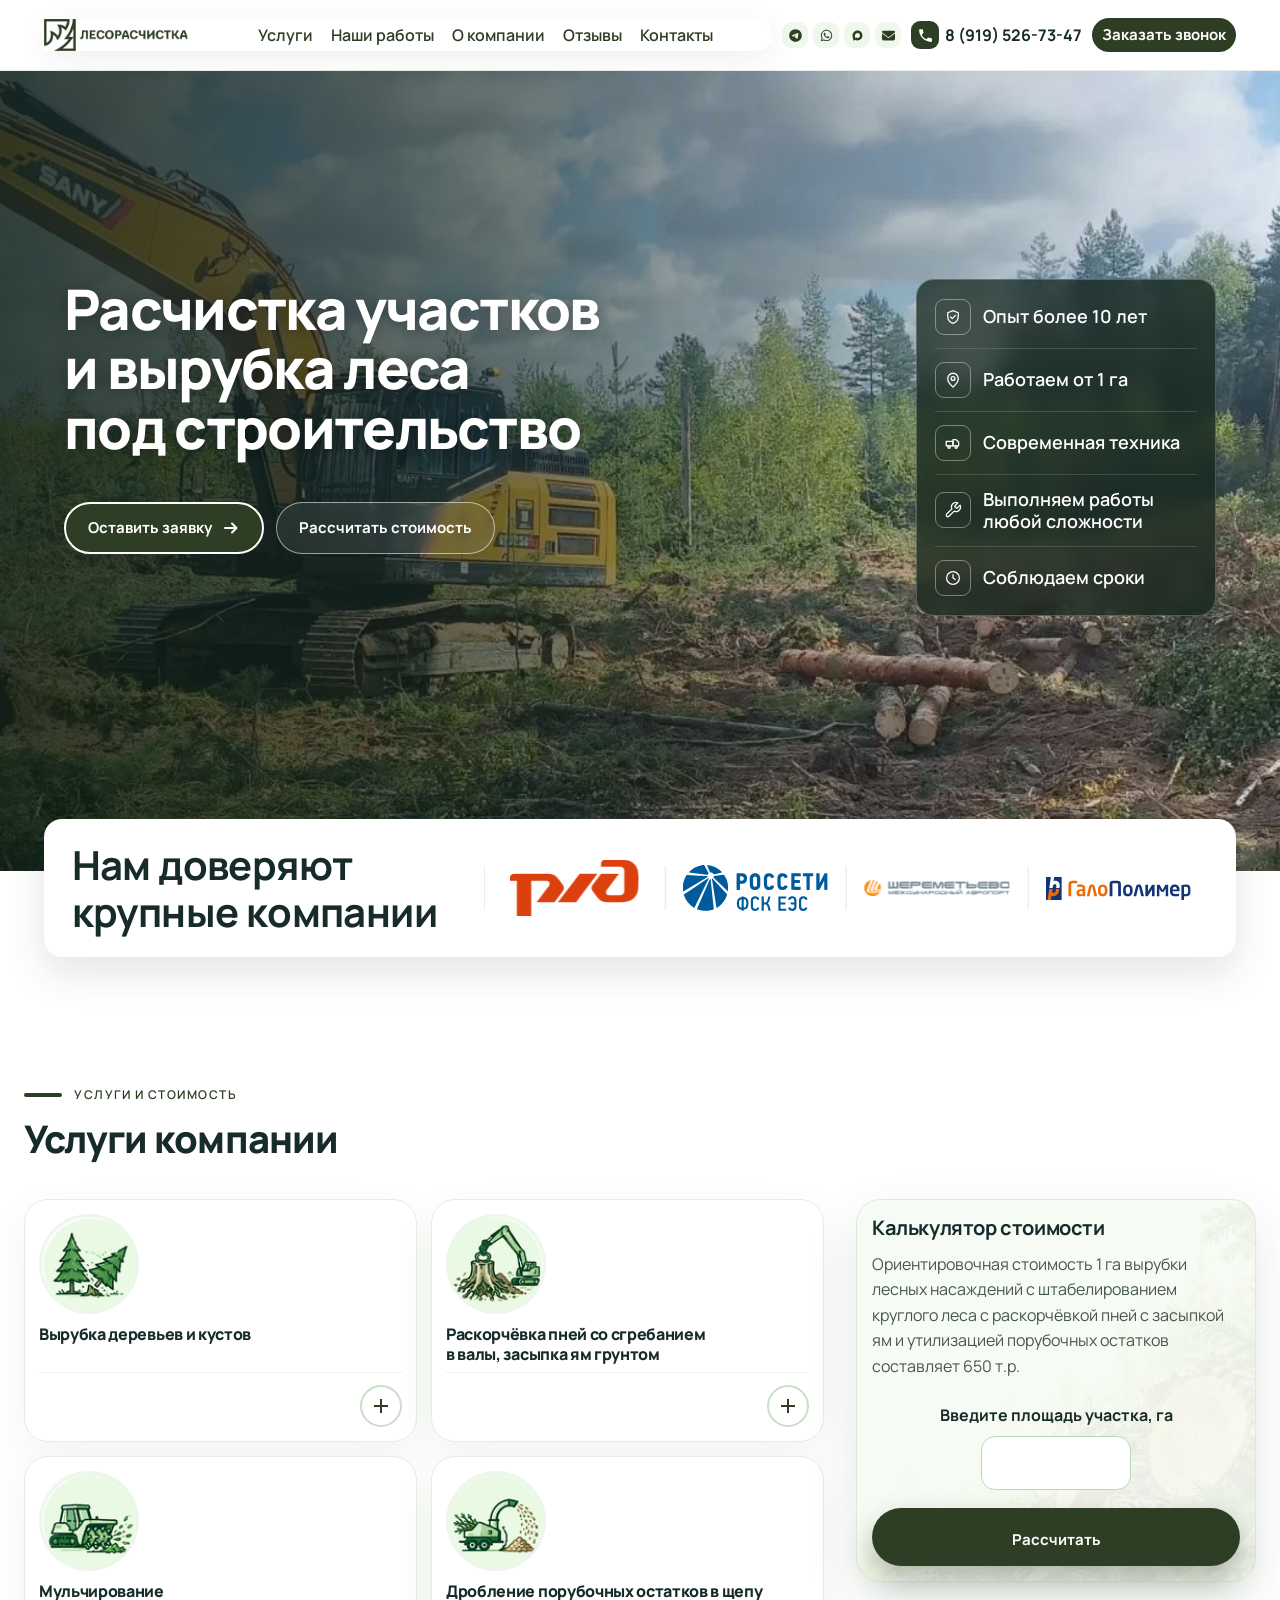
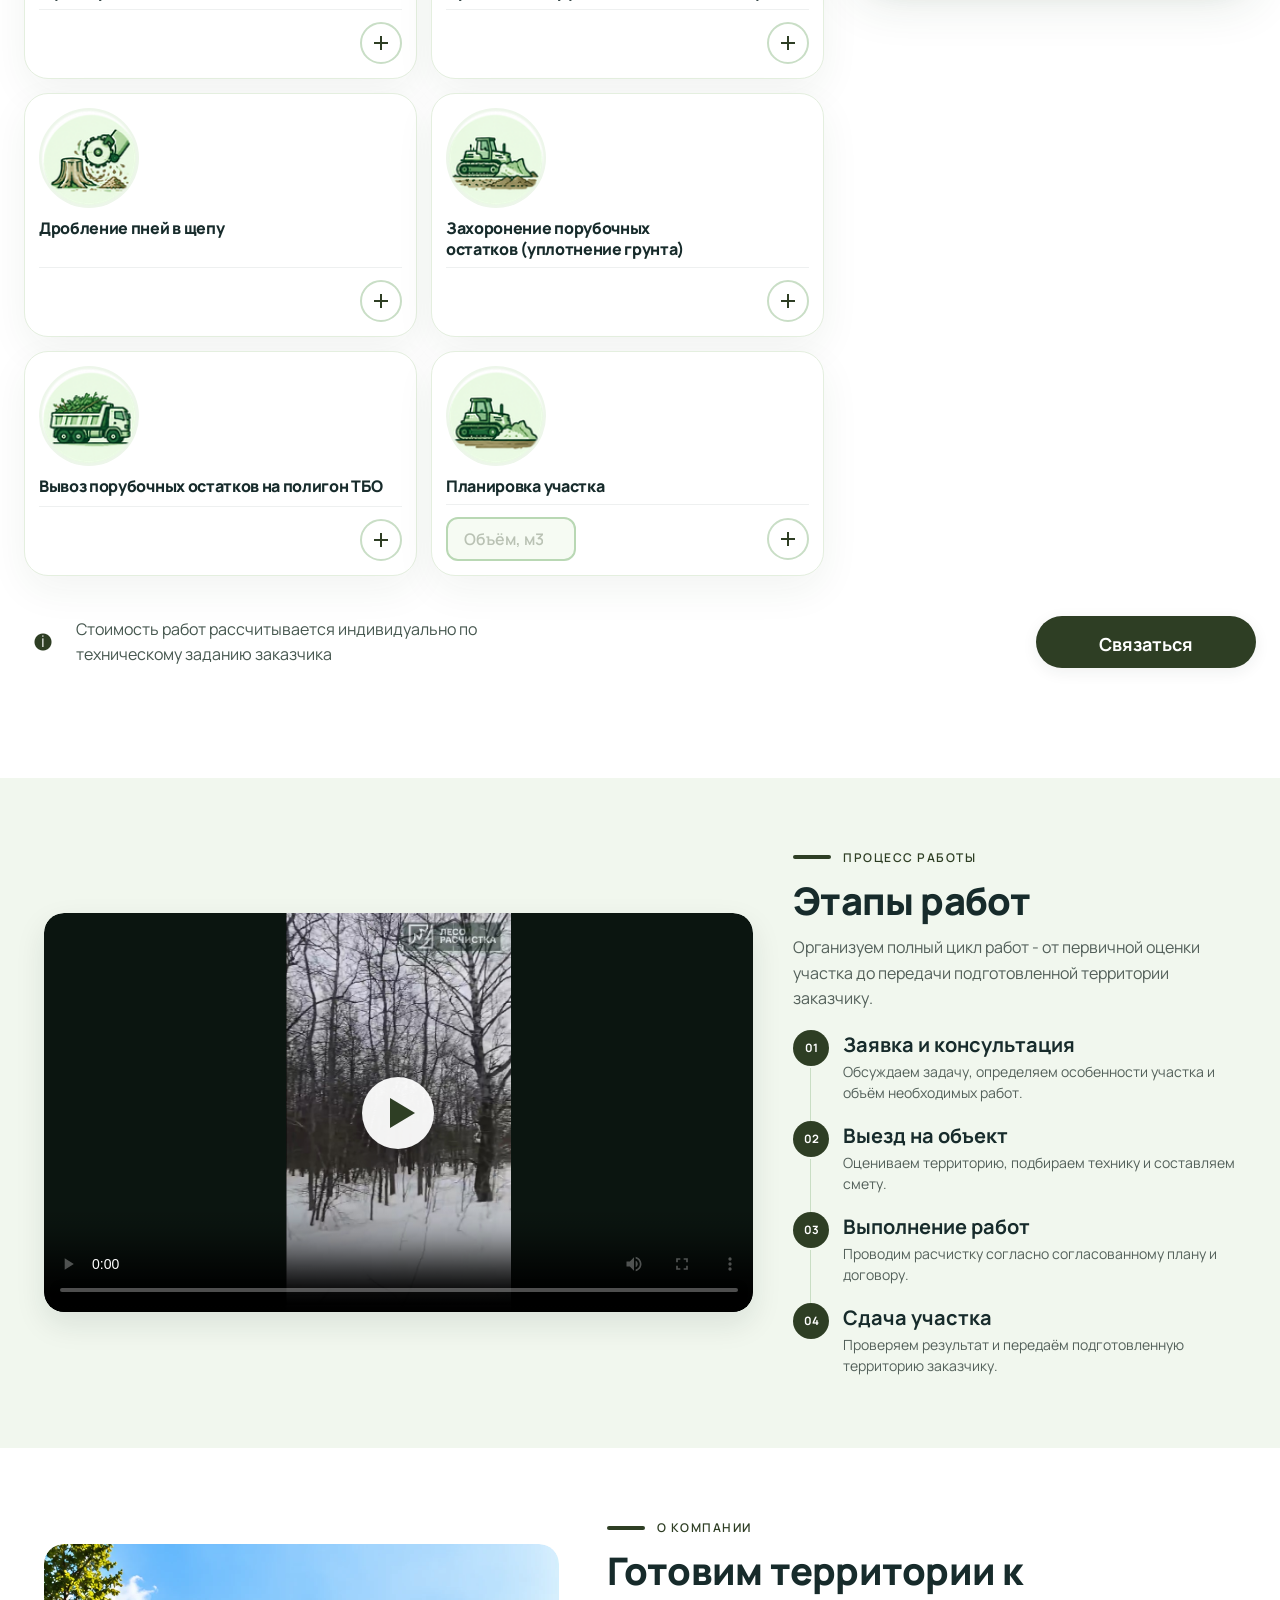
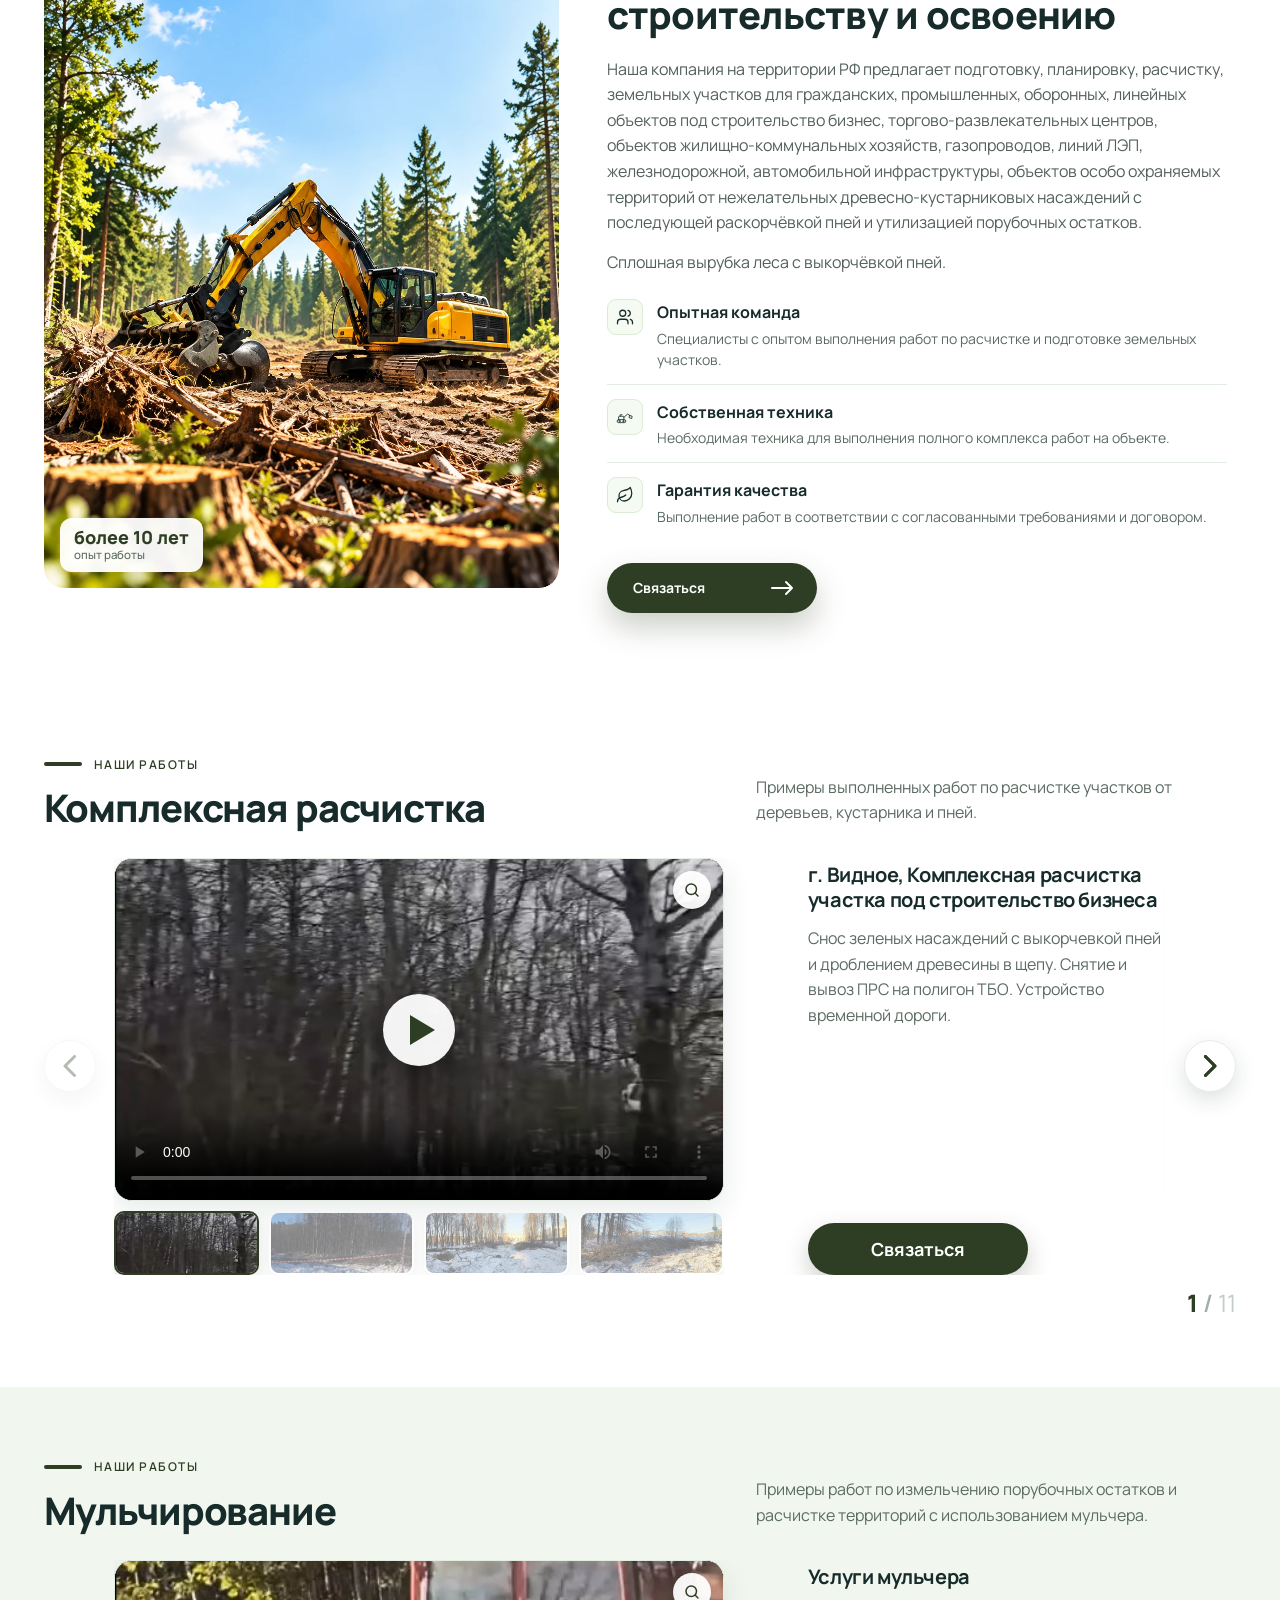
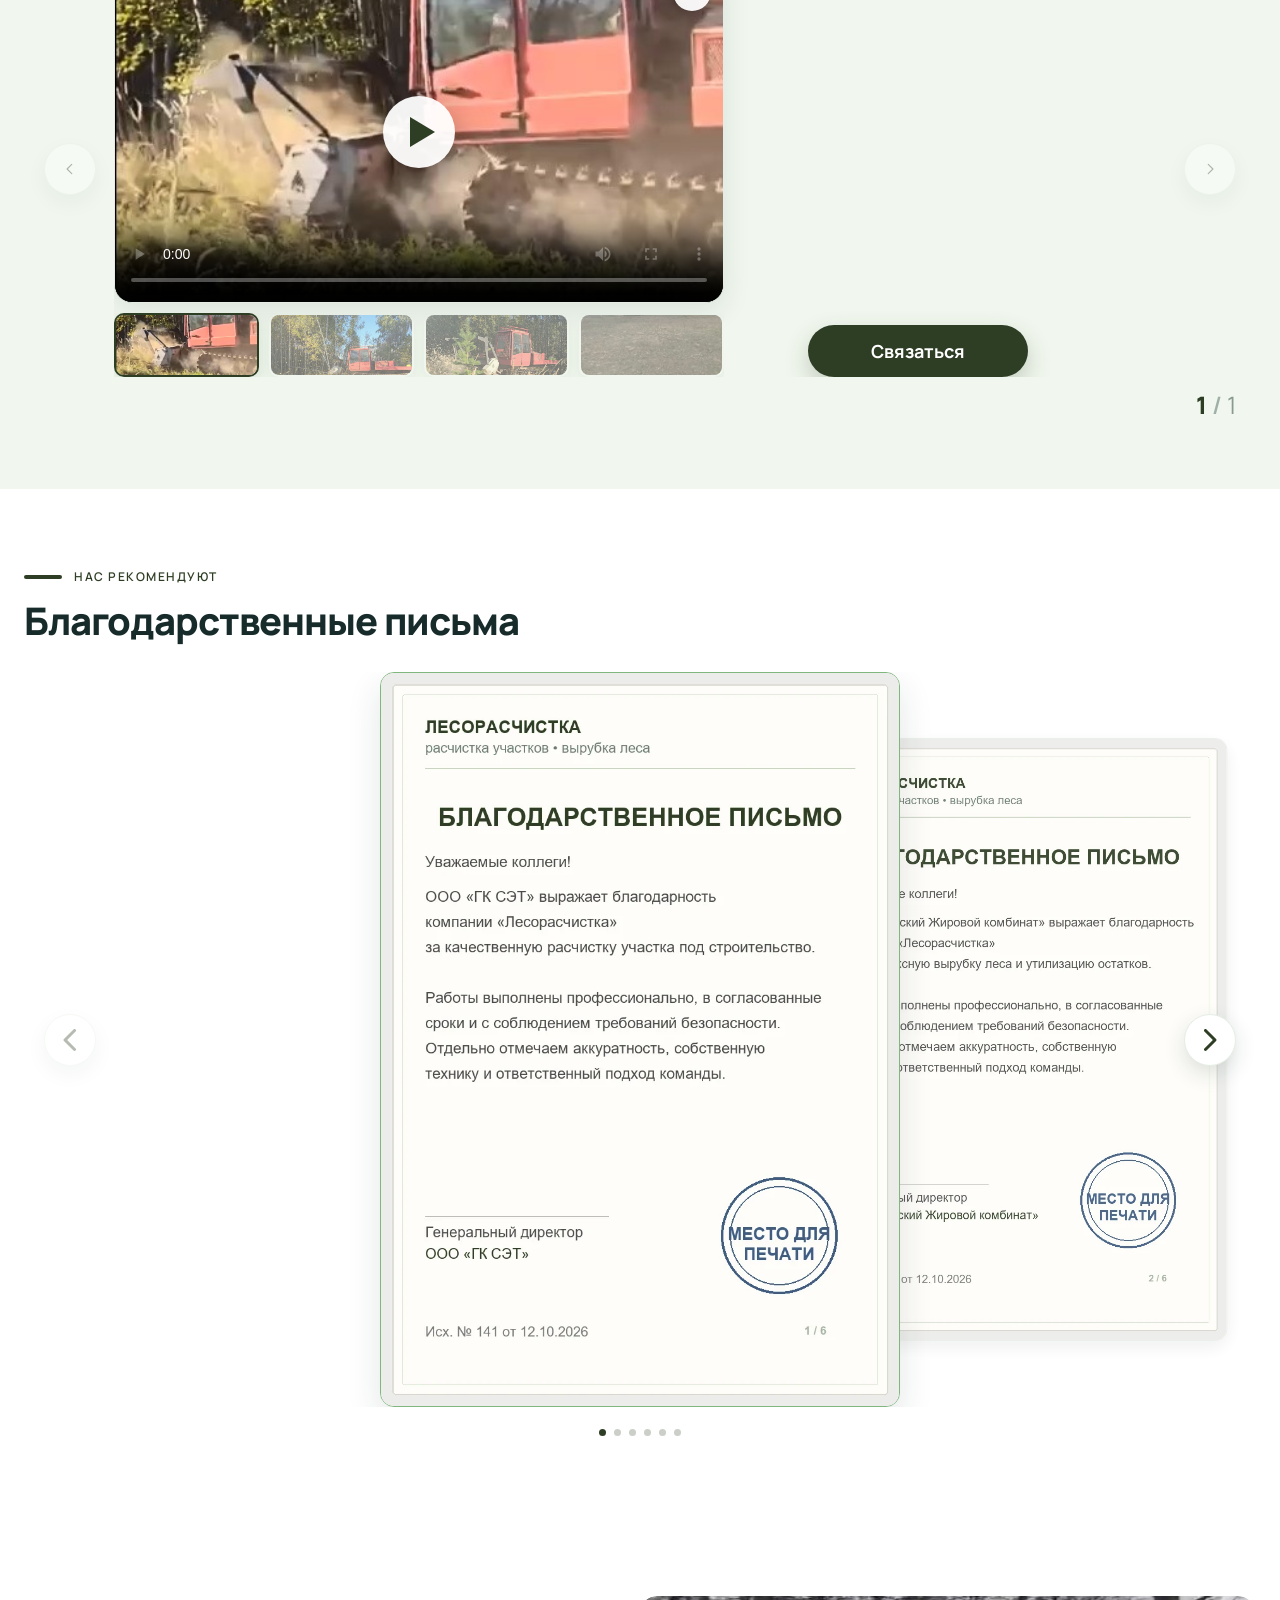
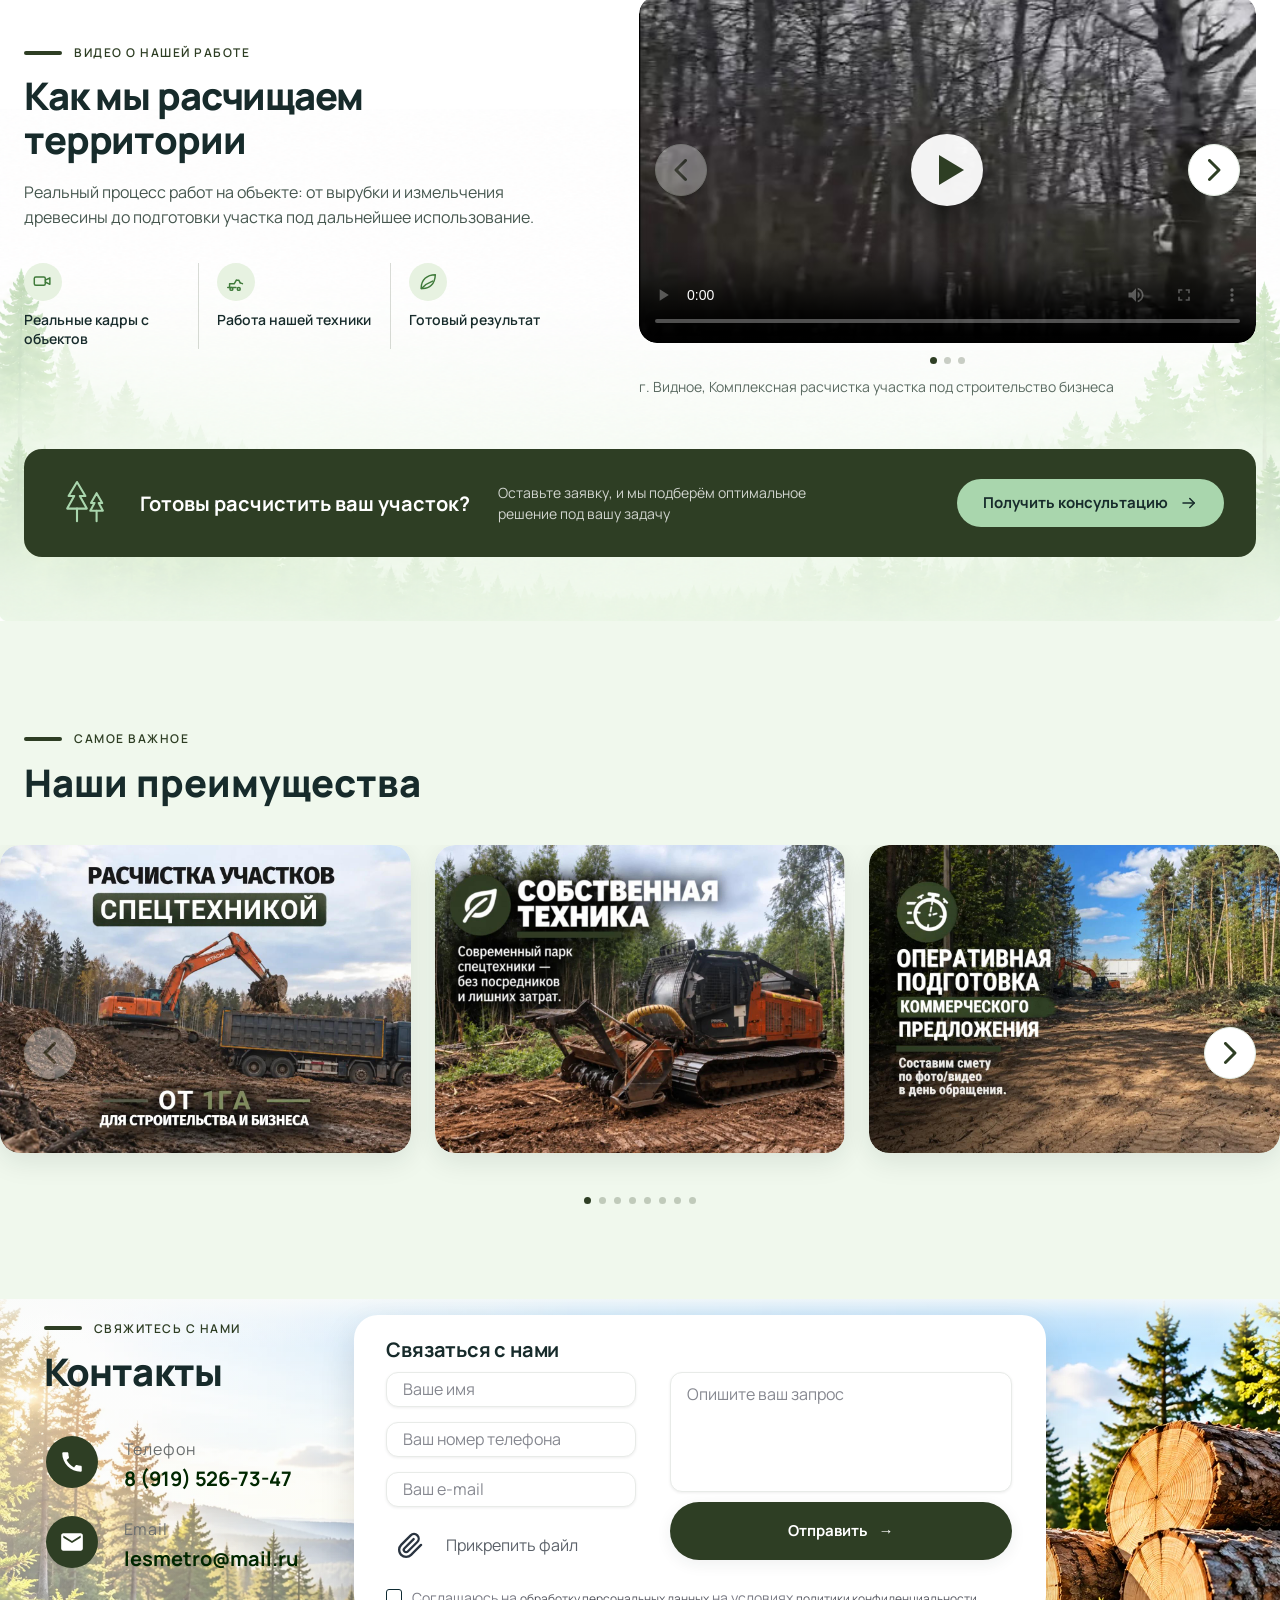
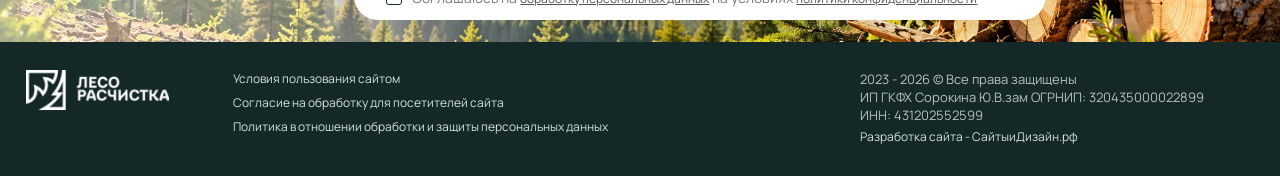
==== index.html @ a46e99a1 "Новая версия демо-сайта" ====
﻿<!doctype html>
<html lang="ru-RU">

<head>
	<meta charset="UTF-8">
	<meta http-equiv="X-UA-Compatible" content="IE=edge">
	<meta name="viewport" content="width=device-width, initial-scale=1">
	<link rel="profile" href="https://gmpg.org/xfn/11">

	<title>Лесорасчистка &#8212; Сплошная вырубка леса с выкорчёвкой пней и расчистка земельных участков под строительство
	</title>
	<meta name='robots' content='max-image-preview:large' />
	<style id="wp-img-auto-sizes-contain-inline-css">
		img:is([sizes=auto i], [sizes^="auto," i]) {
			contain-intrinsic-size: 3000px 1500px
		}

		/*# sourceURL=wp-img-auto-sizes-contain-inline-css */
	</style>
	<style id="wp-emoji-styles-inline-css">
		img.wp-smiley,
		img.emoji {
			display: inline !important;
			border: none !important;
			box-shadow: none !important;
			height: 1em !important;
			width: 1em !important;
			margin: 0 0.07em !important;
			vertical-align: -0.1em !important;
			background: none !important;
			padding: 0 !important;
		}

		/*# sourceURL=wp-emoji-styles-inline-css */
	</style>
	<style id="wp-block-library-inline-css">
		:root {
			--wp-block-synced-color: #7a00df;
			--wp-block-synced-color--rgb: 122, 0, 223;
			--wp-bound-block-color: var(--wp-block-synced-color);
			--wp-editor-canvas-background: #ddd;
			--wp-admin-theme-color: #007cba;
			--wp-admin-theme-color--rgb: 0, 124, 186;
			--wp-admin-theme-color-darker-10: #006ba1;
			--wp-admin-theme-color-darker-10--rgb: 0, 107, 160.5;
			--wp-admin-theme-color-darker-20: #005a87;
			--wp-admin-theme-color-darker-20--rgb: 0, 90, 135;
			--wp-admin-border-width-focus: 2px
		}

		@media (min-resolution:192dpi) {
			:root {
				--wp-admin-border-width-focus: 1.5px
			}
		}

		.wp-element-button {
			cursor: pointer
		}

		:root .has-very-light-gray-background-color {
			background-color: #eee
		}

		:root .has-very-dark-gray-background-color {
			background-color: #313131
		}

		:root .has-very-light-gray-color {
			color: #eee
		}

		:root .has-very-dark-gray-color {
			color: #313131
		}

		:root .has-vivid-green-cyan-to-vivid-cyan-blue-gradient-background {
			background: linear-gradient(135deg, #00d084, #0693e3)
		}

		:root .has-purple-crush-gradient-background {
			background: linear-gradient(135deg, #34e2e4, #4721fb 50%, #ab1dfe)
		}

		:root .has-hazy-dawn-gradient-background {
			background: linear-gradient(135deg, #faaca8, #dad0ec)
		}

		:root .has-subdued-olive-gradient-background {
			background: linear-gradient(135deg, #fafae1, #67a671)
		}

		:root .has-atomic-cream-gradient-background {
			background: linear-gradient(135deg, #fdd79a, #004a59)
		}

		:root .has-nightshade-gradient-background {
			background: linear-gradient(135deg, #330968, #31cdcf)
		}

		:root .has-midnight-gradient-background {
			background: linear-gradient(135deg, #020381, #2874fc)
		}

		:root {
			--wp--preset--font-size--normal: 16px;
			--wp--preset--font-size--huge: 42px
		}

		.has-regular-font-size {
			font-size: 1em
		}

		.has-larger-font-size {
			font-size: 2.625em
		}

		.has-normal-font-size {
			font-size: var(--wp--preset--font-size--normal)
		}

		.has-huge-font-size {
			font-size: var(--wp--preset--font-size--huge)
		}

		:root .has-text-align-center {
			text-align: center
		}

		:root .has-text-align-left {
			text-align: left
		}

		:root .has-text-align-right {
			text-align: right
		}

		.has-fit-text {
			white-space: nowrap !important
		}

		#end-resizable-editor-section {
			display: none
		}

		.aligncenter {
			clear: both
		}

		.items-justified-left {
			justify-content: flex-start
		}

		.items-justified-center {
			justify-content: center
		}

		.items-justified-right {
			justify-content: flex-end
		}

		.items-justified-space-between {
			justify-content: space-between
		}

		.screen-reader-text {
			word-wrap: normal !important;
			border: 0;
			clip-path: inset(50%);
			height: 1px;
			margin: -1px;
			overflow: hidden;
			padding: 0;
			position: absolute;
			width: 1px;
			word-break: normal !important
		}

		.screen-reader-text:focus {
			background-color: #ddd;
			clip-path: none;
			color: #444;
			display: block;
			font-size: 1em;
			height: auto;
			left: 5px;
			line-height: normal;
			padding: 15px 23px 14px;
			text-decoration: none;
			top: 5px;
			width: auto;
			z-index: 100000
		}

		html :where(.has-border-color) {
			border-style: solid
		}

		html :where([style^=border-color], [style*=";border-color"], [style*="; border-color"]) {
			border-style: solid
		}

		html :where([style^=border-top-color], [style*=";border-top-color"], [style*="; border-top-color"]) {
			border-top-style: solid
		}

		html :where([style^=border-right-color], [style*=";border-right-color"], [style*="; border-right-color"]) {
			border-right-style: solid
		}

		html :where([style^=border-bottom-color], [style*=";border-bottom-color"], [style*="; border-bottom-color"]) {
			border-bottom-style: solid
		}

		html :where([style^=border-left-color], [style*=";border-left-color"], [style*="; border-left-color"]) {
			border-left-style: solid
		}

		html :where([style^=border-width], [style*=";border-width"], [style*="; border-width"]) {
			border-style: solid
		}

		html :where([style^=border-top-width], [style*=";border-top-width"], [style*="; border-top-width"]) {
			border-top-style: solid
		}

		html :where([style^=border-right-width], [style*=";border-right-width"], [style*="; border-right-width"]) {
			border-right-style: solid
		}

		html :where([style^=border-bottom-width], [style*=";border-bottom-width"], [style*="; border-bottom-width"]) {
			border-bottom-style: solid
		}

		html :where([style^=border-left-width], [style*=";border-left-width"], [style*="; border-left-width"]) {
			border-left-style: solid
		}

		html :where(img[class*=wp-image-]) {
			height: auto;
			max-width: 100%
		}

		:where(figure) {
			margin: 0 0 1em
		}

		html :where(.is-position-sticky) {
			--wp-admin--admin-bar--position-offset: var(--wp-admin--admin-bar--height, 0px)
		}

		@media screen and (max-width:600px) {
			html :where(.is-position-sticky) {
				--wp-admin--admin-bar--position-offset: 0px
			}
		}

		/*# sourceURL=/wp-includes/css/dist/block-library/common.min.css */
	</style>
	<style id="classic-theme-styles-inline-css">
		/*! This file is auto-generated */
		.wp-block-button__link {
			color: #fff;
			background-color: #32373c;
			border-radius: 9999px;
			box-shadow: none;
			text-decoration: none;
			padding: calc(.667em + 2px) calc(1.333em + 2px);
			font-size: 1.125em
		}

		.wp-block-file__button {
			background: #32373c;
			color: #fff;
			text-decoration: none
		}

		/*# sourceURL=/wp-includes/css/classic-themes.min.css */
	</style>

	<style id="global-styles-inline-css">
		:root {
			--wp--preset--aspect-ratio--square: 1;
			--wp--preset--aspect-ratio--4-3: 4/3;
			--wp--preset--aspect-ratio--3-4: 3/4;
			--wp--preset--aspect-ratio--3-2: 3/2;
			--wp--preset--aspect-ratio--2-3: 2/3;
			--wp--preset--aspect-ratio--16-9: 16/9;
			--wp--preset--aspect-ratio--9-16: 9/16;
			--wp--preset--color--black: #000000;
			--wp--preset--color--cyan-bluish-gray: #abb8c3;
			--wp--preset--color--white: #ffffff;
			--wp--preset--color--pale-pink: #f78da7;
			--wp--preset--color--vivid-red: #cf2e2e;
			--wp--preset--color--luminous-vivid-orange: #ff6900;
			--wp--preset--color--luminous-vivid-amber: #fcb900;
			--wp--preset--color--light-green-cyan: #7bdcb5;
			--wp--preset--color--vivid-green-cyan: #00d084;
			--wp--preset--color--pale-cyan-blue: #8ed1fc;
			--wp--preset--color--vivid-cyan-blue: #0693e3;
			--wp--preset--color--vivid-purple: #9b51e0;
			--wp--preset--gradient--vivid-cyan-blue-to-vivid-purple: linear-gradient(135deg, rgb(6, 147, 227) 0%, rgb(155, 81, 224) 100%);
			--wp--preset--gradient--light-green-cyan-to-vivid-green-cyan: linear-gradient(135deg, rgb(122, 220, 180) 0%, rgb(0, 208, 130) 100%);
			--wp--preset--gradient--luminous-vivid-amber-to-luminous-vivid-orange: linear-gradient(135deg, rgb(252, 185, 0) 0%, rgb(255, 105, 0) 100%);
			--wp--preset--gradient--luminous-vivid-orange-to-vivid-red: linear-gradient(135deg, rgb(255, 105, 0) 0%, rgb(207, 46, 46) 100%);
			--wp--preset--gradient--very-light-gray-to-cyan-bluish-gray: linear-gradient(135deg, rgb(238, 238, 238) 0%, rgb(169, 184, 195) 100%);
			--wp--preset--gradient--cool-to-warm-spectrum: linear-gradient(135deg, rgb(74, 234, 220) 0%, rgb(151, 120, 209) 20%, rgb(207, 42, 186) 40%, rgb(238, 44, 130) 60%, rgb(251, 105, 98) 80%, rgb(254, 248, 76) 100%);
			--wp--preset--gradient--blush-light-purple: linear-gradient(135deg, rgb(255, 206, 236) 0%, rgb(152, 150, 240) 100%);
			--wp--preset--gradient--blush-bordeaux: linear-gradient(135deg, rgb(254, 205, 165) 0%, rgb(254, 45, 45) 50%, rgb(107, 0, 62) 100%);
			--wp--preset--gradient--luminous-dusk: linear-gradient(135deg, rgb(255, 203, 112) 0%, rgb(199, 81, 192) 50%, rgb(65, 88, 208) 100%);
			--wp--preset--gradient--pale-ocean: linear-gradient(135deg, rgb(255, 245, 203) 0%, rgb(182, 227, 212) 50%, rgb(51, 167, 181) 100%);
			--wp--preset--gradient--electric-grass: linear-gradient(135deg, rgb(202, 248, 128) 0%, rgb(113, 206, 126) 100%);
			--wp--preset--gradient--midnight: linear-gradient(135deg, rgb(2, 3, 129) 0%, rgb(40, 116, 252) 100%);
			--wp--preset--font-size--small: 13px;
			--wp--preset--font-size--medium: 20px;
			--wp--preset--font-size--large: 36px;
			--wp--preset--font-size--x-large: 42px;
			--wp--preset--spacing--20: 0.44rem;
			--wp--preset--spacing--30: 0.67rem;
			--wp--preset--spacing--40: 1rem;
			--wp--preset--spacing--50: 1.5rem;
			--wp--preset--spacing--60: 2.25rem;
			--wp--preset--spacing--70: 3.38rem;
			--wp--preset--spacing--80: 5.06rem;
			--wp--preset--shadow--natural: 6px 6px 9px rgba(0, 0, 0, 0.2);
			--wp--preset--shadow--deep: 12px 12px 50px rgba(0, 0, 0, 0.4);
			--wp--preset--shadow--sharp: 6px 6px 0px rgba(0, 0, 0, 0.2);
			--wp--preset--shadow--outlined: 6px 6px 0px -3px rgb(255, 255, 255), 6px 6px rgb(0, 0, 0);
			--wp--preset--shadow--crisp: 6px 6px 0px rgb(0, 0, 0);
		}

		.wp-block-button {
			--wp--preset--dimension--25: 25%;
			--wp--preset--dimension--50: 50%;
			--wp--preset--dimension--75: 75%;
			--wp--preset--dimension--100: 100%;
		}

		:where(body) {
			margin: 0;
		}

		:where(.is-layout-flex) {
			gap: 0.5em;
		}

		:where(.is-layout-grid) {
			gap: 0.5em;
		}

		body .is-layout-flex {
			display: flex;
		}

		.is-layout-flex {
			flex-wrap: wrap;
			align-items: center;
		}

		.is-layout-flex> :is(*, div) {
			margin: 0;
		}

		body .is-layout-grid {
			display: grid;
		}

		.is-layout-grid> :is(*, div) {
			margin: 0;
		}

		body {
			padding-top: 0px;
			padding-right: 0px;
			padding-bottom: 0px;
			padding-left: 0px;
		}

		:root :where(.wp-element-button, .wp-block-button__link) {
			background-color: #32373c;
			border-width: 0;
			color: #fff;
			font-family: inherit;
			font-size: inherit;
			font-style: inherit;
			font-weight: inherit;
			letter-spacing: inherit;
			line-height: inherit;
			padding-top: calc(0.667em + 2px);
			padding-right: calc(1.333em + 2px);
			padding-bottom: calc(0.667em + 2px);
			padding-left: calc(1.333em + 2px);
			text-decoration: none;
			text-transform: inherit;
		}

		.has-black-color {
			color: var(--wp--preset--color--black) !important;
		}

		.has-cyan-bluish-gray-color {
			color: var(--wp--preset--color--cyan-bluish-gray) !important;
		}

		.has-white-color {
			color: var(--wp--preset--color--white) !important;
		}

		.has-pale-pink-color {
			color: var(--wp--preset--color--pale-pink) !important;
		}

		.has-vivid-red-color {
			color: var(--wp--preset--color--vivid-red) !important;
		}

		.has-luminous-vivid-orange-color {
			color: var(--wp--preset--color--luminous-vivid-orange) !important;
		}

		.has-luminous-vivid-amber-color {
			color: var(--wp--preset--color--luminous-vivid-amber) !important;
		}

		.has-light-green-cyan-color {
			color: var(--wp--preset--color--light-green-cyan) !important;
		}

		.has-vivid-green-cyan-color {
			color: var(--wp--preset--color--vivid-green-cyan) !important;
		}

		.has-pale-cyan-blue-color {
			color: var(--wp--preset--color--pale-cyan-blue) !important;
		}

		.has-vivid-cyan-blue-color {
			color: var(--wp--preset--color--vivid-cyan-blue) !important;
		}

		.has-vivid-purple-color {
			color: var(--wp--preset--color--vivid-purple) !important;
		}

		.has-black-background-color {
			background-color: var(--wp--preset--color--black) !important;
		}

		.has-cyan-bluish-gray-background-color {
			background-color: var(--wp--preset--color--cyan-bluish-gray) !important;
		}

		.has-white-background-color {
			background-color: var(--wp--preset--color--white) !important;
		}

		.has-pale-pink-background-color {
			background-color: var(--wp--preset--color--pale-pink) !important;
		}

		.has-vivid-red-background-color {
			background-color: var(--wp--preset--color--vivid-red) !important;
		}

		.has-luminous-vivid-orange-background-color {
			background-color: var(--wp--preset--color--luminous-vivid-orange) !important;
		}

		.has-luminous-vivid-amber-background-color {
			background-color: var(--wp--preset--color--luminous-vivid-amber) !important;
		}

		.has-light-green-cyan-background-color {
			background-color: var(--wp--preset--color--light-green-cyan) !important;
		}

		.has-vivid-green-cyan-background-color {
			background-color: var(--wp--preset--color--vivid-green-cyan) !important;
		}

		.has-pale-cyan-blue-background-color {
			background-color: var(--wp--preset--color--pale-cyan-blue) !important;
		}

		.has-vivid-cyan-blue-background-color {
			background-color: var(--wp--preset--color--vivid-cyan-blue) !important;
		}

		.has-vivid-purple-background-color {
			background-color: var(--wp--preset--color--vivid-purple) !important;
		}

		.has-black-border-color {
			border-color: var(--wp--preset--color--black) !important;
		}

		.has-cyan-bluish-gray-border-color {
			border-color: var(--wp--preset--color--cyan-bluish-gray) !important;
		}

		.has-white-border-color {
			border-color: var(--wp--preset--color--white) !important;
		}

		.has-pale-pink-border-color {
			border-color: var(--wp--preset--color--pale-pink) !important;
		}

		.has-vivid-red-border-color {
			border-color: var(--wp--preset--color--vivid-red) !important;
		}

		.has-luminous-vivid-orange-border-color {
			border-color: var(--wp--preset--color--luminous-vivid-orange) !important;
		}

		.has-luminous-vivid-amber-border-color {
			border-color: var(--wp--preset--color--luminous-vivid-amber) !important;
		}

		.has-light-green-cyan-border-color {
			border-color: var(--wp--preset--color--light-green-cyan) !important;
		}

		.has-vivid-green-cyan-border-color {
			border-color: var(--wp--preset--color--vivid-green-cyan) !important;
		}

		.has-pale-cyan-blue-border-color {
			border-color: var(--wp--preset--color--pale-cyan-blue) !important;
		}

		.has-vivid-cyan-blue-border-color {
			border-color: var(--wp--preset--color--vivid-cyan-blue) !important;
		}

		.has-vivid-purple-border-color {
			border-color: var(--wp--preset--color--vivid-purple) !important;
		}

		.has-vivid-cyan-blue-to-vivid-purple-gradient-background {
			background: var(--wp--preset--gradient--vivid-cyan-blue-to-vivid-purple) !important;
		}

		.has-light-green-cyan-to-vivid-green-cyan-gradient-background {
			background: var(--wp--preset--gradient--light-green-cyan-to-vivid-green-cyan) !important;
		}

		.has-luminous-vivid-amber-to-luminous-vivid-orange-gradient-background {
			background: var(--wp--preset--gradient--luminous-vivid-amber-to-luminous-vivid-orange) !important;
		}

		.has-luminous-vivid-orange-to-vivid-red-gradient-background {
			background: var(--wp--preset--gradient--luminous-vivid-orange-to-vivid-red) !important;
		}

		.has-very-light-gray-to-cyan-bluish-gray-gradient-background {
			background: var(--wp--preset--gradient--very-light-gray-to-cyan-bluish-gray) !important;
		}

		.has-cool-to-warm-spectrum-gradient-background {
			background: var(--wp--preset--gradient--cool-to-warm-spectrum) !important;
		}

		.has-blush-light-purple-gradient-background {
			background: var(--wp--preset--gradient--blush-light-purple) !important;
		}

		.has-blush-bordeaux-gradient-background {
			background: var(--wp--preset--gradient--blush-bordeaux) !important;
		}

		.has-luminous-dusk-gradient-background {
			background: var(--wp--preset--gradient--luminous-dusk) !important;
		}

		.has-pale-ocean-gradient-background {
			background: var(--wp--preset--gradient--pale-ocean) !important;
		}

		.has-electric-grass-gradient-background {
			background: var(--wp--preset--gradient--electric-grass) !important;
		}

		.has-midnight-gradient-background {
			background: var(--wp--preset--gradient--midnight) !important;
		}

		.has-small-font-size {
			font-size: var(--wp--preset--font-size--small) !important;
		}

		.has-medium-font-size {
			font-size: var(--wp--preset--font-size--medium) !important;
		}

		.has-large-font-size {
			font-size: var(--wp--preset--font-size--large) !important;
		}

		.has-x-large-font-size {
			font-size: var(--wp--preset--font-size--x-large) !important;
		}

		/*# sourceURL=global-styles-inline-css */
	</style>

	<link rel='stylesheet' id='contact-form-7-css'
		href='wp-content/plugins/contact-form-7/includes/css/styles.css?ver=6.1.7' media='all' />
	<link rel='stylesheet' id='wpcf7-redirect-script-frontend-css'
		href='wp-content/plugins/wpcf7-redirect/build/assets/frontend-script.css?ver=2c532d7e2be36f6af233' media='all' />
	<link rel='stylesheet' id='frst-font-onest-css' href='wp-content/themes/frst/assets/fonts/onest/onest.css?ver=1.0.2'
		media='all' />
	<link rel='stylesheet' id='frst-bootstrap-grid-css'
		href='wp-content/themes/frst/assets/css/bootstrap-grid.min.css?ver=1.0.2' media='all' />
	<link rel='stylesheet' id='frst-glightbox-css' href='wp-content/themes/frst/assets/css/glightbox.min.css?ver=1.0.2'
		media='all' />
	<link rel='stylesheet' id='frst-swiper-css' href='wp-content/themes/frst/assets/css/swiper-bundle.min.css?ver=1.0.2'
		media='all' />
	<link rel='stylesheet' id='frst-main-css' href='wp-content/themes/frst/assets/css/style.css?ver=1.0.2' media='all' />
	<link rel='stylesheet' id='frst-modal-css' href='wp-content/themes/frst/assets/css/modal.css?ver=1745934341'
		media='all' />
	<link rel='stylesheet' id='frst-style-css' href='wp-content/themes/frst/style.css?ver=1.0.2' media='all' />
	<link rel='stylesheet' id='frst-manrope-css' href='wp-content/themes/frst/assets/fonts/manrope/manrope.css'
		media='all' />
	<link rel='stylesheet' id='frst-redesign-css' href='wp-content/themes/frst/assets/css/redesign.css' media='all' />
	<script id="jquery-core-js" src="wp-includes/js/jquery/jquery.min.js?ver=3.7.1"></script>
	<script id="jquery-migrate-js" src="wp-includes/js/jquery/jquery-migrate.min.js?ver=3.4.1"></script>
	<meta name="generator" content="WordPress 7.1.3" />
	<link rel="canonical" href="" />
	<link rel='shortlink' href='' />
	<link rel="icon" href="wp-content/uploads/2024/12/cropped-9072ecda8dfb254567430da4cadd8cb6-32x32.png" sizes="32x32" />
	<link rel="icon" href="wp-content/uploads/2024/12/cropped-9072ecda8dfb254567430da4cadd8cb6-192x192.png"
		sizes="192x192" />
	<link rel="apple-touch-icon" href="wp-content/uploads/2024/12/cropped-9072ecda8dfb254567430da4cadd8cb6-180x180.png" />
	<meta name="msapplication-TileImage"
		content="wp-content/uploads/2024/12/cropped-9072ecda8dfb254567430da4cadd8cb6-270x270.png" />

	<style id="rd-demo-overrides">
		/* ===== ДЕМО v2: полноэкранный hero, две белые капсулы шапки, градиенты, преимущества ===== */
		html {
			scroll-behavior: smooth;
		}

		.rd-hero {
			position: relative;
			z-index: 1;
			display: block;
			width: calc(100% - 32px);
			max-width: none;
			min-height: max(760px, calc(100vh - 32px));
			margin: 16px auto;
			border-radius: 32px;
			overflow: hidden;
			background-repeat: no-repeat;
			background-size: cover;
			background-position: 50% 50%;
			font-family: 'Manrope', sans-serif;
			box-shadow: var(--rd-shadow);
			isolation: isolate;
		}

		/* очень лёгкая БЕЛАЯ диагональная дымка из левого верхнего угла + еле заметный
   белый fade снизу для читаемости нижнего ряда; фото остаётся главным элементом */
		.rd-hero__overlay {
			position: absolute;
			inset: 0;
			z-index: 1;
			pointer-events: none;
			background:
				linear-gradient(0deg, rgba(255, 255, 255, 0.50) 0%, rgba(255, 255, 255, 0.14) 9%, rgba(255, 255, 255, 0) 20%),
				linear-gradient(145deg,
					rgba(255, 255, 255, 0.62) 14%,
					rgba(255, 255, 255, 0.30) 44%,
					rgba(255, 255, 255, 0.10) 50%,
					rgba(255, 255, 255, 0) 50%);
		}

		.swiper-clients {
			overflow: visible;
		}

		.b-clients {
			overflow: hidden;
		}

		.b-clients .container h2 {
			font: 800 clamp(34px, 3.4vw, 52px) / 1.1 'Manrope', sans-serif;
		}

		/* ---------- шапка: ТРИ белые floating-капсулы в одной строке ---------- */
		.rd-hero .rd-header {
			position: absolute;
			top: 20px;
			left: 50%;
			transform: translateX(-50%);
			z-index: 5;
			display: flex;
			align-items: stretch;
			gap: 12px;
			margin: 0;
			padding: 0;
			background: transparent;
			border-radius: 0;
			box-shadow: none;
		}

		.rd-header__main {
			position: relative;
			flex: 0 0 auto;
			display: flex;
			align-items: center;
			gap: 4px;
			width: auto;
			min-width: 0;
			min-height: 66px;
			padding: 10px 24px;
			background: #FFFFFF;
			border-radius: 24px;
			box-shadow: 0 8px 30px rgba(20, 50, 30, 0.08);
			box-sizing: border-box;
			margin-right: auto;
		}

		/* центральная капсула соцсетей — компактная */
		.rd-header__socs {
			flex: 0 0 auto;
			display: flex;
			align-items: center;
			gap: 6px;
			min-height: 66px;
			padding: 10px 14px;
			background: #FFFFFF;
			border-radius: 24px;
			box-shadow: 0 8px 30px rgba(20, 50, 30, 0.08);
			box-sizing: border-box;
		}

		.rd-header__soc {
			width: 40px;
			height: 40px;
			border-radius: 50%;
			background: linear-gradient(135deg, #2E3E24 0%, #2E3E24 100%);
			display: flex;
			align-items: center;
			justify-content: center;
			transition: transform 0.25s, box-shadow 0.25s;
		}

		.rd-header__soc svg {
			width: 18px;
			height: 18px;
			display: block;
		}

		.rd-header__soc:hover {
			transform: translateY(-2px);
			box-shadow: 0 6px 16px rgba(46, 62, 36, 0.35);
		}

		.rd-header__phone {
			flex: 0 0 auto;
			display: flex;
			align-items: center;
			gap: 12px;
			min-height: 66px;
			padding: 10px 24px 10px 12px;
			background: #FFFFFF;
			border-radius: 24px;
			box-shadow: 0 8px 30px rgba(20, 50, 30, 0.08);
			font-family: 'Manrope', sans-serif;
			font-weight: 700;
			font-size: 16.5px;
			color: #17231B;
			text-decoration: none;
			white-space: nowrap;
			transition: transform 0.3s, box-shadow 0.3s;
			box-sizing: border-box;
		}

		.rd-header__phone:hover {
			transform: translateY(-2px);
			box-shadow: 0 12px 34px rgba(20, 50, 30, 0.12);
		}

		.rd-header__phone-ic {
			width: 42px;
			height: 42px;
			border-radius: 50%;
			background: linear-gradient(135deg, #2E3E24 0%, #2E3E24 100%);
			display: flex;
			align-items: center;
			justify-content: center;
			box-shadow: 0 8px 18px rgba(46, 62, 36, 0.35);
			flex-shrink: 0;
		}

		.rd-header__phone-ic svg {
			width: 19px;
			height: 19px;
			fill: #FFFFFF;
		}

		.rd-hero .custom-logo-link {
			display: inline-flex;
			align-items: center;
			flex-shrink: 0;
		}

		.rd-hero .custom-logo {
			height: 42px;
			width: auto;
		}

		.rd-nav {
			display: contents;
		}

		.rd-header__main .b-header__ul {
			display: flex;
			align-items: center;
			gap: 4px;
			margin: 0 auto;
			padding: 0;
		}

		.rd-header__main .b-header__ul li {
			list-style: none;
			margin: 0;
		}

		.rd-header__main .b-header__ul a {
			display: block;
			font-family: 'Manrope', sans-serif;
			font-weight: 600;
			font-size: 15.5px;
			letter-spacing: 0;
			text-transform: none;
			color: #17231B;
			text-decoration: none;
			padding: 9px 14px;
			border-radius: 14px;
			transition: color 0.25s, background 0.25s;
		}

		.rd-header__main .b-header__ul a:hover {
			color: #2E3E24;
			background: #F0F8ED;
		}

		.rd-burger {
			display: none;
			flex-direction: column;
			justify-content: center;
			gap: 5px;
			width: 46px;
			height: 46px;
			padding: 11px;
			box-sizing: border-box;
			background: #F0F8ED;
			border: none;
			border-radius: 16px;
			cursor: pointer;
			flex-shrink: 0;
		}

		.rd-burger span {
			display: block;
			width: 100%;
			height: 2px;
			background: #172B2B;
			border-radius: 2px;
			transition: transform .25s ease, opacity .2s ease;
		}

		.rd-header--open .rd-burger span:nth-child(1) {
			transform: translateY(7px) rotate(45deg);
		}

		.rd-header--open .rd-burger span:nth-child(2) {
			opacity: 0;
		}

		.rd-header--open .rd-burger span:nth-child(3) {
			transform: translateY(-7px) rotate(-45deg);
		}

		/* ---------- hero-контент (центр левой части) ---------- */
		.rd-hero .b-main.rd-hero__content {
			position: absolute;
			left: 0;
			right: 0;
			top: 108px;
			bottom: 150px;
			z-index: 3;
			display: flex;
			flex-direction: row;
			justify-content: flex-start;
			align-items: center;
			height: auto;
			min-height: 0;
			background: none;
			border-radius: 0;
			overflow: visible;
		}

		.rd-hero .b-main.rd-hero__content::after {
			display: none;
		}

		.rd-hero__inner {
			width: 100%;
			max-width: 1060px;
			box-sizing: border-box;
		}

		.rd-hero .b-main__utp {
			display: flex;
			flex-direction: column;
			align-items: flex-start;
			width: auto;
			max-width: none;
			margin: 0;
			padding: 0;
			background: none;
			backdrop-filter: none;
			border-radius: 0;
		}

		.rd-hero .b-main__utp h1 {
			font-family: 'Manrope', sans-serif;
			font-weight: 800;
			font-size: clamp(52px, 4.3vw, 78px);
			line-height: 1.0;
			letter-spacing: -0.035em;
			max-width: 760px;
			color: white;
			margin: 0 0 34px;
		}

		.rd-hero__accent {
			display: block;
			color: #2E3E24;
		}

		/* опыт: белая подложка, круглая градиентная иконка + текст */
		.rd-hero__exp {
			display: flex;
			align-items: center;
			gap: 18px;
			width: fit-content;
			background: #FFFFFF;
			border-radius: 22px;
			padding: 14px 24px;
			box-shadow: 0 8px 30px rgba(20, 50, 30, 0.08);
			box-sizing: border-box;
		}

		.rd-hero__exp-ic {
			width: 60px;
			height: 60px;
			border-radius: 50%;
			background: linear-gradient(135deg, #2E3E24 0%, #2E3E24 100%);
			display: inline-flex;
			align-items: center;
			justify-content: center;
			box-shadow: 0 10px 30px rgba(46, 62, 36, 0.3);
			flex-shrink: 0;
		}

		.rd-hero__exp-ic svg {
			width: 28px;
			height: 28px;
		}

		.rd-hero__exp-txt {
			display: flex;
			flex-direction: column;
		}

		.rd-hero__exp-txt b {
			font-family: 'Manrope', sans-serif;
			font-weight: 800;
			font-size: 30px;
			line-height: 1.05;
			letter-spacing: -0.02em;
			color: #17231B;
		}

		.rd-hero__exp-txt i {
			font-style: normal;
			font-family: 'Manrope', sans-serif;
			font-weight: 500;
			font-size: 15px;
			color: rgba(23, 35, 27, 0.68);
			margin-top: 3px;
		}

		/* единственная CTA -> #contacts, строго ПОД блоком опыта */
		.rd-hero .b-main__cta {
			display: flex;
			align-items: center;
			gap: 14px;
			width: fit-content;
			height: 62px;
			margin-top: 18px;
			padding: 7px 34px;
			font-family: 'Manrope', sans-serif;
			font-weight: 700;
			font-size: 17px;
			color: #FFFFFF;
			text-decoration: none;
			background: linear-gradient(135deg, #2E3E24 0%, #2E3E24 100%);
			border: 2px solid #FFFFFF;
			border-radius: 999px;
			box-shadow: 0 14px 34px rgba(46, 62, 36, 0.32);
			box-sizing: border-box;
			transition: transform 0.3s, box-shadow 0.3s;
		}

		.rd-hero .b-main__cta:hover {
			color: #FFFFFF;
			transform: translateY(-2px);
			box-shadow: 0 18px 42px rgba(46, 62, 36, 0.42);
		}

		.rd-hero .b-main__cta-arr {
			display: inline-flex;
			align-items: center;
			justify-content: center;
			width: 44px;
			height: 44px;
			border-radius: 50%;
			background: rgba(255, 255, 255, 0.22);
			flex-shrink: 0;
			transition: transform 0.3s;
		}

		.rd-hero .b-main__cta-arr svg {
			display: block;
		}

		.rd-hero .b-main__cta:hover .b-main__cta-arr {
			transform: translateX(4px);
		}

		/* ---------- преимущества внизу hero: общая белая панель, иконка + текст ---------- */
		.rd-hero__advantages {
			position: absolute;
			bottom: 36px;
			z-index: 3;
			display: flex;
			align-items: center;
			background: #FFFFFF;
			border-radius: 24px;
			padding: 18px clamp(12px, 2vw, 28px);
			box-shadow: 0 8px 30px rgba(20, 50, 30, 0.08);
			box-sizing: border-box;
			width: calc(100% - 48px);
			left: calc(50% - 24px);
			transform: translateX(calc(-50% + 24px));
		}

		.rd-hero__adv {
			flex: 1 1 0;
			display: flex;
			align-items: center;
			gap: 12px;
			min-width: 0;
			padding: 0 16px;
		}

		.rd-hero__adv+.rd-hero__adv {
			border-left: 1px solid rgba(23, 35, 27, 0.12);
		}

		.rd-hero__adv-ic {
			width: 46px;
			height: 46px;
			border-radius: 50%;
			background: linear-gradient(135deg, #2E3E24 0%, #2E3E24 100%);
			display: flex;
			align-items: center;
			justify-content: center;
			box-shadow: 0 8px 22px rgba(46, 62, 36, 0.26);
			flex-shrink: 0;
		}

		.rd-hero__adv-ic svg {
			width: 22px;
			height: 22px;
		}

		.rd-hero__adv-t {
			font-family: 'Manrope', sans-serif;
			font-weight: 500;
			font-size: 16px;
			line-height: 1.3;
			letter-spacing: -0.01em;
			color: #17231B;
		}

		.wpcf7-acceptance {
			background: none !important;
			border: none !important;
		}

		.rd-hero__adv-t b {
			font-weight: 800;
			color: #17231B;
		}

		.b-price__services-box {
			width: 100%;
		}

		@media (max-width: 575px) {
			.custom-logo {
				display: flex;
			}
		}

		/* ---------- планшет ---------- */
		@media (max-width: 1199px) {
			.rd-hero {
				width: calc(100% - 28px);
				min-height: max(700px, calc(100vh - 28px));
				border-radius: 28px;
			}

			.rd-hero .b-main.rd-hero__content {
				bottom: 168px;
			}

			.rd-burger {
				display: flex;
			}

			/* ---------- бургер-режим шапки ---------- */
			.rd-header__main {
				min-height: 58px;
				padding: 8px 16px;
				gap: 12px;
				width: 100%;
				justify-content: space-between;
			}

			.rd-header__socs {
				min-height: 58px;
				padding: 8px 12px;
			}

			.rd-header__soc {
				width: 38px;
				height: 38px;
			}

			.rd-header__soc svg {
				width: 17px;
				height: 17px;
			}

			.rd-header__phone {
				min-height: 58px;
				padding: 8px 18px 8px 8px;
				font-size: 15.5px;
				gap: 10px;
				display: flex;
			}

			.rd-header__phone-ic {
				width: 40px;
				height: 40px;
			}

			.rd-nav {
				display: none;
				position: absolute;
				top: calc(100% + 8px);
				left: 0;
				right: 0;
				flex-direction: column;
				background: #FFFFFF;
				border-radius: 20px;
				padding: 8px 16px 14px;
				box-shadow: 0 18px 44px rgba(20, 50, 30, 0.12);
				z-index: 6;
			}

			.rd-header--open .rd-nav {
				display: flex;
			}

			.rd-nav .b-header__ul {
				display: flex;
				flex-direction: column;
				align-items: stretch;
				gap: 0;
				margin: 0;
			}

			.rd-nav .b-header__ul li {
				margin: 0;
			}

			.rd-nav .b-header__ul a {
				padding: 12px 6px;
				font-size: 16px;
				border-bottom: 1px solid #EEF4EC;
				border-radius: 0;
			}

			.rd-nav .b-header__ul li:last-child a {
				border-bottom: none;
			}
		}

		@media (max-width: 991px) {
			.rd-hero {
				width: calc(100% - 24px);
				margin-top: 14px;
				border-radius: 24px;
			}

			.rd-hero .rd-header {
				top: 14px;
				gap: 10px;
			}

			.rd-hero .custom-logo {
				height: 34px;
			}

			.rd-hero .b-main.rd-hero__content {
				top: 96px;
				bottom: auto;
				min-height: 420px;
			}

			.rd-hero__inner {
				padding: 0 clamp(24px, 5vw, 48px);
			}

			.rd-hero__advantages {
				bottom: 30px;
			}
		}

		@media (max-width: 767px) {
			.rd-hero {
				width: calc(100% - 20px);
				margin: 10px auto;
				min-height: 0;
				display: flex;
				flex-direction: column;
				background-position: 66% 50%;
				border-radius: 22px;
			}

			@media (max-width: 767px) {
				.b-price__layout {
					gap: 24px;
					display: flex;
					flex-direction: column;
				}
			}

			.rd-hero__overlay {
				background:
					linear-gradient(0deg, rgba(255, 255, 255, 0.55) 0%, rgba(255, 255, 255, 0.16) 10%, rgba(255, 255, 255, 0) 22%),
					linear-gradient(145deg,
						rgba(255, 255, 255, 0.68) 0%,
						rgba(255, 255, 255, 0.36) 20%,
						rgba(255, 255, 255, 0.12) 38%,
						rgba(255, 255, 255, 0) 55%);
			}

			.rd-hero .b-main.rd-hero__content {
				position: static;
				order: 2;
				top: auto;
				bottom: auto;
				min-height: 0;
				flex: 1 1 auto;
				align-items: center;
				padding: 104px 0 26px;
			}

			.rd-hero__inner {
				padding: 0 22px;
				max-width: 100%;
			}

			.rd-hero .b-main__utp h1 {
				font-size: clamp(34px, 8.5vw, 46px);
				margin-bottom: 24px;
				max-width: 100%;
			}

			.rd-hero__exp {
				gap: 14px;
				padding: 12px 18px;
			}

			.rd-hero__exp-ic {
				width: 52px;
				height: 52px;
			}

			.rd-hero__exp-ic svg {
				width: 24px;
				height: 24px;
			}

			.rd-hero__exp-txt b {
				font-size: 26px;
			}

			.rd-hero .b-main__cta {
				width: 100%;
				max-width: 360px;
				height: 56px;
				margin-top: 20px;
				padding: 6px 26px;
				font-size: 16px;
			}

			.rd-hero .b-main__cta-arr {
				width: 40px;
				height: 40px;
			}

			.rd-header__phone-num {
				display: none;
			}

			.rd-header__phone {
				padding: 8px;
				gap: 10px;
				display: flex;
			}

			.rd-hero__advantages {
				position: static;
				order: 3;
				left: auto;
				right: auto;
				bottom: auto;
				flex-direction: column;
				align-items: stretch;
				gap: 0;
				margin: 6px 20px 22px;
				padding: 8px 20px;
				border-radius: 18px;
				transform: unset;
				width: calc(100% - 40px);
			}

			.rd-hero__adv {
				flex: 0 0 auto;
				padding: 12px 0;
			}

			.rd-hero__adv+.rd-hero__adv {
				border-left: none;
				border-top: 1px solid rgba(23, 35, 27, 0.12);
			}

			.rd-hero__adv-t {
				font-size: 15.5px;
				text-shadow: none;
			}
		}

		@media (max-width: 479px) {
			.rd-header__wrap>.rd-header__socs {
				display: none;
			}
		}
	</style>
	<style id="rd-blocks-overrides">
		#price .container,
		.b-about .container,
		#works .container,
		#contacts .container {
			/* max-width: 1600px;
			padding-left: var(--rd-gx) !important;
			padding-right: var(--rd-gx) !important;
			box-sizing: border-box; */
			padding: 0 24px;
		}

		.b-services .container h2 {
			font: 800 clamp(34px, 3.4vw, 52px) / 1.1 'Manrope', sans-serif;
		}

		/* Заголовки блока «Видео» и «Наши преимущества» — как у остальных секций */
		.b-video h2,
		.b-gallery h2 {
			font: 800 clamp(34px, 3.4vw, 52px) / 1.1 'Manrope', sans-serif;
		}

		/* Скрываем встроенную стрелку Swiper, чтобы не дублировалась с SVG */
		.swiper-button-prev-video::after,
		.swiper-button-next-video::after,
		.swiper-button-prev-gallery::after,
		.swiper-button-next-gallery::after {
			content: none !important;
		}



		@media (max-width: 1199px) {



			.rd-nav__menu .rd-header__socs {








				justify-content: center;
			}


		}

		@media (max-width: 479px) {}














		#price.b-price .b-price__services li p {

			margin-bottom: 10px;

		}



		/* Поле «Объём, м3» — услуга с индивидуальным расчётом */
		#price.b-price .b-price__services li .sd-price__m3 {
			margin: 0;
			padding: 10px 16px;
			border-radius: 12px;
			border-color: #B9D8B4;
			background: #F6FBF3;
			font: 600 14px/1 'Manrope', sans-serif;
			color: #172B2B;
			max-width: 150px;
		}






















		@media (max-width: 1199px) {}

		@media (max-width: 767px) {
			#price.b-price .b-price__services {

				width: 100%;
				display: flex;
				flex-direction: column;
			}




		}












		@media (max-width: 1199px) {}

		@media (max-width: 767px) {}

		/* ---------- WORKS ---------- */
		#works.b-works h2 {

			font: 800 clamp(34px, 3.4vw, 52px) / 1.1 'Manrope', sans-serif;
		}



























		@media (max-width: 1199px) {}

		@media (max-width: 767px) {}

		/* ---------- CONTACTS ---------- */
		#contacts.b-footer__contacts-block {

			background-color: #FAFBFA;
			background:
				linear-gradient(180deg, rgba(250, 251, 250, .85) 0%, rgba(250, 251, 250, .35) 6%, rgba(250, 251, 250, 0) 14%),
				linear-gradient(90deg, rgba(250, 251, 250, .55) 0%, rgba(250, 251, 250, .35) 25%, rgba(250, 251, 250, 0) 45%),
				url("wp-content/themes/frst/assets/img/bg/footer.webp") 100% 15% / 115% auto no-repeat;


			background-size: cover !important;
		}













		#contacts .b-footer__contacts-right .b-footer__contacts {
			grid-column: 1 / -1;
			grid-row: 1;
		}






		#contacts .wpcf7-form-control-wrap[data-name="imya-name"] {
			grid-column: 1;
			grid-row: 2;
		}

		#contacts .wpcf7-form-control-wrap[data-name="tel-phone"] {
			grid-column: 1;
			grid-row: 3;
		}

		#contacts .wpcf7-form-control-wrap[data-name="email-466"] {
			grid-column: 1;
			grid-row: 4;
		}











		#contacts .b-footer__contacts-right .wpcf7-submit,
		#contacts .b-footer__contacts-right button {
			grid-column: 2;
			grid-row: 4 / span 2;



			justify-content: center !important;
			gap: 10px !important;












		}











		@media (max-width: 1199px) {}

		@media (max-width: 899px) {}




		.b-footer__bottom .b-footer__logo .custom-logo {


			height: 40px;


		}











		@media (max-width: 1100px) {}

		@media (max-width: 640px) {}

		/* =========================================================
   LES-NEW БЛОКИ — rd-blocks-overrides
   Правки секций услуг/о-компании/работ/контактов + hero-меню
   ========================================================= */

		/* ---------- GLOBAL ---------- */
		:root {
			--rd-gx: clamp(16px, 3.4vw, 48px);
		}

		h1,
		h2,
		h3,
		h4,
		h5,
		h6 {
			font-family: 'Manrope', sans-serif !important;
			text-wrap: balance;
		}

		#price .container,
		.b-about .container,
		#works .container,
		#contacts .container {
			/* max-width: 1600px;
			padding-left: var(--rd-gx) !important;
			padding-right: var(--rd-gx) !important;
			box-sizing: border-box; */
		}

		/* ---------- HERO / BURGER ---------- */
		.rd-header .rd-nav__menu {
			display: none;
		}

		.rd-header .rd-nav__menu {
			flex-direction: column;
			align-items: stretch;
		}

		@media (max-width: 1199px) {

			.rd-header__wrap>.rd-header__socs,
			.rd-header__wrap>.rd-header__phone {
				display: none !important;
			}

			.rd-header--open .rd-nav__menu {
				display: flex;
				flex-direction: column;
				align-items: stretch;
				margin-top: 6px;
			}

			.rd-nav__menu .rd-header__socs {
				min-height: 0;
				height: auto;
				padding: 14px 0;
				gap: 16px;
				border-top: 1px solid rgba(23, 43, 43, .12);
				border-bottom: 1px solid rgba(23, 43, 43, .12);
				background: #F7FAF5;
				border-radius: 14px;
			}

			.rd-nav__menu .rd-header__soc {
				border-radius: 999px;
			}

			.rd-nav__menu .rd-header__phone {
				display: inline-flex;
				margin-top: 16px;
			}
		}

		@media (max-width: 479px) {
			.rd-header--open .rd-nav__menu .rd-header__phone-num {
				display: inline;
			}
		}

		/* ---------- PRICE / SERVICES ---------- */
		#price.b-price .container h2 {
			display: flex;
			flex-wrap: wrap;
			align-items: center;
			gap: 24px;
			margin-bottom: 38px;
		}

		#price.b-price .container h2 p:first-child {
			margin: 0;
			font: 800 clamp(34px, 3.4vw, 52px)/1.1 'Manrope', sans-serif;
			color: #172B2B;
			letter-spacing: -0.025em;
		}

		#price.b-price .container h2 span {
			display: none;
		}

		#price.b-price .container h2 p:last-child {
			margin: 0;
			padding: 8px 18px;
			border-radius: 999px;
			background: #EAF7E8;
			color: #2E3E24;
			font: 600 14px/1 'Manrope', sans-serif;
			letter-spacing: .02em;
		}

		#price.b-price .b-price__services-left {
			display: none;
		}

		/* ---------- УСЛУГИ: компактная сетка (4 колонки → 2 → 1) ---------- */
		#price.b-price .b-price__services {
			grid-template-columns: repeat(2, minmax(0, 1fr));
			gap: clamp(12px, 1.1vw, 18px);
		}

		@media (min-width: 1340px) {
			#price.b-price .b-price__services {
				grid-template-columns: repeat(4, minmax(0, 1fr));
			}
		}

		#price.b-price .b-price__services li {

			min-height: 0;
			background: #FFFFFF;
			border: 1px solid #E4EFDF;
			border-radius: 24px;
			padding: 14px;
			box-shadow: 0 14px 40px rgba(31, 71, 40, .06);
			position: relative;
			transition: transform .25s ease, box-shadow .25s ease;
			display: flex;
			flex-direction: column;
		}

		#price.b-price .b-price__services li:hover {
			transform: translateY(-4px);
			box-shadow: 0 22px 54px rgba(31, 71, 40, .12);
		}

		#price.b-price .b-price__services li.rd-checked {
			outline: 2px solid #2E3E24;
			box-shadow: inset 0 0 0 1px #2E3E24;
		}

		#price.b-price .b-price__services li:has(.sd-price__checkbox:checked) {
			outline: 2px solid #2E3E24;
		}

		#price.b-price .b-price__services li .rd-svc__ic {
			display: inline-flex;
			width: 100px;
			height: 100px;
			border-radius: 50%;
			background: #EDF6EA;
			align-items: center;
			justify-content: center;
			margin-bottom: 10px;
			flex: 0 0 100px;
		}

		#price.b-price .b-price__services li .rd-svc__ic img {
			display: block;
			width: 100px;
			height: 100px;
			margin: 0;
			opacity: 1;
			flex: 0 0 100px;
		}

		#price.b-price .b-price__services li h3 {
			margin: 0 0 8px;
			font: 800 16px/1.3 'Manrope', sans-serif;
			color: #172B2B;
			letter-spacing: -0.02em;
		}

		#price.b-price .b-price__services li p {
			margin: 0;
			color: #46574F;
			font: 400 14px/1.6 'Manrope', sans-serif;
		}

		#price.b-price .b-price__services li .sd-checkbox__box {
			width: 100%;
			padding: 12px 0 0;
			margin: auto 0 0;
			box-shadow: 0 -1px 0 rgba(23, 43, 43, .07);
		}

		#price.b-price .b-price__services li .sd-checkbox__box .sd-custom-checkbox {
			margin-left: auto;
		}

		/* мобильные: иконка в строку с заголовком — карточка ниже */
		@media (max-width: 767px) {
			#price.b-price .b-price__services li {
				flex-direction: column;
				align-items: flex-start;
			}

			#price.b-price .b-price__services li .rd-svc__ic {}

			#price.b-price .b-price__services li h3 {
				flex: 1 1 auto;
			}

			#price.b-price .b-price__services li .sd-checkbox__box {
				margin: 12px 0 0;
			}
		}


		/* calc card */
		#price.b-price .b-price__layout {
			align-items: start;
		}

		#price.b-price .b-price__calc-card {
			background:
				linear-gradient(rgba(247, 251, 245, .94), rgba(247, 251, 245, .94)),
				url('wp-content/themes/frst/assets/img/bg/calculator.webp') center / cover;
			border: 1px solid #DCEBD6;
			border-radius: 24px;
			padding: 15px;
			box-shadow: 0 20px 50px rgba(31, 71, 40, .12);
			display: flex;
			flex-direction: column;
		}

		#price.b-price .b-price__calc-title {
			margin: 0 0 12px;
			font: 800 clamp(20px, 2vw, 28px)/1.25 'Manrope', sans-serif;
			color: #172B2B;
			letter-spacing: -0.02em;
		}

		#price.b-price .b-price__description {
			margin: 0 0 24px;
			color: #46574F;
			font: 400 14px/1.65 'Manrope', sans-serif;
		}

		#price.b-price .sd-price__ga-box {
			color: #172B2B;
			font: 700 15px/1.4 'Manrope', sans-serif;
			display: flex;
			flex-direction: column;
			gap: 10px;
			margin-bottom: 18px;
		}

		#price.b-price .sd-price__ga {
			height: 54px;
			border-radius: 14px;
			border: 1px solid #B9D8B4;
			background: #FFFFFF;
			padding: 0 18px;
			font: 600 16px/1 'Manrope', sans-serif;
			color: #172B2B;
		}

		#price.b-price .sd-price__button {
			margin: 0;
			width: 100%;
			height: 58px;
			border-radius: 999px;
			color: #FFFFFF;
			background: linear-gradient(135deg, #2E3E24 0%, #2E3E24 55%, #2E3E24 100%);
			box-shadow: 0 14px 28px rgba(46, 62, 36, .35);
			cursor: pointer;
			border: 0;
			font: 700 17px/1 'Manrope', sans-serif;
			display: inline-flex;
			align-items: center;
			justify-content: center;
			gap: 10px;
		}

		#price.b-price .sd-price__button::after {
			content: '↓';
			font-size: 18px;
		}

		#price.b-price .sd-price__total-box {
			display: none;
			flex-direction: row;
			align-items: baseline;
			gap: 10px;
			margin-top: 22px;
			padding-top: 20px;
			border-top: 1px dashed #B9D8B4;
		}

		#price.b-price .sd-price__total-box:has(.sd-price__total:not(:empty)) {
			display: flex;
		}

		#price.b-price .sd-price__total-box span {
			font: 500 15px/1 'Manrope', sans-serif;
			color: #57705F;
		}

		#price.b-price .sd-price__total {
			font: 800 30px/1 'Manrope', sans-serif;
			color: #2E3E24;
		}

		#price.b-price .sd-price__total-rub {
			font: 500 16px/1 'Manrope', sans-serif;
			color: #57705F;
		}

		/* link band */
		#price.b-price .b-price__link {
			flex-wrap: wrap;
			gap: 18px 30px;
			margin-top: 40px;
		}

		#price.b-price .b-price__link>a {
			order: 2;
			display: inline-flex;
			align-items: center;
			gap: 10px;
			margin-left: auto;
		}

		#price.b-price .b-price__link>a svg,
		#price.b-price .b-price__link img {
			display: none;
		}

		#price.b-price .b-price__link>a::after {
			content: '↓';
		}

		#price.b-price .b-price__link>p {
			order: 1;
			max-width: 560px;
			display: flex;
			align-items: center;
			margin: 0;
			gap: 14px;
			color: #46574F;
			font: 400 15px/1.55 'Manrope', sans-serif;
		}

		#price.b-price .b-price__link>p svg {
			display: none;
		}

		#price.b-price .b-price__link>p::before {
			content: 'i';
			width: 50px;
			height: 50px;
			border-radius: 50%;
			background: radial-gradient(circle, #2E3E24 0 4px, #2E3E24 5px 8px, transparent 9px);
			/* flex: 0 0 16px; */
			color: white;
			display: flex;
			align-items: center;
			justify-content: center;
		}

		#price.b-price .sd-price__calc_selecting {
			order: 3;
			width: 100%;
			margin-top: 4px;
			display: none;
		}

		@media (max-width: 1199px) {
			#price.b-price .b-price__services-left {
				display: none;
			}

			#price.b-price .b-price__services {
				grid-template-columns: repeat(2, minmax(0, 1fr));
				gap: 16px;
			}
		}

		@media (max-width: 767px) {
			#price.b-price .b-price__services {
				grid-template-columns: 1fr;
			}

			#price.b-price .container h2 p:first-child {
				font-size: 28px;
			}

			#price.b-price .container h2 p:last-child {
				font-size: 12px;
			}

			#price.b-price .b-price__services li h3 {
				min-height: 0;
				font-size: 18px;
			}

		}

		/* ---------- ABOUT ---------- */
		.b-about .container.rd-about-title {
			padding-left: var(--rd-gx) !important;
			padding-right: var(--rd-gx) !important;
			max-width: 1600px !important;
		}

		.b-about .rd-about-title h2 {
			margin-bottom: 34px;
		}

		.rd-about {
			display: grid;
			grid-template-columns: minmax(0, 1.38fr) minmax(0, 1fr);
			max-width: 1600px;
			margin: 0 auto;
			padding: 0 var(--rd-gx);
			box-sizing: border-box;
			border-radius: 28px;
			overflow: hidden;
			box-shadow: 0 30px 70px rgba(13, 70, 39, .22);
		}

		.rd-about__media {
			position: relative;
			min-height: clamp(420px, 44vw, 620px);
		}

		.rd-about__media img {
			position: absolute;
			inset: 0;
			width: 100%;
			height: 100%;
			object-fit: cover;
			object-position: center 22%;
		}

		.rd-about__card {
			display: flex;
			align-items: stretch;
			background: linear-gradient(150deg, #2E3E24 0%, #2E3E24 52%, #2E3E24 100%);
		}

		.rd-about__inner {
			display: flex;
			flex-direction: column;
			justify-content: center;
			padding: clamp(34px, 5vw, 72px);
			max-width: 560px;
		}

		.rd-about__inner h3 {
			margin: 0 0 22px;
			font: 800 clamp(24px, 2.2vw, 34px)/1.25 'Manrope', sans-serif;
			letter-spacing: -0.02em;
			color: #FFFFFF;
		}

		.rd-about__inner p {
			margin: 0 0 34px;
			color: rgba(255, 255, 255, .92);
			font: 400 clamp(15px, 1.2vw, 17px)/1.75 'Manrope', sans-serif;
		}

		.rd-about__inner a {
			align-self: flex-start;
			display: inline-flex;
			align-items: center;
			gap: 10px;
			padding: 17px 36px;
			border-radius: 999px;
			background: #FFFFFF;
			color: #2E3E24;
			font: 700 16px/1 'Manrope', sans-serif;
			text-decoration: none;
			box-shadow: 0 16px 30px rgba(0, 0, 0, .18);
		}

		.rd-about__inner a::after {
			content: '↓';
			font-size: 18px;
		}

		@media (max-width: 1199px) {
			.rd-about {
				grid-template-columns: 1fr;
			}

			.rd-about__media {
				min-height: clamp(320px, 50vw, 460px);
			}
		}

		@media (max-width: 767px) {
			.rd-about__inner a {
				width: 100%;
				justify-content: center;
			}
		}

		/* ---------- WORKS ---------- */
		#works.b-works h2 {
			margin-bottom: 30px;
		}

		.b-works__wrapper .b-works__box {
			gap: 18px;
		}

		.swiper-slide-works {
			display: grid;
			grid-template-columns: minmax(0, 1.3fr) minmax(0, 1fr);
			align-items: stretch;
			overflow: hidden;
		}

		.swiper-slide-works .swiper-card {
			width: 100%;
			margin: 0;
			position: relative;
			aspect-ratio: 4 / 3;
		}

		.swiper-slide-works .swiper-card .swiper-wrapper,
		.swiper-slide-works .swiper-card .swiper-slide {
			height: 100%;
		}

		.swiper-slide-works .swiper-card video,
		.swiper-slide-works .swiper-card img {
			width: 100%;
			height: 100%;
			object-fit: cover;
		}

		.swiper-slide-works .swiper-card .swiper-pagination-card {
			display: none;
		}

		.swiper-slide-works .swiper-card .swiper-button-prev-card,
		.swiper-slide-works .swiper-card .swiper-button-next-card {
			position: absolute;
			bottom: 24px;
			top: auto;
			width: 50px;
			height: 50px;
			border-radius: 50%;
			background: #FFFFFF;
			color: #172B2B;
			margin: 0;
			opacity: 1;
			box-shadow: 0 8px 22px rgba(0, 0, 0, .18);
			z-index: 20;
		}

		.swiper-slide-works .swiper-card .swiper-button-prev-card {
			left: 24px;
		}

		.swiper-slide-works .swiper-card .swiper-button-next-card {
			left: 84px;
		}

		.swiper-slide-works .swiper-card .swiper-button-prev-card:hover,
		.swiper-slide-works .swiper-card .swiper-button-next-card:hover {
			background: #2E3E24;
			color: #FFFFFF;
		}

		.swiper-slide-works .swiper-card .swiper-button-prev-card::after,
		.swiper-slide-works .swiper-card .swiper-button-next-card::after {
			font-size: 18px;
			font-weight: 700;
		}

		.b-works__description-box {
			display: flex;
			flex-direction: column;
			align-items: flex-start;
			justify-content: center;
			padding: clamp(28px, 4vw, 56px);
			min-width: 0;
		}

		.b-works__description-box .b-works__logo {
			max-width: 200px;
			max-height: 92px;
			width: auto;
			height: auto;
			margin: 0 0 24px;
			object-fit: contain;
		}

		.b-works__description-box h3 {
			margin: 0 0 16px;
			color: #172B2B;
			font: 800 clamp(20px, 1.8vw, 27px)/1.35 'Manrope', sans-serif;
			letter-spacing: -0.02em;
		}

		.b-works__description-box p {
			margin: 0 0 30px;
			color: #46574F;
			font: 400 clamp(14px, 1.1vw, 16px)/1.7 'Manrope', sans-serif;
		}

		.b-works__description-box a {
			display: inline-flex;
			align-items: center;
			gap: 10px;
			padding: 16px 34px;
			border-radius: 999px;
			background: #2E3E24;
			color: #FFFFFF;
			font: 700 15px/1 'Manrope', sans-serif;
			text-decoration: none;
			margin: auto 0 0;
			box-shadow: 0 14px 28px rgba(46, 62, 36, .3);
		}

		.b-works__description-box a::after {
			content: '↓';
			font-size: 16px;
		}

		.b-works__wrapper .swiper-button-prev-works::after,
		.b-works__wrapper .swiper-button-next-works::after,
		.swiper-slide-works .swiper-card .swiper-button-prev-card::after,
		.swiper-slide-works .swiper-card .swiper-button-next-card::after {
			content: none !important;
		}

		.b-works__wrapper .swiper-button-prev-works,
		.b-works__wrapper .swiper-button-next-works {
			width: 56px;
			height: 56px;
			border-radius: 50%;
			background: #FFFFFF;
			color: #172B2B;
			opacity: 1;
			margin: 0;
			box-shadow: 0 10px 26px rgba(0, 0, 0, .12);
		}

		.b-works__wrapper .swiper-button-prev-works::after,
		.b-works__wrapper .swiper-button-next-works::after {
			font-size: 20px;
			font-weight: 700;
		}

		.b-works__wrapper .swiper-button-prev-works:hover,
		.b-works__wrapper .swiper-button-next-works:hover {
			background: #2E3E24;
			color: #FFFFFF;
		}

		.swiper-counter-works {
			margin: 18px 0 0 118px;
			font: 600 26px/1 'Manrope', sans-serif;
			color: #9FB0A8;
		}

		.swiper-counter-works .swiper-pagination-current {
			color: #2E3E24;
			font-weight: 800;
		}

		.swiper-counter-works .swiper-pagination-total {
			color: #9FB0A8;
		}

		.b-works__button {
			margin-top: 26px;
			display: inline-flex;
			align-items: center;
			gap: 12px;
			padding: 16px 38px;
			border-radius: 999px;
			background: #FFFFFF;
			color: #2E3E24;
			font: 700 15px/1 'Manrope', sans-serif;
			border: 1.5px solid #A9D6AD;
			text-decoration: none;
			box-sizing: border-box;
		}

		.b-works__button::after {
			content: '↓';
			font-size: 16px;
		}

		@media (max-width: 1199px) {
			.swiper-slide-works {
				grid-template-columns: 1fr;
			}

			.swiper-slide-works .swiper-card {
				aspect-ratio: 16 / 10;
			}
		}

		@media (max-width: 767px) {

			.b-works__wrapper .swiper-button-prev-works,
			.b-works__wrapper .swiper-button-next-works {
				display: none;
			}

			.swiper-counter-works {
				margin-left: 0;
				font-size: 22px;
			}

			.b-works__description-box {
				padding: 26px 22px;
			}

			.b-works__button {
				width: 100%;
				justify-content: center;
			}
		}

		/* ---------- CONTACTS ---------- */
		#contacts.b-footer__contacts-block {
			position: relative;
			background-color: #FAFBFA;
			background:
				linear-gradient(180deg, rgba(250, 251, 250, .85) 0%, rgba(250, 251, 250, .35) 6%, rgba(250, 251, 250, 0) 14%),
				linear-gradient(90deg, rgba(250, 251, 250, .55) 0%, rgba(250, 251, 250, .35) 25%, rgba(250, 251, 250, 0) 45%),
				url("wp-content/themes/frst/assets/img/bg/footer.webp") 100% 15% / 115% auto no-repeat;
			padding: 16px 0 22px;
			overflow: hidden;
		}

		#contacts.b-footer__contacts-block .container {
			display: grid;
			grid-template-columns: minmax(0, 21.2%) minmax(0, 57.97%);
			column-gap: 4.86%;
			justify-content: start;
			max-width: 1416px;
			width: 100%;
			margin: 0 auto;
			padding-left: var(--rd-gx) !important;
			padding-right: var(--rd-gx) !important;
			box-sizing: border-box;
		}

		#contacts .b-footer__contacts-left {
			min-width: 0;
			padding-top: 6px;
			display: block;
		}

		#contacts .b-footer__contacts-left h2 {
			margin: 0;
			color: #000000;
			font: 800 clamp(32px, 2.7vw, 40px)/1.1 'Manrope', sans-serif;
			letter-spacing: -0.02em;
		}

		#contacts .b-footer__contacts-left>p {
			position: relative;
			margin: 28px 0 6px;
			padding-left: 80px;
			color: #6A6E6E;
			font: 400 16px/1.2 'Manrope', sans-serif;
		}

		#contacts .b-footer__contacts-left>p:first-of-type {
			margin-top: 46px;
		}

		#contacts .b-footer__contacts-left>p::before {
			content: "";
			position: absolute;
			left: 2px;
			top: -4px;
			width: 52px;
			height: 52px;
			border-radius: 50%;
			background: #2E3E24 center / 26px 26px no-repeat;
		}

		#contacts .b-footer__contacts-left>p:nth-of-type(1)::before {
			background-image: url("data:image/svg+xml,%3Csvg xmlns='http://www.w3.org/2000/svg' viewBox='0 0 24 24' fill='%23ffffff'%3E%3Cpath d='M20.01 15.38c-1.23 0-2.42-.2-3.53-.56-.35-.12-.74-.03-1.01.24l-1.57 1.97c-2.83-1.35-5.48-3.9-6.89-6.83l1.95-1.66c.27-.28.35-.67.24-1.02-.37-1.11-.56-2.3-.56-3.53 0-.54-.45-.99-.99-.99H4.19C3.65 3 3 3.24 3 3.99 3 13.28 10.73 21 20.01 21c.71 0 .99-.63.99-1.18v-3.45c0-.54-.45-.99-.99-.99z'/%3E%3C/svg%3E");
		}

		#contacts .b-footer__contacts-left>p:nth-of-type(2)::before {
			background-image: url("data:image/svg+xml,%3Csvg xmlns='http://www.w3.org/2000/svg' viewBox='0 0 24 24' fill='%23ffffff'%3E%3Cpath d='M20 4H4c-1.1 0-1.99.9-1.99 2L2 18c0 1.1.9 2 2 2h16c1.1 0 2-.9 2-2V6c0-1.1-.9-2-2-2zm0 4l-8 5-8-5V6l8 5 8-5v2z'/%3E%3C/svg%3E");
		}

		#contacts .b-footer__contacts-left>a {
			display: block;
			margin: 0;
			padding-left: 80px;
			color: #002700;
			font: 700 20px/1.35 'Manrope', sans-serif;
			text-decoration: none;
			transition: color .2s;
		}

		#contacts .b-footer__contacts-left>a:hover {
			color: #2E3E24;
		}

		#contacts .b-footer__contacts-socs {
			display: none;
		}

		#contacts .b-footer__contacts-right {
			grid-column: 2;
			align-self: start;
			min-width: 0;
			width: auto;
			display: grid;
			grid-template-columns: minmax(0, 280fr) minmax(0, 384fr);
			column-gap: 34px;
			row-gap: 10px;
			align-items: stretch;
			justify-items: stretch;
			background: #FFFFFF;
			border-radius: 24px;
			box-shadow: 0 14px 36px rgba(0, 0, 0, .12);
			border: none;
			backdrop-filter: none;
			padding: 22px 34px 12px 32px;
			box-sizing: border-box;
		}

		#contacts .b-footer__contacts-right .b-footer__contacts {
			grid-column: 1 / -1;
			grid-row: 1;
		}

		#contacts .b-footer__contacts-right .b-footer__contacts h3 {
			margin: 0;
			color: #000000;
			font: 700 26px/1.3 'Manrope', sans-serif;
			letter-spacing: -0.01em;
		}

		#contacts .b-footer__contacts-right .wpcf7 {
			margin: 0;
			background: transparent;
			box-shadow: none;
		}

		#contacts .b-footer__contacts-right .wpcf7,
		#contacts .b-footer__contacts-right form,
		#contacts .b-footer__contacts-right form>p {
			display: contents;
		}

		#contacts .b-footer__contacts-right .screen-reader-response,
		#contacts .b-footer__contacts-right fieldset,
		#contacts .b-footer__contacts-right br {
			display: none;
		}

		#contacts .b-footer__contacts-right label,
		#contacts .b-footer__contacts-right .wpcf7-form-control-wrap {
			display: block;
			min-width: 0;
			margin-bottom: 0;
		}

		#contacts .wpcf7-form-control-wrap[data-name="imya-name"] {
			grid-column: 1;
			grid-row: 2;
		}

		#contacts .wpcf7-form-control-wrap[data-name="tel-phone"] {
			grid-column: 1;
			grid-row: 3;
		}

		#contacts .wpcf7-form-control-wrap[data-name="email-466"] {
			grid-column: 1;
			grid-row: 4;
		}

		#contacts .wpcf7-form-control-wrap[data-name="textarea-821"] {
			grid-column: 2;
			grid-row: 2 / span 3;
			align-self: start;
		}

		#contacts .wpcf7-form-control-wrap[data-name="file-499"] {
			grid-column: 1;
			grid-row: 5;
			margin-top: 10px;
			padding-left: 10px;
		}

		#contacts .b-footer__contacts-right input[type="text"],
		#contacts .b-footer__contacts-right input[type="email"],
		#contacts .b-footer__contacts-right input[type="tel"],
		#contacts .b-footer__contacts-right input:not([type]),
		#contacts .b-footer__contacts-right textarea {
			width: 100% !important;
			box-sizing: border-box;
			background: #FFFFFF;
			border: 1px solid #E8EBE8;
			border-radius: 12px;
			box-shadow: 0 1px 3px rgba(0, 0, 0, .07);
			color: #1A1A1A;
			font: 400 16px/1.2 'Manrope', sans-serif;
			padding: 0 16px;
			margin-bottom: 0;
			height: 35px;
			outline: none;
			transition: border-color .2s, box-shadow .2s;
		}

		#contacts .b-footer__contacts-right textarea {
			height: 102px;
			padding: 10px 16px;
			line-height: 1.35;
			resize: none;
			margin-bottom: 15px;
		}


		#contacts .b-footer__contacts-right input::placeholder,
		#contacts .b-footer__contacts-right textarea::placeholder {
			color: #868890;
			opacity: 1;
		}

		#contacts .b-footer__contacts-right input:focus,
		#contacts .b-footer__contacts-right textarea:focus {
			border-color: #2E3E24;
			box-shadow: 0 0 0 3px rgba(46, 62, 36, .14);
			background: #FFFFFF;
		}

		#contacts .b-footer__contacts-right .rd-file {
			display: block;
			position: relative;
			width: 100%;
			margin: 0;
			cursor: pointer;
		}

		#contacts .b-footer__contacts-right .rd-file input[type="file"] {
			position: absolute;
			width: 1px;
			height: 1px;
			opacity: 0;
			clip: rect(0 0 0 0);
			overflow: hidden;
			margin: 0;
		}

		#contacts .b-footer__contacts-right .rd-file__fake {
			display: flex;
			align-items: center;
			gap: 22px;
			padding: 0;
			border: 0;
			border-radius: 0;
			background: none;
			color: #5B6169;
			font: 400 16px/1.3 'Manrope', sans-serif;
		}

		#contacts .b-footer__contacts-right .rd-file__fake svg {
			width: 28px;
			height: 28px;
			flex: 0 0 28px;
		}

		#contacts .b-footer__contacts-right .wpcf7-submit,
		#contacts .b-footer__contacts-right button {
			grid-column: 2;
			grid-row: 4 / span 2;
			align-self: end;
			display: flex;
			align-items: center;
			justify-content: flex-end;
			gap: clamp(40px, 6.4vw, 94px);
			width: 100%;
			height: 58px;
			padding: 0 26px;
			border: 0;
			border-radius: 16px;
			background: #2E3E24;
			color: #FFFFFF;
			font: 700 20px/1 'Manrope', sans-serif;
			cursor: pointer;
			margin: 0;
			box-sizing: border-box;
			transition: background .2s;
		}

		#contacts .b-footer__contacts-right button {
			position: relative;
		}

		#contacts .b-footer__contacts-right button p {
			margin: 0;
			color: #FFFFFF;
		}

		#contacts .b-footer__contacts-right button::after {
			content: '→';
			display: block;
			position: static;
			top: auto;
			left: auto;
			width: auto;
			height: auto;
			background: none;
			opacity: 1;
			transition: none;
		}

		#cardsBtn.button.wpcf7-submit.wpcf7-submit--check::after {
			content: '✓';
		}

		#contacts .b-footer__contacts-right .wpcf7-response-output {
			grid-column: 1 / -1;
			grid-row: 7;
			margin: 0;
			padding: 0;
			border: 0;
			background: transparent;
			color: #2E3E24;
			font: 400 14px/1.5 'Manrope', sans-serif;
		}

		#contacts .b-footer__contacts-right .wpcf7-response-output:empty {
			display: none;
		}

		#contacts .b-footer__contacts-right .wpcf7-not-valid-tip {
			color: #D64545;
			font: 400 13px 'Manrope', sans-serif;
		}

		#contacts .b-footer__contacts-right .b-footer__contacts-politic,
		#contacts .b-footer__contacts-right .b-footer__politic {
			grid-column: 1 / -1;
			grid-row: 6;
			margin: 16px 0 0;
			color: #797A84;
			font: 400 16px/1.25 'Manrope', sans-serif;
		}

		#contacts .b-footer__contacts-right .b-footer__contacts-politic a,
		#contacts .b-footer__contacts-right .b-footer__politic a {
			color: #53555E;
			text-decoration: underline;
		}

		#contacts .b-footer__contacts-right button:hover {
			background: #27351E;
		}

		@media (max-width: 1199px) {
			#contacts.b-footer__contacts-block {
				padding: 44px 0 48px;
				background:
					linear-gradient(rgba(250, 251, 250, .8), rgba(250, 251, 250, .8)),
					url("wp-content/themes/frst/assets/img/bg/footer.webp") 100% 15% / 115% auto no-repeat;
			}

			#contacts.b-footer__contacts-block .container {
				grid-template-columns: minmax(0, 1fr);
				row-gap: 36px;
			}

			#contacts .b-footer__contacts-left {
				padding-top: 0;
			}

			#contacts .b-footer__contacts-right {
				grid-column: 1;
			}
		}

		@media (max-width: 899px) {
			#contacts .b-footer__contacts-right {
				grid-template-columns: minmax(0, 1fr);
				padding: 20px 18px;
			}

			#contacts .b-footer__contacts-right .b-footer__contacts,
			#contacts .wpcf7-form-control-wrap[data-name="imya-name"],
			#contacts .wpcf7-form-control-wrap[data-name="tel-phone"],
			#contacts .wpcf7-form-control-wrap[data-name="email-466"],
			#contacts .wpcf7-form-control-wrap[data-name="textarea-821"],
			#contacts .wpcf7-form-control-wrap[data-name="file-499"],
			#contacts .b-footer__contacts-right .wpcf7-submit,
			#contacts .b-footer__contacts-right button,
			#contacts .b-footer__contacts-right .b-footer__contacts-politic,
			#contacts .b-footer__contacts-right .b-footer__politic,
			#contacts .b-footer__contacts-right .wpcf7-response-output {
				grid-column: 1;
				grid-row: auto;
				align-self: auto;
			}

			#contacts .b-footer__contacts-right .wpcf7-submit,
			#contacts .b-footer__contacts-right button {
				margin-top: 4px;
			}

			#contacts .b-footer__contacts-right textarea {
				height: 120px;
			}
		}

		/* legal footer */
		.b-footer__bottom {
			background: #132827 !important;
			background-image: none !important;
			color: #D5E0DD;
			padding: 28px 0 30px;
			border-top: 0;
		}

		.b-footer__bottom * {
			background-image: none !important;
		}

		.b-footer__bottom .container {
			max-width: 1416px;
			width: 100%;
			margin: 0 auto;
			display: grid;
			grid-template-columns: auto minmax(0, 1fr) minmax(0, 394px);
			column-gap: 64px;
			align-items: start;
			justify-items: stretch;
			padding: 0 clamp(20px, 2vw, 30px);
			box-sizing: border-box;
		}

		.b-footer__bottom .b-footer__logo .custom-logo {
			display: block;
			width: auto;
			height: 40nfpx;
			max-width: 100%;
			object-fit: contain;
		}

		.b-footer__bottom .b-footer__politic {
			display: block;
			padding: 0;
			margin: 0;
			background: none;
			gap: 0;
		}

		.b-footer__bottom .b-footer__politic a {
			display: block;
			margin: 0 0 6px;
			color: #D5E0DD;
			font: 400 17px/1.5 'Manrope', sans-serif;
			text-align: left;
			text-decoration: none;
		}

		.b-footer__bottom .b-footer__politic a:last-child {
			margin-bottom: 0;
		}

		.b-footer__bottom .b-footer__politic a:hover {
			color: #FFFFFF;
		}

		.b-footer__bottom .b-footer__copy {
			display: block;
			padding: 0;
			margin: 0;
			gap: 0;
			background: none;
			text-align: left;
			color: #D5E0DD;
			font: 400 17px/1.5 'Manrope', sans-serif;
		}

		.b-footer__bottom .b-footer__copy span {
			display: block;
			text-align: left !important;
		}

		.b-footer__bottom .b-footer__copy a {
			display: block;
			margin-top: 4px;
			color: #D5E0DD;
			font: 400 17px/1.5 'Manrope', sans-serif;
			text-decoration: none;
		}

		.b-footer__bottom .b-footer__copy a:hover {
			color: #FFFFFF;
		}

		.b-footer__bottom a {
			color: #D5E0DD;
			transition: color .2s;
		}

		.b-footer__bottom a:hover {
			color: #FFFFFF;
		}

		@media (max-width: 1100px) {
			.b-footer__bottom .container {
				grid-template-columns: auto minmax(0, 1fr);
				justify-items: stretch;
				row-gap: 26px;
			}

			.b-footer__bottom .b-footer__copy {
				grid-column: 1 / -1;
			}
		}

		@media (max-width: 640px) {
			.b-footer__bottom .container {
				grid-template-columns: minmax(0, 1fr);
			}

			.b-footer__bottom .b-footer__copy {
				grid-column: 1;
			}
		}

		/* Карточка с полем объёма: поле слева, кнопка «+» — справа */
		#price.b-price .b-price__services li .rd-svc__box--m3 {
			justify-content: space-between;
		}

		#price.b-price .b-price__services li .rd-svc__box--m3 .sd-custom-checkbox {
			margin-left: auto;
		}

		/* ---------- CONTACTS: обязательная галочка согласия (как в модальной форме) ---------- */
		#contacts .wpcf7-form-control-wrap[data-name="acceptance-533"] {
			grid-column: 1 / -1;
			grid-row: 6;
			align-self: start;
			min-width: 0;
			margin-top: 16px;
		}

		#contacts .b-footer__contacts-right .wpcf7-acceptance {
			display: block;
			border: none;
			padding: 0;
			margin: 0;
		}

		#contacts .b-footer__contacts-right .wpcf7-acceptance input[type="checkbox"] {
			position: absolute;
			width: 1px;
			height: 1px;
			opacity: 0;
			margin: 0;
			z-index: -1;
		}

		#contacts .b-footer__contacts-right .wpcf7-acceptance label {
			display: flex;
			align-items: flex-start;
			margin: 0;
			cursor: pointer;
		}

		#contacts .b-footer__contacts-right .wpcf7-acceptance .wpcf7-list-item {
			margin: 0;
		}

		#contacts .b-footer__contacts-right .wpcf7-acceptance .wpcf7-list-item-label {
			position: relative;
			display: block;
			padding-left: 26px;
			color: #797A84;
			font: 400 13px/1.45 'Manrope', sans-serif;
		}

		#contacts .b-footer__contacts-right .wpcf7-acceptance .wpcf7-list-item-label a {
			color: #53555E;
			font-size: inherit;
			font-weight: 400;
			text-decoration: underline;
		}

		#contacts .b-footer__contacts-right .wpcf7-acceptance .wpcf7-list-item-label::before {
			content: "";
			position: absolute;
			left: 0;
			top: 1px;
			box-sizing: border-box;
			width: 16px;
			height: 16px;
			border: 1px solid #0E2A32;
			border-radius: 3px;
			background: #FFFFFF;
		}

		#contacts .b-footer__contacts-right .wpcf7-acceptance input:checked+.wpcf7-list-item-label::before {
			background-image: url("data:image/svg+xml,%3Csvg width='6.000000' height='5.000000' viewBox='0 0 6 5' fill='none' xmlns='http://www.w3.org/2000/svg'%3E%3Cpath d='M1.95 3.72L0.58 2.24L0 2.88L1.95 5L6 0.63L5.41 0L1.95 3.72Z' fill='%230e2a32' fill-rule='nonzero'/%3E%3C/svg%3E");
			background-repeat: no-repeat;
			background-position: center center;
			background-size: 11px 9px;
		}

		@media (max-width: 899px) {
			#contacts .wpcf7-form-control-wrap[data-name="acceptance-533"] {
				grid-column: 1;
				grid-row: auto;
				margin-top: 4px;
			}
		}
	</style>
	<style id="rd-works-thumbs">
		/* ---------- WORKS: миниатюры под слайдером карточки ---------- */
		.swiper-slide-works .swiper-card-box {
			display: flex;
			flex-direction: column;
			min-width: 0;
		}

		.swiper-slide-works .swiper-card-box .swiper-card {
			flex: 0 0 auto;
		}

		.swiper-card-thumbs {
			margin-top: 14px;
			overflow: hidden;
			width: 100%;
		}

		.swiper-card-thumbs .swiper-slide {
			height: clamp(62px, 6vw, 88px);
			border-radius: 12px;
			overflow: hidden;
			cursor: pointer;
			opacity: .45;
			border: 2px solid transparent;
			box-sizing: border-box;
			box-shadow: 0 6px 16px rgba(31, 71, 40, .12);
			transition: opacity .25s ease, border-color .25s ease;
		}

		.swiper-card-thumbs .swiper-slide img {
			width: 100%;
			height: 100%;
			object-fit: cover;
			display: block;
			pointer-events: none;
		}

		.swiper-card-thumbs .swiper-slide:hover {
			opacity: .8;
		}

		.swiper-card-thumbs .swiper-slide.is-active {
			opacity: 1;
			border-color: #2E3E24;
		}

		@media (max-width: 767px) {
			.swiper-card-thumbs {
				margin-top: 10px;
			}

			.swiper-card-thumbs .swiper-slide {
				height: 58px;
				border-radius: 8px;
			}
		}
	</style>
	<style id="rd-min-font">
		/* Минимальный размер шрифта 16px; ссылки в футере — 17px */
		html,
		body {
			font-size: 16px !important;
		}

		#contacts .b-footer__contacts-left>p,
		#contacts .b-footer__contacts-right .b-footer__contacts-politic,
		#contacts .b-footer__contacts-right .b-footer__politic,
		#contacts .b-footer__contacts-right .rd-file__fake,
		#contacts .b-footer__contacts-right .wpcf7-not-valid-tip,
		#contacts .b-footer__contacts-right .wpcf7-response-output,
		#contacts .b-footer__contacts-right input:not([type]),
		#contacts .b-footer__contacts-right input[type="email"],
		#contacts .b-footer__contacts-right input[type="text"],
		#contacts .b-footer__contacts-right textarea,
		#price.b-price .b-price__description,
		#price.b-price .b-price__link>p,
		#price.b-price .b-price__services li p,
		#price.b-price .container h2 p:last-child,
		#price.b-price .sd-price__ga-box,
		#price.b-price .sd-price__total-box span,
		.b-footer__contacts-block .container .b-footer__contacts-left p,
		.b-footer__contacts-block .container .b-footer__contacts-right input[type="file"],
		.b-footer__contacts-politic,
		.b-footer__contacts-right .b-footer__contacts-politic,
		#contacts .b-footer__contacts-right .b-footer__contacts-politic a,
		#contacts .b-footer__contacts-right .b-footer__politic a,
		.b-header__phone,
		.b-header__ul a,
		.b-main__politic,
		.b-main__utp-500 span,
		.b-price__services p,
		.b-works__button,
		.b-works__description-box a,
		.b-works__description-box p,
		.rd-about__inner p,
		.rd-header__main .b-header__ul a,
		.rd-header__phone,
		.rd-hero__adv-t,
		.rd-hero__exp-txt i,
		.sd-checkbox__box p,
		.sd-price__m3,
		.sd-price__total-box p {
			font-size: 16px !important;
		}

		.b-footer__politic a,
		.b-footer__bottom a,
		.b-footer__bottom .b-footer__copy a,
		.b-footer__copy a,
		.b-footer a[href*="pdf"],
		.b-footer .b-footer__politic a {
			font-size: 12px !important;
		}
	</style>

	<style id="rd-about-redesign">
		/* ---------- ABOUT — макет: белая секция, 2 колонки, фото + 3 преимущества ---------- */
		.about-section.b-about {
			background: #FFFFFF;
			padding: clamp(56px, 6vw, 88px) 0;
			position: relative;
			overflow: hidden;
		}

		.about-section .about-container {
			display: block;

			margin: 0 auto;
			box-sizing: border-box;
		}

		.about-section .about-inner {
			display: grid;
			grid-template-columns: minmax(0, 1.05fr) minmax(500px, .95fr);
			gap: clamp(50px, 6vw, 110px);
			align-items: center;
		}

		.about-section .about-content {
			display: flex;
			flex-direction: column;
			align-items: flex-start;
			min-width: 0;
		}

		.about-section .about-inner .about-title {
			margin: 0 0 clamp(20px, 2.2vw, 32px);
			font-family: 'Manrope', sans-serif;

			font-weight: 800;
			line-height: 1;
			letter-spacing: -0.03em;
			color: #10251D;
		}

		.about-section .about-inner .about-title span {
			color: #2E3E24;
		}

		.about-section .about-inner .about-text {
			margin: 0 0 clamp(28px, 3vw, 42px);
			max-width: 760px;
			font-family: 'Manrope', sans-serif;
			font-size: clamp(17px, 1.25vw, 19px);
			font-weight: 400;
			line-height: 1.62;
			color: #53605A;
		}

		.about-section .about-inner .about-button {
			display: inline-flex;
			align-items: center;
			justify-content: space-between;
			gap: 26px;
			width: auto;
			min-width: 270px;
			height: 62px;
			padding: 0 28px 0 36px;
			box-sizing: border-box;
			border: none;
			border-radius: 999px;
			background: linear-gradient(90deg, #2E3E24 0%, #2E3E24 100%);
			color: #FFFFFF;
			font-family: 'Manrope', sans-serif;
			font-size: 16px;
			font-weight: 700;
			line-height: 1;
			text-decoration: none;
			box-shadow: 0 14px 30px rgba(46, 62, 36, .25);
			transition: transform .25s ease, box-shadow .25s ease;
		}

		.about-section .about-inner .about-button:hover {
			transform: translateY(-2px);
			background: linear-gradient(90deg, #2E3E24 0%, #2E3E24 100%);
			box-shadow: 0 18px 34px rgba(46, 62, 36, .32);
		}

		.about-section .about-inner .about-button span {
			font-family: 'Manrope', sans-serif;
			font-size: 16px;
			font-weight: 700;
		}

		.about-section .about-inner .about-button::after {
			content: none;
			display: none;
		}

		.about-section .about-inner .about-button__arrow {
			display: block;
			flex: 0 0 auto;
		}

		.about-section .about-inner .about-media {
			display: flex;
			flex-direction: column;
			min-width: 0;
			border-radius: 24px;
			box-shadow: 0 12px 30px rgba(20, 50, 30, .08);
		}

		.about-section .about-inner .about-image {
			display: block;
			position: static;
			inset: auto;
			width: 100%;
			height: clamp(300px, 24vw, 360px);
			min-width: 0;
			max-width: none;
			margin: 0;
			object-fit: cover;
			object-position: center 60%;
			border-radius: 24px 24px 0 0;
		}

		.about-section .about-inner .about-benefits {
			display: grid;
			grid-template-columns: repeat(3, minmax(0, 1fr));
			background: #FFFFFF;
			border-radius: 0 0 24px 24px;
			overflow: hidden;
		}

		.about-section .about-inner .about-benefit {
			display: flex;
			align-items: center;
			gap: 14px;
			min-height: 98px;
			padding: 16px clamp(14px, 1.4vw, 24px);
			box-sizing: border-box;
		}

		.about-section .about-inner .about-benefit+.about-benefit {
			border-left: 1px solid #E7ECE8;
		}

		.about-section .about-inner .about-benefit__icon {
			display: block;
			flex: 0 0 auto;
			width: 46px;
			height: 46px;
		}

		.about-section .about-inner .about-benefit__t {
			margin: 0;
			font-family: 'Manrope', sans-serif;
			font-size: clamp(15px, 1.1vw, 17px);
			font-weight: 600;
			line-height: 1.25;
			color: #26352E;
		}

		@media (max-width: 1000px) {
			.about-section .about-container {
				width: calc(100% - 48px);
			}

			.about-section .about-inner {
				grid-template-columns: minmax(0, 1fr);
				gap: clamp(32px, 5vw, 56px);
			}

			.about-section .about-inner .about-text {
				max-width: none;
			}
		}

		@media (max-width: 767px) {
			.about-section.b-about {
				padding: 44px 0 56px;
			}

			.about-section .about-container {
				width: calc(100% - 32px);
			}

			.about-section .about-inner .about-title {
				font-size: clamp(32px, 8vw, 44px);
			}

			.about-section .about-inner .about-text {
				font-size: 17px;
				line-height: 1.6;
			}

			.about-section .about-inner .about-button {
				width: 100%;
				min-width: 0;
			}

			.about-section .about-inner .about-media {
				border-radius: 20px;
			}

			.about-section .about-inner .about-image {
				height: clamp(230px, 58vw, 300px);
				border-radius: 20px 20px 0 0;
			}

			.about-section .about-inner .about-benefits {
				grid-template-columns: minmax(0, 1fr);
				border-radius: 0 0 20px 20px;
			}

			.about-section .about-inner .about-benefit {
				min-height: 74px;
				padding: 14px 18px;
			}

			.about-section .about-inner .about-benefit+.about-benefit {
				border-left: none;
				border-top: 1px solid #E7ECE8;
			}
		}
	</style>

	<style id="rd-block-titles">
		/* ============================================================
		   Единая типографическая система сайта
		   ============================================================ */
		:root {
			--rd-font: 'Manrope', sans-serif;
			--rd-h1: clamp(56px, 3.6vw, 68px);
			--rd-h2: clamp(38px, 2.9vw, 42px);
			--rd-h3: clamp(20px, 1.5vw, 22px);
			--rd-body: 16px;
			--rd-small: 14px;
			--rd-btn: 15px;
			--rd-eyebrow: 12px;
			--rd-lh-h1: 1.07;
			--rd-lh-h2: 1.15;
			--rd-lh-h3: 1.25;
			--rd-lh-body: 1.6;
			--rd-lh-btn: 1.2;
		}

		@media (max-width: 1024px) {
			:root {
				--rd-h1: clamp(44px, 5.5vw, 56px);
				--rd-h2: clamp(32px, 4vw, 38px);
				--rd-h3: 20px;
				--rd-body: 16px;
				--rd-small: 14px;
			}
		}

		@media (max-width: 767px) {
			:root {
				--rd-h1: clamp(34px, 8vw, 38px);
				--rd-h2: clamp(28px, 6vw, 32px);
				--rd-h3: clamp(18px, 4vw, 20px);
				--rd-body: 15px;
				--rd-small: 13px;
			}
		}

		body {
			font-family: var(--rd-font);
		}

		button,
		input,
		textarea,
		select {
			font-family: var(--rd-font);
		}

		/* ---------- H1 ---------- */
		body h1 {
			font-family: var(--rd-font) !important;
			font-size: var(--rd-h1) !important;
			font-weight: 800 !important;
			line-height: var(--rd-lh-h1) !important;
		}

		/* ---------- H2 ---------- */

		body #price h2:not(.b-price__calc-title),
		body #price .container h2 p:first-child,
		body #stages .rd-stages__head h2,
		body #about .about-inner .about-title,
		body #works .b-works__head h2,
		body #mulching .b-works__head h2,
		body #reviews .b-reviews__head h2,
		body #video .rd-video__text h2,
		body #gallery h2,
		body #services h2,
		body #contacts .container h2 {
			font-family: var(--rd-font) !important;
			font-size: var(--rd-h2) !important;
			font-weight: 800 !important;
			line-height: var(--rd-lh-h2) !important;
			color: #172B2B;
		}

		/* ---------- H3 ---------- */

		body #price .b-price__calc-title,
		body #stages .rd-stages__list h3,
		body #about h3,
		body #works .b-works__description-box h3,
		body #mulching .b-works__description-box h3,
		body #contacts .b-footer__contacts-right .b-footer__contacts h3 {
			font-family: var(--rd-font) !important;
			font-size: var(--rd-h3) !important;
			font-weight: 700 !important;
			line-height: var(--rd-lh-h3) !important;
			color: #172B2B;
		}

		body #video .rd-video__cta-title {
			font-family: var(--rd-font) !important;
			font-size: var(--rd-h3) !important;
			font-weight: 700 !important;
			line-height: var(--rd-lh-h3) !important;
			color: #FFFFFF;
		}

		/* ---------- Основной текст ---------- */
		body #about .about-text,
		body #price .b-price__description,
		body #stages .rd-stages__lead,
		body #works .b-works__intro,
		body #mulching .b-works__intro,
		body #works .b-works__description-box p,
		body #mulching .b-works__description-box p,
		body #reviews .b-reviews__subtitle,
		body #video .rd-video__lead {
			font-family: var(--rd-font) !important;
			font-size: var(--rd-body) !important;
			font-weight: 400 !important;
			line-height: var(--rd-lh-body) !important;
		}

		/* ---------- Вспомогательный текст ---------- */
		body #about .about-list__d,
		body #stages .rd-stages__list p,
		body #video .rd-video__caption,
		body #video .rd-video__cta-text {
			font-family: var(--rd-font) !important;
			font-size: var(--rd-small) !important;
			font-weight: 400 !important;
			line-height: 1.5 !important;
		}

		body #about .about-list__t {
			font-family: var(--rd-font) !important;
			font-size: var(--rd-body) !important;
			font-weight: 700 !important;
			line-height: 1.4 !important;
		}

		/* ---------- Единая заголовочная группа секции ---------- */
		body .rd-eyebrow {
			display: flex;
			align-items: center;
			gap: 12px;
			margin: 0 0 14px !important;
			padding: 0 !important;
			font-family: var(--rd-font) !important;
			font-size: var(--rd-eyebrow) !important;
			font-weight: 600 !important;
			line-height: 1.3 !important;
			letter-spacing: 1.5px !important;
			text-transform: uppercase !important;
			text-align: left;
			color: #2E3E24 !important;
		}

		body .rd-eyebrow::before {
			content: "";
			position: static !important;
			flex: 0 0 auto;
			width: 38px !important;
			height: 4px !important;
			border-radius: 2px;
			background: #2E3E24 !important;
		}

		/* ---------- Кнопки ---------- */
		body .rd-header__call,
		body .rd-hero__btn,
		body .b-works__description-box a,
		body .sd-price__to_form,
		body #price .sd-price__button,
		body form.wpcf7-form button,
		body form.wpcf7-form button p,
		body .rd-video__cta-btn {
			font-family: var(--rd-font) !important;
			font-size: var(--rd-btn) !important;
			font-weight: 700 !important;
			line-height: var(--rd-lh-btn) !important;
		}

		/* ---------- Формы ---------- */
		body input,
		body textarea,
		body select {
			font-size: var(--rd-body) !important;
			line-height: 1.4 !important;
		}

		body label,
		body .rd-file,
		body .wpcf7-list-item-label {
			font-family: var(--rd-font) !important;
			font-size: var(--rd-small) !important;
			line-height: 1.4 !important;
		}
	</style>

	<style id="rd-services-mobile">
		@media (max-width: 767px) {
			#price.b-price .b-price__services {
				display: grid;
				grid-template-columns: repeat(2, minmax(0, 1fr));
				gap: 10px;
			}

			#price.b-price .b-price__services li {
				padding: 10px;
				border-radius: 16px;
			}

			#price.b-price .b-price__services li .rd-svc__ic {
				width: 56px;
				height: 56px;
				flex: 0 0 56px;
				margin-bottom: 8px;
			}

			#price.b-price .b-price__services li .rd-svc__ic img {
				width: 32px;
				height: 32px;
				flex: 0 0 32px;
			}

			#price.b-price .b-price__services li h3 {
				font-size: 14px;
				line-height: 1.25;
				margin-bottom: 6px;
			}

			#price.b-price .b-price__services li .sd-checkbox__box {
				margin-top: 8px;
				padding-top: 8px;
				gap: 6px;
			}

			#price.b-price .b-price__services li .rd-svc__box--m3 {
				flex-wrap: nowrap;
			}

			#price.b-price .b-price__services li .sd-price__m3 {
				flex: 1 1 auto;
				min-width: 0;
				max-width: 150px;
				padding: 6px 8px;
				border-radius: 10px;
			}
		}
	</style>


	<style id="rd-new-sections">
		/* ---------- О КОМПАНИИ: фото-фон + подложка, как hero ---------- */
		#about.about-section {
			width: calc(100% - 32px);
			max-width: none;
			margin: 16px auto;
			padding: 56px 0;
			border-radius: 32px;
			overflow: hidden;
			background:
				linear-gradient(100deg, rgba(13, 40, 25, .55) 0%, rgba(13, 40, 25, .28) 52%, rgba(13, 40, 25, .42) 100%),
				url('wp-content/themes/frst/assets/img/bg/about.webp') center 55% / cover no-repeat;
			box-shadow: var(--rd-shadow);
		}

		#about .about-container {
			width: calc(100% - 96px);
			max-width: 1400px;
			margin: 0 auto;
		}

		#about .about-inner {
			grid-template-columns: minmax(0, 1fr) 320px;
			gap: 24px;
			align-items: center;
		}

		#about .about-content {
			max-width: 720px;
			padding: 28px 32px;
			background: rgba(255, 255, 255, .94);
			border: 1px solid rgba(255, 255, 255, .65);
			border-radius: 20px;
			box-shadow: 0 18px 44px rgba(13, 40, 25, .20);
			backdrop-filter: blur(8px);
		}

		#about .about-inner .about-title {
			margin-bottom: 14px;
		}

		#about .about-inner .about-text {
			margin-bottom: 18px;
			font-size: 15px;
			line-height: 1.65;
			color: #53605A;
		}

		#about .about-inner .about-button {
			height: 50px;
			min-width: 210px;
			padding: 0 22px 0 26px;
			gap: 18px;
		}

		#about .about-media {
			display: block;
			height: auto;
			min-height: 0;
			border-radius: 0;
			box-shadow: none;
		}

		#about .about-image {
			display: none;
		}

		#about .about-benefits {
			position: static;
			display: flex;
			flex-direction: column;
			gap: 10px;
			background: transparent;
			border-radius: 0;
			overflow: visible;
		}

		#about .about-benefit {
			min-height: 0;
			margin: 0;
			padding: 12px 16px;
			background: rgba(255, 255, 255, .95);
			border: 1px solid rgba(255, 255, 255, .7);
			border-radius: 12px;
			box-shadow: 0 8px 22px rgba(13, 40, 25, .18);
			backdrop-filter: blur(6px);
		}

		#about .about-benefit+.about-benefit {
			border-left: 1px solid rgba(255, 255, 255, .7);
		}

		#about .about-benefit__icon {
			width: 30px;
			height: 30px;
		}

		#about .about-benefit__t {
			font-size: 14px;
		}

		/* ---------- МУЛЬЧИРОВАНИЕ: отдельный кейс ---------- */
		#mulching.b-works {
			padding: 40px 0 80px;
			background: #F7FAF4;
		}

		#mulching .b-works__box {
			display: block;
		}

		#mulching .swiper-slide-works {
			width: 100%;
		}

		#mulching.b-works h2 {
			font: 800 clamp(26px, 2.7vw, 40px) / 1.1 'Manrope', sans-serif;
			color: #172B2B;
			margin-bottom: 26px;
		}

		/* ---------- ОТЗЫВЫ: слайдер документов ---------- */
		.b-reviews {
			padding: 80px 0;
			background: #F0F8ED;
			overflow: hidden;
		}

		.b-reviews .container h2 {
			font: 800 clamp(26px, 2.7vw, 40px) / 1.1 'Manrope', sans-serif;
			color: #172B2B;
			margin: 0 0 28px;
		}

		.swiper-reviews {
			padding-bottom: 46px;
			overflow: visible;
		}

		.swiper-reviews .swiper-slide {
			height: auto;
		}

		.b-reviews__item {
			display: block;
			background: #FFFFFF;
			border: 1px solid #E4EDE3;
			border-radius: 16px;
			overflow: hidden;
			box-shadow: 0 10px 28px rgba(23, 43, 43, .08);
			cursor: zoom-in;
		}

		.b-reviews__item img {
			display: block;
			width: 100%;
			aspect-ratio: 820 / 1160;
			object-fit: cover;
			object-position: top center;
			transition: transform .35s ease;
		}

		.b-reviews__item:hover img {
			transform: scale(1.03);
		}

		.swiper-pagination-reviews {
			bottom: 0 !important;
		}

		.swiper-pagination-reviews .swiper-pagination-bullet {
			background: #2E3E24;
			opacity: .3;
		}

		.swiper-pagination-reviews .swiper-pagination-bullet-active {
			opacity: 1;
		}

		.swiper-button-prev-reviews,
		.swiper-button-next-reviews {
			position: absolute;
			top: -64px;
			bottom: auto;
			z-index: 20;
			width: 52px;
			height: 52px;
			margin: 0;
			border-radius: 50%;
			background: #FFFFFF;
			border: 1px solid #E4EDE3;
			box-shadow: 0 8px 22px rgba(23, 43, 43, .12);
			display: flex;
			align-items: center;
			justify-content: center;
		}

		.swiper-button-prev-reviews {
			left: auto;
			right: 64px;
		}

		.swiper-button-next-reviews {
			left: auto;
			right: 0;
		}

		.swiper-button-prev-reviews::after,
		.swiper-button-next-reviews::after {
			content: none !important;
		}

		.swiper-button-prev-reviews:hover,
		.swiper-button-next-reviews:hover {
			background: #2E3E24;
		}

		.swiper-button-prev-reviews:hover svg path,
		.swiper-button-next-reviews:hover svg path {
			fill: #FFFFFF;
		}

		/* ---------- ЭТАПЫ РАБОТ: широкое видео ---------- */
		.rd-stages {
			padding: 80px 0;
			background: #FFFFFF;
		}

		.rd-stages .container h2 {
			font: 800 clamp(26px, 2.7vw, 40px) / 1.1 'Manrope', sans-serif;
			color: #172B2B;
			margin: 0 0 28px;
		}

		.rd-stages__frame {
			position: relative;
			max-width: 1024px;
			margin: 0 auto 18px;
			border-radius: 20px;
			overflow: hidden;
			box-shadow: 0 16px 40px rgba(23, 43, 43, .16);
			line-height: 0;
		}

		.rd-stages__frame video {
			display: block;
			width: 100%;
			height: auto;
			aspect-ratio: 16 / 9;
			object-fit: cover;
			background: #000000;
			border-radius: 20px;
		}

		.rd-stages__caption {
			max-width: 760px;
			margin: 0 auto;
			text-align: center;
			font: 400 15px/1.55 'Manrope', sans-serif;
			color: #53605A;
		}

		@media (max-width: 1000px) {
			#about .about-inner {
				grid-template-columns: minmax(0, 1fr);
				gap: 18px;
			}

			#about .about-content {
				max-width: none;
			}

			#about .about-benefits {
				display: grid;
				grid-template-columns: repeat(3, minmax(0, 1fr));
			}
		}

		@media (max-width: 767px) {
			#about.about-section {
				width: calc(100% - 20px);
				margin: 10px auto;
				padding: 40px 0;
				border-radius: 22px;
			}

			#about .about-container {
				width: calc(100% - 40px);
			}

			#about .about-content {
				padding: 22px 20px;
			}

			#about .about-benefits {
				grid-template-columns: minmax(0, 1fr);
			}

			.b-reviews,
			.rd-stages {
				padding: 50px 0;
			}

			.b-reviews .container h2,
			.rd-stages .container h2 {
				font-size: 26px;
				margin-bottom: 22px;
			}

			.swiper-button-prev-reviews,
			.swiper-button-next-reviews {
				display: none;
			}
		}
	</style>

	<style id="rd-header-hero-v2">
		/* ============================================================
		   ТЗ №1: новая шапка (отдельная белая полоса) + первый экран
		   ============================================================ */

		/* ---------- шапка ---------- */
		.rd-header {
			position: relative;
			z-index: 60;
			width: 100%;
			max-width: none;
			margin: 0;
			padding: 0;
			background: #FFFFFF;
			border-bottom: 1px solid #E9EFE7;
			border-radius: 0;
			box-shadow: none;
			box-sizing: border-box;
		}

		.rd-header__wrap {
			display: flex;
			align-items: center;
			gap: 18px;
			width: 100%;
			max-width: 1440px;
			min-height: 70px;
			margin: 0 auto;
			padding: 8px var(--rd-gx);
			box-sizing: border-box;
		}

		.rd-header__main {
			position: relative;
			display: flex;
			align-items: center;
			gap: 24px;
			flex: 1 1 auto;
			min-width: 0;
			min-height: 0;
			padding: 0;
		}

		.rd-header__brand {
			display: flex;
			flex-direction: column;
			gap: 2px;
			flex-shrink: 0;
		}

		.rd-header .custom-logo {
			display: block;
			height: 38px;
			width: auto;
		}

		.rd-header .custom-logo-link {
			display: inline-flex;
			align-items: center;
		}

		.rd-header__tagline {
			font: 500 10.5px/1.2 'Manrope', sans-serif;
			color: #6C7B71;
			letter-spacing: .01em;
			white-space: nowrap;
		}

		.rd-header__call {
			display: inline-flex;
			align-items: center;
			justify-content: center;
			height: 40px;
			padding: 0 18px;
			border: 0;
			border-radius: 9px;
			background: #2E3E24;
			color: #FFFFFF;
			font: 700 13.5px/1 'Manrope', sans-serif;
			cursor: pointer;
			white-space: nowrap;
			transition: background .2s, transform .2s;
		}

		.rd-header__call:hover {
			background: #172B2B;
			transform: translateY(-1px);
		}

		@media (min-width: 1200px) {

			.rd-header .rd-nav {
				display: flex;
				align-items: center;
				margin: 0 auto;
			}

			.rd-header .rd-nav .b-header__ul {
				display: flex;
				align-items: center;
				gap: 2px;
				margin: 0;
				padding: 0;
				list-style: none;
			}

			.rd-header .rd-nav .b-header__ul a {
				display: block;
				padding: 9px 13px;
				border-radius: 9px;
				font: 600 14px/1 'Manrope', sans-serif;
				color: #2E3E24;
				text-decoration: none;
				white-space: nowrap;
				transition: background .2s, color .2s;
			}

			.rd-header .rd-nav .b-header__ul a:hover {
				background: #F0F8ED;
				color: #172B2B;
			}

			.rd-header__wrap>.rd-header__socs {
				display: flex;
				align-items: center;
				gap: 7px;
				padding: 0;
				min-height: 0;
				background: none;
				box-shadow: none;
			}

			.rd-header__wrap>.rd-header__socs .rd-header__soc {
				width: 34px;
				height: 34px;
				border-radius: 9px;
				background: #F0F8ED;
				display: flex;
				align-items: center;
				justify-content: center;
				transition: background .2s;
			}

			.rd-header__wrap>.rd-header__socs .rd-header__soc svg {
				width: 16px;
				height: 16px;
			}

			.rd-header__wrap>.rd-header__socs .rd-header__soc svg path {
				fill: #2E3E24;
			}

			.rd-header__wrap>.rd-header__socs .rd-header__soc:hover {
				background: #2E3E24;
				box-shadow: none;
				transform: none;
			}

			.rd-header__wrap>.rd-header__socs .rd-header__soc:hover svg path {
				fill: #FFFFFF;
			}

			.rd-header__wrap>.rd-header__phone {
				display: inline-flex;
				align-items: center;
				gap: 8px;
				min-height: 0;
				padding: 0;
				background: none;
				box-shadow: none;
				color: #2E3E24;
				font: 700 15px/1 'Manrope', sans-serif;
				text-decoration: none;
				white-space: nowrap;
			}

			.rd-header__wrap>.rd-header__phone .rd-header__phone-ic {
				width: 34px;
				height: 34px;
				border-radius: 9px;
				background: #2E3E24;
				display: flex;
				align-items: center;
				justify-content: center;
				box-shadow: none;
			}

			.rd-header__wrap>.rd-header__phone .rd-header__phone-ic svg {
				width: 17px;
				height: 17px;
				fill: #FFFFFF;
			}
		}

		@media (min-width: 1200px) and (max-width: 1365px) {
			.rd-header__wrap {
				padding: 8px var(--rd-gx);
				gap: 10px;
			}

			.rd-header__main {
				gap: 10px;
			}

			.rd-header .rd-nav .b-header__ul a {
				padding: 7px 8px;
				font-size: 12.5px;
			}

			.rd-header .custom-logo {
				height: 32px;
			}

			.rd-header__tagline {
				font-size: 9px;
			}

			.rd-header__wrap>.rd-header__socs {
				gap: 5px;
			}

			.rd-header__wrap>.rd-header__socs .rd-header__soc {
				width: 26px;
				height: 26px;
			}

			.rd-header__wrap>.rd-header__socs .rd-header__soc svg {
				width: 13px;
				height: 13px;
			}

			.rd-header__wrap>.rd-header__phone {
				gap: 6px;
				font-size: 13px;
			}

			.rd-header__wrap>.rd-header__phone .rd-header__phone-ic {
				width: 28px;
				height: 28px;
			}

			.rd-header__wrap>.rd-header__call {
				height: 34px;
				padding: 0 10px;
				font-size: 12px;
			}
		}

		@media (max-width: 1199px) {
			.rd-header__wrap {
				min-height: 64px;
				padding: 9px 16px;
				gap: 12px;
			}

			.rd-header__main {
				width: 100%;
				justify-content: space-between;
				gap: 12px;
			}

			.rd-header .custom-logo {
				height: 32px;
			}

			.rd-header__tagline {
				font-size: 9px;
			}

			.rd-header__wrap>.rd-header__call {
				display: none;
			}

			.rd-nav__call {
				display: inline-flex;
				margin-top: 12px;
				align-self: flex-start;
			}
		}

		.rd-nav__call {
			display: none;
		}

		/* ---------- первый экран ---------- */
		.rd-hero {
			width: 100%;
			max-width: none;
			min-height: clamp(600px, calc(100vh - 71px), 800px);
			margin: 0;
			border-radius: 0;
			overflow: hidden;
			background-size: cover;
			background-position: 50% 45%;
			box-shadow: none;
			position: relative;
			z-index: 1;
			isolation: isolate;
		}

		.rd-hero::before {
			content: "";
			position: absolute;
			inset: 0;
			z-index: 1;
			pointer-events: none;
			background: linear-gradient(90deg,
					rgba(9, 25, 15, .80) 0%,
					rgba(9, 25, 15, .58) 38%,
					rgba(9, 25, 15, .22) 68%,
					rgba(9, 25, 15, .06) 100%);
		}

		.rd-hero .b-main.rd-hero__content {
			position: absolute;
			left: 0;
			right: 0;
			top: 56px;
			bottom: 104px;
			z-index: 3;
			display: flex;
			align-items: center;
			background: none;
			overflow: visible;
		}

		.rd-hero__inner {
			display: flex;
			align-items: center;
			justify-content: space-between;
			gap: 40px;
			width: 100%;
			max-width: 1400px;
			margin: 0 auto;
			padding: 0 40px;
			box-sizing: border-box;
		}

		.rd-hero .b-main__utp {
			max-width: 720px;
			display: flex;
			flex-direction: column;
			align-items: flex-start;
			background: none;
			padding: 0;
			margin: 0;
		}

		.rd-hero__eyebrow {
			margin: 0 0 14px;
			font: 700 12px/1.3 'Manrope', sans-serif;
			letter-spacing: .16em;
			text-transform: uppercase;
			color: #BFE0AE;
		}

		.rd-hero .b-main__utp h1 {
			max-width: 720px;
			margin: 0 0 18px;
			font: 800 clamp(40px, 4vw, 64px) / 1.05 'Manrope', sans-serif;
			letter-spacing: -0.03em;
			color: #FFFFFF;
		}

		.rd-hero__lead {
			max-width: 540px;
			margin: 0;
			font: 400 16px/1.55 'Manrope', sans-serif;
			color: rgba(255, 255, 255, .86);
		}

		.rd-hero__btns {
			display: flex;
			align-items: center;
			gap: 12px;
			margin-top: 26px;
		}

		.rd-hero__btn {
			height: 52px;
			padding: 0 22px;
			box-sizing: border-box;
			border-radius: 12px;
			display: inline-flex;
			align-items: center;
			justify-content: center;
			gap: 10px;
			font: 700 14px/1 'Manrope', sans-serif;
			text-decoration: none;
			transition: background .2s, transform .2s, border-color .2s;
		}

		.rd-hero__btn--primary {
			background: #2E3E24;
			border: 2px solid #FFFFFF;
			color: #FFFFFF;
		}

		.rd-hero__btn--primary:hover {
			background: #172B2B;
			border-color: #FFFFFF;
			color: #FFFFFF;
			transform: translateY(-2px);
		}

		.rd-hero__btn--ghost {
			background: rgba(255, 255, 255, .08);
			border: 1px solid rgba(255, 255, 255, .55);
			color: #FFFFFF;
			backdrop-filter: blur(6px);
		}

		.rd-hero__btn--ghost:hover {
			background: rgba(255, 255, 255, .16);
			color: #FFFFFF;
			transform: translateY(-2px);
		}

		.rd-hero__panel {
			flex: 0 0 300px;
			width: 300px;
			padding: 6px 18px;
			background: rgba(17, 34, 26, .72);
			border: 1px solid rgba(255, 255, 255, .22);
			border-radius: 18px;
			backdrop-filter: blur(10px);
			box-sizing: border-box;
		}

		.rd-hero__panel-list {
			list-style: none;
			margin: 0;
			padding: 0;
		}

		.rd-hero__panel-list li {
			display: flex;
			align-items: center;
			gap: 12px;
			padding: 13px 0;
			font: 600 18px/1.25 'Manrope', sans-serif;
			color: #FFFFFF;
		}

		.rd-hero__panel-list li+li {
			border-top: 1px solid rgba(255, 255, 255, .14);
		}

		.rd-hero__panel-list li>span {
			color: #FFFFFF;
		}

		.rd-hero__panel-ic {
			display: flex;
			align-items: center;
			justify-content: center;
			width: 34px;
			height: 34px;
			flex: 0 0 34px;
			border-radius: 9px;
			border: 1px solid rgba(255, 255, 255, .38);
			color: #FFFFFF;
		}

		.rd-hero__panel-ic svg {
			width: 18px;
			height: 18px;
		}

		.rd-hero__panel-ic svg path,
		.rd-hero__panel-ic svg circle {
			stroke: #FFFFFF;
		}

		.rd-hero__advantages {
			position: absolute;
			left: 50%;
			bottom: 24px;
			transform: translateX(-50%);
			z-index: 3;
			display: flex;
			align-items: center;
			width: calc(100% - 64px);
			max-width: 1400px;
			padding: 12px 20px;
			box-sizing: border-box;
			background: rgba(255, 255, 255, .96);
			border-radius: 18px;
			box-shadow: 0 10px 30px rgba(13, 30, 20, .14);
		}

		.rd-hero__adv {
			flex: 1 1 0;
			display: flex;
			align-items: center;
			gap: 10px;
			min-width: 0;
			padding: 0 18px;
		}

		.rd-hero__adv+.rd-hero__adv {
			border-left: 1px solid rgba(23, 35, 27, .12);
		}

		.rd-hero__adv-ic {
			display: flex;
			align-items: center;
			justify-content: center;
			width: 38px;
			height: 38px;
			flex: 0 0 38px;
			border-radius: 50%;
			background: #2E3E24;
		}

		.rd-hero__adv-ic svg {
			width: 19px;
			height: 19px;
		}

		.rd-hero__adv-t {
			font: 500 13.5px/1.3 'Manrope', sans-serif;
			color: #17231B;
		}

		.rd-hero__adv-t b {
			font-weight: 800;
		}

		@media (max-width: 1024px) {
			.rd-hero {
				min-height: 0;
				margin: 0;
				border-radius: 0;
			}

			.rd-hero::before {
				background: linear-gradient(180deg, rgba(9, 25, 15, .62) 0%, rgba(9, 25, 15, .55) 100%);
			}

			.rd-hero .b-main.rd-hero__content {
				position: relative;
				z-index: 3;
				top: 0;
				bottom: auto;
				height: auto;
				min-height: 0;
				padding: 40px 0 20px;
			}

			.rd-hero__inner {
				flex-direction: column;
				align-items: flex-start;
				gap: 22px;
				padding: 0 24px;
			}

			.rd-hero .b-main__utp {
				max-width: none;
			}

			.rd-hero__panel {
				width: 100%;
				flex: 0 0 auto;
			}

			.rd-hero__advantages {
				position: relative;
				z-index: 3;
				left: auto;
				bottom: auto;
				transform: none;
				width: auto;
				max-width: none;
				margin: 0 20px 20px;
			}
		}

		@media (max-width: 767px) {
			.rd-hero {
				width: 100%;
				margin: 0;
				border-radius: 0;
			}

			.rd-hero__inner {
				padding: 0 20px;
			}

			.rd-hero__eyebrow {
				font-size: 10.5px;
				letter-spacing: .12em;
			}

			.rd-hero .b-main__utp h1 {
				font-size: clamp(32px, 8.5vw, 42px);
			}

			.rd-hero__lead {
				font-size: 14.5px;
			}

			.rd-hero__btns {
				flex-direction: column;
				align-items: stretch;
				width: 100%;
				max-width: 340px;
				margin-top: 20px;
			}

			.rd-hero__btn {
				width: 100%;
			}

			.rd-hero__panel {
				padding: 4px 14px;
			}

			.rd-hero__panel-list li {
				padding: 11px 0;
				font-size: 13px;
			}

			.rd-hero__advantages {
				flex-direction: column;
				align-items: stretch;
				margin: 0 14px 14px;
				padding: 6px 16px;
				border-radius: 14px;
			}

			.rd-hero__adv {
				flex: 0 0 auto;
				padding: 10px 0;
			}

			.rd-hero__adv+.rd-hero__adv {
				border-left: none;
				border-top: 1px solid rgba(23, 35, 27, .12);
			}
		}
	</style>

	<style id="rd-clients-v2">
		/* ---------- «Нам доверяют крупные компании»: полоса доверия ---------- */
		#clients.b-clients {
			position: relative;
			z-index: 5;
			margin-top: -52px;
			padding: 0 0 40px;
			background: transparent;
			overflow: visible;
		}

		#clients .container {
			position: relative;
			max-width: 1440px;
			width: 100%;
			margin: 0 auto;
			padding-left: var(--rd-gx);
			padding-right: var(--rd-gx);
			box-sizing: border-box;
		}

		#clients .b-clients__bar {
			display: flex;
			align-items: center;
			gap: 32px;
			padding: 22px 28px;
			background: #FFFFFF;
			border-radius: 18px;
			box-shadow: 0 16px 40px rgba(20, 50, 30, .12);
			box-sizing: border-box;
		}

		#clients .b-clients__title {
			flex: 0 0 auto;
			max-width: 380px;
		}

		#clients .container h2 {
			max-width: none;
			margin: 0;
			font: 700 40px/1.18 'Manrope', sans-serif !important;
			letter-spacing: -0.015em;
			color: #172B2B;
			white-space: normal;
		}

		#clients .swiper-clients {
			flex: 1 1 auto;
			min-width: 0;
			height: 88px;
			overflow: hidden;
		}

		#clients .swiper-clients .swiper-slide {
			position: relative;
			display: flex;
			align-items: center;
			justify-content: center;
			height: 88px;
			padding: 0 18px;
			box-sizing: border-box;
			background: transparent;
			border: 0;
			border-radius: 0;
			box-shadow: none;
		}

		#clients .swiper-clients .swiper-slide::before {
			content: "";
			position: absolute;
			left: 0;
			top: 22px;
			bottom: 22px;
			width: 1px;
			background: #E3EBE0;
		}

		#clients .swiper-clients .swiper-slide:first-child::before {
			display: none;
		}

		#clients .swiper-clients .swiper-slide img {
			display: block;
			height: 56px;
			width: auto;
			max-width: 100%;
			object-fit: contain;
			filter: none;
			box-shadow: none;
		}

		@media (max-width: 1024px) {
			#clients.b-clients {
				margin-top: -48px;
				padding-bottom: 32px;
			}

			.rd-hero {
				padding-bottom: 72px;
				background-position: left center;
			}

			#clients .b-clients__bar {
				gap: 22px;
				padding: 18px 22px;
			}

			#clients .container h2 {
				font-size: 22px !important;
				max-width: 320px;
			}

			#clients .swiper-clients,
			#clients .swiper-clients .swiper-slide {
				height: 76px;
			}

			#clients .swiper-clients .swiper-slide img {
				height: 46px;
			}
		}

		@media (max-width: 767px) {
			#clients.b-clients {
				margin-top: -48px;
			}

			.rd-hero {
				padding-bottom: 72px;
				background-position: left center;
			}

			#clients .b-clients__bar {
				flex-direction: column;
				align-items: stretch;
				gap: 10px;
				padding: 14px 16px;
				border-radius: 16px;
			}

			#clients .container h2 {
				font-size: 19px !important;
				max-width: none;
				white-space: normal;
			}

			#clients .swiper-clients,
			#clients .swiper-clients .swiper-slide {
				height: 64px;
			}

			#clients .swiper-clients .swiper-slide {
				padding: 0 10px;
			}

			#clients .swiper-clients .swiper-slide::before {
				display: none;
			}

			#clients .swiper-clients .swiper-slide img {
				height: 38px;
			}
		}
	</style>

	<style id="rd-stages-v2">
		/* ---------- «Этапы работ»: видео слева, этапы справа ---------- */
		#stages.rd-stages {
			padding: 72px 0;
			background: #F1F7EE;
		}

		#stages .container {
			width: 100%;
			max-width: 1440px;
			margin: 0 auto;
			padding-left: var(--rd-gx);
			padding-right: var(--rd-gx);
			box-sizing: border-box;
		}

		#stages .rd-stages__grid {
			display: grid;
			grid-template-columns: minmax(0, 1.6fr) minmax(0, 1fr);
			grid-template-areas:
				"media head"
				"media steps";
			column-gap: 40px;
			row-gap: 18px;
			align-items: start;
		}

		#stages .rd-stages__media {
			grid-area: media;
			align-self: center;
			min-width: 0;
		}

		#stages .rd-stages__frame {
			position: relative;
			width: 100%;
			max-width: none;
			margin: 0;
			border-radius: 20px;
			overflow: hidden;
			box-shadow: 0 12px 30px rgba(23, 43, 43, .10);
			line-height: 0;
		}

		#stages .rd-stages__frame video {
			display: block;
			width: 100%;
			height: auto;
			aspect-ratio: 16 / 9;
			object-fit: contain;
			background: #0B1510;
			border-radius: 20px;
			box-shadow: none;
		}

		#stages .rd-stages__head {
			grid-area: head;
			min-width: 0;
		}

		#stages .rd-stages__head h2 {
			margin: 0 0 12px;
			font: 800 clamp(26px, 2.4vw, 34px) / 1.1 'Manrope', sans-serif !important;
			letter-spacing: -0.02em;
			color: #172B2B;
		}

		#stages .rd-stages__lead {
			margin: 0;
			max-width: 480px;
			font: 400 15px/1.55 'Manrope', sans-serif;
			color: #53605A;
		}

		#stages .rd-stages__steps {
			grid-area: steps;
			min-width: 0;
		}

		#stages .rd-stages__list {
			list-style: none;
			margin: 0;
			padding: 0;
		}

		#stages .rd-stages__list li {
			position: relative;
			display: flex;
			gap: 14px;
			padding-bottom: 18px;
		}

		#stages .rd-stages__list li:last-child {
			padding-bottom: 0;
		}

		#stages .rd-stages__list li:not(:last-child)::before {
			content: "";
			position: absolute;
			left: 17px;
			top: 38px;
			bottom: 0;
			width: 1px;
			background: #C9DEC4;
		}

		#stages .rd-stages__num {
			display: flex;
			align-items: center;
			justify-content: center;
			width: 36px;
			height: 36px;
			flex: 0 0 36px;
			border-radius: 50%;
			background: #2E3E24;
			color: #FFFFFF;
			font: 700 11.5px/1 'Manrope', sans-serif;
		}

		#stages .rd-stages__list h3 {
			margin: 2px 0 4px;
			font: 700 15.5px/1.3 'Manrope', sans-serif;
			color: #172B2B;
		}

		#stages .rd-stages__list p {
			margin: 0;
			font: 400 14px/1.5 'Manrope', sans-serif;
			color: #53605A;
		}

		@media (max-width: 1100px) {
			#stages .rd-stages__grid {
				grid-template-columns: minmax(0, 1fr);
				grid-template-areas:
					"head"
					"media"
					"steps";
				row-gap: 20px;
			}

			#stages .rd-stages__head h2 {
				margin-bottom: 8px;
			}
		}

		@media (max-width: 767px) {
			#stages.rd-stages {
				padding: 48px 0;
			}

			#stages .rd-stages__frame,
			#stages .rd-stages__frame video {
				border-radius: 16px;
			}

			#stages .rd-stages__head h2 {
				font-size: 26px !important;
			}

			#stages .rd-stages__lead {
				font-size: 14px;
			}

			#stages .rd-stages__list li {
				padding-bottom: 16px;
			}

			#stages .rd-stages__num {
				width: 32px;
				height: 32px;
				flex: 0 0 32px;
				font-size: 11px;
			}

			#stages .rd-stages__list li:not(:last-child)::before {
				left: 15px;
				top: 34px;
			}

			#stages .rd-stages__list h3 {
				font-size: 14.5px;
			}

			#stages .rd-stages__list p {
				font-size: 13.5px;
			}
		}
	</style>

	<style id="rd-about-v2">
		/* ---------- «О компании»: фото слева, текст и преимущества справа ---------- */
		#about.about-section {
			width: auto;
			max-width: none;
			margin: 0;
			padding: 72px 0;
			border-radius: 0;
			background: #FFFFFF;
			box-shadow: none;
			overflow: visible;
		}

		#about .about-container {
			width: 100%;
			max-width: 1440px;
			margin: 0 auto;
			padding-left: var(--rd-gx);
			padding-right: var(--rd-gx);
			box-sizing: border-box;
		}

		#about .about-inner {
			display: grid;
			grid-template-columns: minmax(0, .9fr) minmax(0, 1.1fr);
			grid-template-areas:
				"media head"
				"media body";
			column-gap: 48px;
			row-gap: 20px;
			align-items: start;
		}

		#about .about-media {
			grid-area: media;
			position: relative;
			align-self: center;
			min-width: 0;
			height: auto;
			border-radius: 20px;
			overflow: hidden;
			box-shadow: none;
		}

		#about .about-image {
			display: block;
			width: 100%;
			height: auto;
			min-height: 0;
			aspect-ratio: 4 / 5;
			object-fit: cover;
			object-position: center 55%;
			border-radius: 20px;
		}

		#about .about-fact {
			position: absolute;
			left: 16px;
			bottom: 16px;
			display: flex;
			flex-direction: column;
			gap: 1px;
			padding: 10px 14px;
			background: rgba(255, 255, 255, .95);
			border-radius: 12px;
			box-shadow: 0 8px 22px rgba(13, 40, 25, .14);
		}

		#about .about-fact b {
			font: 800 18px/1.1 'Manrope', sans-serif;
			color: #2E3E24;
		}

		#about .about-fact span {
			font: 500 11.5px/1.2 'Manrope', sans-serif;
			color: #5B6B62;
		}

		#about .about-head {
			grid-area: head;
			min-width: 0;
		}

		#about .about-inner .about-title {
			margin: 0;
			max-width: 560px;
			font: 800 clamp(26px, 2.4vw, 34px) / 1.15 'Manrope', sans-serif !important;
			letter-spacing: -0.02em;
			color: #172B2B;
		}

		#about .about-body {
			grid-area: body;
			min-width: 0;
			max-width: 620px;
		}

		#about .about-inner .about-text {
			margin: 0 0 14px;
			max-width: 620px;
			font: 400 15px/1.65 'Manrope', sans-serif;
			color: #53605A;
		}

		#about .about-inner .about-text:last-of-type {
			margin-bottom: 0;
		}

		#about .about-list {
			list-style: none;
			margin: 24px 0 0;
			padding: 0;
		}

		#about .about-list li {
			display: flex;
			gap: 14px;
			padding: 14px 0;
			border-top: 1px solid #E4EDE3;
		}

		#about .about-list li:first-child {
			border-top: 0;
			padding-top: 0;
		}

		#about .about-list__ic {
			display: flex;
			align-items: center;
			justify-content: center;
			width: 34px;
			height: 34px;
			flex: 0 0 34px;
			border-radius: 9px;
			border: 1px solid #DCEBD6;
			background: #F5FAF2;
			color: #2E3E24;
		}

		#about .about-list__ic svg {
			width: 18px;
			height: 18px;
		}

		#about .about-list__t {
			margin: 2px 0 4px;
			font: 700 15px/1.3 'Manrope', sans-serif;
			color: #172B2B;
		}

		#about .about-list__d {
			margin: 0;
			font: 400 13.5px/1.5 'Manrope', sans-serif;
			color: #5B6B62;
		}

		#about .about-inner .about-button {
			margin-top: 22px;
			height: 50px;
			min-width: 210px;
			padding: 0 22px 0 26px;
			gap: 18px;
		}

		#about .about-inner .about-button span {
			font-size: 14px;
		}

		@media (max-width: 900px) {
			#about .about-inner {
				grid-template-columns: minmax(0, 1fr);
				grid-template-areas:
					"head"
					"media"
					"body";
				row-gap: 18px;
			}

			#about .about-media {
				align-self: stretch;
			}

			#about .about-body,
			#about .about-inner .about-text {
				max-width: none;
			}
		}

		@media (max-width: 767px) {
			#about.about-section {
				padding: 48px 0;
			}

			#about .about-media,
			#about .about-image {
				border-radius: 16px;
			}

			#about .about-inner .about-title {
				font-size: 26px !important;
			}

			#about .about-inner .about-text {
				font-size: 14.5px;
			}

			#about .about-list {
				margin-top: 20px;
			}

			#about .about-list li {
				padding: 12px 0;
			}

			#about .about-fact {
				left: 12px;
				bottom: 12px;
				padding: 8px 12px;
			}

			#about .about-fact b {
				font-size: 16px;
			}
		}
	</style>

	<style id="rd-portfolio-v2">
		/* ---------- Портфолио: «Комплексная расчистка» и «Мульчирование» ---------- */
		#works.b-works,
		#mulching.b-works {
			padding: 72px 0;
		}

		#works.b-works {
			background: #FFFFFF;
		}

		#mulching.b-works {
			background: #F1F7EE;
		}

		#works .container,
		#mulching .container {
			width: 100%;
			max-width: 1440px;
			margin: 0 auto;
			padding-left: var(--rd-gx);
			padding-right: var(--rd-gx);
			box-sizing: border-box;
		}

		#works .b-works__head,
		#mulching .b-works__head {
			display: flex;
			align-items: flex-end;
			justify-content: space-between;
			gap: 40px;
			margin-bottom: 28px;
		}

		#works .b-works__head-title,
		#mulching .b-works__head-title {
			min-width: 0;
		}

		#works .b-works__head h2,
		#mulching .b-works__head h2 {
			margin: 0;
			font: 800 clamp(30px, 3vw, 44px) / 1.05 'Manrope', sans-serif !important;
			letter-spacing: -0.03em;
			color: #172B2B;
		}

		#works .b-works__intro,
		#mulching .b-works__intro {
			max-width: 480px;
			margin: 0 0 4px;
			font: 400 14.5px/1.55 'Manrope', sans-serif;
			color: #5B6B62;
		}

		#works .b-works__wrapper,
		#mulching .b-works__wrapper {
			position: relative;
		}

		#works .b-works__box,
		#mulching .b-works__box {
			display: flex;
			align-items: center;
			gap: 18px;
		}

		#works .swiper-works,
		#mulching .swiper-works-mulch {
			flex: 1 1 auto;
			min-width: 0;
			margin: 0;
			overflow: hidden;
		}

		#works .swiper-button-prev-works,
		#works .swiper-button-next-works,
		#mulching .swiper-button-prev-mulch,
		#mulching .swiper-button-next-mulch {
			position: static;
			top: auto;
			right: auto;
			left: auto;
			width: 48px;
			height: 48px;
			flex: 0 0 48px;
			margin: 0;
			border-radius: 50%;
			background: #FFFFFF;
			border: 1px solid #E4EDE3;
			box-shadow: 0 6px 18px rgba(23, 43, 43, .10);
			display: flex;
			align-items: center;
			justify-content: center;
			transition: background .2s, border-color .2s;
		}

		#works .swiper-button-prev-works::after,
		#works .swiper-button-next-works::after,
		#mulching .swiper-button-prev-mulch::after,
		#mulching .swiper-button-next-mulch::after {
			content: none !important;
		}

		#works .swiper-button-prev-works svg path,
		#works .swiper-button-next-works svg path {
			fill: #2E3E24;
		}

		#mulching .swiper-button-prev-mulch svg path,
		#mulching .swiper-button-next-mulch svg path {
			stroke: #2E3E24;
			fill: none;
		}

		#works .swiper-button-prev-works:hover,
		#works .swiper-button-next-works:hover,
		#mulching .swiper-button-prev-mulch:hover,
		#mulching .swiper-button-next-mulch:hover {
			background: #2E3E24;
			border-color: #2E3E24;
		}

		#works .swiper-button-prev-works:hover svg path,
		#works .swiper-button-next-works:hover svg path {
			fill: #FFFFFF;
		}

		#mulching .swiper-button-prev-mulch:hover svg path,
		#mulching .swiper-button-next-mulch:hover svg path {
			stroke: #FFFFFF;
		}

		#works .swiper-button-disabled,
		#mulching .swiper-button-disabled {
			opacity: .35;
			pointer-events: none;
		}

		#works .swiper-slide-works,
		#mulching .swiper-slide-works {
			display: grid;
			grid-template-columns: minmax(0, 1.5fr) minmax(0, 1fr);
			gap: 36px;
			align-items: stretch;
			overflow: visible;
		}

		#works .swiper-slide-works .swiper-card-box,
		#mulching .swiper-slide-works .swiper-card-box {
			min-width: 0;
		}

		#works .swiper-slide-works .swiper-card,
		#mulching .swiper-slide-works .swiper-card {
			width: 100%;
			margin: 0;
			aspect-ratio: 16 / 9;
			border-radius: 18px;
			overflow: hidden;
			background: #0B1510;
		}

		#works .swiper-slide-works .swiper-card video,
		#works .swiper-slide-works .swiper-card img,
		#mulching .swiper-slide-works .swiper-card video,
		#mulching .swiper-slide-works .swiper-card img {
			width: 100%;
			height: 100%;
			object-fit: cover;
		}

		#works .swiper-card-thumbs,
		#mulching .swiper-card-thumbs {
			margin-top: 10px;
		}

		#works .swiper-card-thumbs .swiper-slide,
		#mulching .swiper-card-thumbs .swiper-slide {
			height: 64px;
			border-radius: 10px;
			opacity: .55;
			border: 2px solid transparent;
		}

		#works .swiper-card-thumbs .swiper-slide.is-active,
		#mulching .swiper-card-thumbs .swiper-slide.is-active {
			opacity: 1;
			border-color: #2E3E24;
		}

		#works .swiper-slide-works .swiper-card .swiper-button-prev-card,
		#works .swiper-slide-works .swiper-card .swiper-button-next-card,
		#mulching .swiper-slide-works .swiper-card .swiper-button-prev-card,
		#mulching .swiper-slide-works .swiper-card .swiper-button-next-card {
			width: 38px;
			height: 38px;
			top: 14px;
			bottom: auto;
			background: rgba(255, 255, 255, .92);
			color: #2E3E24;
			box-shadow: 0 4px 12px rgba(0, 0, 0, .18);
		}

		#works .swiper-slide-works .swiper-card .swiper-button-prev-card,
		#mulching .swiper-slide-works .swiper-card .swiper-button-prev-card {
			left: 14px;
		}

		#works .swiper-slide-works .swiper-card .swiper-button-next-card,
		#mulching .swiper-slide-works .swiper-card .swiper-button-next-card {
			left: 58px;
		}

		#works .b-works__description-box,
		#mulching .b-works__description-box {
			display: flex;
			flex-direction: column;
			align-items: flex-start;
			justify-content: flex-start;
			padding: 4px 0 0;
			min-width: 0;
		}

		#works .b-works__logo,
		#mulching .b-works__logo {
			display: block;
			width: auto;
			height: auto;
			max-width: 180px;
			max-height: 40px;
			object-fit: contain;
			margin: 0 0 20px;
		}

		#works .b-works__description-box h3,
		#mulching .b-works__description-box h3 {
			margin: 0 0 14px;
			font: 800 clamp(20px, 1.8vw, 26px) / 1.3 'Manrope', sans-serif;
			letter-spacing: -0.02em;
			color: #172B2B;
		}

		#works .b-works__description-box p,
		#mulching .b-works__description-box p {
			margin: 0 0 22px;
			max-width: 430px;
			font: 400 14.5px/1.65 'Manrope', sans-serif;
			color: #5B6B62;
		}

		#works .b-works__description-box a,
		#mulching .b-works__description-box a {
			display: inline-flex;
			align-items: center;
			gap: 10px;
			margin: auto 0 0;
			padding: 14px 28px;
			border-radius: 999px;
			background: #2E3E24;
			color: #FFFFFF;
			font: 700 14px/1 'Manrope', sans-serif;
			text-decoration: none;
			box-shadow: 0 10px 24px rgba(46, 62, 36, .24);
			transition: background .2s, transform .2s;
		}

		#works .b-works__description-box a::after,
		#mulching .b-works__description-box a::after {
			content: '→';
			font-size: 16px;
			line-height: 1;
		}

		#works .b-works__description-box a:hover,
		#mulching .b-works__description-box a:hover {
			background: #172B2B;
			transform: translateY(-2px);
		}

		#works .swiper-counter-works,
		#mulching .swiper-counter-works-mulch {
			width: fit-content;
			margin: 16px 0 0 auto;
			font: 600 24px/1 'Manrope', sans-serif;
			color: #9FB0A8;
		}

		#mulching .swiper-counter-works-mulch.swiper-pagination-lock {
			display: block;
		}

		#works .swiper-counter-works .swiper-pagination-current,
		#mulching .swiper-counter-works-mulch .swiper-pagination-current {
			color: #2E3E24;
			font-weight: 800;
			font-size: 24px;
			line-height: 1;
			font-family: 'Manrope', sans-serif;
		}

		#works .swiper-counter-works .swiper-pagination-total,
		#mulching .swiper-counter-works-mulch .swiper-pagination-total {
			color: #9FB0A8;
			font-weight: 400;
			font-size: 24px;
			line-height: 1;
			font-family: 'Manrope', sans-serif;
		}

		@media (max-width: 1100px) {

			#works .swiper-slide-works,
			#mulching .swiper-slide-works {
				gap: 24px;
			}
		}

		@media (max-width: 900px) {

			#works .b-works__head,
			#mulching .b-works__head {
				flex-direction: column;
				align-items: flex-start;
				gap: 12px;
				margin-bottom: 22px;
			}

			#works .b-works__intro,
			#mulching .b-works__intro {
				max-width: none;
			}

			#works .swiper-slide-works,
			#mulching .swiper-slide-works {
				grid-template-columns: minmax(0, 1fr);
				gap: 18px;
			}

			#works .b-works__box,
			#mulching .b-works__box {
				display: block;
				position: relative;
			}

			#works .swiper-works,
			#mulching .swiper-works-mulch {
				width: 100%;
			}

			#works .swiper-button-prev-works,
			#works .swiper-button-next-works,
			#mulching .swiper-button-prev-mulch,
			#mulching .swiper-button-next-mulch {
				position: absolute;
				top: calc((100vw - 2 * var(--rd-gx)) * .28125);
				transform: translateY(-50%);
				z-index: 8;
				width: 40px;
				height: 40px;
				flex: none;
			}

			#works .swiper-button-prev-works,
			#mulching .swiper-button-prev-mulch {
				left: 10px;
			}

			#works .swiper-button-next-works,
			#mulching .swiper-button-next-mulch {
				right: 10px;
			}

			#works .swiper-counter-works,
			#mulching .swiper-counter-works-mulch {
				margin-left: 0;
			}
		}

		@media (max-width: 767px) {

			#works.b-works,
			#mulching.b-works {
				padding: 48px 0;
			}

			#works .b-works__head h2,
			#mulching .b-works__head h2 {
				font-size: 30px !important;
			}

			#works .swiper-slide-works .swiper-card,
			#mulching .swiper-slide-works .swiper-card {
				border-radius: 14px;
			}

			#works .swiper-card-thumbs .swiper-slide,
			#mulching .swiper-card-thumbs .swiper-slide {
				height: 52px;
			}

			#works .b-works__description-box h3,
			#mulching .b-works__description-box h3 {
				font-size: 20px;
			}

			#works .b-works__description-box p,
			#mulching .b-works__description-box p {
				font-size: 13.5px;
			}

			#works .b-works__description-box a,
			#mulching .b-works__description-box a {
				padding: 12px 22px;
			}

			#works .swiper-button-prev-works,
			#works .swiper-button-next-works,
			#mulching .swiper-button-prev-mulch,
			#mulching .swiper-button-next-mulch {
				top: calc((100vw - 2 * var(--rd-gx)) * .28125);
				width: 36px;
				height: 36px;
			}

			#works .swiper-button-prev-works,
			#mulching .swiper-button-prev-mulch {
				left: 6px;
			}

			#works .swiper-button-next-works,
			#mulching .swiper-button-next-mulch {
				right: 6px;
			}
		}

		/* ---------- Медиа карточки: PLAY и зум ---------- */
		#works .swiper-card .b-video__frame,
		#mulching .swiper-card .b-video__frame {
			margin: 0;
			width: 100%;
			height: 100%;
			line-height: 0;
		}

		#works .swiper-card .b-video__play,
		#mulching .swiper-card .b-video__play {
			width: 72px;
			height: 72px;
		}

		#works .swiper-card a.rd-zoom,
		#mulching .swiper-card a.rd-zoom {
			display: block;
			width: 100%;
			height: 100%;
			cursor: zoom-in;
		}

		#works .swiper-card a.rd-zoom img,
		#mulching .swiper-card a.rd-zoom img {
			display: block;
		}

		#works .swiper-card a.rd-zoom--video,
		#mulching .swiper-card a.rd-zoom--video {
			position: absolute;
			top: 12px;
			right: 12px;
			z-index: 6;
			display: flex;
			align-items: center;
			justify-content: center;
			width: 38px;
			height: 38px;
			border-radius: 50%;
			background: rgba(255, 255, 255, .94);
			box-shadow: 0 6px 18px rgba(0, 0, 0, .22);
			cursor: zoom-in;
		}

		#works .swiper-card .rd-zoom--video svg,
		#mulching .swiper-card .rd-zoom--video svg {
			width: 18px;
			height: 18px;
			fill: none;
			stroke: #2E3E24;
			stroke-width: 2;
			stroke-linecap: round;
		}

		/* Внутренние стрелки фото/видео скрыты: листаем миниатюрами и свайпом */
		#works .swiper-card .swiper-button-prev-card,
		#works .swiper-card .swiper-button-next-card,
		#mulching .swiper-card .swiper-button-prev-card,
		#mulching .swiper-card .swiper-button-next-card {
			display: none !important;
		}

		@media (max-width: 767px) {

			#works .swiper-card .b-video__play,
			#mulching .swiper-card .b-video__play {
				width: 52px;
				height: 52px;
			}

			#works .swiper-card a.rd-zoom--video,
			#mulching .swiper-card a.rd-zoom--video {
				top: 8px;
				right: 8px;
				width: 32px;
				height: 32px;
			}
		}
	</style>

	<style id="rd-reviews-v2">
		/* ---------- Благодарственные письма ---------- */
		#reviews.b-reviews {
			padding: 80px 0;
			background: #FFFFFF;
			overflow: hidden;
		}

		#reviews .b-reviews__head {
			margin: 0 0 30px;
		}

		#reviews .b-reviews__head h2 {
			margin: 0 0 10px;
			font: 800 clamp(28px, 3vw, 42px) / 1.1 'Manrope', sans-serif;
			letter-spacing: -0.03em;
			color: #172B2B;
		}

		#reviews .b-reviews__subtitle {
			margin: 0;
			max-width: 520px;
			font: 400 15px/1.55 'Manrope', sans-serif;
			color: #5B6B62;
		}

		#reviews .b-reviews__stage {
			position: relative;
			width: 100vw;
			margin-left: calc(50% - 50vw);
		}

		#reviews .swiper-reviews {
			width: 100%;
			overflow: hidden;
			padding: 0;
		}

		#reviews .swiper-reviews .swiper-slide {
			width: 520px;
			height: auto;
		}

		#reviews .b-reviews__item {
			display: block;
			background: #FFFFFF;
			border: 1px solid #E4EDE3;
			border-radius: 14px;
			overflow: hidden;
			box-shadow: 0 8px 24px rgba(23, 43, 43, .07);
			cursor: zoom-in;
			transform-origin: center center;
			transition: box-shadow .25s, border-color .25s, opacity .35s, transform .35s;
		}

		#reviews .b-reviews__item img {
			display: block;
			width: 100%;
			height: auto;
			aspect-ratio: 820 / 1160;
			object-fit: contain;
			object-position: center;
			transition: none;
		}

		#reviews .b-reviews__item:hover img {
			transform: none;
		}

		#reviews .b-reviews__item:hover {
			border-color: #C9DCC6;
			box-shadow: 0 12px 32px rgba(23, 43, 43, .10);
		}

		#reviews .swiper-reviews .swiper-slide {
			z-index: 0;
		}

		#reviews .swiper-reviews .swiper-slide[data-rd-offset="1"] {
			z-index: 1;
		}

		#reviews .swiper-reviews .swiper-slide[data-rd-offset="0"] {
			z-index: 2;
		}

		#reviews .swiper-slide[data-rd-offset="0"] .b-reviews__item {
			transform: scale(1);
			opacity: 1;
			border-color: #7FB77E;
			box-shadow: 0 14px 34px rgba(23, 43, 43, .12);
		}

		#reviews .swiper-slide[data-rd-offset="1"] .b-reviews__item {
			transform: scale(.82);
			opacity: .92;
		}

		#reviews .swiper-slide[data-rd-offset="2"] .b-reviews__item {
			transform: scale(.62);
			opacity: .72;
		}

		#reviews .swiper-slide[data-rd-offset="3"] .b-reviews__item,
		#reviews .swiper-slide[data-rd-offset="4"] .b-reviews__item,
		#reviews .swiper-slide[data-rd-offset="5"] .b-reviews__item {
			opacity: 0;
			visibility: hidden;
			pointer-events: none;
		}

		#reviews .swiper-button-prev-reviews,
		#reviews .swiper-button-next-reviews {
			position: absolute;
			top: 50%;
			transform: translateY(-50%);
			z-index: 10;
			width: 54px;
			height: 54px;
			margin: 0;
			border-radius: 50%;
			background: #FFFFFF;
			border: 1px solid #E4EDE3;
			box-shadow: 0 8px 22px rgba(23, 43, 43, .14);
			display: flex;
			align-items: center;
			justify-content: center;
			transition: background .2s, border-color .2s, transform .2s;
		}

		#reviews .swiper-button-prev-reviews {
			left: calc(max(0px, (100vw - 1440px) / 2) + var(--rd-gx));
			right: auto;
		}

		#reviews .swiper-button-next-reviews {
			right: calc(max(0px, (100vw - 1440px) / 2) + var(--rd-gx));
			left: auto;
		}

		#reviews .swiper-button-prev-reviews:hover,
		#reviews .swiper-button-next-reviews:hover {
			background: #2E3E24;
			border-color: #2E3E24;
			transform: translateY(-50%) scale(1.04);
		}

		#reviews .swiper-button-prev-reviews::after,
		#reviews .swiper-button-next-reviews::after {
			content: none !important;
		}

		#reviews .swiper-button-prev-reviews svg path,
		#reviews .swiper-button-next-reviews svg path {
			fill: #2E3E24;
			transition: fill .2s;
		}

		#reviews .swiper-button-prev-reviews:hover svg path,
		#reviews .swiper-button-next-reviews:hover svg path {
			fill: #FFFFFF;
		}

		#reviews .swiper-button-disabled {
			opacity: .35;
			pointer-events: none;
		}

		#reviews .b-reviews__nav {
			display: flex;
			align-items: center;
			justify-content: center;
			gap: 16px;
			margin: 22px 0 0;
		}

		#reviews .swiper-pagination-reviews {
			position: static;
			width: auto;
			display: flex;
			align-items: center;
			gap: 8px;
			margin: 0;
		}

		#reviews .swiper-pagination-reviews .swiper-pagination-bullet {
			width: 7px;
			height: 7px;
			margin: 0 !important;
			background: #2E3E24;
			opacity: .22;
		}

		#reviews .swiper-pagination-reviews .swiper-pagination-bullet-active {
			opacity: 1;
		}

		@media (max-width: 1439px) {

			#reviews .swiper-slide[data-rd-offset="2"] .b-reviews__item {
				opacity: 0;
				visibility: hidden;
				pointer-events: none;
			}
		}

		@media (max-width: 1200px) {

			#reviews .swiper-reviews .swiper-slide {
				width: 470px;
			}
		}

		@media (max-width: 1024px) {

			#reviews .swiper-reviews .swiper-slide {
				width: 420px;
			}
		}

		@media (max-width: 900px) {
			#reviews .b-reviews__stage {
				width: auto;
				margin-left: 0;
			}

			#reviews .swiper-reviews .swiper-slide {
				width: 100%;
			}

			#reviews .swiper-reviews .swiper-slide {
				z-index: auto;
			}

			#reviews .swiper-slide[data-rd-offset] .b-reviews__item {
				transform: none;
				opacity: 1;
				visibility: visible;
				pointer-events: auto;
			}

			#reviews .swiper-button-prev-reviews,
			#reviews .swiper-button-next-reviews {
				top: auto;
				bottom: -52px;
				transform: none;
				z-index: 8;
				width: 36px;
				height: 36px;
			}

			#reviews .swiper-button-prev-reviews {
				left: calc(50% - 100px);
				right: auto;
			}

			#reviews .swiper-button-next-reviews {
				left: calc(50% + 64px);
				right: auto;
			}

			#reviews .swiper-button-prev-reviews:hover,
			#reviews .swiper-button-next-reviews:hover {
				transform: none;
			}

			#reviews .b-reviews__nav {
				margin-top: 24px;
			}
		}

		@media (max-width: 767px) {
			#reviews.b-reviews {
				padding: 48px 0;
			}

			#reviews .b-reviews__head {
				margin-bottom: 22px;
			}

			#reviews .b-reviews__head h2 {
				font-size: 30px;
			}

			#reviews .b-reviews__subtitle {
				font-size: 13.5px;
			}
		}
	</style>

	<style id="rd-video-v2">
		/* ---------- Видео о нашей работе ---------- */
		#video.b-video {
			position: relative;
			padding: 80px 0 64px;
			background: url("wp-content/uploads/2026/11/video-bg-mint.png") center bottom / 100% auto no-repeat;
			overflow: hidden;
		}

		#video .container {
			position: relative;
			z-index: 1;
		}

		#video .rd-video__grid {
			display: grid;
			grid-template-columns: minmax(0, .95fr) minmax(0, 1.05fr);
			align-items: center;
			gap: 56px;
		}

		#video .rd-video__text h2 {
			margin: 0 0 18px;
			max-width: 560px;
			font: 800 clamp(30px, 3.4vw, 48px) / 1.06 'Manrope', sans-serif;
			letter-spacing: -0.03em;
			color: #172B2B;
		}

		#video .rd-video__lead {
			margin: 0 0 32px;
			max-width: 520px;
			font: 400 15px/1.6 'Manrope', sans-serif;
			color: #46574F;
		}

		#video .rd-video__benefits {
			display: flex;
			align-items: stretch;
			margin: 0;
			padding: 0;
			list-style: none;
		}

		#video .rd-video__benefits li {
			display: flex;
			flex: 1 1 0;
			flex-direction: column;
			gap: 10px;
			min-width: 0;
			padding: 0 18px;
		}

		#video .rd-video__benefits li:first-child {
			padding-left: 0;
		}

		#video .rd-video__benefits li+li {
			border-left: 1px solid rgba(46, 62, 36, .18);
		}

		#video .rd-video__benefit-icon {
			display: inline-flex;
			align-items: center;
			justify-content: center;
			width: 38px;
			height: 38px;
			border-radius: 50%;
			background: #E7F2E1;
			color: #3F7A3A;
		}

		#video .rd-video__benefit-icon svg {
			width: 22px;
			height: 22px;
			fill: none;
			stroke: currentColor;
			stroke-width: 1.6;
			stroke-linecap: round;
			stroke-linejoin: round;
			color: #3F7A3A;
		}

		#video .rd-video__benefit-icon svg * {
			stroke: #3F7A3A;
		}

		#video .rd-video__benefits li>span:last-child {
			font: 600 14px/1.35 'Manrope', sans-serif;
			color: #172B2B;
		}

		#video .rd-video__player {
			min-width: 0;
		}

		#video .swiper-video {
			width: 100%;
			height: auto;
			overflow: hidden;
			border-radius: 18px;
		}

		#video .swiper-video .swiper-slide {
			display: block;
			height: auto;
		}

		#video .swiper-video .b-video__frame {
			width: 100%;
			margin: 0;
			border-radius: 18px;
			overflow: hidden;
		}

		#video .swiper-video video {
			display: block;
			width: 100%;
			max-width: 100%;
			height: auto;
			aspect-ratio: 16 / 9;
			object-fit: cover;
			border-radius: 18px;
			box-shadow: none;
			background: #0B1510;
		}

		#video .swiper-video .b-video__play {
			width: 78px;
			height: 78px;
		}

		#video .swiper-button-prev-video,
		#video .swiper-button-next-video {
			position: absolute;
			top: 50%;
			transform: translateY(-50%);
			z-index: 6;
			width: 48px;
			height: 48px;
			margin: 0;
			border-radius: 50%;
			background: rgba(255, 255, 255, .94);
			border: 1px solid rgba(255, 255, 255, .7);
			box-shadow: 0 8px 22px rgba(23, 43, 43, .18);
			display: flex;
			align-items: center;
			justify-content: center;
			transition: background .2s, transform .2s;
		}

		#video .swiper-button-prev-video {
			left: 16px;
			right: auto;
		}

		#video .swiper-button-next-video {
			right: 16px;
			left: auto;
		}

		#video .swiper-button-prev-video::after,
		#video .swiper-button-next-video::after {
			content: none !important;
		}

		#video .swiper-button-prev-video svg path,
		#video .swiper-button-next-video svg path {
			fill: #2E3E24;
			transition: fill .2s;
		}

		#video .swiper-button-prev-video:hover,
		#video .swiper-button-next-video:hover {
			background: #2E3E24;
			border-color: #2E3E24;
		}

		#video .swiper-button-prev-video:hover svg path,
		#video .swiper-button-next-video:hover svg path {
			fill: #FFFFFF;
		}

		#video .swiper-button-disabled {
			opacity: .35;
			pointer-events: none;
		}

		#video .rd-video__meta {
			display: flex;
			align-items: center;
			justify-content: center;
			gap: 16px;
			margin-top: 14px;
		}

		#video .rd-video__duration {
			display: inline-flex;
			align-items: center;
			gap: 8px;
			font: 600 14px/1 'Manrope', sans-serif;
			color: #46574F;
		}

		#video .rd-video__duration svg {
			width: 18px;
			height: 18px;
			fill: none;
			stroke: #3F7A3A;
			stroke-width: 1.6;
			stroke-linecap: round;
			stroke-linejoin: round;
		}

		#video .rd-video__duration svg * {
			stroke: #3F7A3A;
		}

		#video .swiper-pagination-video {
			position: static;
			bottom: auto !important;
			width: auto;
			display: flex;
			align-items: center;
			gap: 7px;
			margin: 0;
		}

		#video .swiper-pagination-video .swiper-pagination-bullet {
			width: 7px;
			height: 7px;
			margin: 0 !important;
			background: #2E3E24;
			opacity: .22;
		}

		#video .swiper-pagination-video .swiper-pagination-bullet-active {
			opacity: 1;
		}

		#video .rd-video__count {
			font: 600 14px/1 'Manrope', sans-serif;
			letter-spacing: .04em;
			color: #8A9A90;
			white-space: nowrap;
		}

		#video .rd-video__count b {
			color: #2E3E24;
			font-weight: 800;
		}

		#video .rd-video__caption {
			margin: 12px 0 0;
			font: 400 13.5px/1.5 'Manrope', sans-serif;
			color: #5B6B62;
		}

		#video .rd-video__cta {
			display: flex;
			align-items: center;
			gap: 28px;
			margin-top: 52px;
			padding: 26px 32px;
			border-radius: 18px;
			background: #1F3A1B;
		}

		#video .rd-video__cta-icon {
			flex: 0 0 56px;
			width: 56px;
			height: 56px;
			color: #A9D6AD;
		}

		#video .rd-video__cta-icon svg {
			width: 100%;
			height: 100%;
			fill: none;
			stroke: currentColor;
			stroke-width: 1.5;
			stroke-linecap: round;
			stroke-linejoin: round;
			color: #A9D6AD;
		}

		#video .rd-video__cta-icon svg * {
			stroke: #A9D6AD;
		}

		#video .rd-video__cta-title {
			margin: 0;
			font: 800 clamp(20px, 2vw, 28px) / 1.15 'Manrope', sans-serif;
			color: #FFFFFF;
		}

		#video .rd-video__cta-text {
			margin: 0;
			max-width: 340px;
			font: 400 14.5px/1.5 'Manrope', sans-serif;
			color: rgba(255, 255, 255, .78);
		}

		#video .rd-video__cta-btn {
			display: inline-flex;
			align-items: center;
			gap: 12px;
			flex: 0 0 auto;
			margin-left: auto;
			padding: 15px 26px;
			border-radius: 999px;
			box-sizing: border-box;
			background: #6FAE5E;
			color: #FFFFFF;
			font: 700 14px/1 'Manrope', sans-serif;
			text-decoration: none;
			transition: background .2s;
		}

		#video .rd-video__cta-btn svg {
			width: 18px;
			height: 18px;
			fill: none;
			stroke: currentColor;
			stroke-width: 2;
			stroke-linecap: round;
			stroke-linejoin: round;
			color: #FFFFFF;
		}

		#video .rd-video__cta-btn svg * {
			stroke: #FFFFFF;
		}

		#video .rd-video__cta-btn:hover {
			background: #5C9A4D;
		}

		@media (max-width: 1100px) {

			#video .rd-video__grid {
				gap: 36px;
			}

			#video .rd-video__benefits li {
				padding: 0 12px;
			}
		}

		@media (max-width: 900px) {

			#video .rd-video__grid {
				grid-template-columns: minmax(0, 1fr);
				gap: 32px;
			}

			#video .rd-video__text h2,
			#video .rd-video__lead {
				max-width: none;
			}

			#video .rd-video__lead {
				margin-bottom: 24px;
			}

			#video .rd-video__cta {
				flex-wrap: wrap;
				gap: 18px;
				padding: 24px;
			}

			#video .rd-video__cta-btn {
				margin-left: 0;
			}
		}

		@media (max-width: 600px) {
			#video.b-video {
				padding: 56px 0 48px;
			}

			#video .rd-video__benefits li {
				padding: 0 10px;
			}

			#video .rd-video__benefits li>span:last-child {
				font-size: 12.5px;
			}

			#video .rd-video__benefit-icon {
				width: 32px;
				height: 32px;
			}

			#video .swiper-video .b-video__play {
				width: 62px;
				height: 62px;
			}

			#video .swiper-button-prev-video {
				left: 10px;
			}

			#video .swiper-button-next-video {
				right: 10px;
			}

			#video .rd-video__cta {
				flex-direction: column;
				align-items: flex-start;
			}

			#video .rd-video__cta-btn {
				width: 100%;
				justify-content: center;
			}
		}
	</style>

	<style id="rd-consistency">
		/* ---------- Единые кнопки ---------- */
		.rd-header__call,
		.rd-hero__btn--primary,
		.b-works__description-box a,
		.sd-price__to_form,
		form.wpcf7-form button {
			background: #2E3E24 !important;
			color: #FFFFFF !important;
			border-radius: 999px !important;
		}

		.rd-hero__btn {
			border-radius: 999px !important;
		}

		form.wpcf7-form button p {
			margin: 0 !important;
			color: #FFFFFF !important;
		}

		.b-works__description-box a:hover,
		.sd-price__to_form:hover,
		form.wpcf7-form button:hover {
			background: #172B2B !important;
		}

		/* ---------- CTA видеоблока ---------- */
		#video .rd-video__cta {
			background: #2E3E24 !important;
		}

		#video .rd-video__cta-btn {
			background: #A9D6AD !important;
			color: #172B2B !important;
			border-radius: 999px !important;
		}

		#video .rd-video__cta-btn svg * {
			stroke: #172B2B !important;
		}

		#video .rd-video__cta-btn:hover {
			background: #97CC9C !important;
		}

		/* ---------- Единые стрелки слайдеров ---------- */
		.swiper-button-prev,
		.swiper-button-next {
			box-sizing: border-box !important;
			flex: 0 0 auto !important;
			width: 52px !important;
			height: 52px !important;
			border-radius: 50% !important;
			background: #FFFFFF !important;
			border: 1px solid #E4EDE3 !important;
			box-shadow: 0 8px 22px rgba(23, 43, 43, .14) !important;
		}

		.swiper-button-prev:hover,
		.swiper-button-next:hover {
			background: #2E3E24 !important;
			border-color: #2E3E24 !important;
		}

		.swiper-button-prev-gallery svg path,
		.swiper-button-next-gallery svg path {
			fill: #2E3E24 !important;
		}

		.swiper-button-prev-gallery:hover svg path,
		.swiper-button-next-gallery:hover svg path {
			fill: #FFFFFF !important;
		}

		.swiper-button-disabled {
			opacity: .35 !important;
			visibility: visible !important;
			pointer-events: none !important;
		}

		/* ---------- Единые кнопки PLAY ---------- */
		.b-video__play {
			width: 72px !important;
			height: 72px !important;
		}

		/* ---------- Единые точки пагинации ---------- */
		.swiper-pagination-bullet {
			width: 7px !important;
			height: 7px !important;
			background: #2E3E24 !important;
			opacity: .25 !important;
		}

		.swiper-pagination-bullet-active {
			opacity: 1 !important;
		}

		/* ---------- Единый цвет неактивных счётчиков ---------- */
		#works .swiper-counter-works .swiper-pagination-total,
		#mulching .swiper-counter-works-mulch .swiper-pagination-total,
		#video .rd-video__count {
			color: #8A9A90 !important;
		}

		@media (max-width: 992px) {

			.swiper-button-prev,
			.swiper-button-next {
				width: 42px !important;
				height: 42px !important;
			}

			.b-video__play {
				width: 64px !important;
				height: 64px !important;
			}
		}

		@media (max-width: 600px) {

			.swiper-button-prev,
			.swiper-button-next {
				width: 38px !important;
				height: 38px !important;
			}

			.b-video__play {
				width: 56px !important;
				height: 56px !important;
			}
		}
	</style>

</head>

<body id="containerId" class="home wp-singular page-template-default page page-id-318 wp-custom-logo wp-theme-frst">

	<div class="preloader">
		<svg width="576" height="500" viewBox="0 0 576 500" fill="none" xmlns="http://www.w3.org/2000/svg" style="">
			<path
				d="M572 452.943C537 526.943 412.5 491.442 340.5 452.943C270.017 415.255 182.285 413.022 123.27 412.945C122.243 412.943 121.889 411.66 122.815 411.216C177.041 385.255 341.462 407.557 433.5 412.942C514.866 408.496 508.062 401.678 528.411 382.994C529.313 382.165 527.865 379.751 526.715 380.175C449.45 408.636 321.72 349.506 305.5 340.442C292.189 333.004 218.395 323.042 180.887 318.716C180.001 318.613 179.703 317.491 180.419 316.957C189.621 310.106 203.956 304.908 301.5 318.442C400.992 332.247 438.845 314.78 460.8 300.129C461.66 299.555 461.159 298.217 460.128 298.295C398.041 303.039 332.388 264.526 261.102 241.443C259.954 241.071 260.324 239.206 261.528 239.298C362.1 246.974 409.684 222.778 421.752 204.095C422.242 203.337 421.471 202.469 420.614 202.75C370.088 219.329 333.156 197.67 292.488 175.098C291.615 174.614 291.937 173.276 292.933 173.199C342.533 169.376 352.206 154.815 361.259 135.994C361.591 135.303 361.012 134.515 360.248 134.568C316.684 137.629 311.728 132.766 303.198 128.194C302.183 127.65 302.645 125.446 303.794 125.374C328.54 123.834 339.814 108.243 342.738 99.3024C342.898 98.816 342.652 98.3046 342.177 98.1137C328.029 92.4281 297.006 78.487 278.902 65.2377C278.646 65.0504 278.497 64.7494 278.511 64.4325C278.904 55.4024 289.9 54.2242 311.5 42.4424C300.5 47.4424 275 28.4424 278.5 22.4424C281.981 16.4757 275.077 -3.83056 275.001 7.25402C275 7.36982 274.978 7.50405 274.938 7.61282C268.701 24.6817 260.151 17.6243 242.271 32.4802C241.532 33.0936 242.025 34.3192 242.985 34.322C255.157 34.3571 267.645 40.572 273.71 44.5607C274.321 44.962 274.276 45.8545 273.645 46.2212C259.007 54.7186 231.039 73.7115 223.233 89.3407C222.886 90.0355 223.499 90.7968 224.268 90.6893C261.187 85.5309 273.05 92.5377 274.785 97.4925C274.964 98.0052 274.589 98.4934 274.051 98.5616C245.086 102.223 188.497 113.042 179.298 128.749C178.894 129.44 179.566 130.173 180.344 129.984C227.964 118.431 253.903 135.002 272.494 145.976C273.314 146.46 273.062 147.724 272.123 147.876C241.243 152.871 159.991 175.945 156.142 195.518C156.007 196.202 156.705 196.68 157.361 196.443C209.038 177.771 257.465 193.699 285.167 204.698C286.17 205.096 285.895 206.584 284.817 206.638C199.667 210.887 115.543 252.682 88.4595 280.75C87.7532 281.482 88.5305 282.596 89.4971 282.28C162.57 258.363 196.738 271.63 275 283.443C231.481 278.064 72.2356 323.375 44.193 359.982C43.6062 360.748 44.4218 361.667 45.3218 361.319C113.3 335.009 202.919 354.801 265.032 367.863C266.215 368.111 265.996 369.956 264.788 369.973C146.687 371.63 54.5519 418.278 4 447.443"
				stroke="#F7F5EC" stroke-width="7" stroke-linecap="round" stroke-linejoin="round" class="TTwvRWDE_0"></path>
			<style data-made-with="vivus-instant">
				.TTwvRWDE_0 {
					stroke-dasharray: 4273 4275;
					stroke-dashoffset: 4274;
					animation: TTwvRWDE_draw_0 12200ms ease 0ms infinite, TTwvRWDE_fade 12200ms linear 0ms infinite;
				}

				@keyframes TTwvRWDE_draw {
					100% {
						stroke-dashoffset: 0;
					}
				}

				@keyframes TTwvRWDE_fade {
					0% {
						stroke-opacity: 1;
					}

					96.72131147540983% {
						stroke-opacity: 1;
					}

					100% {
						stroke-opacity: 0;
					}
				}

				@keyframes TTwvRWDE_draw_0 {
					6.557377049180328% {
						stroke-dashoffset: 4274
					}

					88.52459016393442% {
						stroke-dashoffset: 0;
					}

					100% {
						stroke-dashoffset: 0;
					}
				}
			</style>
		</svg>

	</div>
	<header class="b-header rd-header">
		<div class="rd-header__wrap">
			<div class="rd-header__main">
				<div class="rd-header__brand">
					<a href="" class="custom-logo-link" rel="home" aria-current="page"><img width="161" height="45"
							src="wp-content/themes/frst/assets/img/logo-green.jpg" class="custom-logo" alt="Лесорасчистка"
							decoding="async" /></a>
				</div>
				<div class="rd-nav">
					<ul id="menu-glavnoe-menju" class="b-header__ul">
						<li id="menu-item-12" class="menu-item menu-item-type-custom menu-item-object-custom menu-item-12"><a
								href="#price">Услуги</a></li>
						<li id="menu-item-14" class="menu-item menu-item-type-custom menu-item-object-custom menu-item-14"><a
								href="#works">Наши работы</a></li>
						<li id="menu-item-13" class="menu-item menu-item-type-custom menu-item-object-custom menu-item-13"><a
								href="#about">О компании</a></li>
						<li id="menu-item-16" class="menu-item menu-item-type-custom menu-item-object-custom menu-item-16"><a
								href="#reviews">Отзывы</a></li>
						<li id="menu-item-15" class="menu-item menu-item-type-custom menu-item-object-custom menu-item-15"><a
								href="#contacts">Контакты</a></li>
					</ul>

					<div class="rd-nav__menu">
						<div class="rd-header__socs">
							<a href="https://t.me/+79195267347" target="_blank" class="rd-header__soc" aria-label="Telegram"><svg
									viewBox="0 0 496 512" fill="#fff" aria-hidden="true">
									<path
										d="M248 8C111 8 0 119 0 256S111 504 248 504 496 393 496 256 385 8 248 8zM363 176.7c-3.7 39.2-19.9 134.4-28.1 178.3-3.5 18.6-10.3 24.8-16.9 25.4-14.4 1.3-25.3-9.5-39.3-18.7-21.8-14.3-34.2-23.2-55.3-37.2-24.5-16.1-8.6-25 5.3-39.5 3.7-3.8 67.1-61.5 68.3-66.7 .2-.7 .3-3.1-1.2-4.4s-3.6-.8-5.1-.5q-3.3 .7-104.6 69.1-14.8 10.2-26.9 9.9c-8.9-.2-25.9-5-38.6-9.1-15.5-5-27.9-7.7-26.8-16.3q.8-6.7 18.5-13.7 108.4-47.2 144.6-62.3c68.9-28.6 83.2-33.6 92.5-33.8 2.1 0 6.6 .5 9.6 2.9a10.5 10.5 0 0 1 3.5 6.7A43.8 43.8 0 0 1 363 176.7z" />
								</svg></a><a href="https://wa.me/79195267347" target="_blank" class="rd-header__soc"
								aria-label="WhatsApp"><svg viewBox="0 0 448 512" fill="#fff" aria-hidden="true">
									<path
										d="M380.9 97.1C339 55.1 283.2 32 223.9 32c-122.4 0-222 99.6-222 222 0 39.1 10.2 77.3 29.6 111L0 480l117.7-30.9c32.4 17.7 68.9 27 106.1 27h.1c122.3 0 224.1-99.6 224.1-222 0-59.3-25.2-115-67.1-157zm-157 341.6c-33.2 0-65.7-8.9-94-25.7l-6.7-4-69.8 18.3L72 359.2l-4.4-7c-18.5-29.4-28.2-63.3-28.2-98.2 0-101.7 82.8-184.5 184.6-184.5 49.3 0 95.6 19.2 130.4 54.1 34.8 34.9 56.2 81.2 56.1 130.5 0 101.8-84.9 184.6-186.6 184.6zm101.2-138.2c-5.5-2.8-32.8-16.2-37.9-18-5.1-1.9-8.8-2.8-12.5 2.8-3.7 5.6-14.3 18-17.6 21.8-3.2 3.7-6.5 4.2-12 1.4-32.6-16.3-54-29.1-75.5-66-5.7-9.8 5.7-9.1 16.3-30.3 1.8-3.7 .9-6.9-.5-9.7-1.4-2.8-12.5-30.1-17.1-41.2-4.5-10.8-9.1-9.3-12.5-9.5-3.2-.2-6.9-.2-10.6-.2-3.7 0-9.7 1.4-14.8 6.9-5.1 5.6-19.4 19-19.4 46.3 0 27.3 19.9 53.7 22.6 57.4 2.8 3.7 39.1 59.7 94.8 83.8 35.2 15.2 49 16.5 66.6 13.9 10.7-1.6 32.8-13.4 37.4-26.4 4.6-13 4.6-24.1 3.2-26.4-1.3-2.5-5-3.9-10.5-6.6z" />
								</svg></a><a href="https://max.ru/u/f9LHodD0cOJAMuP6MYoCuwl-3ZgkDkWDw5splqnO-aN_24Fol-YXvliRdAU"
								target="_blank" class="rd-header__soc" aria-label="Max"><svg viewBox="0 0 1000 1000" fill="#fff"
									aria-hidden="true">
									<path fill="#fff" fill-rule="evenodd"
										d="M508.211 878.328c-75.007 0-109.864-10.95-170.453-54.75-38.325 49.275-159.686 87.783-164.979 21.9 0-49.456-10.95-91.248-23.36-136.873-14.782-56.21-31.572-118.807-31.572-209.508 0-216.626 177.754-379.597 388.357-379.597 210.785 0 375.947 171.001 375.947 381.604.707 207.346-166.595 376.118-373.94 377.224m3.103-571.585c-102.564-5.292-182.499 65.7-200.201 177.024-14.6 92.162 11.315 204.398 33.397 210.238 10.585 2.555 37.23-18.98 53.837-35.587a189.8 189.8 0 0 0 92.71 33.032c106.273 5.112 197.08-75.794 204.215-181.95 4.154-106.382-77.67-196.486-183.958-202.574Z"
										clip-rule="evenodd" />
								</svg></a><a href="mailto:lesmetro@mail.ru" target="_blank" class="rd-header__soc"
								aria-label="Email"><svg viewBox="0 0 512 512" fill="#fff" aria-hidden="true">
									<path
										d="M48 64C21.5 64 0 85.5 0 112c0 15.1 7.1 29.3 19.2 38.4L236.8 313.6c11.4 8.5 27 8.5 38.4 0L492.8 150.4c12.1-9.1 19.2-23.3 19.2-38.4c0-26.5-21.5-48-48-48L48 64zM0 176L0 384c0 35.3 28.7 64 64 64l384 0c35.3 0 64-28.7 64-64l0-208L294.4 339.2c-22.8 17.1-54 17.1-76.8 0L0 176z" />
								</svg></a>
						</div>
						<a href="tel:+79195267347" class="rd-header__phone">
							<span class="rd-header__phone-ic" aria-hidden="true"><svg viewBox="0 0 24 24" aria-hidden="true">
									<path
										d="M6.6 10.8c1.4 2.8 3.8 5.1 6.6 6.6l2.2-2.2c.3-.3.7-.4 1-.2 1.1.4 2.3.6 3.6.6.6 0 1 .4 1 1V20c0 .6-.4 1-1 1C10.6 21 3 13.4 3 4c0-.6.4-1 1-1h3.5c.6 0 1 .4 1 1 0 1.2.2 2.4.6 3.6.1.4 0 .7-.2 1l-2.3 2.2z" />
								</svg></span>
							<span class="rd-header__phone-num">8 (919) 526-73-47</span>
						</a>
						<button type="button" class="rd-header__call rd-nav__call sd-modal-link">Заказать звонок</button>
					</div>
				</div>
				<button class="rd-burger" type="button" aria-label="Меню"
					aria-expanded="false"><span></span><span></span><span></span></button>
			</div>
			<div class="rd-header__socs">
				<a href="https://t.me/+79195267347" target="_blank" class="rd-header__soc" aria-label="Telegram"><svg
						viewBox="0 0 496 512" fill="#fff" aria-hidden="true">
						<path
							d="M248 8C111 8 0 119 0 256S111 504 248 504 496 393 496 256 385 8 248 8zM363 176.7c-3.7 39.2-19.9 134.4-28.1 178.3-3.5 18.6-10.3 24.8-16.9 25.4-14.4 1.3-25.3-9.5-39.3-18.7-21.8-14.3-34.2-23.2-55.3-37.2-24.5-16.1-8.6-25 5.3-39.5 3.7-3.8 67.1-61.5 68.3-66.7 .2-.7 .3-3.1-1.2-4.4s-3.6-.8-5.1-.5q-3.3 .7-104.6 69.1-14.8 10.2-26.9 9.9c-8.9-.2-25.9-5-38.6-9.1-15.5-5-27.9-7.7-26.8-16.3q.8-6.7 18.5-13.7 108.4-47.2 144.6-62.3c68.9-28.6 83.2-33.6 92.5-33.8 2.1 0 6.6 .5 9.6 2.9a10.5 10.5 0 0 1 3.5 6.7A43.8 43.8 0 0 1 363 176.7z" />
					</svg></a><a href="https://wa.me/79195267347" target="_blank" class="rd-header__soc"
					aria-label="WhatsApp"><svg viewBox="0 0 448 512" fill="#fff" aria-hidden="true">
						<path
							d="M380.9 97.1C339 55.1 283.2 32 223.9 32c-122.4 0-222 99.6-222 222 0 39.1 10.2 77.3 29.6 111L0 480l117.7-30.9c32.4 17.7 68.9 27 106.1 27h.1c122.3 0 224.1-99.6 224.1-222 0-59.3-25.2-115-67.1-157zm-157 341.6c-33.2 0-65.7-8.9-94-25.7l-6.7-4-69.8 18.3L72 359.2l-4.4-7c-18.5-29.4-28.2-63.3-28.2-98.2 0-101.7 82.8-184.5 184.6-184.5 49.3 0 95.6 19.2 130.4 54.1 34.8 34.9 56.2 81.2 56.1 130.5 0 101.8-84.9 184.6-186.6 184.6zm101.2-138.2c-5.5-2.8-32.8-16.2-37.9-18-5.1-1.9-8.8-2.8-12.5 2.8-3.7 5.6-14.3 18-17.6 21.8-3.2 3.7-6.5 4.2-12 1.4-32.6-16.3-54-29.1-75.5-66-5.7-9.8 5.7-9.1 16.3-30.3 1.8-3.7 .9-6.9-.5-9.7-1.4-2.8-12.5-30.1-17.1-41.2-4.5-10.8-9.1-9.3-12.5-9.5-3.2-.2-6.9-.2-10.6-.2-3.7 0-9.7 1.4-14.8 6.9-5.1 5.6-19.4 19-19.4 46.3 0 27.3 19.9 53.7 22.6 57.4 2.8 3.7 39.1 59.7 94.8 83.8 35.2 15.2 49 16.5 66.6 13.9 10.7-1.6 32.8-13.4 37.4-26.4 4.6-13 4.6-24.1 3.2-26.4-1.3-2.5-5-3.9-10.5-6.6z" />
					</svg></a><a href="https://max.ru/u/f9LHodD0cOJAMuP6MYoCuwl-3ZgkDkWDw5splqnO-aN_24Fol-YXvliRdAU"
					target="_blank" class="rd-header__soc" aria-label="Max"><svg viewBox="0 0 1000 1000" fill="#fff"
						aria-hidden="true">
						<path fill="#fff" fill-rule="evenodd"
							d="M508.211 878.328c-75.007 0-109.864-10.95-170.453-54.75-38.325 49.275-159.686 87.783-164.979 21.9 0-49.456-10.95-91.248-23.36-136.873-14.782-56.21-31.572-118.807-31.572-209.508 0-216.626 177.754-379.597 388.357-379.597 210.785 0 375.947 171.001 375.947 381.604.707 207.346-166.595 376.118-373.94 377.224m3.103-571.585c-102.564-5.292-182.499 65.7-200.201 177.024-14.6 92.162 11.315 204.398 33.397 210.238 10.585 2.555 37.23-18.98 53.837-35.587a189.8 189.8 0 0 0 92.71 33.032c106.273 5.112 197.08-75.794 204.215-181.95 4.154-106.382-77.67-196.486-183.958-202.574Z"
							clip-rule="evenodd" />
					</svg></a><a href="mailto:lesmetro@mail.ru" target="_blank" class="rd-header__soc" aria-label="Email"><svg
						viewBox="0 0 512 512" fill="#fff" aria-hidden="true">
						<path
							d="M48 64C21.5 64 0 85.5 0 112c0 15.1 7.1 29.3 19.2 38.4L236.8 313.6c11.4 8.5 27 8.5 38.4 0L492.8 150.4c12.1-9.1 19.2-23.3 19.2-38.4c0-26.5-21.5-48-48-48L48 64zM0 176L0 384c0 35.3 28.7 64 64 64l384 0c35.3 0 64-28.7 64-64l0-208L294.4 339.2c-22.8 17.1-54 17.1-76.8 0L0 176z" />
					</svg></a>
			</div>
			<a href="tel:+79195267347" class="rd-header__phone">
				<span class="rd-header__phone-ic" aria-hidden="true"><svg viewBox="0 0 24 24" aria-hidden="true">
						<path
							d="M6.6 10.8c1.4 2.8 3.8 5.1 6.6 6.6l2.2-2.2c.3-.3.7-.4 1-.2 1.1.4 2.3.6 3.6.6.6 0 1 .4 1 1V20c0 .6-.4 1-1 1C10.6 21 3 13.4 3 4c0-.6.4-1 1-1h3.5c.6 0 1 .4 1 1 0 1.2.2 2.4.6 3.6.1.4 0 .7-.2 1l-2.3 2.2z" />
					</svg></span>
				<span class="rd-header__phone-num">8 (919) 526-73-47</span>
			</a>
			<button type="button" class="rd-header__call sd-modal-link">Заказать звонок</button>
		</div>
	</header>

	<section class="rd-hero" style="background-image: url('wp-content/themes/frst/assets/img/main.jpg')">


		<main id="main" class="b-main rd-hero__content container">
			<div class="rd-hero__inner">
				<div class="b-main__utp">
					<h1>Расчистка участков и вырубка леса под строительство</h1>
					<div class="rd-hero__btns">
						<a href="#contacts" class="rd-hero__btn rd-hero__btn--primary">Оставить заявку<svg width="18" height="18"
								viewBox="0 0 18 18" fill="none" aria-hidden="true">
								<path d="M3 9h11M10 4.5 14.5 9 10 13.5" stroke="#fff" stroke-width="2" stroke-linecap="round"
									stroke-linejoin="round" />
							</svg></a>
						<a href="#price" class="rd-hero__btn rd-hero__btn--ghost">Рассчитать стоимость</a>
					</div>
				</div>
				<aside class="rd-hero__panel" aria-label="Преимущества компании">
					<ul class="rd-hero__panel-list">
						<li><span class="rd-hero__panel-ic"><svg viewBox="0 0 24 24" fill="none" aria-hidden="true">
									<path d="M12 3.5l7 2.8v4.7c0 4.4-3 8.3-7 9.5-4-1.2-7-5.1-7-9.5V6.3l7-2.8z" stroke="#fff"
										stroke-width="1.7" stroke-linejoin="round" />
									<path d="M8.8 12l2.2 2.2 4.2-4.4" stroke="#fff" stroke-width="1.7" stroke-linecap="round"
										stroke-linejoin="round" />
								</svg></span><span>Опыт более 10 лет</span></li>
						<li><span class="rd-hero__panel-ic"><svg viewBox="0 0 24 24" fill="none" aria-hidden="true">
									<path d="M12 21.5s7-6.2 7-11.5a7 7 0 1 0-14 0c0 5.3 7 11.5 7 11.5z" stroke="#fff" stroke-width="1.7"
										stroke-linejoin="round" />
									<circle cx="12" cy="10" r="2.6" stroke="#fff" stroke-width="1.7" fill="none" />
								</svg></span><span>Работаем от 1 га</span></li>
						<li><span class="rd-hero__panel-ic"><svg viewBox="0 0 24 24" fill="none" aria-hidden="true">
									<path d="M3 9.8h9v6H3z" stroke="#fff" stroke-width="1.7" stroke-linejoin="round" />
									<path d="M12 7.6h4l3.5 3v5.2H12z" stroke="#fff" stroke-width="1.7" stroke-linejoin="round" />
									<circle cx="6.8" cy="17.4" r="1.6" stroke="#fff" stroke-width="1.7" fill="none" />
									<circle cx="16.2" cy="17.4" r="1.6" stroke="#fff" stroke-width="1.7" fill="none" />
								</svg></span><span>Современная техника</span></li>
						<li><span class="rd-hero__panel-ic"><svg viewBox="0 0 24 24" fill="none" aria-hidden="true">
									<path
										d="M14.7 6.3a1 1 0 0 0 0 1.4l1.6 1.6a1 1 0 0 0 1.4 0l3.77-3.77a6 6 0 0 1-7.94 7.94l-6.91 6.91a2.12 2.12 0 0 1-3-3l6.91-6.91a6 6 0 0 1 7.94-7.94l-3.76 3.76z"
										stroke="#fff" stroke-width="1.7" stroke-linejoin="round" stroke-linecap="round" />
								</svg></span><span>Выполняем работы любой сложности</span></li>
						<li><span class="rd-hero__panel-ic"><svg viewBox="0 0 24 24" fill="none" aria-hidden="true">
									<circle cx="12" cy="12" r="8.5" stroke="#fff" stroke-width="1.7" fill="none" />
									<path d="M12 7.5V12l3 2" stroke="#fff" stroke-width="1.7" stroke-linecap="round" />
								</svg></span><span>Соблюдаем сроки</span></li>
					</ul>
				</aside>

			</div>

		</main>
	</section>

	<section id="clients" class="b-clients alignfull">
		<div class="container">
			<div class="b-clients__bar">
				<div class="b-clients__title">
					<h2>Нам доверяют крупные компании</h2>
				</div>
				<div class="swiper swiper-clients">
					<div class="swiper-wrapper">
						<div class="swiper-slide">
							<img decoding="async" loading="lazy" src="wp-content/uploads/2024/06/Gazprom_Logo_ru-315x157.png"
								alt="Газпром">
						</div>
						<div class="swiper-slide">
							<img decoding="async" loading="lazy" src="wp-content/uploads/2023/02/c1.svg" alt="РЖД">
						</div>
						<div class="swiper-slide">
							<img decoding="async" loading="lazy" src="wp-content/uploads/2023/02/c4.svg" alt="Россети ФСК ЕЭС">
						</div>
						<div class="swiper-slide">
							<img decoding="async" loading="lazy" src="wp-content/uploads/2023/02/c6.svg" alt="Аэропорт Шереметьево">
						</div>
						<div class="swiper-slide">
							<img decoding="async" loading="lazy" src="wp-content/uploads/2023/02/c2.svg" alt="ГалоПолимер">
						</div>
						<div class="swiper-slide">
							<img decoding="async" loading="lazy" src="wp-content/uploads/2023/02/c5.svg" alt="ТРЦ Макси">
						</div>
						<div class="swiper-slide">
							<img decoding="async" loading="lazy" src="wp-content/uploads/2023/02/c7.svg" alt="ВМП Авитек">
						</div>
						<div class="swiper-slide">
							<img decoding="async" loading="lazy" src="wp-content/uploads/2023/02/logotec-1.svg"
								alt="Таврида Энергострой">
						</div>
						<div class="swiper-slide">
							<img decoding="async" loading="lazy" src="wp-content/uploads/2025/01/18250960_163_q70.webp"
								alt="ООО &quot;ГК СЕТ&quot;">
						</div>
						<div class="swiper-slide">
							<img decoding="async" loading="lazy" src="wp-content/uploads/2025/01/logo_ru.png"
								alt="ООО &quot;ЭкоФармПлюс&quot;">
						</div>
						<div class="swiper-slide">
							<img decoding="async" loading="lazy"
								src="wp-content/uploads/2025/09/lc_mobile_580px_r16x9_pd20-1-e1759239998673-315x139.png"
								alt="АО &quot;Казанский Жировой комбинат&quot;">
						</div>
					</div>
				</div>
			</div>

		</div>
	</section>


	<section id="price" class="b-price alignfull">
		<div class="container">
			<p class="rd-eyebrow">Услуги и стоимость</p>
			<h2>
				<p>Услуги компании</p><span></span>
				<p>от&nbsp;650&nbsp;т.р.*</p>
			</h2>
			<div class="b-price__layout">
				<div class="b-price__services-box">
					<div class="b-price__services-left">
						<svg class="b-price__services-svg" width="47" height="427" viewBox="0 0 47 427" fill="none"
							xmlns="http://www.w3.org/2000/svg">
							<path
								d="M31.7403 427L1.22078 427L1.22078 399.082L31.7403 399.082L31.7403 408.286L5.49351 408.286L5.49351 417.796L31.7403 417.796L31.7403 427Z"
								fill="#2E3E24" fill-opacity="0.2" />
							<path
								d="M15.8701 383.761L17.213 383.761C19.4511 383.761 21.2823 383.679 22.7065 383.516C24.09 383.352 25.1684 383.066 25.9416 382.657C26.674 382.207 27.1827 381.634 27.4675 380.939C27.7117 380.243 27.8338 379.364 27.8338 378.3C27.8338 376.95 27.732 375.866 27.5286 375.048C27.2844 374.189 26.9385 373.514 26.4909 373.023C26.0433 372.533 25.5143 372.205 24.9039 372.042C24.2528 371.837 23.5407 371.714 22.7675 371.674L22.7675 366.765C23.7849 366.765 24.8632 366.908 26.0026 367.194C27.1013 367.44 28.1186 367.972 29.0546 368.79C29.9905 369.567 30.784 370.712 31.4351 372.226C32.0455 373.698 32.3507 375.662 32.3507 378.116C32.3507 381.102 32.0862 383.557 31.5572 385.479C30.9875 387.402 30.0719 388.915 28.8104 390.02C27.5489 391.124 25.8805 391.901 23.8052 392.351C21.6892 392.76 19.0849 392.965 15.9922 392.965C13.1437 392.965 10.7225 392.781 8.72857 392.413C6.73463 392.045 5.10693 391.37 3.84546 390.388C2.58398 389.406 1.6684 388.036 1.0987 386.277C0.529003 384.477 0.244155 382.166 0.244155 379.343C0.244155 376.194 0.569696 373.739 1.22078 371.98C1.87186 370.221 2.86883 368.933 4.21169 368.115C5.51385 367.256 7.14156 366.765 9.09481 366.642C11.0481 366.478 13.3065 366.478 15.8701 366.642L15.8701 383.761ZM11.5974 375.232C10.2139 375.232 9.07446 375.314 8.17922 375.478C7.28398 375.641 6.59221 375.887 6.1039 376.214C5.57489 376.541 5.20866 376.971 5.00519 377.503C4.80173 377.993 4.7 378.587 4.7 379.282C4.7 379.936 4.78139 380.53 4.94416 381.061C5.10693 381.552 5.43247 381.982 5.92078 382.35C6.40909 382.677 7.10087 382.943 7.99611 383.148C8.89134 383.352 10.0918 383.516 11.5974 383.638L11.5974 375.232Z"
								fill="#2E3E24" fill-opacity="0.2" />
							<path
								d="M47 360.308L1.22078 360.308L1.15974 349.264C1.15974 346.441 1.48528 344.089 2.13636 342.207C2.74675 340.285 3.68268 338.771 4.94416 337.667C6.16493 336.521 7.7316 335.703 9.64416 335.212C11.516 334.722 13.7338 334.476 16.2974 334.476C19.268 334.476 21.7299 334.722 23.6831 335.212C25.6364 335.703 27.203 336.583 28.3831 337.851C29.5632 339.078 30.3974 340.776 30.8857 342.944C31.374 345.071 31.6589 347.791 31.7403 351.104L47 351.104L47 360.308ZM27.3455 351.104C27.3862 349.305 27.1217 347.914 26.552 346.932C25.9416 345.909 25.1481 345.153 24.1714 344.662C23.1541 344.171 21.974 343.884 20.6312 343.803C19.2476 343.68 17.803 343.619 16.2974 343.619C14.7511 343.619 13.3268 343.68 12.0247 343.803C10.6818 343.884 9.54243 344.171 8.60649 344.662C7.62987 345.112 6.87706 345.848 6.34805 346.871C5.81905 347.852 5.55454 349.264 5.55454 351.104L27.3455 351.104Z"
								fill="#2E3E24" fill-opacity="0.2" />
							<path
								d="M15.8701 319.107L17.213 319.107C19.4511 319.107 21.2823 319.025 22.7065 318.861C24.09 318.698 25.1684 318.411 25.9416 318.002C26.674 317.552 27.1827 316.98 27.4675 316.284C27.7117 315.589 27.8338 314.709 27.8338 313.646C27.8338 312.296 27.732 311.212 27.5286 310.394C27.2844 309.535 26.9385 308.86 26.4909 308.369C26.0433 307.878 25.5143 307.551 24.9039 307.387C24.2528 307.183 23.5407 307.06 22.7675 307.019L22.7675 302.11C23.7849 302.11 24.8632 302.253 26.0026 302.54C27.1013 302.785 28.1186 303.317 29.0546 304.135C29.9905 304.912 30.784 306.058 31.4351 307.571C32.0455 309.044 32.3507 311.007 32.3507 313.462C32.3507 316.448 32.0862 318.902 31.5572 320.825C30.9875 322.747 30.0719 324.261 28.8104 325.365C27.5489 326.47 25.8805 327.247 23.8052 327.697C21.6892 328.106 19.0848 328.311 15.9922 328.311C13.1437 328.311 10.7225 328.126 8.72857 327.758C6.73463 327.39 5.10692 326.715 3.84545 325.733C2.58398 324.752 1.66839 323.381 1.0987 321.622C0.529 319.823 0.244152 317.511 0.244152 314.689C0.244152 311.539 0.569693 309.085 1.22078 307.326C1.87186 305.567 2.86883 304.278 4.21168 303.46C5.51385 302.601 7.14156 302.11 9.0948 301.988C11.0481 301.824 13.3065 301.824 15.8701 301.988L15.8701 319.107ZM11.5974 310.578C10.2139 310.578 9.07446 310.66 8.17922 310.823C7.28398 310.987 6.59221 311.232 6.10389 311.56C5.57489 311.887 5.20866 312.316 5.00519 312.848C4.80173 313.339 4.7 313.932 4.7 314.628C4.7 315.282 4.78138 315.875 4.94415 316.407C5.10692 316.898 5.43247 317.327 5.92078 317.695C6.40909 318.023 7.10086 318.289 7.9961 318.493C8.89134 318.698 10.0918 318.861 11.5974 318.984L11.5974 310.578Z"
								fill="#2E3E24" fill-opacity="0.2" />
							<path
								d="M31.7403 277.491L21.6078 277.307L21.6078 281.603C21.5264 284.466 21.1195 286.818 20.387 288.659C19.6545 290.5 18.4948 291.952 16.9078 293.015C15.3208 294.038 13.2455 294.733 10.6818 295.102C8.11818 295.47 4.9645 295.633 1.22078 295.592L1.22078 286.389C2.56363 286.389 4.10995 286.389 5.85974 286.389C7.60952 286.348 9.27792 286.184 10.8649 285.898C12.4113 285.57 13.7134 285.059 14.7714 284.364C15.8294 283.668 16.3584 282.646 16.3584 281.296L16.3584 277.492L1.22078 277.492L1.22078 268.288L31.7403 268.288L31.7403 277.491Z"
								fill="#2E3E24" fill-opacity="0.2" />
							<path
								d="M15.8701 252.954L17.213 252.954C19.4511 252.954 21.2822 252.872 22.7065 252.709C24.09 252.545 25.1684 252.259 25.9416 251.85C26.674 251.4 27.1827 250.827 27.4675 250.132C27.7117 249.436 27.8338 248.557 27.8338 247.493C27.8338 246.143 27.732 245.059 27.5286 244.241C27.2844 243.382 26.9385 242.707 26.4909 242.216C26.0433 241.726 25.5143 241.398 24.9039 241.235C24.2528 241.03 23.5407 240.907 22.7675 240.867L22.7675 235.958C23.7848 235.958 24.8632 236.101 26.0026 236.387C27.1013 236.633 28.1186 237.165 29.0545 237.983C29.9905 238.76 30.784 239.905 31.4351 241.419C32.0455 242.891 32.3507 244.855 32.3507 247.309C32.3507 250.295 32.0862 252.75 31.5571 254.672C30.9874 256.595 30.0719 258.108 28.8104 259.213C27.5489 260.317 25.8805 261.094 23.8052 261.544C21.6892 261.954 19.0848 262.158 15.9922 262.158C13.1437 262.158 10.7225 261.974 8.72857 261.606C6.73463 261.238 5.10692 260.563 3.84545 259.581C2.58398 258.599 1.66839 257.229 1.09869 255.47C0.528997 253.67 0.244149 251.359 0.244149 248.536C0.244149 245.387 0.56969 242.932 1.22077 241.173C1.87186 239.414 2.86882 238.126 4.21168 237.308C5.51385 236.449 7.14155 235.958 9.0948 235.835C11.048 235.671 13.3065 235.671 15.8701 235.835L15.8701 252.954ZM11.5974 244.425C10.2138 244.425 9.07445 244.507 8.17922 244.671C7.28398 244.834 6.5922 245.08 6.10389 245.407C5.57489 245.734 5.20865 246.164 5.00519 246.696C4.80173 247.186 4.69999 247.78 4.69999 248.475C4.69999 249.13 4.78138 249.723 4.94415 250.254C5.10692 250.745 5.43246 251.175 5.92078 251.543C6.40909 251.87 7.10086 252.136 7.9961 252.341C8.89134 252.545 10.0918 252.709 11.5974 252.831L11.5974 244.425Z"
								fill="#2E3E24" fill-opacity="0.2" />
							<path
								d="M1.22077 229.501L1.22077 220.297L16.7247 220.297L16.7247 211.462L1.22077 211.462L1.22077 202.258L31.7403 202.258L31.7403 211.462L21.6078 211.462L21.6078 220.297L31.7403 220.297L31.7403 229.501L1.22077 229.501Z"
								fill="#2E3E24" fill-opacity="0.2" />
							<path
								d="M26.2468 195.45L26.2468 192.444C26.4909 192.485 26.6944 192.28 26.8571 191.83C27.0606 191.462 27.2234 190.808 27.3455 189.867C27.4675 188.885 27.5286 187.433 27.5286 185.51C27.5286 183.506 27.4268 181.992 27.2234 180.97C26.9792 179.906 26.674 179.149 26.3078 178.699C25.9009 178.209 25.4329 177.943 24.9039 177.902C24.3749 177.861 23.8255 177.84 23.2558 177.84C22.6861 177.84 22.1368 177.861 21.6078 177.902C21.0381 177.943 20.5498 178.188 20.1429 178.638C19.6952 179.088 19.3493 179.845 19.1052 180.908C18.861 181.931 18.739 183.465 18.739 185.51C18.739 187.433 18.7796 188.885 18.861 189.867C18.9017 190.808 18.9628 191.462 19.0442 191.83C19.1255 192.28 19.2273 192.485 19.3493 192.444L19.3493 195.328C18.4134 195.573 17.5792 195.307 16.8467 194.53C16.5212 194.203 16.216 193.753 15.9312 193.18C15.6463 192.567 15.4022 191.81 15.1987 190.91C14.9545 189.969 14.7714 188.844 14.6493 187.535C14.4866 186.185 14.4052 184.61 14.4052 182.811C14.4052 180.029 14.568 177.738 14.8935 175.938C15.219 174.098 15.748 172.645 16.4805 171.582C17.1723 170.477 18.0879 169.721 19.2273 169.312C20.326 168.862 21.6688 168.637 23.2558 168.637C24.7208 168.637 25.9823 168.862 27.0403 169.312C28.0983 169.762 28.9935 170.58 29.726 171.766C30.4177 172.952 30.9468 174.588 31.313 176.675C31.6385 178.72 31.8013 181.358 31.8013 184.59C31.8013 186.717 31.6589 188.476 31.374 189.867C31.0892 191.217 30.7433 192.28 30.3364 193.057C29.8887 193.835 29.4411 194.407 28.9935 194.775C28.1797 195.471 27.2641 195.696 26.2468 195.45ZM1.22077 196.125L1.22077 186.922L31.7403 186.922L31.7403 196.125L1.22077 196.125Z"
								fill="#2E3E24" fill-opacity="0.2" />
							<path
								d="M31.6792 137.721L1.22077 147.17L1.22077 137.966L24.5377 130.91L1.22077 123.792L1.22077 118.086L47 132.076L47 137.782L31.6792 133.119L31.6792 137.721Z"
								fill="#2E3E24" fill-opacity="0.2" />
							<path
								d="M9.52207 86.3501L9.52207 90.6452C8.7896 90.6861 8.13852 90.8088 7.56882 91.0134C6.99912 91.2179 6.53116 91.5452 6.16492 91.9951C5.758 92.4042 5.4528 92.9973 5.24934 93.7745C5.00518 94.5108 4.8831 95.4721 4.8831 96.6584C4.8831 98.0083 5.08657 99.0923 5.4935 99.9104C5.90042 100.729 6.5515 101.342 7.44674 101.751C8.34198 102.16 9.52207 102.426 10.987 102.549C12.4112 102.672 14.1814 102.733 16.2974 102.733C18.5355 102.733 20.4074 102.651 21.913 102.487C23.3779 102.283 24.558 101.935 25.4532 101.444C26.3078 100.954 26.9182 100.279 27.2844 99.4195C27.61 98.5196 27.7727 97.3947 27.7727 96.0448C27.7727 95.0222 27.6913 94.1836 27.5286 93.5291C27.3251 92.8746 27.0403 92.3633 26.674 91.9951C26.3078 91.5861 25.8398 91.2793 25.2701 91.0747C24.6597 90.8702 23.9273 90.727 23.0727 90.6452L23.0727 86.3501C24.0493 86.3501 25.1074 86.4933 26.2467 86.7796C27.3861 87.0251 28.4238 87.5364 29.3597 88.3136C30.2957 89.0908 31.0892 90.1748 31.7403 91.5656C32.3506 92.9564 32.6558 94.7972 32.6558 97.0879C32.6558 99.9104 32.371 102.283 31.8013 104.206C31.2723 106.087 30.3771 107.601 29.1156 108.746C27.8541 109.891 26.1857 110.71 24.1104 111.2C21.9944 111.691 19.39 111.937 16.2974 111.937C13.4489 111.937 11.0074 111.732 8.97272 111.323C6.89739 110.873 5.20865 110.116 3.90648 109.053C2.56362 107.989 1.587 106.537 0.976611 104.696C0.325528 102.856 -1.42707e-05 100.524 -1.43941e-05 97.7015C-1.45014e-05 95.2471 0.264488 93.2632 0.793493 91.7497C1.2818 90.2362 1.95323 89.0703 2.80778 88.2522C3.66232 87.3932 4.67964 86.841 5.85973 86.5956C6.99912 86.3501 8.2199 86.2683 9.52207 86.3501Z"
								fill="#2E3E24" fill-opacity="0.2" />
							<path
								d="M1.22077 69.613L1.22077 59.4888L31.7403 59.5502L31.7403 68.754L10.8039 68.754L31.7403 77.9579L31.7403 83.8483L1.22077 69.613Z"
								fill="#2E3E24" fill-opacity="0.2" />
							<path
								d="M31.6792 43.885L1.22077 53.3343L1.22077 44.1304L24.5377 37.0742L1.22076 29.9565L1.22076 24.2502L47 38.24L47 43.9463L31.6792 39.2831L31.6792 43.885Z"
								fill="#2E3E24" fill-opacity="0.2" />
							<path
								d="M1.22076 -5.33621e-08L5.49349 -2.40129e-07L5.49349 8.89703L31.6182 8.89703L31.6182 18.1009L1.15972 18.1009L1.22076 -5.33621e-08Z"
								fill="#2E3E24" fill-opacity="0.2" />
						</svg>
						<svg class="b-price__services-svg767" width="168" height="19" viewBox="0 0 168 19" fill="none"
							xmlns="http://www.w3.org/2000/svg">
							<path
								d="M0.2 13V1H11.12V13H7.52V2.68H3.8V13H0.2ZM17.1125 6.76V7.288C17.1125 8.168 17.1445 8.888 17.2085 9.448C17.2725 9.992 17.3845 10.416 17.5445 10.72C17.7205 11.008 17.9445 11.208 18.2165 11.32C18.4885 11.416 18.8325 11.464 19.2485 11.464C19.7765 11.464 20.2005 11.424 20.5205 11.344C20.8565 11.248 21.1205 11.112 21.3125 10.936C21.5045 10.76 21.6325 10.552 21.6965 10.312C21.7765 10.056 21.8245 9.776 21.8405 9.472H23.7605C23.7605 9.872 23.7045 10.296 23.5925 10.744C23.4965 11.176 23.2885 11.576 22.9685 11.944C22.6645 12.312 22.2165 12.624 21.6245 12.88C21.0485 13.12 20.2805 13.24 19.3205 13.24C18.1525 13.24 17.1925 13.136 16.4405 12.928C15.6885 12.704 15.0965 12.344 14.6645 11.848C14.2325 11.352 13.9285 10.696 13.7525 9.88C13.5925 9.048 13.5125 8.024 13.5125 6.808C13.5125 5.688 13.5845 4.736 13.7285 3.952C13.8725 3.168 14.1365 2.528 14.5205 2.032C14.9045 1.536 15.4405 1.176 16.1285 0.951999C16.8325 0.727999 17.7365 0.615999 18.8405 0.615999C20.0725 0.615999 21.0325 0.743999 21.7205 1C22.4085 1.256 22.9125 1.648 23.2325 2.176C23.5685 2.688 23.7605 3.328 23.8085 4.096C23.8725 4.864 23.8725 5.752 23.8085 6.76H17.1125ZM20.4485 5.08C20.4485 4.536 20.4165 4.088 20.3525 3.736C20.2885 3.384 20.1925 3.112 20.0645 2.92C19.9365 2.712 19.7685 2.568 19.5605 2.488C19.3685 2.408 19.1365 2.368 18.8645 2.368C18.6085 2.368 18.3765 2.4 18.1685 2.464C17.9765 2.528 17.8085 2.656 17.6645 2.848C17.5365 3.04 17.4325 3.312 17.3525 3.664C17.2725 4.016 17.2085 4.488 17.1605 5.08H20.4485ZM26.2859 19V1L30.6059 0.975999C31.7099 0.975999 32.6299 1.104 33.3659 1.36C34.1179 1.6 34.7099 1.968 35.1419 2.464C35.5899 2.944 35.9099 3.56 36.1019 4.312C36.2939 5.048 36.3899 5.92 36.3899 6.928C36.3899 8.096 36.2939 9.064 36.1019 9.832C35.9099 10.6 35.5659 11.216 35.0699 11.68C34.5899 12.144 33.9259 12.472 33.0779 12.664C32.2459 12.856 31.1819 12.968 29.8859 13V19H26.2859ZM29.8859 11.272C30.5899 11.288 31.1339 11.184 31.5179 10.96C31.9179 10.72 32.2139 10.408 32.4059 10.024C32.5979 9.624 32.7099 9.16 32.7419 8.632C32.7899 8.088 32.8139 7.52 32.8139 6.928C32.8139 6.32 32.7899 5.76 32.7419 5.248C32.7099 4.72 32.5979 4.272 32.4059 3.904C32.2299 3.52 31.9419 3.224 31.5419 3.016C31.1579 2.808 30.6059 2.704 29.8859 2.704V11.272ZM42.4016 6.76V7.288C42.4016 8.168 42.4336 8.888 42.4976 9.448C42.5616 9.992 42.6736 10.416 42.8336 10.72C43.0096 11.008 43.2336 11.208 43.5056 11.32C43.7776 11.416 44.1216 11.464 44.5376 11.464C45.0656 11.464 45.4896 11.424 45.8096 11.344C46.1456 11.248 46.4096 11.112 46.6016 10.936C46.7936 10.76 46.9216 10.552 46.9856 10.312C47.0656 10.056 47.1136 9.776 47.1296 9.472H49.0496C49.0496 9.872 48.9936 10.296 48.8816 10.744C48.7856 11.176 48.5776 11.576 48.2576 11.944C47.9536 12.312 47.5056 12.624 46.9136 12.88C46.3376 13.12 45.5696 13.24 44.6096 13.24C43.4416 13.24 42.4816 13.136 41.7296 12.928C40.9776 12.704 40.3856 12.344 39.9536 11.848C39.5216 11.352 39.2176 10.696 39.0416 9.88C38.8816 9.048 38.8016 8.024 38.8016 6.808C38.8016 5.688 38.8736 4.736 39.0176 3.952C39.1616 3.168 39.4256 2.528 39.8096 2.032C40.1936 1.536 40.7296 1.176 41.4176 0.951999C42.1216 0.727999 43.0256 0.615999 44.1296 0.615999C45.3616 0.615999 46.3216 0.743999 47.0096 1C47.6976 1.256 48.2016 1.648 48.5216 2.176C48.8576 2.688 49.0496 3.328 49.0976 4.096C49.1616 4.864 49.1616 5.752 49.0976 6.76H42.4016ZM45.7376 5.08C45.7376 4.536 45.7056 4.088 45.6416 3.736C45.5776 3.384 45.4816 3.112 45.3536 2.92C45.2256 2.712 45.0576 2.568 44.8496 2.488C44.6576 2.408 44.4256 2.368 44.1536 2.368C43.8976 2.368 43.6656 2.4 43.4576 2.464C43.2656 2.528 43.0976 2.656 42.9536 2.848C42.8256 3.04 42.7216 3.312 42.6416 3.664C42.5616 4.016 42.4976 4.488 42.4496 5.08H45.7376ZM58.679 13L58.751 9.016H57.071C55.951 8.984 55.031 8.824 54.311 8.536C53.591 8.248 53.023 7.792 52.607 7.168C52.207 6.544 51.935 5.728 51.791 4.72C51.647 3.712 51.583 2.472 51.599 1H55.199C55.199 1.528 55.199 2.136 55.199 2.824C55.215 3.512 55.279 4.168 55.391 4.792C55.519 5.4 55.719 5.912 55.991 6.328C56.263 6.744 56.663 6.952 57.191 6.952H58.679V1H62.279V13H58.679ZM68.2766 6.76V7.288C68.2766 8.168 68.3086 8.888 68.3726 9.448C68.4366 9.992 68.5486 10.416 68.7086 10.72C68.8846 11.008 69.1086 11.208 69.3806 11.32C69.6526 11.416 69.9966 11.464 70.4126 11.464C70.9406 11.464 71.3646 11.424 71.6846 11.344C72.0206 11.248 72.2846 11.112 72.4766 10.936C72.6686 10.76 72.7966 10.552 72.8606 10.312C72.9406 10.056 72.9886 9.776 73.0046 9.472H74.9246C74.9246 9.872 74.8686 10.296 74.7566 10.744C74.6606 11.176 74.4526 11.576 74.1326 11.944C73.8286 12.312 73.3806 12.624 72.7886 12.88C72.2126 13.12 71.4446 13.24 70.4846 13.24C69.3166 13.24 68.3566 13.136 67.6046 12.928C66.8526 12.704 66.2606 12.344 65.8286 11.848C65.3966 11.352 65.0926 10.696 64.9166 9.88C64.7566 9.048 64.6766 8.024 64.6766 6.808C64.6766 5.688 64.7486 4.736 64.8926 3.952C65.0366 3.168 65.3006 2.528 65.6846 2.032C66.0686 1.536 66.6046 1.176 67.2926 0.951999C67.9966 0.727999 68.9006 0.615999 70.0046 0.615999C71.2366 0.615999 72.1966 0.743999 72.8846 1C73.5726 1.256 74.0766 1.648 74.3966 2.176C74.7326 2.688 74.9246 3.328 74.9726 4.096C75.0366 4.864 75.0366 5.752 74.9726 6.76H68.2766ZM71.6126 5.08C71.6126 4.536 71.5806 4.088 71.5166 3.736C71.4526 3.384 71.3566 3.112 71.2286 2.92C71.1006 2.712 70.9326 2.568 70.7246 2.488C70.5326 2.408 70.3006 2.368 70.0286 2.368C69.7726 2.368 69.5406 2.4 69.3326 2.464C69.1406 2.528 68.9726 2.656 68.8286 2.848C68.7006 3.04 68.5966 3.312 68.5166 3.664C68.4366 4.016 68.3726 4.488 68.3246 5.08H71.6126ZM77.45 1H81.05V7.096H84.506V1H88.106V13H84.506V9.016H81.05V13H77.45V1ZM90.7687 10.84H91.9447C91.9287 10.936 92.0087 11.016 92.1847 11.08C92.3287 11.16 92.5847 11.224 92.9527 11.272C93.3367 11.32 93.9047 11.344 94.6567 11.344C95.4407 11.344 96.0327 11.304 96.4327 11.224C96.8487 11.128 97.1447 11.008 97.3207 10.864C97.5127 10.704 97.6167 10.52 97.6327 10.312C97.6487 10.104 97.6567 9.888 97.6567 9.664C97.6567 9.44 97.6487 9.224 97.6327 9.016C97.6167 8.792 97.5207 8.6 97.3447 8.44C97.1687 8.264 96.8727 8.128 96.4567 8.032C96.0567 7.936 95.4567 7.888 94.6567 7.888C93.9047 7.888 93.3367 7.904 92.9527 7.936C92.5847 7.952 92.3287 7.976 92.1847 8.008C92.0087 8.04 91.9287 8.08 91.9447 8.128H90.8167C90.7207 7.76 90.8247 7.432 91.1287 7.144C91.2567 7.016 91.4327 6.896 91.6567 6.784C91.8967 6.672 92.1927 6.576 92.5447 6.496C92.9127 6.4 93.3527 6.328 93.8647 6.28C94.3927 6.216 95.0087 6.184 95.7127 6.184C96.8007 6.184 97.6967 6.248 98.4007 6.376C99.1207 6.504 99.6887 6.712 100.105 7C100.537 7.272 100.833 7.632 100.993 8.08C101.169 8.512 101.257 9.04 101.257 9.664C101.257 10.24 101.169 10.736 100.993 11.152C100.817 11.568 100.497 11.92 100.033 12.208C99.5687 12.48 98.9287 12.688 98.1127 12.832C97.3127 12.96 96.2807 13.024 95.0167 13.024C94.1847 13.024 93.4967 12.968 92.9527 12.856C92.4247 12.744 92.0087 12.608 91.7047 12.448C91.4007 12.272 91.1767 12.096 91.0327 11.92C90.7607 11.6 90.6727 11.24 90.7687 10.84ZM90.5047 1H94.1047V13H90.5047V1ZM113.349 12.976L109.653 1H113.253L116.013 10.168L118.797 1H121.029L115.557 19H113.325L115.149 12.976H113.349ZM133.442 4.264H131.762C131.746 3.976 131.698 3.72 131.618 3.496C131.538 3.272 131.41 3.088 131.234 2.944C131.074 2.784 130.842 2.664 130.538 2.584C130.25 2.488 129.874 2.44 129.41 2.44C128.882 2.44 128.458 2.52 128.138 2.68C127.818 2.84 127.578 3.096 127.418 3.448C127.258 3.8 127.154 4.264 127.106 4.84C127.058 5.4 127.034 6.096 127.034 6.928C127.034 7.808 127.066 8.544 127.13 9.136C127.21 9.712 127.346 10.176 127.538 10.528C127.73 10.864 127.994 11.104 128.33 11.248C128.682 11.376 129.122 11.44 129.65 11.44C130.05 11.44 130.378 11.408 130.634 11.344C130.89 11.264 131.09 11.152 131.234 11.008C131.394 10.864 131.514 10.68 131.594 10.456C131.674 10.216 131.73 9.928 131.762 9.592H133.442C133.442 9.976 133.386 10.392 133.274 10.84C133.178 11.288 132.978 11.696 132.674 12.064C132.37 12.432 131.946 12.744 131.402 13C130.858 13.24 130.138 13.36 129.242 13.36C128.138 13.36 127.21 13.248 126.458 13.024C125.722 12.816 125.13 12.464 124.682 11.968C124.234 11.472 123.914 10.816 123.722 10C123.53 9.168 123.434 8.144 123.434 6.928C123.434 5.808 123.514 4.848 123.674 4.048C123.85 3.232 124.146 2.568 124.562 2.056C124.978 1.528 125.546 1.144 126.266 0.904C126.986 0.647999 127.898 0.519999 129.002 0.519999C129.962 0.519999 130.738 0.623999 131.33 0.831999C131.922 1.024 132.378 1.288 132.698 1.624C133.034 1.96 133.25 2.36 133.346 2.824C133.442 3.272 133.474 3.752 133.442 4.264ZM139.989 1H143.949L143.925 13H140.325V4.768L136.725 13H134.421L139.989 1ZM150.052 12.976L146.356 1H149.956L152.716 10.168L155.5 1H157.732L152.26 19H150.028L151.852 12.976H150.052ZM167.218 1V2.68H163.738V12.952H160.138V0.975999L167.218 1Z"
								fill="#D5D7CF" />
						</svg>
					</div>

					<ul class="b-price__services">

						<li>
							<span class="rd-svc__ic" aria-hidden="true"><img
									src="wp-content/themes/frst/assets/img/forestry_png_icons/01-valka-lesa.png" alt="" width="44"
									height="44" decoding="async" /></span>

							<h3>Вырубка деревьев и кустов</h3>



							<div class="sd-checkbox__box">


								<label class="sd-custom-checkbox">
									<input class="sd-price__checkbox" type='checkbox' data-name='Вырубка деревьев и кустов'
										data-price='345000'>
									<span></span>
								</label>


							</div>
						</li>


						<li>
							<span class="rd-svc__ic" aria-hidden="true"><img
									src="wp-content/themes/frst/assets/img/forestry_png_icons/02-raskorchevka-pney.png" alt="" width="44"
									height="44" decoding="async" /></span>

							<h3>Раскорчёвка пней со сгребанием в валы, засыпка ям грунтом</h3>


							<div class="sd-checkbox__box">


								<label class="sd-custom-checkbox">
									<input class="sd-price__checkbox" type='checkbox'
										data-name='Раскорчёвка пней со сгребанием в валы, засыпка ям грунтом' data-price='185000'>
									<span></span>
								</label>


							</div>
						</li>


						<li>
							<span class="rd-svc__ic" aria-hidden="true"><img
									src="wp-content/themes/frst/assets/img/forestry_png_icons/03-mulchirovanie.png" alt="" width="44"
									height="44" decoding="async" /></span>

							<h3>Мульчирование</h3>


							<div class="sd-checkbox__box">


								<label class="sd-custom-checkbox">
									<input class="sd-price__checkbox" type='checkbox' data-name='Мульчирование' data-price='300000'>
									<span></span>
								</label>


							</div>
						</li>


						<li>
							<span class="rd-svc__ic" aria-hidden="true"><img
									src="wp-content/themes/frst/assets/img/forestry_png_icons/04-droblenie-ostatkov.png" alt="" width="44"
									height="44" decoding="async" /></span>

							<h3>Дробление порубочных остатков в щепу</h3>


							<div class="sd-checkbox__box">


								<label class="sd-custom-checkbox">
									<input class="sd-price__checkbox" type='checkbox' data-name='Дробление порубочных остатков в щепу'
										data-price='200000'>
									<span></span>
								</label>


							</div>
						</li>


						<li>
							<span class="rd-svc__ic" aria-hidden="true"><img
									src="wp-content/themes/frst/assets/img/forestry_png_icons/05-droblenie-pney.png" alt="" width="44"
									height="44" decoding="async" /></span>

							<h3>Дробление пней в щепу</h3>


							<div class="sd-checkbox__box">


								<label class="sd-custom-checkbox">
									<input class="sd-price__checkbox" type='checkbox' data-name='Дробление пней в щепу'
										data-price='300000'>
									<span></span>
								</label>


							</div>
						</li>





						<li>
							<span class="rd-svc__ic" aria-hidden="true"><img
									src="wp-content/themes/frst/assets/img/forestry_png_icons/06-zahoronenie.png" alt="" width="44"
									height="44" decoding="async" /></span>

							<h3>Захоронение порубочных остатков (уплотнение грунта)</h3>


							<div class="sd-checkbox__box">


								<label class="sd-custom-checkbox">
									<input class="sd-price__checkbox" type='checkbox'
										data-name='Захоронение порубочных остатков (уплотнение грунта)' data-price='125000'>
									<span></span>
								</label>


							</div>
						</li>


						<li>
							<span class="rd-svc__ic" aria-hidden="true"><img
									src="wp-content/themes/frst/assets/img/forestry_png_icons/07-vyvoz-ostatkov.png" alt="" width="44"
									height="44" decoding="async" /></span>

							<h3>Вывоз порубочных остатков на полигон ТБО</h3>

							<div class="sd-checkbox__box">
								<label class="sd-custom-checkbox">
									<input class="sd-price__checkbox" type='checkbox' data-name='Вывоз порубочных остатков на полигон ТБО'
										data-price='125000'>
									<span></span>
								</label>
							</div>
						</li>


						<li>
							<span class="rd-svc__ic" aria-hidden="true"><img
									src="wp-content/themes/frst/assets/img/forestry_png_icons/08-planirovka-uchastka.png" alt=""
									width="44" height="44" decoding="async" /></span>

							<h3>Планировка участка</h3>


							<div class="sd-checkbox__box rd-svc__box--m3">


								<input type="number" min="0" class="sd-price__m3" placeholder="Объём, м3">

								<label class="sd-custom-checkbox">
									<input class="sd-price__checkbox sd-price__checkbox-m3" type='checkbox' data-name='Планировка участка'
										data-price='65'>
									<span></span>
								</label>
							</div>
						</li>

					</ul>
				</div>
				<aside class="b-price__calc-card">
					<p class="b-price__calc-title">Калькулятор стоимости</p>
					<p class="b-price__description">Ориентировочная стоимость 1 га вырубки лесных насаждений с штабелированием
						круглого леса с раскорчёвкой пней с засыпкой ям и утилизацией порубочных остатков составляет 650 т.р.</p>
					<div class="sd-price__ga-box">
						Введите площадь участка, га
						<input type="number" min="0" data-name="Площадь участка, га" class="sd-price__ga">
					</div>
					<button class="sd-price__button sd-modal-link">
						Рассчитать </button>

					<div class="sd-price__total-box d-none">
						<span>Итого:</span>
						<p class="sd-price__total"></p>
						<p class="sd-price__total-rub">руб</p>
					</div>
				</aside>
			</div>
			<div class="b-price__link">
				<a href="#contacts" class="sd-price__to_form">
					<span>Связаться</span>
				</a>
				<p>
					Стоимость работ рассчитывается индивидуально по техническому заданию заказчика
				</p>

				<textarea class="sd-price__calc_selecting"></textarea>


			</div>
		</div>
	</section>
	<section id="stages" class="rd-stages alignfull">
		<div class="container">
			<div class="rd-stages__grid">
				<div class="rd-stages__media">
					<div class="rd-stages__frame b-video__frame">
						<video preload="none" poster="wp-content/uploads/2026/04/Screenshot_1.jpg" controls>
							<source src="wp-content/uploads/2025/01/1.mp4" type='video/mp4; codecs="avc1.42E01E, mp4a.40.2"' />
						</video>
						<button type="button" class="b-video__play" aria-label="Воспроизвести видео"></button>
					</div>
				</div>
				<div class="rd-stages__head">
					<p class="rd-eyebrow">Процесс работы</p>
					<h2>Этапы работ</h2>
					<p class="rd-stages__lead">Организуем полный цикл работ - от первичной оценки участка до передачи
						подготовленной территории заказчику.</p>
				</div>
				<div class="rd-stages__steps">
					<ol class="rd-stages__list">
						<li>
							<span class="rd-stages__num">01</span>
							<div>
								<h3>Заявка и консультация</h3>
								<p>Обсуждаем задачу, определяем особенности участка и объём необходимых работ.</p>
							</div>
						</li>
						<li>
							<span class="rd-stages__num">02</span>
							<div>
								<h3>Выезд на объект</h3>
								<p>Оцениваем территорию, подбираем технику и составляем смету.</p>
							</div>
						</li>
						<li>
							<span class="rd-stages__num">03</span>
							<div>
								<h3>Выполнение работ</h3>
								<p>Проводим расчистку согласно согласованному плану и договору.</p>
							</div>
						</li>
						<li>
							<span class="rd-stages__num">04</span>
							<div>
								<h3>Сдача участка</h3>
								<p>Проверяем результат и передаём подготовленную территорию заказчику.</p>
							</div>
						</li>
					</ol>
				</div>
			</div>
		</div>
	</section>

	<section id="about" class="b-about alignfull about-section">
		<div class="container about-container">
			<div class="about-inner">
				<div class="about-media">
					<img class="about-image" decoding="async" loading="lazy" src="wp-content/themes/frst/assets/img/bg/about.webp"
						alt="Лесорасчистка">
					<div class="about-fact">
						<b>более 10 лет</b>
						<span>опыт работы</span>
					</div>
				</div>
				<div class="about-head">
					<p class="rd-eyebrow">О компании</p>
					<h2 class="about-title">Готовим территории к строительству и освоению</h2>
				</div>
				<div class="about-body">
					<p class="about-text">Наша компания на территории РФ предлагает подготовку, планировку, расчистку, земельных
						участков для
						гражданских, промышленных, оборонных, линейных объектов под строительство бизнес, торгово-развлекательных
						центров, объектов жилищно-коммунальных хозяйств, газопроводов, линий ЛЭП, железнодорожной, автомобильной
						инфраструктуры, объектов особо охраняемых территорий от нежелательных древесно-кустарниковых насаждений с
						последующей раскорчёвкой пней и утилизацией порубочных остатков.</p>
					<p class="about-text">Сплошная вырубка леса с выкорчёвкой пней.</p>

					<ul class="about-list">
						<li>
							<span class="about-list__ic" aria-hidden="true">
								<svg viewBox="0 0 24 24" fill="none" stroke="currentColor" stroke-width="1.7" stroke-linecap="round"
									stroke-linejoin="round">
									<path d="M16 21v-2a4 4 0 0 0-4-4H6a4 4 0 0 0-4 4v2" />
									<circle cx="9" cy="7" r="4" />
									<path d="M22 21v-2a4 4 0 0 0-3-3.87" />
									<path d="M16 3.13a4 4 0 0 1 0 7.75" />
								</svg>
							</span>
							<div>
								<p class="about-list__t">Опытная команда</p>
								<p class="about-list__d">Специалисты с опытом выполнения работ по расчистке и подготовке земельных
									участков.</p>
							</div>
						</li>
						<li>
							<span class="about-list__ic" aria-hidden="true">
								<svg viewBox="0 0 48 32" fill="none" stroke="currentColor" stroke-width="2.2" stroke-linecap="round"
									stroke-linejoin="round">
									<rect x="3" y="23" width="23" height="8" rx="4" />
									<circle cx="9.5" cy="27" r="1.6" />
									<circle cx="19.5" cy="27" r="1.6" />
									<path d="M7 23v-7a2 2 0 0 1 2-2h10a2 2 0 0 1 2 2v7" />
									<path d="M11 14v-4h5" />
									<path d="M21 17l10-9 6 4" />
									<path d="M37 12l6 2-1 6-6-2z" />
								</svg>
							</span>
							<div>
								<p class="about-list__t">Собственная техника</p>
								<p class="about-list__d">Необходимая техника для выполнения полного комплекса работ на объекте.</p>
							</div>
						</li>
						<li>
							<span class="about-list__ic" aria-hidden="true">
								<svg viewBox="0 0 24 24" fill="none" stroke="currentColor" stroke-width="1.7" stroke-linecap="round"
									stroke-linejoin="round">
									<path d="M11 20A7 7 0 0 1 9.8 6.1C15.5 5 17 4.48 19 2c1 2 2 4.18 2 8 0 5.5-4.78 10-10 10Z" />
									<path d="M2 21c0-3 1.85-5.36 5.08-6C9.5 14.52 12 13 13 12" />
								</svg>
							</span>
							<div>
								<p class="about-list__t">Гарантия качества</p>
								<p class="about-list__d">Выполнение работ в соответствии с согласованными требованиями и договором.</p>
							</div>
						</li>
					</ul>

					<a class="about-button" href="#contacts">
						<span>Связаться</span>
						<svg class="about-button__arrow" width="24" height="16" viewBox="0 0 24 16" fill="none" aria-hidden="true">
							<path d="M1 8h20M15 2l6 6-6 6" stroke="#FFFFFF" stroke-width="2" stroke-linecap="round"
								stroke-linejoin="round" />
						</svg>
					</a>
				</div>
			</div>
		</div>
	</section>


	<section id="works" class="b-works alignfull">
		<div class="container">
			<div class="b-works__head">
				<div class="b-works__head-title">
					<p class="rd-eyebrow">Наши работы</p>
					<h2>Комплексная расчистка</h2>
				</div>
				<p class="b-works__intro">Примеры выполненных работ по расчистке участков от деревьев, кустарника и пней.</p>
			</div>
			<div class="b-works__wrapper">
				<div class="b-works__box">
					<div class="swiper-button-prev swiper-button-prev-works">
						<svg width="14" height="24" viewBox="0 0 14 24" fill="none" xmlns="http://www.w3.org/2000/svg">
							<path
								d="M3 13.5C3.82843 13.5 4.5 12.8284 4.5 12C4.5 11.1716 3.82843 10.5 3 10.5V13.5ZM0.93934 10.9393C0.353553 11.5251 0.353553 12.4749 0.93934 13.0607L10.4853 22.6066C11.0711 23.1924 12.0208 23.1924 12.6066 22.6066C13.1924 22.0208 13.1924 21.0711 12.6066 20.4853L4.12132 12L12.6066 3.51472C13.1924 2.92893 13.1924 1.97918 12.6066 1.3934C12.0208 0.807612 11.0711 0.807612 10.4853 1.3934L0.93934 10.9393ZM3 10.5H2L2 13.5H3V10.5Z"
								fill="#2E3E24" />
						</svg>
					</div>
					<div class="swiper swiper-works">
						<div class="swiper-wrapper">
							<div class="swiper-slide swiper-slide-works">
								<div class="swiper swiper-card">
									<div class="swiper-wrapper">
										<div class="swiper-slide">
											<video preload="none" poster="wp-content/uploads/2026/04/Screenshot_1.jpg" controls>
												<source src="wp-content/uploads/2026/04/IMG_4672.mp4"
													type='video/mp4; codecs="avc1.42E01E, mp4a.40.2"' />
											</video>
										</div>
										<div class="swiper-slide">
											<img decoding="async" loading="lazy"
												src="wp-content/uploads/2026/04/photo_5361849121385419943_y.jpg"
												alt="г. Видное, Комплексная расчистка участка под строительство бизнеса">
										</div>
										<div class="swiper-slide">
											<img decoding="async" loading="lazy"
												src="wp-content/uploads/2026/04/photo_5361849121385419944_y.jpg"
												alt="г. Видное, Комплексная расчистка участка под строительство бизнеса">
										</div>
										<div class="swiper-slide">
											<img decoding="async" loading="lazy"
												src="wp-content/uploads/2026/04/photo_5361849121385419945_y.jpg"
												alt="г. Видное, Комплексная расчистка участка под строительство бизнеса">
										</div>
										<div class="swiper-slide">
											<img decoding="async" loading="lazy"
												src="wp-content/uploads/2026/04/photo_5361849121385419946_y.jpg"
												alt="г. Видное, Комплексная расчистка участка под строительство бизнеса">
										</div>
										<div class="swiper-slide">
											<img decoding="async" loading="lazy"
												src="wp-content/uploads/2026/04/photo_5361849121385419947_y.jpg"
												alt="г. Видное, Комплексная расчистка участка под строительство бизнеса">
										</div>
										<div class="swiper-slide">
											<img decoding="async" loading="lazy"
												src="wp-content/uploads/2026/04/photo_5361849121385419948_y.jpg"
												alt="г. Видное, Комплексная расчистка участка под строительство бизнеса">
										</div>
										<div class="swiper-slide">
											<img decoding="async" loading="lazy"
												src="wp-content/uploads/2026/04/photo_5361849121385419949_y.jpg"
												alt="г. Видное, Комплексная расчистка участка под строительство бизнеса">
										</div>
										<div class="swiper-slide">
											<img decoding="async" loading="lazy"
												src="wp-content/uploads/2026/04/photo_5361849121385419950_y.jpg"
												alt="г. Видное, Комплексная расчистка участка под строительство бизнеса">
										</div>
										<div class="swiper-slide">
											<img decoding="async" loading="lazy"
												src="wp-content/uploads/2026/04/photo_5361849121385419951_y.jpg"
												alt="г. Видное, Комплексная расчистка участка под строительство бизнеса">
										</div>
										<div class="swiper-slide">
											<img decoding="async" loading="lazy"
												src="wp-content/uploads/2026/04/photo_5361849121385419952_y.jpg"
												alt="г. Видное, Комплексная расчистка участка под строительство бизнеса">
										</div>
										<div class="swiper-slide">
											<img decoding="async" loading="lazy"
												src="wp-content/uploads/2026/04/photo_5361849121385419953_y.jpg"
												alt="г. Видное, Комплексная расчистка участка под строительство бизнеса">
										</div>
										<div class="swiper-slide">
											<img decoding="async" loading="lazy"
												src="wp-content/uploads/2026/04/photo_5361849121385419954_y.jpg"
												alt="г. Видное, Комплексная расчистка участка под строительство бизнеса">
										</div>
									</div>
									<div class="swiper-pagination swiper-pagination-card"></div>
									<div class="swiper-button-prev swiper-button-prev-card">
										<svg width="14" height="24" viewBox="0 0 14 24" fill="none" xmlns="http://www.w3.org/2000/svg">
											<path
												d="M3 13.5C3.82843 13.5 4.5 12.8284 4.5 12C4.5 11.1716 3.82843 10.5 3 10.5V13.5ZM0.93934 10.9393C0.353553 11.5251 0.353553 12.4749 0.93934 13.0607L10.4853 22.6066C11.0711 23.1924 12.0208 23.1924 12.6066 22.6066C13.1924 22.0208 13.1924 21.0711 12.6066 20.4853L4.12132 12L12.6066 3.51472C13.1924 2.92893 13.1924 1.97918 12.6066 1.3934C12.0208 0.807612 11.0711 0.807612 10.4853 1.3934L0.93934 10.9393ZM3 10.5H2L2 13.5H3V10.5Z"
												fill="#2E3E24" />
										</svg>
									</div>
									<div class="swiper-button-next swiper-button-next-card">
										<svg width="14" height="24" viewBox="0 0 14 24" fill="none" xmlns="http://www.w3.org/2000/svg">
											<path
												d="M11 10.5C10.1716 10.5 9.5 11.1716 9.5 12C9.5 12.8284 10.1716 13.5 11 13.5L11 10.5ZM13.0607 13.0607C13.6464 12.4749 13.6464 11.5251 13.0607 10.9393L3.51472 1.3934C2.92893 0.807611 1.97919 0.807611 1.3934 1.3934C0.807612 1.97918 0.807612 2.92893 1.3934 3.51472L9.87868 12L1.3934 20.4853C0.807611 21.0711 0.807611 22.0208 1.3934 22.6066C1.97918 23.1924 2.92893 23.1924 3.51472 22.6066L13.0607 13.0607ZM11 13.5L12 13.5L12 10.5L11 10.5L11 13.5Z"
												fill="#2E3E24" />
											<path
												d="M11 10.5C10.1716 10.5 9.5 11.1716 9.5 12C9.5 12.8284 10.1716 13.5 11 13.5L11 10.5ZM13.0607 13.0607C13.6464 12.4749 13.6464 11.5251 13.0607 10.9393L3.51472 1.3934C2.92893 0.807611 1.97919 0.807611 1.3934 1.3934C0.807612 1.97918 0.807612 2.92893 1.3934 3.51472L9.87868 12L1.3934 20.4853C0.807611 21.0711 0.807611 22.0208 1.3934 22.6066C1.97918 23.1924 2.92893 23.1924 3.51472 22.6066L13.0607 13.0607ZM11 13.5L12 13.5L12 10.5L11 10.5L11 13.5Z"
												fill="#2E3E24" />
										</svg>
									</div>
								</div>
								<div class="b-works__description-box">

									<h3>г. Видное, Комплексная расчистка участка под строительство бизнеса</h3>
									<p>Снос зеленых насаждений с выкорчевкой пней и дроблением древесины в щепу. Снятие и вывоз ПРС на
										полигон ТБО. Устройство временной дороги.</p>

									<a href="#contacts">
										<span>Связаться</span>
									</a>
								</div>
							</div>

							<div class="swiper-slide swiper-slide-works">
								<div class="swiper swiper-card">
									<div class="swiper-wrapper">
										<div class="swiper-slide">
											<video preload="none" poster="wp-content/uploads/2025/09/videoframe_446.png" controls>
												<source src="wp-content/uploads/2025/09/Video-WhatsApp-2025-09-29-v-16.23.04_2e4d6288.mp4"
													type='video/mp4; codecs="avc1.42E01E, mp4a.40.2"' />
											</video>
										</div>
										<div class="swiper-slide">
											<video preload="none" poster="wp-content/uploads/2025/09/videoframe_522.png" controls>
												<source src="wp-content/uploads/2025/09/Video-WhatsApp-2025-09-29-v-16.29.38_04cd4c9c.mp4"
													type='video/mp4; codecs="avc1.42E01E, mp4a.40.2"' />
											</video>
										</div>
										<div class="swiper-slide">
											<video preload="none" poster="wp-content/uploads/2025/09/videoframe_628.png" controls>
												<source src="wp-content/uploads/2025/09/Video-WhatsApp-2025-09-29-v-16.29.41_7848db11.mp4"
													type='video/mp4; codecs="avc1.42E01E, mp4a.40.2"' />
											</video>
										</div>
										<div class="swiper-slide">
											<img decoding="async" loading="lazy"
												src="wp-content/uploads/2025/09/Izobrazhenie-WhatsApp-2025-09-29-v-16.23.02_9ac2ba98.jpg"
												alt="АО Казанский Жировой комбинат">
										</div>
										<div class="swiper-slide">
											<img decoding="async" loading="lazy"
												src="wp-content/uploads/2025/09/Izobrazhenie-WhatsApp-2025-09-29-v-16.23.02_bf0d57ee.jpg"
												alt="АО Казанский Жировой комбинат">
										</div>
										<div class="swiper-slide">
											<img decoding="async" loading="lazy"
												src="wp-content/uploads/2025/09/Izobrazhenie-WhatsApp-2025-09-29-v-16.29.32_3a1bf178.jpg"
												alt="АО Казанский Жировой комбинат">
										</div>
										<div class="swiper-slide">
											<img decoding="async" loading="lazy"
												src="wp-content/uploads/2025/09/Izobrazhenie-WhatsApp-2025-09-29-v-16.29.32_13e46558.jpg"
												alt="АО Казанский Жировой комбинат">
										</div>
										<div class="swiper-slide">
											<img decoding="async" loading="lazy"
												src="wp-content/uploads/2025/09/Izobrazhenie-WhatsApp-2025-09-29-v-16.29.32_bfc7d994.jpg"
												alt="АО Казанский Жировой комбинат">
										</div>
										<div class="swiper-slide">
											<img decoding="async" loading="lazy"
												src="wp-content/uploads/2025/09/Izobrazhenie-WhatsApp-2025-09-29-v-16.37.27_aa8d8676.jpg"
												alt="АО Казанский Жировой комбинат">
										</div>
										<div class="swiper-slide">
											<img decoding="async" loading="lazy"
												src="wp-content/uploads/2025/10/Izobrazhenie-WhatsApp-2025-10-03-v-16.11.25_7b605ba3.jpg"
												alt="АО Казанский Жировой комбинат">
										</div>
										<div class="swiper-slide">
											<img decoding="async" loading="lazy"
												src="wp-content/uploads/2025/10/Izobrazhenie-WhatsApp-2025-10-03-v-16.11.25_696f0bcf.jpg"
												alt="АО Казанский Жировой комбинат">
										</div>
									</div>
									<div class="swiper-pagination swiper-pagination-card"></div>
									<div class="swiper-button-prev swiper-button-prev-card">
										<svg width="14" height="24" viewBox="0 0 14 24" fill="none" xmlns="http://www.w3.org/2000/svg">
											<path
												d="M3 13.5C3.82843 13.5 4.5 12.8284 4.5 12C4.5 11.1716 3.82843 10.5 3 10.5V13.5ZM0.93934 10.9393C0.353553 11.5251 0.353553 12.4749 0.93934 13.0607L10.4853 22.6066C11.0711 23.1924 12.0208 23.1924 12.6066 22.6066C13.1924 22.0208 13.1924 21.0711 12.6066 20.4853L4.12132 12L12.6066 3.51472C13.1924 2.92893 13.1924 1.97918 12.6066 1.3934C12.0208 0.807612 11.0711 0.807612 10.4853 1.3934L0.93934 10.9393ZM3 10.5H2L2 13.5H3V10.5Z"
												fill="#2E3E24" />
										</svg>
									</div>
									<div class="swiper-button-next swiper-button-next-card">
										<svg width="14" height="24" viewBox="0 0 14 24" fill="none" xmlns="http://www.w3.org/2000/svg">
											<path
												d="M11 10.5C10.1716 10.5 9.5 11.1716 9.5 12C9.5 12.8284 10.1716 13.5 11 13.5L11 10.5ZM13.0607 13.0607C13.6464 12.4749 13.6464 11.5251 13.0607 10.9393L3.51472 1.3934C2.92893 0.807611 1.97919 0.807611 1.3934 1.3934C0.807612 1.97918 0.807612 2.92893 1.3934 3.51472L9.87868 12L1.3934 20.4853C0.807611 21.0711 0.807611 22.0208 1.3934 22.6066C1.97918 23.1924 2.92893 23.1924 3.51472 22.6066L13.0607 13.0607ZM11 13.5L12 13.5L12 10.5L11 10.5L11 13.5Z"
												fill="#2E3E24" />
											<path
												d="M11 10.5C10.1716 10.5 9.5 11.1716 9.5 12C9.5 12.8284 10.1716 13.5 11 13.5L11 10.5ZM13.0607 13.0607C13.6464 12.4749 13.6464 11.5251 13.0607 10.9393L3.51472 1.3934C2.92893 0.807611 1.97919 0.807611 1.3934 1.3934C0.807612 1.97918 0.807612 2.92893 1.3934 3.51472L9.87868 12L1.3934 20.4853C0.807611 21.0711 0.807611 22.0208 1.3934 22.6066C1.97918 23.1924 2.92893 23.1924 3.51472 22.6066L13.0607 13.0607ZM11 13.5L12 13.5L12 10.5L11 10.5L11 13.5Z"
												fill="#2E3E24" />
										</svg>
									</div>
								</div>
								<div class="b-works__description-box">
									<img decoding="async" loading="lazy"
										src="wp-content/uploads/2025/09/lc_mobile_580px_r16x9_pd20-1-e1759239998673.png"
										alt="АО Казанский Жировой комбинат" class="b-works__logo">

									<h3>АО Казанский Жировой комбинат</h3>
									<p>Снос зеленых насаждений с выкорчевкой пней и дроблением древесины в щепу. Площадь работ 18
										га, сентябрь 2025г</p>

									<a href="#contacts">
										<span>Связаться</span>
									</a>
								</div>
							</div>
							<div class="swiper-slide swiper-slide-works">
								<div class="swiper swiper-card">
									<div class="swiper-wrapper">
										<div class="swiper-slide">
											<video preload="none" poster="wp-content/uploads/2025/09/videoframe_659.png" controls>
												<source src="wp-content/uploads/2025/09/Video-WhatsApp-2025-09-29-v-20.59.03_b19a21c8.mp4"
													type='video/mp4; codecs="avc1.42E01E, mp4a.40.2"' />
											</video>
										</div>
										<div class="swiper-slide">
											<video preload="none" poster="wp-content/uploads/2025/09/videoframe_697.png" controls>
												<source src="wp-content/uploads/2025/09/Video-WhatsApp-2025-09-29-v-21.00.38_77b38c7c.mp4"
													type='video/mp4; codecs="avc1.42E01E, mp4a.40.2"' />
											</video>
										</div>
									</div>
									<div class="swiper-pagination swiper-pagination-card"></div>
									<div class="swiper-button-prev swiper-button-prev-card">
										<svg width="14" height="24" viewBox="0 0 14 24" fill="none" xmlns="http://www.w3.org/2000/svg">
											<path
												d="M3 13.5C3.82843 13.5 4.5 12.8284 4.5 12C4.5 11.1716 3.82843 10.5 3 10.5V13.5ZM0.93934 10.9393C0.353553 11.5251 0.353553 12.4749 0.93934 13.0607L10.4853 22.6066C11.0711 23.1924 12.0208 23.1924 12.6066 22.6066C13.1924 22.0208 13.1924 21.0711 12.6066 20.4853L4.12132 12L12.6066 3.51472C13.1924 2.92893 13.1924 1.97918 12.6066 1.3934C12.0208 0.807612 11.0711 0.807612 10.4853 1.3934L0.93934 10.9393ZM3 10.5H2L2 13.5H3V10.5Z"
												fill="#2E3E24" />
										</svg>
									</div>
									<div class="swiper-button-next swiper-button-next-card">
										<svg width="14" height="24" viewBox="0 0 14 24" fill="none" xmlns="http://www.w3.org/2000/svg">
											<path
												d="M11 10.5C10.1716 10.5 9.5 11.1716 9.5 12C9.5 12.8284 10.1716 13.5 11 13.5L11 10.5ZM13.0607 13.0607C13.6464 12.4749 13.6464 11.5251 13.0607 10.9393L3.51472 1.3934C2.92893 0.807611 1.97919 0.807611 1.3934 1.3934C0.807612 1.97918 0.807612 2.92893 1.3934 3.51472L9.87868 12L1.3934 20.4853C0.807611 21.0711 0.807611 22.0208 1.3934 22.6066C1.97918 23.1924 2.92893 23.1924 3.51472 22.6066L13.0607 13.0607ZM11 13.5L12 13.5L12 10.5L11 10.5L11 13.5Z"
												fill="#2E3E24" />
											<path
												d="M11 10.5C10.1716 10.5 9.5 11.1716 9.5 12C9.5 12.8284 10.1716 13.5 11 13.5L11 10.5ZM13.0607 13.0607C13.6464 12.4749 13.6464 11.5251 13.0607 10.9393L3.51472 1.3934C2.92893 0.807611 1.97919 0.807611 1.3934 1.3934C0.807612 1.97918 0.807612 2.92893 1.3934 3.51472L9.87868 12L1.3934 20.4853C0.807611 21.0711 0.807611 22.0208 1.3934 22.6066C1.97918 23.1924 2.92893 23.1924 3.51472 22.6066L13.0607 13.0607ZM11 13.5L12 13.5L12 10.5L11 10.5L11 13.5Z"
												fill="#2E3E24" />
										</svg>
									</div>
								</div>
								<div class="b-works__description-box">
									<img decoding="async" loading="lazy" src="wp-content/uploads/2025/09/GAZSTROJPROM.png"
										alt="АО «Газстройпром», объект в г. Чехов" class="b-works__logo">

									<h3>АО «Газстройпром», объект в г. Чехов</h3>
									<p>Снос зеленых насаждений с выкорчевкой пней и дроблением древесины в щепу. Проведена техническая
										рекультивация. Площадь работ 18,2  га, май 2025г</p>

									<a href="#contacts">
										<span>Связаться</span>
									</a>
								</div>
							</div>
							<div class="swiper-slide swiper-slide-works">
								<div class="swiper swiper-card">
									<div class="swiper-wrapper">
										<div class="swiper-slide">
											<img decoding="async" loading="lazy" src="wp-content/uploads/2025/01/1.jpg"
												alt="ООО &quot;ГК СЭТ&quot;">
										</div>
										<div class="swiper-slide">
											<img decoding="async" loading="lazy" src="wp-content/uploads/2025/01/2.jpg"
												alt="ООО &quot;ГК СЭТ&quot;">
										</div>
										<div class="swiper-slide">
											<img decoding="async" loading="lazy" src="wp-content/uploads/2025/01/3.jpg"
												alt="ООО &quot;ГК СЭТ&quot;">
										</div>
										<div class="swiper-slide">
											<img decoding="async" loading="lazy" src="wp-content/uploads/2025/01/4.jpg"
												alt="ООО &quot;ГК СЭТ&quot;">
										</div>
										<div class="swiper-slide">
											<img decoding="async" loading="lazy" src="wp-content/uploads/2025/01/5.jpg"
												alt="ООО &quot;ГК СЭТ&quot;">
										</div>
										<div class="swiper-slide">
											<img decoding="async" loading="lazy" src="wp-content/uploads/2025/01/6.jpg"
												alt="ООО &quot;ГК СЭТ&quot;">
										</div>
										<div class="swiper-slide">
											<img decoding="async" loading="lazy" src="wp-content/uploads/2025/01/7.jpg"
												alt="ООО &quot;ГК СЭТ&quot;">
										</div>
										<div class="swiper-slide">
											<img decoding="async" loading="lazy" src="wp-content/uploads/2025/01/8.jpg"
												alt="ООО &quot;ГК СЭТ&quot;">
										</div>
										<div class="swiper-slide">
											<img decoding="async" loading="lazy" src="wp-content/uploads/2025/01/9.jpg"
												alt="ООО &quot;ГК СЭТ&quot;">
										</div>
										<div class="swiper-slide">
											<img decoding="async" loading="lazy" src="wp-content/uploads/2025/01/10.jpg"
												alt="ООО &quot;ГК СЭТ&quot;">
										</div>
										<div class="swiper-slide">
											<video preload="none" controls>
												<source src="wp-content/uploads/2025/01/1.mp4"
													type='video/mp4; codecs="avc1.42E01E, mp4a.40.2"' />
											</video>
										</div>
									</div>
									<div class="swiper-pagination swiper-pagination-card"></div>
									<div class="swiper-button-prev swiper-button-prev-card">
										<svg width="14" height="24" viewBox="0 0 14 24" fill="none" xmlns="http://www.w3.org/2000/svg">
											<path
												d="M3 13.5C3.82843 13.5 4.5 12.8284 4.5 12C4.5 11.1716 3.82843 10.5 3 10.5V13.5ZM0.93934 10.9393C0.353553 11.5251 0.353553 12.4749 0.93934 13.0607L10.4853 22.6066C11.0711 23.1924 12.0208 23.1924 12.6066 22.6066C13.1924 22.0208 13.1924 21.0711 12.6066 20.4853L4.12132 12L12.6066 3.51472C13.1924 2.92893 13.1924 1.97918 12.6066 1.3934C12.0208 0.807612 11.0711 0.807612 10.4853 1.3934L0.93934 10.9393ZM3 10.5H2L2 13.5H3V10.5Z"
												fill="#2E3E24" />
										</svg>
									</div>
									<div class="swiper-button-next swiper-button-next-card">
										<svg width="14" height="24" viewBox="0 0 14 24" fill="none" xmlns="http://www.w3.org/2000/svg">
											<path
												d="M11 10.5C10.1716 10.5 9.5 11.1716 9.5 12C9.5 12.8284 10.1716 13.5 11 13.5L11 10.5ZM13.0607 13.0607C13.6464 12.4749 13.6464 11.5251 13.0607 10.9393L3.51472 1.3934C2.92893 0.807611 1.97919 0.807611 1.3934 1.3934C0.807612 1.97918 0.807612 2.92893 1.3934 3.51472L9.87868 12L1.3934 20.4853C0.807611 21.0711 0.807611 22.0208 1.3934 22.6066C1.97918 23.1924 2.92893 23.1924 3.51472 22.6066L13.0607 13.0607ZM11 13.5L12 13.5L12 10.5L11 10.5L11 13.5Z"
												fill="#2E3E24" />
											<path
												d="M11 10.5C10.1716 10.5 9.5 11.1716 9.5 12C9.5 12.8284 10.1716 13.5 11 13.5L11 10.5ZM13.0607 13.0607C13.6464 12.4749 13.6464 11.5251 13.0607 10.9393L3.51472 1.3934C2.92893 0.807611 1.97919 0.807611 1.3934 1.3934C0.807612 1.97918 0.807612 2.92893 1.3934 3.51472L9.87868 12L1.3934 20.4853C0.807611 21.0711 0.807611 22.0208 1.3934 22.6066C1.97918 23.1924 2.92893 23.1924 3.51472 22.6066L13.0607 13.0607ZM11 13.5L12 13.5L12 10.5L11 10.5L11 13.5Z"
												fill="#2E3E24" />
										</svg>
									</div>
								</div>
								<div class="b-works__description-box">
									<img decoding="async" loading="lazy" src="wp-content/uploads/2025/01/18250960_163_q70.webp"
										alt="ООО &quot;ГК СЭТ&quot;" class="b-works__logo">

									<h3>ООО &quot;ГК СЭТ&quot;</h3>
									<p>Снос зеленых насаждений с выкорчевкой пней и дроблением древесины в щепу. Выполнена планировка
										участка. Площадь работ 45га, 2024 год.</p>

									<a href="#contacts">
										<span>Связаться</span>
									</a>
								</div>
							</div>
							<div class="swiper-slide swiper-slide-works">
								<div class="swiper swiper-card">
									<div class="swiper-wrapper">
										<div class="swiper-slide">
											<img decoding="async" loading="lazy" src="wp-content/uploads/2025/01/11.jpg"
												alt="ООО &quot;ЭкоФармПлюс&quot;">
										</div>
										<div class="swiper-slide">
											<img decoding="async" loading="lazy" src="wp-content/uploads/2025/01/22.jpg"
												alt="ООО &quot;ЭкоФармПлюс&quot;">
										</div>
										<div class="swiper-slide">
											<img decoding="async" loading="lazy" src="wp-content/uploads/2025/01/33.jpg"
												alt="ООО &quot;ЭкоФармПлюс&quot;">
										</div>
									</div>
									<div class="swiper-pagination swiper-pagination-card"></div>
									<div class="swiper-button-prev swiper-button-prev-card">
										<svg width="14" height="24" viewBox="0 0 14 24" fill="none" xmlns="http://www.w3.org/2000/svg">
											<path
												d="M3 13.5C3.82843 13.5 4.5 12.8284 4.5 12C4.5 11.1716 3.82843 10.5 3 10.5V13.5ZM0.93934 10.9393C0.353553 11.5251 0.353553 12.4749 0.93934 13.0607L10.4853 22.6066C11.0711 23.1924 12.0208 23.1924 12.6066 22.6066C13.1924 22.0208 13.1924 21.0711 12.6066 20.4853L4.12132 12L12.6066 3.51472C13.1924 2.92893 13.1924 1.97918 12.6066 1.3934C12.0208 0.807612 11.0711 0.807612 10.4853 1.3934L0.93934 10.9393ZM3 10.5H2L2 13.5H3V10.5Z"
												fill="#2E3E24" />
										</svg>
									</div>
									<div class="swiper-button-next swiper-button-next-card">
										<svg width="14" height="24" viewBox="0 0 14 24" fill="none" xmlns="http://www.w3.org/2000/svg">
											<path
												d="M11 10.5C10.1716 10.5 9.5 11.1716 9.5 12C9.5 12.8284 10.1716 13.5 11 13.5L11 10.5ZM13.0607 13.0607C13.6464 12.4749 13.6464 11.5251 13.0607 10.9393L3.51472 1.3934C2.92893 0.807611 1.97919 0.807611 1.3934 1.3934C0.807612 1.97918 0.807612 2.92893 1.3934 3.51472L9.87868 12L1.3934 20.4853C0.807611 21.0711 0.807611 22.0208 1.3934 22.6066C1.97918 23.1924 2.92893 23.1924 3.51472 22.6066L13.0607 13.0607ZM11 13.5L12 13.5L12 10.5L11 10.5L11 13.5Z"
												fill="#2E3E24" />
											<path
												d="M11 10.5C10.1716 10.5 9.5 11.1716 9.5 12C9.5 12.8284 10.1716 13.5 11 13.5L11 10.5ZM13.0607 13.0607C13.6464 12.4749 13.6464 11.5251 13.0607 10.9393L3.51472 1.3934C2.92893 0.807611 1.97919 0.807611 1.3934 1.3934C0.807612 1.97918 0.807612 2.92893 1.3934 3.51472L9.87868 12L1.3934 20.4853C0.807611 21.0711 0.807611 22.0208 1.3934 22.6066C1.97918 23.1924 2.92893 23.1924 3.51472 22.6066L13.0607 13.0607ZM11 13.5L12 13.5L12 10.5L11 10.5L11 13.5Z"
												fill="#2E3E24" />
										</svg>
									</div>
								</div>
								<div class="b-works__description-box">
									<img decoding="async" loading="lazy" src="wp-content/uploads/2025/01/logo_ru.png"
										alt="ООО &quot;ЭкоФармПлюс&quot;" class="b-works__logo">

									<h3>ООО &quot;ЭкоФармПлюс&quot;</h3>
									<p>Снос зеленых насаждений с выкорчевкой пней и дроблением древесины в щепу, 2024 год.</p>

									<a href="#contacts">
										<span>Связаться</span>
									</a>
								</div>
							</div>
							<div class="swiper-slide swiper-slide-works">
								<div class="swiper swiper-card">
									<div class="swiper-wrapper">
										<div class="swiper-slide">
											<img decoding="async" loading="lazy" src="wp-content/uploads/2024/06/2024-06-03-20.20.03.jpg"
												alt="ООО ГСП-4">
										</div>
										<div class="swiper-slide">
											<img decoding="async" loading="lazy" src="wp-content/uploads/2024/06/2024-06-03-20.20.09.jpg"
												alt="ООО ГСП-4">
										</div>
									</div>
									<div class="swiper-pagination swiper-pagination-card"></div>
									<div class="swiper-button-prev swiper-button-prev-card">
										<svg width="14" height="24" viewBox="0 0 14 24" fill="none" xmlns="http://www.w3.org/2000/svg">
											<path
												d="M3 13.5C3.82843 13.5 4.5 12.8284 4.5 12C4.5 11.1716 3.82843 10.5 3 10.5V13.5ZM0.93934 10.9393C0.353553 11.5251 0.353553 12.4749 0.93934 13.0607L10.4853 22.6066C11.0711 23.1924 12.0208 23.1924 12.6066 22.6066C13.1924 22.0208 13.1924 21.0711 12.6066 20.4853L4.12132 12L12.6066 3.51472C13.1924 2.92893 13.1924 1.97918 12.6066 1.3934C12.0208 0.807612 11.0711 0.807612 10.4853 1.3934L0.93934 10.9393ZM3 10.5H2L2 13.5H3V10.5Z"
												fill="#2E3E24" />
										</svg>
									</div>
									<div class="swiper-button-next swiper-button-next-card">
										<svg width="14" height="24" viewBox="0 0 14 24" fill="none" xmlns="http://www.w3.org/2000/svg">
											<path
												d="M11 10.5C10.1716 10.5 9.5 11.1716 9.5 12C9.5 12.8284 10.1716 13.5 11 13.5L11 10.5ZM13.0607 13.0607C13.6464 12.4749 13.6464 11.5251 13.0607 10.9393L3.51472 1.3934C2.92893 0.807611 1.97919 0.807611 1.3934 1.3934C0.807612 1.97918 0.807612 2.92893 1.3934 3.51472L9.87868 12L1.3934 20.4853C0.807611 21.0711 0.807611 22.0208 1.3934 22.6066C1.97918 23.1924 2.92893 23.1924 3.51472 22.6066L13.0607 13.0607ZM11 13.5L12 13.5L12 10.5L11 10.5L11 13.5Z"
												fill="#2E3E24" />
											<path
												d="M11 10.5C10.1716 10.5 9.5 11.1716 9.5 12C9.5 12.8284 10.1716 13.5 11 13.5L11 10.5ZM13.0607 13.0607C13.6464 12.4749 13.6464 11.5251 13.0607 10.9393L3.51472 1.3934C2.92893 0.807611 1.97919 0.807611 1.3934 1.3934C0.807612 1.97918 0.807612 2.92893 1.3934 3.51472L9.87868 12L1.3934 20.4853C0.807611 21.0711 0.807611 22.0208 1.3934 22.6066C1.97918 23.1924 2.92893 23.1924 3.51472 22.6066L13.0607 13.0607ZM11 13.5L12 13.5L12 10.5L11 10.5L11 13.5Z"
												fill="#2E3E24" />
										</svg>
									</div>
								</div>
								<div class="b-works__description-box">
									<img decoding="async" loading="lazy" src="wp-content/uploads/2024/06/Gazprom_Logo_ru.png"
										alt="ООО ГСП-4" class="b-works__logo">

									<h3>ООО ГСП-4</h3>
									<p>Снос зелёных насаждений, подготовка для строительства газовой магистрали» 2023 г.</p>

									<a href="#contacts">
										<span>Связаться</span>
									</a>
								</div>
							</div>
							<div class="swiper-slide swiper-slide-works">
								<div class="swiper swiper-card">
									<div class="swiper-wrapper">
										<div class="swiper-slide">
											<img decoding="async" loading="lazy" src="wp-content/uploads/2023/04/111.webp" alt="ООО «ТЭС»">
										</div>
										<div class="swiper-slide">
											<img decoding="async" loading="lazy"
												src="wp-content/uploads/2023/04/IMG_20181016_104525-scaled-1.webp" alt="ООО «ТЭС»">
										</div>
										<div class="swiper-slide">
											<img decoding="async" loading="lazy"
												src="wp-content/uploads/2023/04/IMG_20181016_104530-scaled-1.webp" alt="ООО «ТЭС»">
										</div>
										<div class="swiper-slide">
											<img decoding="async" loading="lazy"
												src="wp-content/uploads/2023/04/IMG_20181028_101956-scaled-1.webp" alt="ООО «ТЭС»">
										</div>
										<div class="swiper-slide">
											<img decoding="async" loading="lazy"
												src="wp-content/uploads/2023/04/IMG_20181028_101959-scaled-1.webp" alt="ООО «ТЭС»">
										</div>
									</div>
									<div class="swiper-pagination swiper-pagination-card"></div>
									<div class="swiper-button-prev swiper-button-prev-card">
										<svg width="14" height="24" viewBox="0 0 14 24" fill="none" xmlns="http://www.w3.org/2000/svg">
											<path
												d="M3 13.5C3.82843 13.5 4.5 12.8284 4.5 12C4.5 11.1716 3.82843 10.5 3 10.5V13.5ZM0.93934 10.9393C0.353553 11.5251 0.353553 12.4749 0.93934 13.0607L10.4853 22.6066C11.0711 23.1924 12.0208 23.1924 12.6066 22.6066C13.1924 22.0208 13.1924 21.0711 12.6066 20.4853L4.12132 12L12.6066 3.51472C13.1924 2.92893 13.1924 1.97918 12.6066 1.3934C12.0208 0.807612 11.0711 0.807612 10.4853 1.3934L0.93934 10.9393ZM3 10.5H2L2 13.5H3V10.5Z"
												fill="#2E3E24" />
										</svg>
									</div>
									<div class="swiper-button-next swiper-button-next-card">
										<svg width="14" height="24" viewBox="0 0 14 24" fill="none" xmlns="http://www.w3.org/2000/svg">
											<path
												d="M11 10.5C10.1716 10.5 9.5 11.1716 9.5 12C9.5 12.8284 10.1716 13.5 11 13.5L11 10.5ZM13.0607 13.0607C13.6464 12.4749 13.6464 11.5251 13.0607 10.9393L3.51472 1.3934C2.92893 0.807611 1.97919 0.807611 1.3934 1.3934C0.807612 1.97918 0.807612 2.92893 1.3934 3.51472L9.87868 12L1.3934 20.4853C0.807611 21.0711 0.807611 22.0208 1.3934 22.6066C1.97918 23.1924 2.92893 23.1924 3.51472 22.6066L13.0607 13.0607ZM11 13.5L12 13.5L12 10.5L11 10.5L11 13.5Z"
												fill="#2E3E24" />
											<path
												d="M11 10.5C10.1716 10.5 9.5 11.1716 9.5 12C9.5 12.8284 10.1716 13.5 11 13.5L11 10.5ZM13.0607 13.0607C13.6464 12.4749 13.6464 11.5251 13.0607 10.9393L3.51472 1.3934C2.92893 0.807611 1.97919 0.807611 1.3934 1.3934C0.807612 1.97918 0.807612 2.92893 1.3934 3.51472L9.87868 12L1.3934 20.4853C0.807611 21.0711 0.807611 22.0208 1.3934 22.6066C1.97918 23.1924 2.92893 23.1924 3.51472 22.6066L13.0607 13.0607ZM11 13.5L12 13.5L12 10.5L11 10.5L11 13.5Z"
												fill="#2E3E24" />
										</svg>
									</div>
								</div>
								<div class="b-works__description-box">
									<img decoding="async" loading="lazy" src="wp-content/uploads/2023/02/logotec.svg" alt="ООО «ТЭС»"
										class="b-works__logo">

									<h3>ООО «ТЭС»</h3>
									<p>3 Договора: сплошная вырубка леса (снос зелёных насаждений), с раскорчевкой «Реконструкция ГПП
										110/35/6 кВ»., озеленение опор ЛЭП 110кв., сплошная вырубка леса (снос зелёных насаждений) линии ВЛ
										35 кВ., освобождению от древесно-кустарниковой растительности охранной зоны ВЛ 35 кВ Нолинск-Нема.,
										2018-2023 гг., более 45 га.</p>

									<a href="#contacts">
										<span>Связаться</span>
									</a>
								</div>
							</div>
							<div class="swiper-slide swiper-slide-works">
								<div class="swiper swiper-card">
									<div class="swiper-wrapper">
										<div class="swiper-slide">
											<img decoding="async" loading="lazy"
												src="wp-content/uploads/2023/04/20221114_092014-scaled-1.webp" alt="АО «ВМП АВИТЕК»">
										</div>
										<div class="swiper-slide">
											<img decoding="async" loading="lazy"
												src="wp-content/uploads/2023/04/20221114_092019-scaled-1.webp" alt="АО «ВМП АВИТЕК»">
										</div>
										<div class="swiper-slide">
											<img decoding="async" loading="lazy"
												src="wp-content/uploads/2023/04/20221125_102037-scaled-1.webp" alt="АО «ВМП АВИТЕК»">
										</div>
										<div class="swiper-slide">
											<img decoding="async" loading="lazy"
												src="wp-content/uploads/2023/04/20221125_103045-scaled-1.webp" alt="АО «ВМП АВИТЕК»">
										</div>
										<div class="swiper-slide">
											<img decoding="async" loading="lazy"
												src="wp-content/uploads/2023/04/20221125_103314-scaled-1.webp" alt="АО «ВМП АВИТЕК»">
										</div>
										<div class="swiper-slide">
											<img decoding="async" loading="lazy"
												src="wp-content/uploads/2023/04/20221128_091444-scaled-1.webp" alt="АО «ВМП АВИТЕК»">
										</div>
										<div class="swiper-slide">
											<img decoding="async" loading="lazy"
												src="wp-content/uploads/2023/04/20221128_091454-scaled-1.webp" alt="АО «ВМП АВИТЕК»">
										</div>
										<div class="swiper-slide">
											<video preload="none" poster="wp-content/uploads/2023/03/photo_2023-03-02_09-10-49.webp" controls>
												<source src="wp-content/uploads/2023/02/20221109_124432.mp4"
													type='video/mp4; codecs="avc1.42E01E, mp4a.40.2"' />
											</video>
										</div>
										<div class="swiper-slide">
											<img decoding="async" loading="lazy" src="wp-content/uploads/2024/06/2024-06-03-20.21.17.jpg"
												alt="АО «ВМП АВИТЕК»">
										</div>
										<div class="swiper-slide">
											<img decoding="async" loading="lazy" src="wp-content/uploads/2024/06/2024-06-03-20.21.22.jpg"
												alt="АО «ВМП АВИТЕК»">
										</div>
									</div>
									<div class="swiper-pagination swiper-pagination-card"></div>
									<div class="swiper-button-prev swiper-button-prev-card">
										<svg width="14" height="24" viewBox="0 0 14 24" fill="none" xmlns="http://www.w3.org/2000/svg">
											<path
												d="M3 13.5C3.82843 13.5 4.5 12.8284 4.5 12C4.5 11.1716 3.82843 10.5 3 10.5V13.5ZM0.93934 10.9393C0.353553 11.5251 0.353553 12.4749 0.93934 13.0607L10.4853 22.6066C11.0711 23.1924 12.0208 23.1924 12.6066 22.6066C13.1924 22.0208 13.1924 21.0711 12.6066 20.4853L4.12132 12L12.6066 3.51472C13.1924 2.92893 13.1924 1.97918 12.6066 1.3934C12.0208 0.807612 11.0711 0.807612 10.4853 1.3934L0.93934 10.9393ZM3 10.5H2L2 13.5H3V10.5Z"
												fill="#2E3E24" />
										</svg>
									</div>
									<div class="swiper-button-next swiper-button-next-card">
										<svg width="14" height="24" viewBox="0 0 14 24" fill="none" xmlns="http://www.w3.org/2000/svg">
											<path
												d="M11 10.5C10.1716 10.5 9.5 11.1716 9.5 12C9.5 12.8284 10.1716 13.5 11 13.5L11 10.5ZM13.0607 13.0607C13.6464 12.4749 13.6464 11.5251 13.0607 10.9393L3.51472 1.3934C2.92893 0.807611 1.97919 0.807611 1.3934 1.3934C0.807612 1.97918 0.807612 2.92893 1.3934 3.51472L9.87868 12L1.3934 20.4853C0.807611 21.0711 0.807611 22.0208 1.3934 22.6066C1.97918 23.1924 2.92893 23.1924 3.51472 22.6066L13.0607 13.0607ZM11 13.5L12 13.5L12 10.5L11 10.5L11 13.5Z"
												fill="#2E3E24" />
											<path
												d="M11 10.5C10.1716 10.5 9.5 11.1716 9.5 12C9.5 12.8284 10.1716 13.5 11 13.5L11 10.5ZM13.0607 13.0607C13.6464 12.4749 13.6464 11.5251 13.0607 10.9393L3.51472 1.3934C2.92893 0.807611 1.97919 0.807611 1.3934 1.3934C0.807612 1.97918 0.807612 2.92893 1.3934 3.51472L9.87868 12L1.3934 20.4853C0.807611 21.0711 0.807611 22.0208 1.3934 22.6066C1.97918 23.1924 2.92893 23.1924 3.51472 22.6066L13.0607 13.0607ZM11 13.5L12 13.5L12 10.5L11 10.5L11 13.5Z"
												fill="#2E3E24" />
										</svg>
									</div>
								</div>
								<div class="b-works__description-box">
									<img decoding="async" loading="lazy" src="wp-content/uploads/2023/02/c7.svg" alt="АО «ВМП АВИТЕК»"
										class="b-works__logo">

									<h3>АО «ВМП АВИТЕК»</h3>
									<p>2 Договора: вырубка деревьев ВЛ 35 кВ Красный Курсант-Лэковоu0022., работы по освобождению от
										лесных насаждений ВЛ 35 кВ Коминтерн—Загарье на ГПП 35/6 кВ Лыково-1. 10 га., 2019-2023 гг.</p>

									<a href="#contacts">
										<span>Связаться</span>
									</a>
								</div>
							</div>
							<div class="swiper-slide swiper-slide-works">
								<div class="swiper swiper-card">
									<div class="swiper-wrapper">
										<div class="swiper-slide">
											<img decoding="async" loading="lazy"
												src="wp-content/uploads/2023/04/IMG_20190424_144224-scaled-1.webp"
												alt="ИП Роздухов Максим Евгеньевич (МАКСИ)">
										</div>
										<div class="swiper-slide">
											<img decoding="async" loading="lazy"
												src="wp-content/uploads/2023/04/IMG_20190421_130513-scaled-1.webp"
												alt="ИП Роздухов Максим Евгеньевич (МАКСИ)">
										</div>
										<div class="swiper-slide">
											<img decoding="async" loading="lazy"
												src="wp-content/uploads/2023/04/IMG_20181115_104749-scaled-1.webp"
												alt="ИП Роздухов Максим Евгеньевич (МАКСИ)">
										</div>
										<div class="swiper-slide">
											<img decoding="async" loading="lazy"
												src="wp-content/uploads/2023/04/IMG_20181115_104816-scaled-1.webp"
												alt="ИП Роздухов Максим Евгеньевич (МАКСИ)">
										</div>
										<div class="swiper-slide">
											<img decoding="async" loading="lazy"
												src="wp-content/uploads/2023/04/IMG_20181115_104832-scaled-1.webp"
												alt="ИП Роздухов Максим Евгеньевич (МАКСИ)">
										</div>
										<div class="swiper-slide">
											<img decoding="async" loading="lazy"
												src="wp-content/uploads/2023/04/IMG_20181115_104914-scaled-1.webp"
												alt="ИП Роздухов Максим Евгеньевич (МАКСИ)">
										</div>
										<div class="swiper-slide">
											<img decoding="async" loading="lazy" src="wp-content/uploads/2023/04/IMG_20190416_123730-1.webp"
												alt="ИП Роздухов Максим Евгеньевич (МАКСИ)">
										</div>
										<div class="swiper-slide">
											<img decoding="async" loading="lazy"
												src="wp-content/uploads/2023/04/IMG_20190421_130521-scaled-1.webp"
												alt="ИП Роздухов Максим Евгеньевич (МАКСИ)">
										</div>
										<div class="swiper-slide">
											<img decoding="async" loading="lazy"
												src="wp-content/uploads/2023/04/IMG_20190424_144216-scaled-1.webp"
												alt="ИП Роздухов Максим Евгеньевич (МАКСИ)">
										</div>
										<div class="swiper-slide">
											<img decoding="async" loading="lazy"
												src="wp-content/uploads/2023/04/IMG_20190424_144218-scaled-1.webp"
												alt="ИП Роздухов Максим Евгеньевич (МАКСИ)">
										</div>
										<div class="swiper-slide">
											<img decoding="async" loading="lazy"
												src="wp-content/uploads/2023/04/IMG_20190424_144221-scaled-1.webp"
												alt="ИП Роздухов Максим Евгеньевич (МАКСИ)">
										</div>
									</div>
									<div class="swiper-pagination swiper-pagination-card"></div>
									<div class="swiper-button-prev swiper-button-prev-card">
										<svg width="14" height="24" viewBox="0 0 14 24" fill="none" xmlns="http://www.w3.org/2000/svg">
											<path
												d="M3 13.5C3.82843 13.5 4.5 12.8284 4.5 12C4.5 11.1716 3.82843 10.5 3 10.5V13.5ZM0.93934 10.9393C0.353553 11.5251 0.353553 12.4749 0.93934 13.0607L10.4853 22.6066C11.0711 23.1924 12.0208 23.1924 12.6066 22.6066C13.1924 22.0208 13.1924 21.0711 12.6066 20.4853L4.12132 12L12.6066 3.51472C13.1924 2.92893 13.1924 1.97918 12.6066 1.3934C12.0208 0.807612 11.0711 0.807612 10.4853 1.3934L0.93934 10.9393ZM3 10.5H2L2 13.5H3V10.5Z"
												fill="#2E3E24" />
										</svg>
									</div>
									<div class="swiper-button-next swiper-button-next-card">
										<svg width="14" height="24" viewBox="0 0 14 24" fill="none" xmlns="http://www.w3.org/2000/svg">
											<path
												d="M11 10.5C10.1716 10.5 9.5 11.1716 9.5 12C9.5 12.8284 10.1716 13.5 11 13.5L11 10.5ZM13.0607 13.0607C13.6464 12.4749 13.6464 11.5251 13.0607 10.9393L3.51472 1.3934C2.92893 0.807611 1.97919 0.807611 1.3934 1.3934C0.807612 1.97918 0.807612 2.92893 1.3934 3.51472L9.87868 12L1.3934 20.4853C0.807611 21.0711 0.807611 22.0208 1.3934 22.6066C1.97918 23.1924 2.92893 23.1924 3.51472 22.6066L13.0607 13.0607ZM11 13.5L12 13.5L12 10.5L11 10.5L11 13.5Z"
												fill="#2E3E24" />
											<path
												d="M11 10.5C10.1716 10.5 9.5 11.1716 9.5 12C9.5 12.8284 10.1716 13.5 11 13.5L11 10.5ZM13.0607 13.0607C13.6464 12.4749 13.6464 11.5251 13.0607 10.9393L3.51472 1.3934C2.92893 0.807611 1.97919 0.807611 1.3934 1.3934C0.807612 1.97918 0.807612 2.92893 1.3934 3.51472L9.87868 12L1.3934 20.4853C0.807611 21.0711 0.807611 22.0208 1.3934 22.6066C1.97918 23.1924 2.92893 23.1924 3.51472 22.6066L13.0607 13.0607ZM11 13.5L12 13.5L12 10.5L11 10.5L11 13.5Z"
												fill="#2E3E24" />
										</svg>
									</div>
								</div>
								<div class="b-works__description-box">
									<img decoding="async" loading="lazy" src="wp-content/uploads/2023/02/c5.svg"
										alt="ИП Роздухов Максим Евгеньевич (МАКСИ)" class="b-works__logo">

									<h3>ИП Роздухов Максим Евгеньевич (МАКСИ)</h3>
									<p>2 Договора: Расчистки территории земельного участка в пределах площади по объекту
										«Торгово-развлекательный центр в г. Кирове по ул. Луганской» Работы по расчистке включают в себя:
										вырубку, корчевку, погрузку, вывоз, утилизацию деревьев, поросли и строительного мусора., расчистка
										периметра ТЦ от зеленых насаждений. 2019-2020 гг., 10 га.</p>

									<a href="#contacts">
										<span>Связаться</span>
									</a>
								</div>
							</div>
							<div class="swiper-slide swiper-slide-works">
								<div class="swiper swiper-card">
									<div class="swiper-wrapper">
										<div class="swiper-slide">
											<img decoding="async" loading="lazy" src="wp-content/uploads/2023/04/10.webp"
												alt="ООО «ГалоПолимер Кирово-Чепецк»">
										</div>
										<div class="swiper-slide">
											<img decoding="async" loading="lazy" src="wp-content/uploads/2023/04/1-scaled-1.webp"
												alt="ООО «ГалоПолимер Кирово-Чепецк»">
										</div>
										<div class="swiper-slide">
											<img decoding="async" loading="lazy" src="wp-content/uploads/2023/04/2-scaled-1.webp"
												alt="ООО «ГалоПолимер Кирово-Чепецк»">
										</div>
										<div class="swiper-slide">
											<img decoding="async" loading="lazy" src="wp-content/uploads/2023/04/3-scaled-1.webp"
												alt="ООО «ГалоПолимер Кирово-Чепецк»">
										</div>
										<div class="swiper-slide">
											<img decoding="async" loading="lazy" src="wp-content/uploads/2023/04/4-scaled-1.webp"
												alt="ООО «ГалоПолимер Кирово-Чепецк»">
										</div>
										<div class="swiper-slide">
											<img decoding="async" loading="lazy" src="wp-content/uploads/2023/04/22-scaled-1.webp"
												alt="ООО «ГалоПолимер Кирово-Чепецк»">
										</div>
										<div class="swiper-slide">
											<img decoding="async" loading="lazy" src="wp-content/uploads/2023/04/23-scaled-1.webp"
												alt="ООО «ГалоПолимер Кирово-Чепецк»">
										</div>
										<div class="swiper-slide">
											<img decoding="async" loading="lazy" src="wp-content/uploads/2023/04/24-scaled-1.webp"
												alt="ООО «ГалоПолимер Кирово-Чепецк»">
										</div>
										<div class="swiper-slide">
											<img decoding="async" loading="lazy" src="wp-content/uploads/2023/04/32-scaled-1.webp"
												alt="ООО «ГалоПолимер Кирово-Чепецк»">
										</div>
										<div class="swiper-slide">
											<img decoding="async" loading="lazy" src="wp-content/uploads/2023/04/33-scaled-1.webp"
												alt="ООО «ГалоПолимер Кирово-Чепецк»">
										</div>
									</div>
									<div class="swiper-pagination swiper-pagination-card"></div>
									<div class="swiper-button-prev swiper-button-prev-card">
										<svg width="14" height="24" viewBox="0 0 14 24" fill="none" xmlns="http://www.w3.org/2000/svg">
											<path
												d="M3 13.5C3.82843 13.5 4.5 12.8284 4.5 12C4.5 11.1716 3.82843 10.5 3 10.5V13.5ZM0.93934 10.9393C0.353553 11.5251 0.353553 12.4749 0.93934 13.0607L10.4853 22.6066C11.0711 23.1924 12.0208 23.1924 12.6066 22.6066C13.1924 22.0208 13.1924 21.0711 12.6066 20.4853L4.12132 12L12.6066 3.51472C13.1924 2.92893 13.1924 1.97918 12.6066 1.3934C12.0208 0.807612 11.0711 0.807612 10.4853 1.3934L0.93934 10.9393ZM3 10.5H2L2 13.5H3V10.5Z"
												fill="#2E3E24" />
										</svg>
									</div>
									<div class="swiper-button-next swiper-button-next-card">
										<svg width="14" height="24" viewBox="0 0 14 24" fill="none" xmlns="http://www.w3.org/2000/svg">
											<path
												d="M11 10.5C10.1716 10.5 9.5 11.1716 9.5 12C9.5 12.8284 10.1716 13.5 11 13.5L11 10.5ZM13.0607 13.0607C13.6464 12.4749 13.6464 11.5251 13.0607 10.9393L3.51472 1.3934C2.92893 0.807611 1.97919 0.807611 1.3934 1.3934C0.807612 1.97918 0.807612 2.92893 1.3934 3.51472L9.87868 12L1.3934 20.4853C0.807611 21.0711 0.807611 22.0208 1.3934 22.6066C1.97918 23.1924 2.92893 23.1924 3.51472 22.6066L13.0607 13.0607ZM11 13.5L12 13.5L12 10.5L11 10.5L11 13.5Z"
												fill="#2E3E24" />
											<path
												d="M11 10.5C10.1716 10.5 9.5 11.1716 9.5 12C9.5 12.8284 10.1716 13.5 11 13.5L11 10.5ZM13.0607 13.0607C13.6464 12.4749 13.6464 11.5251 13.0607 10.9393L3.51472 1.3934C2.92893 0.807611 1.97919 0.807611 1.3934 1.3934C0.807612 1.97918 0.807612 2.92893 1.3934 3.51472L9.87868 12L1.3934 20.4853C0.807611 21.0711 0.807611 22.0208 1.3934 22.6066C1.97918 23.1924 2.92893 23.1924 3.51472 22.6066L13.0607 13.0607ZM11 13.5L12 13.5L12 10.5L11 10.5L11 13.5Z"
												fill="#2E3E24" />
										</svg>
									</div>
								</div>
								<div class="b-works__description-box">
									<img decoding="async" loading="lazy" src="wp-content/uploads/2023/02/c2.svg"
										alt="ООО «ГалоПолимер Кирово-Чепецк»" class="b-works__logo">

									<h3>ООО «ГалоПолимер Кирово-Чепецк»</h3>
									<p>1 Договор: снос зеленых насаждений для строительства 2-х цепной ЛЭП 110кВ Кирово-Чепецк 20 га.,
										2018 г.</p>

									<a href="#contacts">
										<span>Связаться</span>
									</a>
								</div>
							</div>
							<div class="swiper-slide swiper-slide-works">
								<div class="swiper swiper-card">
									<div class="swiper-wrapper">
										<div class="swiper-slide">
											<img decoding="async" loading="lazy"
												src="wp-content/uploads/2023/04/photo_2023-02-25_10-02-45.webp" alt="Работа комплекса">
										</div>
										<div class="swiper-slide">
											<img decoding="async" loading="lazy"
												src="wp-content/uploads/2023/04/photo_2023-02-25_10-03-00.webp" alt="Работа комплекса">
										</div>
										<div class="swiper-slide">
											<img decoding="async" loading="lazy"
												src="wp-content/uploads/2023/04/photo_2023-02-27_11-42-54.webp" alt="Работа комплекса">
										</div>
									</div>
									<div class="swiper-pagination swiper-pagination-card"></div>
									<div class="swiper-button-prev swiper-button-prev-card">
										<svg width="14" height="24" viewBox="0 0 14 24" fill="none" xmlns="http://www.w3.org/2000/svg">
											<path
												d="M3 13.5C3.82843 13.5 4.5 12.8284 4.5 12C4.5 11.1716 3.82843 10.5 3 10.5V13.5ZM0.93934 10.9393C0.353553 11.5251 0.353553 12.4749 0.93934 13.0607L10.4853 22.6066C11.0711 23.1924 12.0208 23.1924 12.6066 22.6066C13.1924 22.0208 13.1924 21.0711 12.6066 20.4853L4.12132 12L12.6066 3.51472C13.1924 2.92893 13.1924 1.97918 12.6066 1.3934C12.0208 0.807612 11.0711 0.807612 10.4853 1.3934L0.93934 10.9393ZM3 10.5H2L2 13.5H3V10.5Z"
												fill="#2E3E24" />
										</svg>
									</div>
									<div class="swiper-button-next swiper-button-next-card">
										<svg width="14" height="24" viewBox="0 0 14 24" fill="none" xmlns="http://www.w3.org/2000/svg">
											<path
												d="M11 10.5C10.1716 10.5 9.5 11.1716 9.5 12C9.5 12.8284 10.1716 13.5 11 13.5L11 10.5ZM13.0607 13.0607C13.6464 12.4749 13.6464 11.5251 13.0607 10.9393L3.51472 1.3934C2.92893 0.807611 1.97919 0.807611 1.3934 1.3934C0.807612 1.97918 0.807612 2.92893 1.3934 3.51472L9.87868 12L1.3934 20.4853C0.807611 21.0711 0.807611 22.0208 1.3934 22.6066C1.97918 23.1924 2.92893 23.1924 3.51472 22.6066L13.0607 13.0607ZM11 13.5L12 13.5L12 10.5L11 10.5L11 13.5Z"
												fill="#2E3E24" />
											<path
												d="M11 10.5C10.1716 10.5 9.5 11.1716 9.5 12C9.5 12.8284 10.1716 13.5 11 13.5L11 10.5ZM13.0607 13.0607C13.6464 12.4749 13.6464 11.5251 13.0607 10.9393L3.51472 1.3934C2.92893 0.807611 1.97919 0.807611 1.3934 1.3934C0.807612 1.97918 0.807612 2.92893 1.3934 3.51472L9.87868 12L1.3934 20.4853C0.807611 21.0711 0.807611 22.0208 1.3934 22.6066C1.97918 23.1924 2.92893 23.1924 3.51472 22.6066L13.0607 13.0607ZM11 13.5L12 13.5L12 10.5L11 10.5L11 13.5Z"
												fill="#2E3E24" />
										</svg>
									</div>
								</div>
								<div class="b-works__description-box">

									<h3>Работа комплекса</h3>
									<a href="#contacts">
										<span>Связаться</span>
									</a>
								</div>
							</div>
						</div>
					</div>
					<div class="swiper-button-next swiper-button-next-works">
						<svg width="14" height="24" viewBox="0 0 14 24" fill="none" xmlns="http://www.w3.org/2000/svg">
							<path
								d="M11 10.5C10.1716 10.5 9.5 11.1716 9.5 12C9.5 12.8284 10.1716 13.5 11 13.5L11 10.5ZM13.0607 13.0607C13.6464 12.4749 13.6464 11.5251 13.0607 10.9393L3.51472 1.3934C2.92893 0.807611 1.97919 0.807611 1.3934 1.3934C0.807612 1.97918 0.807612 2.92893 1.3934 3.51472L9.87868 12L1.3934 20.4853C0.807611 21.0711 0.807611 22.0208 1.3934 22.6066C1.97918 23.1924 2.92893 23.1924 3.51472 22.6066L13.0607 13.0607ZM11 13.5L12 13.5L12 10.5L11 10.5L11 13.5Z"
								fill="#2E3E24" />
							<path
								d="M11 10.5C10.1716 10.5 9.5 11.1716 9.5 12C9.5 12.8284 10.1716 13.5 11 13.5L11 10.5ZM13.0607 13.0607C13.6464 12.4749 13.6464 11.5251 13.0607 10.9393L3.51472 1.3934C2.92893 0.807611 1.97919 0.807611 1.3934 1.3934C0.807612 1.97918 0.807612 2.92893 1.3934 3.51472L9.87868 12L1.3934 20.4853C0.807611 21.0711 0.807611 22.0208 1.3934 22.6066C1.97918 23.1924 2.92893 23.1924 3.51472 22.6066L13.0607 13.0607ZM11 13.5L12 13.5L12 10.5L11 10.5L11 13.5Z"
								fill="#2E3E24" />
						</svg>
					</div>
				</div>
				<div class="swiper-counter-works"></div>
			</div>



		</div>
	</section>

	<section id="mulching" class="b-works alignfull">
		<div class="container">
			<div class="b-works__head">
				<div class="b-works__head-title">
					<p class="rd-eyebrow">Наши работы</p>
					<h2>Мульчирование</h2>
				</div>
				<p class="b-works__intro">Примеры работ по измельчению порубочных остатков и расчистке территорий с
					использованием мульчера.</p>
			</div>
			<div class="b-works__wrapper">
				<div class="b-works__box">
					<div class="swiper-button-prev swiper-button-prev-mulch">
						<svg width="14" height="24" viewBox="0 0 24 24" fill="none" xmlns="http://www.w3.org/2000/svg">
							<path d="M15 4l-8 8 8 8" stroke="#2E3E24" stroke-width="2" stroke-linecap="round"
								stroke-linejoin="round" />
						</svg>
					</div>
					<div class="swiper swiper-works-mulch">
						<div class="swiper-wrapper">
							<div class="swiper-slide swiper-slide-works">
								<div class="swiper swiper-card">
									<div class="swiper-wrapper">
										<div class="swiper-slide">
											<video preload="none" poster="wp-content/uploads/2025/11/Screenshot_3.jpg" controls>
												<source src="wp-content/uploads/2025/11/Video-WhatsApp-2025-11-25-v-10.51.17_69244f2b.mp4"
													type='video/mp4; codecs="avc1.42E01E, mp4a.40.2"' />
											</video>
										</div>
										<div class="swiper-slide">
											<img decoding="async" loading="lazy"
												src="wp-content/uploads/2025/11/Izobrazhenie-WhatsApp-2025-11-25-v-10.41.25_55320090.jpg"
												alt="Услуги мульчера">
										</div>
										<div class="swiper-slide">
											<img decoding="async" loading="lazy"
												src="wp-content/uploads/2025/11/Izobrazhenie-WhatsApp-2025-11-25-v-10.41.26_128899e8.jpg"
												alt="Услуги мульчера">
										</div>
										<div class="swiper-slide">
											<img decoding="async" loading="lazy"
												src="wp-content/uploads/2025/11/Izobrazhenie-WhatsApp-2025-11-26-v-09.28.38_31d7df60.jpg"
												alt="Услуги мульчера">
										</div>
										<div class="swiper-slide">
											<img decoding="async" loading="lazy" src="wp-content/uploads/2026/04/IMG_20260401_155759.webp"
												alt="Услуги мульчера">
										</div>
										<div class="swiper-slide">
											<img decoding="async" loading="lazy" src="wp-content/uploads/2026/04/IMG_20260401_155806.webp"
												alt="Услуги мульчера">
										</div>
										<div class="swiper-slide">
											<img decoding="async" loading="lazy" src="wp-content/uploads/2026/04/IMG_20260401_155808.webp"
												alt="Услуги мульчера">
										</div>
										<div class="swiper-slide">
											<img decoding="async" loading="lazy" src="wp-content/uploads/2026/04/IMG_20260401_155810.webp"
												alt="Услуги мульчера">
										</div>
										<div class="swiper-slide">
											<img decoding="async" loading="lazy" src="wp-content/uploads/2026/04/IMG_20260401_155811.webp"
												alt="Услуги мульчера">
										</div>
									</div>
									<div class="swiper-pagination swiper-pagination-card"></div>
									<div class="swiper-button-prev swiper-button-prev-card">
										<svg width="14" height="24" viewBox="0 0 14 24" fill="none" xmlns="http://www.w3.org/2000/svg">
											<path
												d="M3 13.5C3.82843 13.5 4.5 12.8284 4.5 12C4.5 11.1716 3.82843 10.5 3 10.5V13.5ZM0.93934 10.9393C0.353553 11.5251 0.353553 12.4749 0.93934 13.0607L10.4853 22.6066C11.0711 23.1924 12.0208 23.1924 12.6066 22.6066C13.1924 22.0208 13.1924 21.0711 12.6066 20.4853L4.12132 12L12.6066 3.51472C13.1924 2.92893 13.1924 1.97918 12.6066 1.3934C12.0208 0.807612 11.0711 0.807612 10.4853 1.3934L0.93934 10.9393ZM3 10.5H2L2 13.5H3V10.5Z"
												fill="#2E3E24" />
										</svg>
									</div>
									<div class="swiper-button-next swiper-button-next-card">
										<svg width="14" height="24" viewBox="0 0 14 24" fill="none" xmlns="http://www.w3.org/2000/svg">
											<path
												d="M11 10.5C10.1716 10.5 9.5 11.1716 9.5 12C9.5 12.8284 10.1716 13.5 11 13.5L11 10.5ZM13.0607 13.0607C13.6464 12.4749 13.6464 11.5251 13.0607 10.9393L3.51472 1.3934C2.92893 0.807611 1.97919 0.807611 1.3934 1.3934C0.807612 1.97918 0.807612 2.92893 1.3934 3.51472L9.87868 12L1.3934 20.4853C0.807611 21.0711 0.807611 22.0208 1.3934 22.6066C1.97918 23.1924 2.92893 23.1924 3.51472 22.6066L13.0607 13.0607ZM11 13.5L12 13.5L12 10.5L11 10.5L11 13.5Z"
												fill="#2E3E24" />
											<path
												d="M11 10.5C10.1716 10.5 9.5 11.1716 9.5 12C9.5 12.8284 10.1716 13.5 11 13.5L11 10.5ZM13.0607 13.0607C13.6464 12.4749 13.6464 11.5251 13.0607 10.9393L3.51472 1.3934C2.92893 0.807611 1.97919 0.807611 1.3934 1.3934C0.807612 1.97918 0.807612 2.92893 1.3934 3.51472L9.87868 12L1.3934 20.4853C0.807611 21.0711 0.807611 22.0208 1.3934 22.6066C1.97918 23.1924 2.92893 23.1924 3.51472 22.6066L13.0607 13.0607ZM11 13.5L12 13.5L12 10.5L11 10.5L11 13.5Z"
												fill="#2E3E24" />
										</svg>
									</div>
								</div>
								<div class="b-works__description-box">

									<h3>Услуги мульчера</h3>
									<a href="#contacts">
										<span>Связаться</span>
									</a>
								</div>
							</div>
						</div>
					</div>
					<div class="swiper-button-next swiper-button-next-mulch">
						<svg width="14" height="24" viewBox="0 0 24 24" fill="none" xmlns="http://www.w3.org/2000/svg">
							<path d="M9 4l8 8-8 8" stroke="#2E3E24" stroke-width="2" stroke-linecap="round" stroke-linejoin="round" />
						</svg>
					</div>
				</div>
				<div class="swiper-counter-works-mulch"></div>
			</div>
		</div>
	</section>

	<section id="reviews" class="b-reviews alignfull">
		<div class="container">
			<div class="b-reviews__head">
				<p class="rd-eyebrow">Нас рекомендуют</p>
				<h2>Благодарственные письма</h2>
			</div>
			<div class="b-reviews__stage">
				<div class="swiper-button-prev swiper-button-prev-reviews">
					<svg width="14" height="24" viewBox="0 0 14 24" fill="none" xmlns="http://www.w3.org/2000/svg">
						<path
							d="M3 13.5C3.82843 13.5 4.5 12.8284 4.5 12C4.5 11.1716 3.82843 10.5 3 10.5V13.5ZM0.93934 10.9393C0.353553 11.5251 0.353553 12.4749 0.93934 13.0607L10.4853 22.6066C11.0711 23.1924 12.0208 23.1924 12.6066 22.6066C13.1924 22.0208 13.1924 21.0711 12.6066 20.4853L4.12132 12L12.6066 3.51472C13.1924 2.92893 13.1924 1.97918 12.6066 1.3934C12.0208 0.807612 11.0711 0.807612 10.4853 1.3934L0.93934 10.9393ZM3 10.5H2L2 13.5H3V10.5Z"
							fill="#2E3E24" />
					</svg>
				</div>
				<div class="swiper swiper-reviews">
					<div class="swiper-wrapper">
						<div class="swiper-slide">
							<a class="glightbox b-reviews__item" href="wp-content/uploads/2026/11/reviews/otzyv-1.webp"
								data-gallery="rd-reviews">
								<img src="wp-content/uploads/2026/11/reviews/otzyv-1.webp" alt="Отзыв — ГК СЭТ" loading="eager"
									decoding="async">
							</a>
						</div>
						<div class="swiper-slide">
							<a class="glightbox b-reviews__item" href="wp-content/uploads/2026/11/reviews/otzyv-2.webp"
								data-gallery="rd-reviews">
								<img src="wp-content/uploads/2026/11/reviews/otzyv-2.webp" alt="Отзыв — Казанский Жировой комбинат"
									loading="eager" decoding="async">
							</a>
						</div>
						<div class="swiper-slide">
							<a class="glightbox b-reviews__item" href="wp-content/uploads/2026/11/reviews/otzyv-3.webp"
								data-gallery="rd-reviews">
								<img src="wp-content/uploads/2026/11/reviews/otzyv-3.webp" alt="Отзыв — ВМП АВИТЕК" loading="eager"
									decoding="async">
							</a>
						</div>
						<div class="swiper-slide">
							<a class="glightbox b-reviews__item" href="wp-content/uploads/2026/11/reviews/otzyv-4.webp"
								data-gallery="rd-reviews">
								<img src="wp-content/uploads/2026/11/reviews/otzyv-4.webp" alt="Отзыв — Россети ФСК ЕЭС" loading="eager"
									decoding="async">
							</a>
						</div>
						<div class="swiper-slide">
							<a class="glightbox b-reviews__item" href="wp-content/uploads/2026/11/reviews/otzyv-5.webp"
								data-gallery="rd-reviews">
								<img src="wp-content/uploads/2026/11/reviews/otzyv-5.webp" alt="Отзыв — Газпром" loading="eager"
									decoding="async">
							</a>
						</div>
						<div class="swiper-slide">
							<a class="glightbox b-reviews__item" href="wp-content/uploads/2026/11/reviews/otzyv-6.webp"
								data-gallery="rd-reviews">
								<img src="wp-content/uploads/2026/11/reviews/otzyv-6.webp" alt="Отзыв — Шереметьево" loading="eager"
									decoding="async">
							</a>
						</div>
					</div>
				</div>
				<div class="swiper-button-next swiper-button-next-reviews">
					<svg width="14" height="24" viewBox="0 0 14 24" fill="none" xmlns="http://www.w3.org/2000/svg">
						<path
							d="M11 10.5C10.1716 10.5 9.5 11.1716 9.5 12C9.5 12.8284 10.1716 13.5 11 13.5L11 10.5ZM13.0607 13.0607C13.6464 12.4749 13.6464 11.5251 13.0607 10.9393L3.51472 1.3934C2.92893 0.807611 1.97919 0.807611 1.3934 1.3934C0.807612 1.97918 0.807612 2.92893 1.3934 3.51472L9.87868 12L1.3934 20.4853C0.807611 21.0711 0.807611 22.0208 1.3934 22.6066C1.97918 23.1924 2.92893 23.1924 3.51472 22.6066L13.0607 13.0607ZM11 13.5L12 13.5L12 10.5L11 10.5L11 13.5Z"
							fill="#2E3E24" />
					</svg>
				</div>
			</div>
			<div class="b-reviews__nav">
				<div class="swiper-pagination-reviews"></div>
			</div>
		</div>
	</section>


	<section id="services" class="b-services alignfull" style="display: none;">
		<div class="container">
			<p class="rd-eyebrow">Услуги</p>
			<h2>Часто заказываемые услуги</h2>
			<div class="b-services__grid">
				<div class="b-services__grid-card">
					<img decoding="async" loading="lazy" src="wp-content/uploads/2023/02/s1.webp" alt="Вырубка леса под ЛЭП">
					<p>Вырубка леса под ЛЭП</p>
				</div>
				<div class="b-services__grid-card">
					<img decoding="async" loading="lazy" src="wp-content/uploads/2023/02/s2.webp" alt="Вырубка леса под дорогу">
					<p>Вырубка леса под дорогу</p>
				</div>
				<div class="b-services__grid-card">
					<img decoding="async" loading="lazy" src="wp-content/uploads/2023/02/s3-315x277.webp"
						alt="Вырубка леса под строительство">
					<p>Вырубка леса под строительство</p>
				</div>
				<div class="b-services__grid-card">
					<img decoding="async" loading="lazy" src="wp-content/uploads/2023/02/s4-315x277.webp"
						alt="Вырубка леса под газопровод">
					<p>Вырубка леса под газопровод</p>
				</div>
			</div>
			<a href="#contacts">
				<span>Связаться</span>
			</a>
		</div>
	</section>




	<section id="video" class="b-video alignfull">
		<div class="container">
			<div class="rd-video__grid">
				<div class="rd-video__text">
					<p class="rd-eyebrow">Видео о нашей работе</p>
					<h2>Как мы расчищаем территории</h2>
					<p class="rd-video__lead">Реальный процесс работ на объекте: от вырубки и измельчения древесины
						до подготовки участка под дальнейшее использование.</p>
					<ul class="rd-video__benefits">
						<li>
							<span class="rd-video__benefit-icon" aria-hidden="true">
								<svg viewBox="0 0 24 24">
									<rect x="2.5" y="6.5" width="12" height="9" rx="1.6" />
									<path d="M14.5 10l5-2.5v7l-5-2.5" />
								</svg>
							</span>
							<span>Реальные кадры с объектов</span>
						</li>
						<li>
							<span class="rd-video__benefit-icon" aria-hidden="true">
								<svg viewBox="0 0 24 24">
									<path d="M3 18h9" />
									<path d="M5 18v-4h5l2.4-4" />
									<path d="M12.4 10h2.6l1.6 3" />
									<path d="M16.6 13l2.4.8" />
									<circle cx="7" cy="19.5" r="1.6" />
									<circle cx="15" cy="19.5" r="1.6" />
								</svg>
							</span>
							<span>Работа нашей техники</span>
						</li>
						<li>
							<span class="rd-video__benefit-icon" aria-hidden="true">
								<svg viewBox="0 0 24 24">
									<path d="M20 4C11 4 4.5 9.5 4.5 19c9.5 1 15-5 15.5-15z" />
									<path d="M5 19c4-4.5 8-6.5 12-8" />
								</svg>
							</span>
							<span>Готовый результат</span>
						</li>
					</ul>
				</div>
				<div class="rd-video__player">
					<div class="swiper swiper-video">
						<div class="swiper-wrapper">
							<div class="swiper-slide"
								data-caption="г. Видное, Комплексная расчистка участка под строительство бизнеса">
								<div class="b-video__frame">
									<video preload="metadata" poster="wp-content/uploads/2026/04/Screenshot_1.jpg" controls>
										<source src="wp-content/uploads/2026/04/IMG_4672.mp4"
											type='video/mp4; codecs="avc1.42E01E, mp4a.40.2"' />
									</video>
									<button type="button" class="b-video__play" aria-label="Воспроизвести видео"></button>
								</div>
							</div>
							<div class="swiper-slide" data-caption="ООО «ГК СЭТ»">
								<div class="b-video__frame">
									<video preload="metadata" controls>
										<source src="wp-content/uploads/2025/01/1.mp4" type='video/mp4; codecs="avc1.42E01E, mp4a.40.2"' />
									</video>
									<button type="button" class="b-video__play" aria-label="Воспроизвести видео"></button>
								</div>
							</div>
							<div class="swiper-slide" data-caption="АО «ВМП АВИТЕК»">
								<div class="b-video__frame">
									<video preload="metadata" poster="wp-content/uploads/2023/03/photo_2023-03-02_09-10-49.webp" controls>
										<source src="wp-content/uploads/2023/02/20221109_124432.mp4"
											type='video/mp4; codecs="avc1.42E01E, mp4a.40.2"' />
									</video>
									<button type="button" class="b-video__play" aria-label="Воспроизвести видео"></button>
								</div>
							</div>
						</div>
						<div class="swiper-button-prev swiper-button-prev-video">
							<svg width="14" height="24" viewBox="0 0 14 24" fill="none" xmlns="http://www.w3.org/2000/svg">
								<path
									d="M3 13.5C3.82843 13.5 4.5 12.8284 4.5 12C4.5 11.1716 3.82843 10.5 3 10.5V13.5ZM0.93934 10.9393C0.353553 11.5251 0.353553 12.4749 0.93934 13.0607L10.4853 22.6066C11.0711 23.1924 12.0208 23.1924 12.6066 22.6066C13.1924 22.0208 13.1924 21.0711 12.6066 20.4853L4.12132 12L12.6066 3.51472C13.1924 2.92893 13.1924 1.97918 12.6066 1.3934C12.0208 0.807612 11.0711 0.807612 10.4853 1.3934L0.93934 10.9393ZM3 10.5H2L2 13.5H3V10.5Z"
									fill="#2E3E24" />
							</svg>
						</div>
						<div class="swiper-button-next swiper-button-next-video">
							<svg width="14" height="24" viewBox="0 0 14 24" fill="none" xmlns="http://www.w3.org/2000/svg">
								<path
									d="M11 10.5C10.1716 10.5 9.5 11.1716 9.5 12C9.5 12.8284 10.1716 13.5 11 13.5L11 10.5ZM13.0607 13.0607C13.6464 12.4749 13.6464 11.5251 13.0607 10.9393L3.51472 1.3934C2.92893 0.807611 1.97919 0.807611 1.3934 1.3934C0.807612 1.97918 0.807612 2.92893 1.3934 3.51472L9.87868 12L1.3934 20.4853C0.807611 21.0711 0.807611 22.0208 1.3934 22.6066C1.97918 23.1924 2.92893 23.1924 3.51472 22.6066L13.0607 13.0607ZM11 13.5L12 13.5L12 10.5L11 10.5L11 13.5Z"
									fill="#2E3E24" />
							</svg>
						</div>
					</div>
					<div class="rd-video__meta">
						<div class="swiper-pagination swiper-pagination-video"></div>
					</div>
					<p class="rd-video__caption">г. Видное, Комплексная расчистка участка под строительство бизнеса</p>
				</div>
			</div>
			<div class="rd-video__cta">
				<span class="rd-video__cta-icon" aria-hidden="true">
					<svg viewBox="0 0 40 40">
						<path d="M15 5l6 10h-4l5 9H8l5-9H9l6-10z" />
						<path d="M15 24v9" />
						<path d="M29 13l4 7h-2.5l3 5.5h-9l3-5.5H25l4-7z" />
						<path d="M29 25.5V33" />
					</svg>
				</span>
				<h3 class="rd-video__cta-title">Готовы расчистить ваш участок?</h3>
				<p class="rd-video__cta-text">Оставьте заявку, и мы подберём оптимальное решение под вашу задачу</p>
				<a class="rd-video__cta-btn" href="#contacts">
					Получить консультацию
					<svg viewBox="0 0 24 24" aria-hidden="true">
						<path d="M4 12h15" />
						<path d="M13 6l6 6-6 6" />
					</svg>
				</a>
			</div>
		</div>
	</section>


	<section id="gallery" class="b-gallery alignfull">
		<div class="container">
			<p class="rd-eyebrow">Самое важное</p>
			<h2>Наши преимущества</h2>
		</div>
		<div class="swiper swiper-gallery">
			<div class="swiper-wrapper">
				<div class="swiper-slide">
					<a class="glightbox b-gallery__item"
						href="wp-content/themes/frst/assets/img/new-block/IMG_20261013_165648.jpg" data-gallery="rd-gallery">
						<img src="wp-content/themes/frst/assets/img/new-block/IMG_20261013_165648.jpg"
							alt="Расчистка участка — фото с работ" loading="lazy">
					</a>
				</div>
				<div class="swiper-slide">
					<a class="glightbox b-gallery__item"
						href="wp-content/themes/frst/assets/img/new-block/IMG_20261013_165654.jpg" data-gallery="rd-gallery">
						<img src="wp-content/themes/frst/assets/img/new-block/IMG_20261013_165654.jpg"
							alt="Расчистка участка — фото с работ" loading="lazy">
					</a>
				</div>
				<div class="swiper-slide">
					<a class="glightbox b-gallery__item"
						href="wp-content/themes/frst/assets/img/new-block/IMG_20261013_165703.jpg" data-gallery="rd-gallery">
						<img src="wp-content/themes/frst/assets/img/new-block/IMG_20261013_165703.jpg"
							alt="Расчистка участка — фото с работ" loading="lazy">
					</a>
				</div>
				<div class="swiper-slide">
					<a class="glightbox b-gallery__item"
						href="wp-content/themes/frst/assets/img/new-block/IMG_20261013_165704.jpg" data-gallery="rd-gallery">
						<img src="wp-content/themes/frst/assets/img/new-block/IMG_20261013_165704.jpg"
							alt="Расчистка участка — фото с работ" loading="lazy">
					</a>
				</div>
				<div class="swiper-slide">
					<a class="glightbox b-gallery__item"
						href="wp-content/themes/frst/assets/img/new-block/IMG_20261013_165705.jpg" data-gallery="rd-gallery">
						<img src="wp-content/themes/frst/assets/img/new-block/IMG_20261013_165705.jpg"
							alt="Расчистка участка — фото с работ" loading="lazy">
					</a>
				</div>
				<div class="swiper-slide">
					<a class="glightbox b-gallery__item"
						href="wp-content/themes/frst/assets/img/new-block/IMG_20261013_165705%20(1).jpg" data-gallery="rd-gallery">
						<img src="wp-content/themes/frst/assets/img/new-block/IMG_20261013_165705%20(1).jpg"
							alt="Расчистка участка — фото с работ" loading="lazy">
					</a>
				</div>
				<div class="swiper-slide">
					<a class="glightbox b-gallery__item"
						href="wp-content/themes/frst/assets/img/new-block/IMG_20261013_165706.jpg" data-gallery="rd-gallery">
						<img src="wp-content/themes/frst/assets/img/new-block/IMG_20261013_165706.jpg"
							alt="Расчистка участка — фото с работ" loading="lazy">
					</a>
				</div>
				<div class="swiper-slide">
					<a class="glightbox b-gallery__item"
						href="wp-content/themes/frst/assets/img/new-block/IMG_20261013_165706%20(1).jpg" data-gallery="rd-gallery">
						<img src="wp-content/themes/frst/assets/img/new-block/IMG_20261013_165706%20(1).jpg"
							alt="Расчистка участка — фото с работ" loading="lazy">
					</a>
				</div>
				<div class="swiper-slide">
					<a class="glightbox b-gallery__item"
						href="wp-content/themes/frst/assets/img/new-block/IMG_20261013_165707.jpg" data-gallery="rd-gallery">
						<img src="wp-content/themes/frst/assets/img/new-block/IMG_20261013_165707.jpg"
							alt="Расчистка участка — фото с работ" loading="lazy">
					</a>
				</div>
				<div class="swiper-slide">
					<a class="glightbox b-gallery__item"
						href="wp-content/themes/frst/assets/img/new-block/IMG_20261013_165708.jpg" data-gallery="rd-gallery">
						<img src="wp-content/themes/frst/assets/img/new-block/IMG_20261013_165708.jpg"
							alt="Расчистка участка — фото с работ" loading="lazy">
					</a>
				</div>
			</div>
			<div class="swiper-pagination swiper-pagination-gallery"></div>
			<div class="swiper-button-prev swiper-button-prev-gallery">
				<svg width="14" height="24" viewBox="0 0 14 24" fill="none" xmlns="http://www.w3.org/2000/svg">
					<path
						d="M3 13.5C3.82843 13.5 4.5 12.8284 4.5 12C4.5 11.1716 3.82843 10.5 3 10.5V13.5ZM0.93934 10.9393C0.353553 11.5251 0.353553 12.4749 0.93934 13.0607L10.4853 22.6066C11.0711 23.1924 12.0208 23.1924 12.6066 22.6066C13.1924 22.0208 13.1924 21.0711 12.6066 20.4853L4.12132 12L12.6066 3.51472C13.1924 2.92893 13.1924 1.97918 12.6066 1.3934C12.0208 0.807612 11.0711 0.807612 10.4853 1.3934L0.93934 10.9393ZM3 10.5H2L2 13.5H3V10.5Z"
						fill="#2E3E24" />
				</svg>
			</div>
			<div class="swiper-button-next swiper-button-next-gallery">
				<svg width="14" height="24" viewBox="0 0 14 24" fill="none" xmlns="http://www.w3.org/2000/svg">
					<path
						d="M11 10.5C10.1716 10.5 9.5 11.1716 9.5 12C9.5 12.8284 10.1716 13.5 11 13.5L11 10.5ZM13.0607 13.0607C13.6464 12.4749 13.6464 11.5251 13.0607 10.9393L3.51472 1.3934C2.92893 0.807611 1.97919 0.807611 1.3934 1.3934C0.807612 1.97918 0.807612 2.92893 1.3934 3.51472L9.87868 12L1.3934 20.4853C0.807611 21.0711 0.807611 22.0208 1.3934 22.6066C1.97918 23.1924 2.92893 23.1924 3.51472 22.6066L13.0607 13.0607ZM11 13.5L12 13.5L12 10.5L11 10.5L11 13.5Z"
						fill="#2E3E24" />
				</svg>
			</div>
		</div>
	</section>


	<a name="contacts"></a>
	<footer class="b-footer">
		<div id="contacts" class="b-footer__contacts-block">
			<div class="container">
				<div class="b-footer__contacts-left">
					<div class="rd-eyebrow">Свяжитесь с нами</div>
					<h2>Контакты</h2>
					<p>Телефон</p>
					<a href="tel:+79195267347">8 (919) 526-73-47</a>

					<p>Email</p>
					<a href="mailto:lesmetro@mail.ru" target="_blank">
						lesmetro@mail.ru </a>

					<div class="b-footer__contacts-socs">
						<a href="https://max.ru/u/f9LHodD0cOJAMuP6MYoCuwl-3ZgkDkWDw5splqnO-aN_24Fol-YXvliRdAU" target="_blank"
							class="b-header__soc b-header__soc--max">
							<svg xmlns="http://www.w3.org/2000/svg" xml:space="preserve" viewBox="0 0 1000 1000">
								<defs>
									<linearGradient id="b">
										<stop offset="0" stop-color="#00f" />
										<stop offset="1" stop-opacity="0" />
										<stop offset="1" stop-opacity="0" />
									</linearGradient>
									<linearGradient id="a">
										<stop offset="0" stop-color="#4cf" />
										<stop offset=".662" stop-color="#53e" />
										<stop offset="1" stop-color="#93d" />
									</linearGradient>
									<linearGradient id="c" x1="117.847" x2="1000" y1="760.536" y2="500" gradientUnits="userSpaceOnUse"
										href="#a" />
									<radialGradient id="d" cx="-87.392" cy="1166.116" r="500" fx="-87.392" fy="1166.116"
										gradientTransform="rotate(51.356 1551.478 559.3)scale(2.42703433 1)" gradientUnits="userSpaceOnUse"
										href="#b" />
								</defs>
								<rect width="1000" height="1000" fill="url(#c)" ry="249.681" />
								<rect width="1000" height="1000" fill="url(#d)" ry="249.681" />
								<path fill="#fff" fill-rule="evenodd"
									d="M508.211 878.328c-75.007 0-109.864-10.95-170.453-54.75-38.325 49.275-159.686 87.783-164.979 21.9 0-49.456-10.95-91.248-23.36-136.873-14.782-56.21-31.572-118.807-31.572-209.508 0-216.626 177.754-379.597 388.357-379.597 210.785 0 375.947 171.001 375.947 381.604.707 207.346-166.595 376.118-373.94 377.224m3.103-571.585c-102.564-5.292-182.499 65.7-200.201 177.024-14.6 92.162 11.315 204.398 33.397 210.238 10.585 2.555 37.23-18.98 53.837-35.587a189.8 189.8 0 0 0 92.71 33.032c106.273 5.112 197.08-75.794 204.215-181.95 4.154-106.382-77.67-196.486-183.958-202.574Z"
									clip-rule="evenodd" />
							</svg>
						</a>

						<a href="https://t.me/+79195267347" target="_blank" class="b-header__soc b-header__soc--tg">
							<svg xmlns="http://www.w3.org/2000/svg"
								viewBox="0 0 496 512"><!--!Font Awesome Free 6.5.2 by @fontawesome - https://fontawesome.com License - https://fontawesome.com/license/free Copyright 2024 Fonticons, Inc.-->
								<path
									d="M248 8C111 8 0 119 0 256S111 504 248 504 496 393 496 256 385 8 248 8zM363 176.7c-3.7 39.2-19.9 134.4-28.1 178.3-3.5 18.6-10.3 24.8-16.9 25.4-14.4 1.3-25.3-9.5-39.3-18.7-21.8-14.3-34.2-23.2-55.3-37.2-24.5-16.1-8.6-25 5.3-39.5 3.7-3.8 67.1-61.5 68.3-66.7 .2-.7 .3-3.1-1.2-4.4s-3.6-.8-5.1-.5q-3.3 .7-104.6 69.1-14.8 10.2-26.9 9.9c-8.9-.2-25.9-5-38.6-9.1-15.5-5-27.9-7.7-26.8-16.3q.8-6.7 18.5-13.7 108.4-47.2 144.6-62.3c68.9-28.6 83.2-33.6 92.5-33.8 2.1 0 6.6 .5 9.6 2.9a10.5 10.5 0 0 1 3.5 6.7A43.8 43.8 0 0 1 363 176.7z" />
							</svg>
						</a>
						<a href="https://wa.me/79195267347" target="_blank" class="b-header__soc b-header__soc--wa">
							<svg xmlns="http://www.w3.org/2000/svg"
								viewBox="0 0 448 512"><!--!Font Awesome Free 6.5.2 by @fontawesome - https://fontawesome.com License - https://fontawesome.com/license/free Copyright 2024 Fonticons, Inc.-->
								<path
									d="M380.9 97.1C339 55.1 283.2 32 223.9 32c-122.4 0-222 99.6-222 222 0 39.1 10.2 77.3 29.6 111L0 480l117.7-30.9c32.4 17.7 68.9 27 106.1 27h.1c122.3 0 224.1-99.6 224.1-222 0-59.3-25.2-115-67.1-157zm-157 341.6c-33.2 0-65.7-8.9-94-25.7l-6.7-4-69.8 18.3L72 359.2l-4.4-7c-18.5-29.4-28.2-63.3-28.2-98.2 0-101.7 82.8-184.5 184.6-184.5 49.3 0 95.6 19.2 130.4 54.1 34.8 34.9 56.2 81.2 56.1 130.5 0 101.8-84.9 184.6-186.6 184.6zm101.2-138.2c-5.5-2.8-32.8-16.2-37.9-18-5.1-1.9-8.8-2.8-12.5 2.8-3.7 5.6-14.3 18-17.6 21.8-3.2 3.7-6.5 4.2-12 1.4-32.6-16.3-54-29.1-75.5-66-5.7-9.8 5.7-9.1 16.3-30.3 1.8-3.7 .9-6.9-.5-9.7-1.4-2.8-12.5-30.1-17.1-41.2-4.5-10.8-9.1-9.3-12.5-9.5-3.2-.2-6.9-.2-10.6-.2-3.7 0-9.7 1.4-14.8 6.9-5.1 5.6-19.4 19-19.4 46.3 0 27.3 19.9 53.7 22.6 57.4 2.8 3.7 39.1 59.7 94.8 83.8 35.2 15.2 49 16.5 66.6 13.9 10.7-1.6 32.8-13.4 37.4-26.4 4.6-13 4.6-24.1 3.2-26.4-1.3-2.5-5-3.9-10.5-6.6z" />
							</svg>
						</a>

						<a href="mailto:lesmetro@mail.ru" target="_blank" class="b-header__soc b-header__soc--email">
							<svg xmlns="http://www.w3.org/2000/svg"
								viewBox="0 0 512 512"><!--!Font Awesome Free 6.7.2 by @fontawesome - https://fontawesome.com License - https://fontawesome.com/license/free Copyright 2025 Fonticons, Inc.-->
								<path
									d="M48 64C21.5 64 0 85.5 0 112c0 15.1 7.1 29.3 19.2 38.4L236.8 313.6c11.4 8.5 27 8.5 38.4 0L492.8 150.4c12.1-9.1 19.2-23.3 19.2-38.4c0-26.5-21.5-48-48-48L48 64zM0 176L0 384c0 35.3 28.7 64 64 64l384 0c35.3 0 64-28.7 64-64l0-208L294.4 339.2c-22.8 17.1-54 17.1-76.8 0L0 176z" />
							</svg>
						</a>

					</div>
				</div>

				<div class="b-footer__contacts-right">
					<div class="b-footer__contacts">
						<h3>Связаться с нами</h3>
					</div>


					<div class="wpcf7 no-js" id="wpcf7-f19-o3" lang="ru-RU" dir="ltr" data-wpcf7-id="19">
						<div class="screen-reader-response">
							<p role="status" aria-live="polite" aria-atomic="true"></p>
							<ul></ul>
						</div>
						<form action="/#wpcf7-f19-o3" method="post" class="wpcf7-form init" aria-label="Контактная форма"
							enctype="multipart/form-data" novalidate="novalidate" data-status="init">
							<fieldset class="hidden-fields-container"><input type="hidden" name="_wpcf7" value="19" /><input
									type="hidden" name="_wpcf7_version" value="6.1.7" /><input type="hidden" name="_wpcf7_locale"
									value="ru_RU" /><input type="hidden" name="_wpcf7_unit_tag" value="wpcf7-f19-o3" /><input
									type="hidden" name="_wpcf7_container_post" value="0" /><input type="hidden"
									name="_wpcf7_posted_data_hash" value="" /><input type="hidden" name="_wpcf7_recaptcha_response"
									value="" />
							</fieldset>
							<p><span class="wpcf7-form-control-wrap" data-name="imya-name"><input size="40" maxlength="400"
										class="wpcf7-form-control wpcf7-text wpcf7-validates-as-required" aria-required="true"
										aria-invalid="false" placeholder="Ваше имя" value="" type="text" name="imya-name" /></span><br />
								<span class="wpcf7-form-control-wrap" data-name="tel-phone"><input size="40" maxlength="400"
										class="wpcf7-form-control wpcf7-tel wpcf7-validates-as-required wpcf7-text wpcf7-validates-as-tel"
										aria-required="true" aria-invalid="false" placeholder="Ваш номер телефона" value="" type="tel"
										name="tel-phone" /></span><br />
								<span class="wpcf7-form-control-wrap" data-name="email-466"><input size="40" maxlength="400"
										class="wpcf7-form-control wpcf7-email wpcf7-text wpcf7-validates-as-email" aria-invalid="false"
										placeholder="Ваш e-mail" value="" type="email" name="email-466" /></span><br />
								<span class="wpcf7-form-control-wrap" data-name="textarea-821"><textarea cols="40" rows="10"
										maxlength="2000" class="wpcf7-form-control wpcf7-textarea" aria-invalid="false"
										placeholder="Опишите ваш запрос" name="textarea-821"></textarea></span><br />
								<span class="wpcf7-form-control-wrap" data-name="file-499"><label class="rd-file"><input size="40"
											class="wpcf7-form-control wpcf7-file" accept="audio/*,video/*,image/*" aria-invalid="false"
											type="file" name="file-499" /><span class="rd-file__fake"><svg viewBox="0 0 24 24" fill="none"
												xmlns="http://www.w3.org/2000/svg" aria-hidden="true">
												<path
													d="M21.44 11.05l-8.5 8.5a6 6 0 0 1-8.49-8.49l8.16-8.16a4 4 0 0 1 5.66 5.66l-8.16 8.16a2 2 0 0 1-2.83-2.83l7.83-7.83"
													stroke="#2A3440" stroke-width="2" stroke-linecap="round" stroke-linejoin="round" />
											</svg>Прикрепить файл</span></label></span><br />
								<span class="wpcf7-form-control-wrap" data-name="acceptance-533"><span
										class="wpcf7-form-control wpcf7-acceptance"><span class="wpcf7-list-item"><label><input
													type="checkbox" name="acceptance-533" value="1" aria-invalid="false" /><span
													class="wpcf7-list-item-label">Соглашаюсь на <a
														href="wp-content/uploads/2025/07/Soglasie-na-obrabotku-dlya-posetitelej-sajta.pdf">обработку
														персональных данных</a> на условиях <a
														href="wp-content/uploads/2025/07/Politika-v-otnoshenii-obrabotki-i-zashhity-personalnyh-dannyh.pdf">политики
														конфиденциальности</a></span></label></span></span></span><br />
								<input class="wpcf7-form-control wpcf7-hidden" value="" type="hidden" name="form-description" /><br />
								<button>
									<p>Отправить</p>
								</button>
							</p>
							<div class="wpcf7-response-output" aria-hidden="true"></div>
						</form>
					</div>
				</div>
			</div>
		</div>

		<div class="b-footer__bottom">
			<div class="container">
				<div class="b-footer__logo"><a href="" class="custom-logo-link" rel="home" aria-current="page"><img width="161"
							height="45" src="wp-content/uploads/2024/11/da67a522a3e7265ec452ca2d04254924-e1732458169818.png"
							class="custom-logo" alt="Лесорасчистка" decoding="async" /></a></div>

				<div class="b-footer__politic">
					<a href="wp-content/uploads/2025/07/Usloviya-polzovaniya-sajtom.pdf">Условия пользования сайтом</a>
					<a href="wp-content/uploads/2025/07/Soglasie-na-obrabotku-dlya-posetitelej-sajta.pdf">Согласие на обработку
						для посетителей сайта</a>
					<a href="wp-content/uploads/2025/07/Politika-v-otnoshenii-obrabotki-i-zashhity-personalnyh-dannyh.pdf">Политика
						в отношении обработки и защиты персональных данных</a>
				</div>

				<div class="b-footer__copy">
					<span class="footer-copy__year">2023 - 2026 &#169; Все права защищены</span>
					<span class="footer-copy__year" style="text-align: center;">ИП ГКФХ Сорокина Ю.В.зам ОГРНИП: 320435000022899
						<br>
						ИНН: 431202552599</span>
					<a href="http://sitesanddesign.ru/">Разработка сайта - СайтыиДизайн.рф</a>
				</div>
			</div>
		</div>
	</footer>

	<dialog id="modalDialog">
		<div class="sd-dialog__wrapper">
			<div class="sd-dialog__grid">
				<a class="sd-dialog__close">
					<img src="wp-content/themes/frst/assets/img/close.svg" alt="">
				</a>
				<div class="inline-inner">
					<h2 class="text-center">
						Пожалуйста, укажите телефон или&nbsp;email, и мы отправим вам расчёт в ближайшее время! </h2>


					<div class="wpcf7 no-js" id="wpcf7-f436-o4" lang="ru-RU" dir="ltr" data-wpcf7-id="436">
						<div class="screen-reader-response">
							<p role="status" aria-live="polite" aria-atomic="true"></p>
							<ul></ul>
						</div>
						<form action="/#wpcf7-f436-o4" method="post" class="wpcf7-form init" aria-label="Контактная форма"
							novalidate="novalidate" data-status="init">
							<fieldset class="hidden-fields-container"><input type="hidden" name="_wpcf7" value="436" /><input
									type="hidden" name="_wpcf7_version" value="6.1.7" /><input type="hidden" name="_wpcf7_locale"
									value="ru_RU" /><input type="hidden" name="_wpcf7_unit_tag" value="wpcf7-f436-o4" /><input
									type="hidden" name="_wpcf7_container_post" value="0" /><input type="hidden"
									name="_wpcf7_posted_data_hash" value="" /><input type="hidden" name="_wpcf7_recaptcha_response"
									value="" />
							</fieldset>
							<p><span class="wpcf7-form-control-wrap" data-name="imya-name"><input size="40" maxlength="400"
										class="wpcf7-form-control wpcf7-text wpcf7-validates-as-required" aria-required="true"
										aria-invalid="false" placeholder="Ваше имя" value="" type="text" name="imya-name" /></span><br />
								<span class="wpcf7-form-control-wrap" data-name="tel-phone"><input size="40" maxlength="400"
										class="wpcf7-form-control wpcf7-tel wpcf7-text wpcf7-validates-as-tel" aria-invalid="false"
										placeholder="Телефон" value="" type="tel" name="tel-phone" /></span><br />
								<span class="wpcf7-form-control-wrap" data-name="email-mail"><input size="40" maxlength="400"
										class="wpcf7-form-control wpcf7-email wpcf7-text wpcf7-validates-as-email" aria-invalid="false"
										placeholder="Email" value="" type="email" name="email-mail" /></span><br />
								<span class="wpcf7-form-control-wrap" data-name="acceptance-533"><span
										class="wpcf7-form-control wpcf7-acceptance"><span class="wpcf7-list-item"><label><input
													type="checkbox" name="acceptance-533" value="1" aria-invalid="false" /><span
													class="wpcf7-list-item-label">Соглашаюсь на <a
														href="wp-content/uploads/2025/07/Soglasie-na-obrabotku-dlya-posetitelej-sajta.pdf">обработку
														персональных данных</a> на условиях <a
														href="wp-content/uploads/2025/07/Politika-v-otnoshenii-obrabotki-i-zashhity-personalnyh-dannyh.pdf">политики
														конфиденциальности</a></span></label></span></span></span><br />
								<input class="wpcf7-form-control wpcf7-hidden" value="" type="hidden" name="form-description" /><br />
								<button>
									<p>Отправить</p>
								</button>
							</p>
							<div class="wpcf7-response-output" aria-hidden="true"></div>
						</form>
					</div>
				</div>
			</div>
		</div>
	</dialog>

	<script type="speculationrules">
{"prefetch":[{"source":"document","where":{"and":[{"href_matches":"/*"},{"not":{"href_matches":["wp-*.php","wp-admin/*","wp-content/uploads/*","wp-content/*","wp-content/plugins/*","wp-content/themes/frst/*","/*\\?(.+)"]}},{"not":{"selector_matches":"a[rel~=\"nofollow\"]"}},{"not":{"selector_matches":".no-prefetch, .no-prefetch a"}}]},"eagerness":"conservative"}]}
</script>
	<script id="wp-hooks-js" src="wp-includes/js/dist/hooks.min.js?ver=f0f188028580e8dc1255"></script>
	<script id="wp-i18n-js" src="wp-includes/js/dist/i18n.min.js?ver=1dfe7db3940c23ea9216"></script>
	<script id="wp-i18n-js-after">
		wp.i18n.setLocaleData({ 'text direction\u0004ltr': ['ltr'] });
		//# sourceURL=wp-i18n-js-after
	</script>
	<script id="swv-js" src="wp-content/plugins/contact-form-7/includes/swv/js/index.js?ver=6.1.7"></script>
	<script id="contact-form-7-js-translations">
		(function (domain, translations) {
			var localeData = translations.locale_data[domain] || translations.locale_data.messages;
			localeData[""].domain = domain;
			wp.i18n.setLocaleData(localeData, domain);
		})("contact-form-7", { "translation-revision-date": "2026-07-09 09:06:29+0000", "generator": "GlotPress\/4.0.3", "domain": "messages", "locale_data": { "messages": { "": { "domain": "messages", "plural-forms": "nplurals=3; plural=(n % 10 == 1 && n % 100 != 11) ? 0 : ((n % 10 >= 2 && n % 10 <= 4 && (n % 100 < 12 || n % 100 > 14)) ? 1 : 2);", "lang": "ru" }, "This contact form is placed in the wrong place.": ["\u042d\u0442\u0430 \u043a\u043e\u043d\u0442\u0430\u043a\u0442\u043d\u0430\u044f \u0444\u043e\u0440\u043c\u0430 \u0440\u0430\u0437\u043c\u0435\u0449\u0435\u043d\u0430 \u0432 \u043d\u0435\u043f\u0440\u0430\u0432\u0438\u043b\u044c\u043d\u043e\u043c \u043c\u0435\u0441\u0442\u0435."], "Error:": ["\u041e\u0448\u0438\u0431\u043a\u0430:"] } }, "comment": { "reference": "includes\/js\/index.js" } });
		//# sourceURL=contact-form-7-js-translations
	</script>
	<script id="contact-form-7-js-before">
		var wpcf7 = {
			"api": {
				"root": "wp-json\/",
				"namespace": "contact-form-7\/v1"
			},
			"cached": 1
		};
		//# sourceURL=contact-form-7-js-before
	</script>
	<script id="contact-form-7-js" src="wp-content/plugins/contact-form-7/includes/js/index.js?ver=6.1.7"></script>
	<script id="wpcf7-redirect-script-js-extra">
		var wpcf7r = { "ajax_url": "wp-admin/admin-ajax.php" };
		//# sourceURL=wpcf7-redirect-script-js-extra
	</script>
	<script id="wpcf7-redirect-script-js"
		src="wp-content/plugins/wpcf7-redirect/build/assets/frontend-script.js?ver=2c532d7e2be36f6af233"></script>
	<script id="frst-navigation-js" src="wp-content/themes/frst/assets/js/navigation.js?ver=1.0.2"></script>
	<script id="frst-glightbox-js" src="wp-content/themes/frst/assets/js/glightbox.min.js?ver=1.0.2"></script>
	<script id="frst-swiper-js" src="wp-content/themes/frst/assets/js/swiper-bundle.min.js?ver=1.0.2"></script>
	<script id="frst-main-js" src="wp-content/themes/frst/assets/js/script.js?ver=1.0.2"></script>
	<script id="frst-modal-js" src="wp-content/themes/frst/assets/js/modal.js?ver=1745915694"></script>
	<script id="frst-redesign-js" src="wp-content/themes/frst/assets/js/redesign.js"></script>
	<script id="google-recaptcha-js"
		src="https://www.google.com/recaptcha/api.js?render=6LdR0IIpAAAAAEsKEqUvm61jdRTMuTpjaw0_80tQ&#038;ver=3.0"></script>
	<script id="wp-polyfill-js" src="wp-includes/js/dist/vendor/wp-polyfill.min.js?ver=3.15.0"></script>
	<script id="wpcf7-recaptcha-js-before">
		var wpcf7_recaptcha = {
			"sitekey": "6LdR0IIpAAAAAEsKEqUvm61jdRTMuTpjaw0_80tQ",
			"actions": {
				"homepage": "homepage",
				"contactform": "contactform"
			}
		};
		//# sourceURL=wpcf7-recaptcha-js-before
	</script>
	<script id="wpcf7-recaptcha-js" src="wp-content/plugins/contact-form-7/modules/recaptcha/index.js?ver=6.1.7"></script>
	<script id="wp-emoji-settings" type="application/json">
{"baseUrl":"https://s.w.org/images/core/emoji/17.0.2/72x72/","ext":".png","svgUrl":"https://s.w.org/images/core/emoji/17.0.2/svg/","svgExt":".svg","source":{"concatemoji":"wp-includes/js/wp-emoji-release.min.js?ver=7.1.3"}}
</script>
	<script type="module">
		/*! This file is auto-generated */
		var e = "script#wp-emoji-settings", t = document.querySelector(e); if (!(t instanceof HTMLScriptElement)) throw new Error("Element missing: " + e); const r = JSON.parse(t.text), s = (window._wpemojiSettings = r, "wpEmojiSettingsSupports"), o = ["flag", "emoji"]; function i(e) { try { var t = { supportTests: e, timestamp: (new Date).valueOf() }; sessionStorage.setItem(s, JSON.stringify(t)) } catch (e) { } } function c(e, t, n) { e.clearRect(0, 0, e.canvas.width, e.canvas.height), e.fillText(t, 0, 0); t = new Uint32Array(e.getImageData(0, 0, e.canvas.width, e.canvas.height).data); e.clearRect(0, 0, e.canvas.width, e.canvas.height), e.fillText(n, 0, 0); const r = new Uint32Array(e.getImageData(0, 0, e.canvas.width, e.canvas.height).data); return t.every((e, t) => e === r[t]) } function p(e, t) { e.clearRect(0, 0, e.canvas.width, e.canvas.height), e.fillText(t, 0, 0); var n = e.getImageData(16, 16, 1, 1); for (let e = 0; e < n.data.length; e++)if (0 !== n.data[e]) return !1; return !0 } function u(e, t, n, r) { switch (t) { case "flag": return n(e, "\ud83c\udff3\ufe0f\u200d\u26a7\ufe0f", "\ud83c\udff3\ufe0f\u200b\u26a7\ufe0f") ? !1 : !n(e, "\ud83c\udde8\ud83c\uddf6", "\ud83c\udde8\u200b\ud83c\uddf6") && !n(e, "\ud83c\udff4\udb40\udc67\udb40\udc62\udb40\udc65\udb40\udc6e\udb40\udc67\udb40\udc7f", "\ud83c\udff4\u200b\udb40\udc67\u200b\udb40\udc62\u200b\udb40\udc65\u200b\udb40\udc6e\u200b\udb40\udc67\u200b\udb40\udc7f"); case "emoji": return !r(e, "\ud83e\u1fac8") }return !1 } function f(e, t, n, r) { let a; const s = (a = "undefined" != typeof WorkerGlobalScope && self instanceof WorkerGlobalScope ? new OffscreenCanvas(300, 150) : document.createElement("canvas")).getContext("2d", { willReadFrequently: !0 }), o = (s.textBaseline = "top", s.font = "600 32px Arial", {}); return e.forEach(e => { o[e] = t(s, e, n, r) }), o } function a(e) { var t = document.createElement("script"); t.src = e, t.defer = !0, document.head.appendChild(t) } r.supports = { everything: !0, everythingExceptFlag: !0 }, new Promise(t => { let n = function () { try { var e = JSON.parse(sessionStorage.getItem(s)); if ("object" == typeof e && "number" == typeof e.timestamp && (new Date).valueOf() < e.timestamp + 604800 && "object" == typeof e.supportTests) return e.supportTests } catch (e) { } return null }(); if (!n) { if ("undefined" != typeof Worker && "undefined" != typeof OffscreenCanvas && "undefined" != typeof URL && URL.createObjectURL && "undefined" != typeof Blob) try { var e = "postMessage(" + f.toString() + "(" + [JSON.stringify(o), u.toString(), c.toString(), p.toString()].join(",") + "));", r = new Blob([e], { type: "text/javascript" }); const a = new Worker(URL.createObjectURL(r), { name: "wpTestEmojiSupports" }); return void (a.onmessage = e => { i(n = e.data), a.terminate(), t(n) }) } catch (e) { } i(n = f(o, u, c, p)) } t(n) }).then(e => { for (const n in e) r.supports[n] = e[n], r.supports.everything = r.supports.everything && r.supports[n], "flag" !== n && (r.supports.everythingExceptFlag = r.supports.everythingExceptFlag && r.supports[n]); var t; r.supports.everythingExceptFlag = r.supports.everythingExceptFlag && !r.supports.flag, r.supports.everything || ((t = r.source || {}).concatemoji ? a(t.concatemoji) : t.wpemoji && t.twemoji && (a(t.twemoji), a(t.wpemoji))) });
		//# sourceURL=/wp-includes/js/wp-emoji-loader.min.js
	</script>

	<script>
		(function () {
			var header = document.querySelector('.rd-header');
			if (!header) return;
			var burger = header.querySelector('.rd-burger');
			if (burger) {
				burger.addEventListener('click', function () {
					var open = header.classList.toggle('rd-header--open');
					burger.setAttribute('aria-expanded', open ? 'true' : 'false');
				});
			}
			header.querySelectorAll('.rd-nav a').forEach(function (a) {
				a.addEventListener('click', function () {
					header.classList.remove('rd-header--open');
					if (burger) burger.setAttribute('aria-expanded', 'false');
				});
			});
			document.addEventListener('click', function (e) {
				if (header.classList.contains('rd-header--open') && !header.contains(e.target)) {
					header.classList.remove('rd-header--open');
					if (burger) burger.setAttribute('aria-expanded', 'false');
				}
			});
		})();
	</script>

	<script>
		/* Миниатюры (3 в кадре) под слайдерами фото/видео в блоке «Наши работы» */
		(function () {
			if (typeof Swiper === 'undefined') return;

			function thumbSrc(slide) {
				var video = slide.querySelector('video');
				if (video && video.getAttribute('poster')) return video.getAttribute('poster');
				var img = slide.querySelector('img');
				return img ? (img.getAttribute('src') || '') : '';
			}

			var cards = document.querySelectorAll('.swiper-slide-works .swiper-card');

			Array.prototype.forEach.call(cards, function (card) {
				var slides = card.querySelectorAll('.swiper-wrapper > .swiper-slide');
				var main = card.swiper;

				if (!main || slides.length < 2) return;

				var box = document.createElement('div');
				box.className = 'swiper-card-box';
				card.parentNode.insertBefore(box, card);
				box.appendChild(card);

				var thumbs = document.createElement('div');
				thumbs.className = 'swiper swiper-card-thumbs';

				var twWrapper = document.createElement('div');
				twWrapper.className = 'swiper-wrapper';

				Array.prototype.forEach.call(slides, function (slide) {
					var t = document.createElement('div');
					t.className = 'swiper-slide';

					var im = document.createElement('img');
					im.src = thumbSrc(slide);
					im.alt = '';
					im.setAttribute('loading', 'lazy');

					t.appendChild(im);
					twWrapper.appendChild(t);
				});

				thumbs.appendChild(twWrapper);
				box.appendChild(thumbs);

				var thumbsSwiper = new Swiper(thumbs, {
					slidesPerView: 4,
					spaceBetween: 10
				});

				function sync() {
					var index = main.activeIndex;
					var items = twWrapper.children;

					for (var i = 0; i < items.length; i++) {
						items[i].classList.toggle('is-active', i === index);
					}

					if (thumbsSwiper.activeIndex !== index) {
						thumbsSwiper.slideTo(index);
					}
				}

				for (var i = 0; i < twWrapper.children.length; i++) {
					(function (index) {
						twWrapper.children[index].addEventListener('click', function () {
							main.slideTo(index);
						});
					})(i);
				}

				main.on('slideChange', sync);
				sync();

				window.addEventListener('load', function () {
					thumbsSwiper.update();
				});
			});

			var outerWorks = document.querySelector('.swiper-works');

			function syncOuterHeight() {
				if (outerWorks && outerWorks.swiper) {
					outerWorks.swiper.updateAutoHeight();
				}
			}

			syncOuterHeight();

			window.addEventListener('load', syncOuterHeight);

			if (document.fonts && document.fonts.ready) {
				document.fonts.ready.then(syncOuterHeight);
			}
		})();
	</script>

	<script>
		(function () {
			if (typeof Swiper === 'undefined') return;
			var el = document.querySelector('.swiper-works-mulch');
			if (!el) return;
			new Swiper(el, {
				spaceBetween: 20,
				loop: false,
				autoHeight: true,
				navigation: {
					nextEl: '.swiper-button-next-mulch',
					prevEl: '.swiper-button-prev-mulch'
				},
				pagination: {
					el: '.swiper-counter-works-mulch',
					type: 'fraction',
					clickable: true
				}
			});
		})();
	</script>

	<script>
		(function () {
			if (typeof Swiper === 'undefined') return;

			var zoomIcon = '<svg viewBox="0 0 24 24" aria-hidden="true"><circle cx="11" cy="11" r="7"></circle><path d="M20 20l-3.6-3.6"></path></svg>';

			function pauseVideos(root) {
				if (!root) return;
				root.querySelectorAll('video').forEach(function (video) {
					if (!video.paused) video.pause();
				});
			}

			var blocks = [
				{ section: 'works', gallery: 'rd-works', outer: '.swiper-works' },
				{ section: 'mulching', gallery: 'rd-mulch', outer: '.swiper-works-mulch' }
			];

			blocks.forEach(function (block) {
				var section = document.getElementById(block.section);
				if (!section) return;

				var cards = section.querySelectorAll('.swiper-slide-works .swiper-card');

				Array.prototype.forEach.call(cards, function (card, cardIndex) {
					var group = block.gallery + '-' + cardIndex;
					var slides = card.querySelectorAll('.swiper-wrapper > .swiper-slide');

					Array.prototype.forEach.call(slides, function (slide) {
						var video = slide.querySelector('video');
						var img = slide.querySelector('img');

						if (video) {
							var frame = document.createElement('div');
							frame.className = 'b-video__frame b-video__frame--card';
							slide.insertBefore(frame, video);
							frame.appendChild(video);

							var play = document.createElement('button');
							play.type = 'button';
							play.className = 'b-video__play';
							play.setAttribute('aria-label', 'Воспроизвести видео');
							frame.appendChild(play);

							var source = video.querySelector('source');
							var src = source ? source.getAttribute('src') : video.getAttribute('src');

							if (src) {
								var zoomVideo = document.createElement('a');
								zoomVideo.className = 'rd-zoom rd-zoom--video';
								zoomVideo.href = src;
								zoomVideo.setAttribute('data-gallery', group);
								zoomVideo.setAttribute('aria-label', 'Открыть видео');
								zoomVideo.innerHTML = zoomIcon;
								frame.appendChild(zoomVideo);
							}
						} else if (img) {
							var zoomPhoto = document.createElement('a');
							zoomPhoto.className = 'rd-zoom';
							zoomPhoto.href = img.getAttribute('src');
							zoomPhoto.setAttribute('data-gallery', group);
							zoomPhoto.setAttribute('aria-label', 'Увеличить фото');
							slide.insertBefore(zoomPhoto, img);
							zoomPhoto.appendChild(img);
						}
					});

					if (card.swiper) {
						card.swiper.on('slideChangeTransitionStart', function () {
							pauseVideos(card);
						});
					}
				});

				var outer = section.querySelector(block.outer);
				if (outer && outer.swiper) {
					outer.swiper.on('slideChangeTransitionStart', function () {
						pauseVideos(section);
					});
				}
			});

			if (typeof GLightbox !== 'undefined' && document.querySelector('.rd-zoom')) {
				var lightbox = GLightbox({ selector: '.rd-zoom', touchNavigation: true, loop: false });

				lightbox.on('open', function () {
					blocks.forEach(function (block) {
						pauseVideos(document.getElementById(block.section));
					});
				});
			}

			document.addEventListener('click', function (e) {
				var link = e.target.closest ? e.target.closest('.rd-zoom') : null;
				if (!link) return;
				var card = link.closest('.swiper-card');
				if (card && card.swiper && card.swiper.allowClick === false) {
					e.preventDefault();
					e.stopPropagation();
				}
			}, true);
		})();
	</script>

	<script>
		(function () {
			if (typeof Swiper === 'undefined') return;
			var el = document.querySelector('.swiper-reviews');
			if (!el) return;
			new Swiper(el, {
				slidesPerView: 'auto',
				centeredSlides: true,
				spaceBetween: 16,
				speed: 450,
				navigation: {
					nextEl: '.swiper-button-next-reviews',
					prevEl: '.swiper-button-prev-reviews'
				},
				pagination: {
					el: '.swiper-pagination-reviews',
					clickable: true
				},
				breakpoints: {
					768: { spaceBetween: 20 },
					901: { spaceBetween: -118 },
					1025: { spaceBetween: -132 },
					1201: { spaceBetween: -146 },
					1440: { spaceBetween: -250 }
				}
			});

			var reviews = el.swiper;

			el.querySelectorAll('img').forEach(function (img) {
				img.loading = 'eager';
			});

			function syncReviews() {
				var active = reviews.activeIndex;
				var total = reviews.slides.length;

				for (var i = 0; i < total; i++) {
					reviews.slides[i].setAttribute('data-rd-offset', Math.abs(i - active));
				}
			}

			syncReviews();
			reviews.on('slideChange', syncReviews);
		})();
	</script>

	<script>
		(function () {
			var section = document.getElementById('video');
			if (!section || typeof Swiper === 'undefined') return;

			var swiperEl = section.querySelector('.swiper-video');
			var swiper = swiperEl && swiperEl.swiper;
			if (!swiper) return;

			var durationEl = section.querySelector('[data-duration]');
			var countEl = section.querySelector('.rd-video__count');
			var captionEl = section.querySelector('.rd-video__caption');
			var videos = section.querySelectorAll('.swiper-video video');

			function formatTime(value) {
				if (!isFinite(value) || value <= 0) return '00:00';
				var minutes = Math.floor(value / 60);
				var seconds = Math.floor(value % 60);
				return (minutes < 10 ? '0' : '') + minutes + ':' + (seconds < 10 ? '0' : '') + seconds;
			}

			function activeVideo() {
				var slide = swiper.slides[swiper.activeIndex];
				return slide ? slide.querySelector('video') : null;
			}

			function updateMeta() {
				var slide = swiper.slides[swiper.activeIndex];
				var video = activeVideo();

				if (durationEl) {
					durationEl.textContent = video ? formatTime(video.duration) : '00:00';
				}

				if (countEl) {
					countEl.innerHTML = '<b>' + (swiper.activeIndex + 1) + '</b> / ' + swiper.slides.length;
				}

				if (captionEl && slide) {
					captionEl.textContent = slide.getAttribute('data-caption') || '';
				}
			}

			function pauseVideos() {
				Array.prototype.forEach.call(videos, function (video) {
					if (!video.paused) video.pause();
				});
			}

			Array.prototype.forEach.call(videos, function (video) {
				video.addEventListener('loadedmetadata', function () {
					if (video === activeVideo()) updateMeta();
				});
			});

			swiper.on('slideChangeTransitionStart', pauseVideos);
			swiper.on('slideChange', updateMeta);

			updateMeta();
		})();
	</script>

</body>

</html>
<!-- Dynamic page generated in 0.263 seconds. -->
<!-- Cached page generated by WP-Super-Cache on 2026-10-07 12:52:07 -->

<!-- super cache -->
---- wp-content/plugins/contact-form-7/includes/css/styles.css ----
.wpcf7 .screen-reader-response {
	position: absolute;
	overflow: hidden;
	clip: rect(1px, 1px, 1px, 1px);
	clip-path: inset(50%);
	height: 1px;
	width: 1px;
	margin: -1px;
	padding: 0;
	border: 0;
	word-wrap: normal !important;
	word-break: normal !important;
}

.wpcf7 .hidden-fields-container {
	display: none;
}

.wpcf7 form .wpcf7-response-output {
	margin: 2em 0.5em 1em;
	padding: 0.2em 1em;
	border: 2px solid #00a0d2; /* Blue */
}

.wpcf7 form.init .wpcf7-response-output,
.wpcf7 form.resetting .wpcf7-response-output,
.wpcf7 form.submitting .wpcf7-response-output {
	display: none;
}

.wpcf7 form.sent .wpcf7-response-output {
	border-color: #2E3E24; /* Green */
}

.wpcf7 form.failed .wpcf7-response-output,
.wpcf7 form.aborted .wpcf7-response-output {
	border-color: #dc3232; /* Red */
}

.wpcf7 form.spam .wpcf7-response-output {
	border-color: #f56e28; /* Orange */
}

.wpcf7 form.invalid .wpcf7-response-output,
.wpcf7 form.unaccepted .wpcf7-response-output,
.wpcf7 form.payment-required .wpcf7-response-output {
	border-color: #ffb900; /* Yellow */
}

.wpcf7-form-control-wrap {
	position: relative;
}

.wpcf7-not-valid-tip {
	color: #dc3232; /* Red */
	font-size: 1em;
	font-weight: normal;
	display: block;
}

.use-floating-validation-tip .wpcf7-not-valid-tip {
	position: relative;
	top: -2ex;
	left: 1em;
	z-index: 100;
	border: 1px solid #dc3232;
	background: #fff;
	padding: .2em .8em;
	width: 24em;
}

.wpcf7-list-item {
	display: inline-block;
	margin: 0 0 0 1em;
}

.wpcf7-list-item-label::before,
.wpcf7-list-item-label::after {
	content: " ";
}

.wpcf7-spinner {
	visibility: hidden;
	display: inline-block;
	background-color: #23282d; /* Dark Gray 800 */
	opacity: 0.75;
	width: 24px;
	height: 24px;
	border: none;
	border-radius: 100%;
	padding: 0;
	margin: 0 24px;
	position: relative;
}

form.submitting .wpcf7-spinner {
	visibility: visible;
}

.wpcf7-spinner::before {
	content: '';
	position: absolute;
	background-color: #fbfbfc; /* Light Gray 100 */
	top: 4px;
	left: 4px;
	width: 6px;
	height: 6px;
	border: none;
	border-radius: 100%;
	transform-origin: 8px 8px;
	animation-name: spin;
	animation-duration: 1000ms;
	animation-timing-function: linear;
	animation-iteration-count: infinite;
}

@media (prefers-reduced-motion: reduce) {
	.wpcf7-spinner::before {
		animation-name: blink;
		animation-duration: 2000ms;
	}
}

@keyframes spin {
	from {
		transform: rotate(0deg);
	}

	to {
		transform: rotate(360deg);
	}
}

@keyframes blink {
	from {
		opacity: 0;
	}

	50% {
		opacity: 1;
	}

	to {
		opacity: 0;
	}
}

.wpcf7 [inert] {
	opacity: 0.5;
}

.wpcf7 input[type="file"] {
	cursor: pointer;
}

.wpcf7 input[type="file"]:disabled {
	cursor: default;
}

.wpcf7 .wpcf7-submit:disabled {
	cursor: not-allowed;
}

.wpcf7 input[type="url"],
.wpcf7 input[type="email"],
.wpcf7 input[type="tel"] {
	direction: ltr;
}

.wpcf7-reflection > output {
	display: list-item;
	list-style: none;
}

.wpcf7-reflection > output[hidden] {
	display: none;
}
---- wp-content/plugins/wpcf7-redirect/build/assets/frontend-script.css ----
.popup-template .modal{opacity:0;transition:all .25s ease}.popup-template .modal.is-open{opacity:1;transition:all .25s ease}
---- wp-content/themes/frst/assets/fonts/onest/onest.css ----
@font-face {
	font-family: 'Onest';
	src: url('Onest-Thin.woff2') format('woff2');
	font-weight: 200;
	font-style: normal;
}
@font-face {
	font-family: 'Onest';
	src: url('Onest-Light.woff2') format('woff2');
	font-weight: 300;
	font-style: normal;
}
@font-face {
	font-family: 'Onest';
	src: url('Onest-Regular.woff2') format('woff2');
	font-weight: 400;
	font-style: normal;
}
@font-face {
	font-family: 'Onest';
	src: url('Onest-Medium.woff2') format('woff2');
	font-weight: 500;
	font-style: normal;
}
@font-face {
	font-family: 'Onest';
	src: url('Onest-Bold.woff2') format('woff2');
	font-weight: 700;
	font-style: normal;
}
@font-face {
	font-family: 'Onest';
	src: url('Onest-ExtraBold.woff2') format('woff2');
	font-weight: 800;
	font-style: normal;
}
@font-face {
	font-family: 'Onest';
	src: url('Onest-Black.woff2') format('woff2');
	font-weight: 900;
	font-style: normal;
}
---- wp-content/themes/frst/assets/css/style.css ----
@charset "UTF-8";

.b-main__utp h1 {
	font-size: 50px;
	line-height: 55px;
}

@media (max-width: 767px) {
	.b-main__utp h1 {
		font-size: 34px;
		line-height: 37px;
	}
}

.b-price .container h2 p,
.b-clients .container h2 {
	font-size: 44px;
	line-height: 48px;
}

@media (max-width: 767px) {

	.b-price .container h2 p,
	.b-clients .container h2 {
		font-size: 24px;
		line-height: 26px;
	}
}

.b-footer__contacts-block .container .b-footer__contacts-left h2,
.b-letters h2,
.b-video h2,
.b-services .container h2,
.b-works .container h2,
.b-about .container h2 {
	font-size: 40px;
	line-height: 44px;
}

@media (max-width: 767px) {

	.b-footer__contacts-block .container .b-footer__contacts-left h2,
	.b-letters h2,
	.b-video h2,
	.b-services .container h2,
	.b-works .container h2,
	.b-about .container h2 {
		font-size: 24px;
		line-height: 26px;
	}
}

.b-price__services li {
	font-size: 34px;
	line-height: 37px;
}

@media (max-width: 767px) {
	.b-price__services li {
		font-size: 24px;
		line-height: 26px;
	}
}

.b-footer__contacts-right h3,
.b-main__bottom h3,
.b-main__utp-500 {
	font-size: 30px;
	line-height: 33px;
}

@media (max-width: 767px) {

	.b-footer__contacts-right h3,
	.b-main__bottom h3,
	.b-main__utp-500 {
		font-size: 24px;
		line-height: 26px;
	}
}

.b-footer__contacts-block .container .b-footer__contacts-left a,
.b-services__grid-card p,
.b-works__description-box h3,
.swiper-counter-works .swiper-pagination-total,
.swiper-counter-works .swiper-pagination-current,
.swiper-counter-works,
.b-about .container p,
.b-main__utp p {
	font-size: 24px;
	line-height: 31px;
}

@media (max-width: 767px) {

	.b-footer__contacts-block .container .b-footer__contacts-left a,
	.b-services__grid-card p,
	.b-works__description-box h3,
	.swiper-counter-works .swiper-pagination-total,
	.swiper-counter-works .swiper-pagination-current,
	.swiper-counter-works,
	.b-about .container p,
	.b-main__utp p {
		font-size: 16px;
		line-height: 20px;
	}
}

.b-footer__contacts-right button p,
.b-footer__contacts-right input,
.b-footer__contacts-block .container .b-footer__contacts-left p,
.swiper-video .swiper-slide p,
.b-services .container a span,
.b-works__button span,
.b-works__description-box a span,
.b-works__description-box p,
.b-about .container a span,
.b-price__link p,
.b-price__link a span,
.b-price__description,
.b-main__bottom button p,
.b-main__utp-500 span,
.b-header__phone, .b-footer__contacts-right textarea {
	font-size: 18px;
	line-height: 23px;
}

@media (max-width: 767px) {

	.b-footer__contacts-right button p,
	.b-footer__contacts-right input, .b-footer__contacts-right textarea,
	.b-footer__contacts-block .container .b-footer__contacts-left p,
	.swiper-video .swiper-slide p,
	.b-services .container a span,
	.b-works__button span,
	.b-works__description-box a span,
	.b-works__description-box p,
	.b-about .container a span,
	.b-price__link p,
	.b-price__link a span,
	.b-price__description,
	.b-main__bottom button p,
	.b-main__utp-500 span,
	.b-header__phone {
		font-size: 16px;
		line-height: 20px;
	}
}

.b-main__bottom input, .b-main__bottom textarea {
	font-size: 16px;
	line-height: 20px;
}

.b-footer__copy a,
.b-footer__politic a,
.b-footer__contacts-politic,
.b-main__politic,
.b-header__ul a {
	font-size: 14px;
	line-height: 16px;
}

* {
	padding: 0;
	margin: 0;
	outline: none;
	scroll-behavior: smooth;
	font-family: "Manrope", sans-serif;
	color: #2E3E24;
}

*::-webkit-scrollbar {
	width: 5px;
	height: 5px;
}

*::-webkit-scrollbar-track {
	background: #2E3E24;
	/* цвет дорожки */
}

*::-webkit-scrollbar-thumb {
	background: #FFFFFF;
	border-radius: 150px;
	/* закругления плашки */
	border: none;
	/* padding вокруг плашки */
}

*::-moz-selection {
	color: #2E3E24;
	background: #FFFEFA;
}

*::selection {
	color: #2E3E24;
	background: #FFFEFA;
}

a {
	cursor: pointer;
	text-decoration: none;
	color: #2E3E24;
	transition: 0.3s;
}

a:hover {
	opacity: 0.6;
	transition: 0.3s;
}

button {
	border: none;
	background: none;
	cursor: pointer;
	transition: 0.3s;
}

button:hover {
	transition: 0.3s;
}

.container {
	box-sizing: border-box;
	padding: 0;
}

@media (max-width: 575px) {
	.container {
		padding: 0 15px;
	}
}

.b-header {
	background: #2E3E24;
	padding: 5px 0;
}

.b-header .container {
	display: flex;
	align-items: center;
	justify-content: space-between;
}

.custom-logo-link {
	display: flex;
}

.b-header__ul {
	display: flex;
	align-items: center;
	list-style-type: none;
}

@media (max-width: 767px) {
	.b-header__ul {
		display: none;
	}
}

.b-header__ul li:not(:last-child) {
	margin-right: 60px;
}

@media (max-width: 992px) {
	.b-header__ul li:not(:last-child) {
		margin-right: 30px;
	}
}

.b-header__ul a {
	text-transform: uppercase;
	color: #FFFEFA;
}

.b-header__phone {
	font-family: 'Manrope', sans-serif;
	text-transform: uppercase;
	color: #FFFEFA;
}

.b-main {
	height: calc(100vh - 54px);
	background: url(../img/main.jpg) no-repeat center;
	background-size: cover;
}

@media (max-width: 767px) {
	.b-main {
		height: 800px;
		position: relative;
	}
}

.b-main .container {
	display: flex;
	flex-direction: column;
	justify-content: flex-end;
	height: 100%;
	align-items: center;
}

@media (max-width: 1399px) {
	.b-main .container {
		justify-content: flex-start;
	}
}

.b-main__utp {
	margin-bottom: 85px;
	padding: 30px;
	background: rgba(97, 97, 63, 0.5);
	-webkit-backdrop-filter: blur(7px);
	backdrop-filter: blur(7px);
	border-radius: 30px 0px;
	display: flex;
	flex-direction: column;
	align-self: flex-start;
	width: 530px;
	box-sizing: border-box;
	position: relative;
}

@media (max-width: 1399px) {
	.b-main__utp {
		margin: 85px 0 0;
	}
}

@media (max-width: 767px) {
	.b-main__utp {
		max-width: 80%;
		padding: 30px 9px 8px;
	}
}

.b-main__utp h1 {
	color: #FFFEFA;
	font-family: 'Manrope', sans-serif;
	font-weight: normal;
	max-width: 400px;
	margin-bottom: 10px;
}

@media (max-width: 767px) {
	.b-main__utp h1 {
		margin-bottom: 0;
	}
}

.b-main__utp p {
	color: #FFFEFA;
}

.b-main__utp-500 {
	position: absolute;
	top: -35px;
	right: -15px;
	background: #2E3E24;
	border-radius: 30px 0px;
	padding: 23px 33px;
	display: flex;
	justify-content: center;
	align-items: center;
	color: #FFFEFA;
	font-family: 'Manrope', sans-serif;
	flex-direction: column;
	border-bottom: 2px solid #FFFEFA;
	border-right: 2px solid #FFFEFA;
}

@media (max-width: 767px) {
	.b-main__utp-500 {
		padding: 11px 9px;
		top: -25px;
		right: -95px;
	}
}

@media (max-width: 575px) {
	.b-main__utp-500 {
		right: -58px;
	}
}

.b-main__utp-500 span {
	font-family: "Manrope", sans-serif;
	color: #FFFEFA;
}

.b-main__bottom {
	display: flex;
	flex-direction: column;
	align-items: flex-start;
	padding-bottom: 15px;
	align-self: flex-end;
	z-index: 1;
	position: relative;
}

@media (max-width: 1399px) {
	.b-main__bottom {
		display: none;
		padding: 21px 0 37px;
		width: 100%;
	}
}

.b-main__bottom h3 {
	color: #FFFEFA;
	font-family: 'Manrope', sans-serif;
	font-weight: normal;
	margin-bottom: 12px;
}

.b-main__bottom form>p {
	display: grid;
    grid-template-columns: 1fr 1fr;
    grid-column-gap: 20px;
	grid-row-gap: 10px;
	width: 860px;
}

@media (max-width: 1399px) {
	.b-main__bottom form>p {
		width: 100%;
		display: grid;
		grid-template-columns: 1fr 1fr 1fr;
		grid-gap: 22px;
	}
}

@media (max-width: 767px) {
	.b-main__bottom .wpcf7 {
		width: 100%;
	}

	.b-main__bottom form>p {
		grid-template-columns: 1fr;
	}
}

.b-main__bottom input {
	border: 0;
	background: none;
	border-bottom: 1px solid #FFFEFA;
	padding: 5px 7px;
	color: #FFFEFA;
	width: 100%;
	box-sizing: border-box;
	height: 31px;
}

.b-main__bottom textarea {
	border: 0;
	background: none;
	border-bottom: 1px solid #FFFEFA;
	padding: 5px 7px;
	color: #FFFEFA;
	width: 100%;
	box-sizing: border-box;
	height: 31px;
	resize: none;
}

@media (max-width: 1399px) {
	.b-main__bottom input {
		width: 100%;
	}
}

.b-main__bottom input::-moz-placeholder {
	opacity: 1;
	color: #FFFEFA;
}

.b-main__bottom input::placeholder {
	opacity: 1;
	color: #FFFEFA;
}

.b-main__bottom textarea::-moz-placeholder {
	opacity: 1;
	color: #FFFEFA;
}

.b-main__bottom textarea::placeholder {
	opacity: 1;
	color: #FFFEFA;
}

.b-main__bottom button {
	background: #FFFEFA;
	width: 220px;
	height: 31px;
	display: flex;
	align-items: center;
	justify-content: center;
	box-sizing: border-box;
	padding-top: 4px;
	position: relative;
}

@media (max-width: 1399px) {
	.b-main__bottom button {
		width: 100%;
	}
}

.b-main__bottom button p {
	justify-content: center;
	font-family: 'Manrope', sans-serif;
	color: #2E3E24;
	z-index: 1;
}

.b-main__bottom button::after {
	content: "";
	background: url(../img/main-button.jpg) no-repeat center;
	background-size: cover;
	position: absolute;
	top: 0;
	left: 0;
	width: 100%;
	height: 100%;
	opacity: 0;
	transition: 0.3s;
}

.b-main__bottom button:hover {
	opacity: 1;
}

.b-main__bottom button:hover::after {
	opacity: 1;
	transition: 0.3s;
}

@media (max-width: 1399px) {
	.b-main__bottom_mob {
		display: flex;
	}
}

.b-main__bottom-background {
	background: #2E3E24;
	border-radius: 30px 0px 0px 0px;
	right: 0;
	bottom: -1px;
	height: 240px;
	width: 67%;
	position: absolute;
	border-top: 2px solid #F7F5EB;
	border-left: 2px solid #F7F5EB;
}

@media (max-width: 1399px) {
	.b-main__bottom-background {
		width: 100%;
		border-radius: 0;
		height: unset;
	}
}

.b-main__bottom-background .container {
	display: none;
}

@media (max-width: 1399px) {
	.b-main__bottom-background .container {
		display: flex;
	}
}

.b-main__politic {
	color: #FFFEFA;
	margin-top: 20px;
}

.b-main__politic a {
	color: #FFFEFA;
}

.b-clients {
	padding: 120px 0 60px;
	background: #F5F5F5;
}

@media (max-width: 992px) {
	.b-clients {
		padding: 50px 0 25px;
	}
}

.b-clients .container h2 {
	font-weight: normal;
	font-family: 'Manrope', sans-serif;
	margin-bottom: 40px;
}

.swiper-clients {
	width: 100%;
	height: 68px;
}

.swiper-clients .swiper-slide {
	height: 68px;
	display: flex;
	justify-content: center;
	align-items: center;
}

.swiper-clients .swiper-slide img {
	width: 100%;
	height: 100%;
	-o-object-fit: contain;
	object-fit: contain;
}

.b-price {
	padding: 60px 0 140px;
	background: #F5F5F5;
	overflow-x: hidden;
	position: relative;
}

@media (max-width: 992px) {
	.b-price {
		padding: 25px 0 60px;
	}
}

.b-price .container h2 {
	display: flex;
	align-items: flex-end;
	margin-bottom: 20px;
}

@media (max-width: 767px) {
	.b-price .container h2 {
		margin-bottom: 15px;
	}
}

.b-price .container h2 p {
	font-weight: normal;
	font-family: 'Manrope', sans-serif;
}

.b-price .container h2 span {
	border-bottom: 1px solid #2E3E24;
	flex: 1;
	margin-left: 20px;
	margin-right: 5px;
	margin-bottom: 13px;
}

@media (max-width: 767px) {
	.b-price .container h2 span {
		margin-bottom: 5px;
		margin-right: 7px;
	}
}

.b-price__description {
	max-width: 79%;
	margin-bottom: 53px;
}

@media (max-width: 992px) {
	.b-price__description {
		max-width: unset;
	}
}

@media (max-width: 767px) {
	.b-price__description {
		margin-bottom: 15px;
	}
}

.b-price__services-box {
	display: flex;
	align-items: center;
}

@media (max-width: 767px) {
	.b-price__services-box {
		flex-direction: column;
		align-items: flex-start;
	}
}

.b-price__services-left {
	margin-right: 65px;
}

@media (max-width: 767px) {
	.b-price__services-left {
		margin-right: 0;
		margin-bottom: 10px;
	}
}

@media (max-width: 767px) {
	.b-price__services-svg {
		display: none;
	}
}

.b-price__services-svg767 {
	display: none;
}

@media (max-width: 767px) {
	.b-price__services-svg767 {
		display: block;
	}
}

.b-price__services {
	list-style-type: none;
}

@media (max-width: 767px) {
	.b-price__services {
		width: 100%;
	}
}

.b-price__services li {
	font-family: 'Manrope', sans-serif;
	display: flex;
	align-items: center;
	position: relative;
	padding: 30px 0;
}

@media (max-width: 767px) {
	.b-price__services li {
		padding: 10px 0;
	}
}

.b-price__services li svg {
	margin-right: 58px;
	margin-left: 30px;
}

@media (max-width: 767px) {
	.b-price__services li svg {
		margin-right: 15px;
		margin-left: 0;
		width: 15px;
		opacity: 0.5;
		margin-bottom: 5px;
	}
}

.b-price__services li::after {
	content: "";
	border-bottom: 1px solid #2E3E24;
	width: 90vw;
	position: absolute;
	bottom: 0;
}

@media (max-width: 767px) {
	.b-price__services li::after {
		width: 100%;
	}
}

.b-price__services li:first-child::before {
	content: "";
	border-top: 1px solid #2E3E24;
	width: 90vw;
	position: absolute;
	top: 0;
}

@media (max-width: 767px) {
	.b-price__services li:first-child::before {
		width: 100%;
	}
}

.b-price__link {
	display: flex;
	align-items: flex-start;
	margin-left: 112px;
	margin-top: 32px;
}

@media (max-width: 767px) {
	.b-price__link {
		flex-direction: column-reverse;
		margin: 0;
	}
}

.b-price__link a {
	height: 48px;
	background: #2E3E24;
	width: 220px;
	display: flex;
	align-items: center;
	justify-content: center;
	box-sizing: border-box;
	padding-top: 5px;
	position: relative;
	margin-right: 23px;
	flex-shrink: 0;
}

@media (max-width: 767px) {
	.b-price__link a {
		margin: 0;
		width: 100%;
	}
}

.b-price__link a span {
	font-family: 'Manrope', sans-serif;
	color: #FFFEFA;
	z-index: 1;
}

.b-price__link a::after {
	content: "";
	background: url(../img/price-button.jpg) no-repeat center;
	background-size: cover;
	position: absolute;
	top: 0;
	left: 0;
	width: 100%;
	height: 100%;
	opacity: 0;
	transition: 0.3s;
}

.b-price__link a:hover {
	opacity: 1;
}

.b-price__link a:hover::after {
	opacity: 1;
	transition: 0.3s;
}

.b-price__link p {
	display: flex;
	max-width: 470px;
}

.b-price__link p svg {
	margin-right: 14px;
}

@media (max-width: 767px) {
	.b-price__link p svg {
		margin-right: 9px;
	}
}

@media (max-width: 767px) {
	.b-price__link p {
		margin: 10px 0;
	}
}

.b-about {
	background: #2E3E24;
	padding: 112px 0;
	position: relative;
}

@media (max-width: 992px) {
	.b-about {
		display: flex;
		flex-direction: column-reverse;
		padding: 40px 0 0;
	}
}

.b-about img {
	left: 0;
	top: 0;
	height: 100%;
	-o-object-fit: cover;
	object-fit: cover;
	position: absolute;
	min-width: 375px;
}

@media (max-width: 1399px) {
	.b-about img {
		min-width: unset;
		max-width: 350px;
	}
}

@media (max-width: 992px) {
	.b-about img {
		position: unset;
		max-width: unset;
		width: 100%;
		height: 62px;
		min-width: unset;
	}
}

.b-about .container {
	padding-left: 355px;
	display: flex;
	flex-direction: column;
	align-items: flex-start;
}

@media (max-width: 992px) {
	.b-about .container {
		padding-left: 0;
	}
}

@media (max-width: 575px) {
	.b-about .container {
		padding-left: 15px;
	}
}

.b-about .container h2 {
	font-family: 'Manrope', sans-serif;
	font-weight: 400;
	color: #FFFEFA;
	margin-bottom: 20px;
}

.b-about .container p {
	color: #FFFEFA;
	margin-bottom: 40px;
}

@media (max-width: 992px) {
	.b-about .container p {
		margin-bottom: 30px;
	}
}

.b-about .container a {
	background: #FFFEFA;
	width: 220px;
	height: 40px;
	display: flex;
	align-items: center;
	justify-content: center;
	box-sizing: border-box;
	padding-top: 5px;
	position: relative;
}

@media (max-width: 992px) {
	.b-about .container a {
		margin-bottom: 30px;
		width: 100%;
	}
}

.b-about .container a span {
	font-family: 'Manrope', sans-serif;
	color: #2E3E24;
	z-index: 1;
}

.b-about .container a::after {
	content: "";
	background: url(../img/main-button.jpg) no-repeat center;
	background-size: cover;
	position: absolute;
	top: 0;
	left: 0;
	width: 100%;
	height: 100%;
	opacity: 0;
	transition: 0.3s;
}

.b-about .container a:hover {
	opacity: 1;
}

.b-about .container a:hover::after {
	opacity: 1;
	transition: 0.3s;
}

.b-works {
	padding: 120px 0 55px;
	background: #F5F5F5;
}

@media (max-width: 992px) {
	.b-works {
		padding: 50px 0 25px;
	}
}

.b-works .container h2 {
	font-family: 'Manrope', sans-serif;
	font-weight: 400;
	margin-bottom: 40px;
}

@media (max-width: 992px) {
	.b-works .container h2 {
		margin-bottom: 30px;
	}
}

.b-works__wrapper {
	display: flex;
	flex-direction: column;
}

.b-works__box {
	display: flex;
	align-items: center;
}

@media (max-width: 992px) {
	.b-works__box {
		position: relative;
	}
}

.swiper-works {
	margin: 0 30px;
}

@media (max-width: 992px) {
	.swiper-works {
		margin: 0;
	}
}

.swiper-button-next-works,
.swiper-button-prev-works {
	position: unset !important;
	margin-top: 0 !important;
}

@media (max-width: 992px) {

	.swiper-button-next-works,
	.swiper-button-prev-works {
		position: absolute !important;
		top: auto;
		bottom: -33px;
	}
}

@media (max-width: 992px) {
	.swiper-button-next-works {
		right: 0;
	}
}

@media (max-width: 992px) {
	.swiper-button-prev-works {
		left: 0;
	}
}

.swiper-button-next-works:after,
.swiper-button-prev-works:after {
	content: "";
}

.swiper-counter-works {
	align-self: flex-end;
	width: unset;
	font-family: 'Manrope', sans-serif;
	font-weight: 400;
	color: #2E3E24;
}

@media (max-width: 992px) {
	.swiper-counter-works {
		align-self: center;
	}
}

.swiper-counter-works .swiper-pagination-current {
	font-family: 'Manrope', sans-serif;
	font-weight: 400;
	opacity: 1;
	color: #2E3E24;
}

.swiper-counter-works .swiper-pagination-total {
	font-family: 'Manrope', sans-serif;
	font-weight: 400;
	opacity: 0.5;
	color: #2E3E24;
}

.swiper-slide-works {
	display: flex;
	align-items: center;
}

@media (max-width: 992px) {
	.swiper-slide-works {
		flex-direction: column-reverse;
		justify-content: flex-end;
	}
}

.swiper-card {
	width: 531px;
	height: 700px;
	margin: 0;
	flex-shrink: 0;
}

@media (max-width: 992px) {
	.swiper-card {
		height: 500px;
		width: 100%;
	}
}

.swiper-card .swiper-slide {
	height: 650px;
}

@media (max-width: 992px) {
	.swiper-card .swiper-slide {
		height: 450px;
	}
}

.swiper-card .swiper-slide img {
	width: 100%;
	height: 100%;
	-o-object-fit: contain;
	object-fit: contain;
}

.swiper-card .swiper-slide video {
	width: 100%;
	height: 100%;
	-o-object-fit: contain;
	object-fit: contain;
}

.swiper-pagination-card .swiper-pagination-bullet-active {
	background: #2E3E24;
}

.swiper-button-prev-card {
	top: unset;
	bottom: -2px;
	left: 140px;
}

@media (max-width: 1399px) {
	.swiper-button-prev-card {
		left: 100px;
	}
}

@media (max-width: 1199px) {
	.swiper-button-prev-card {
		left: 50px;
	}
}

@media (max-width: 992px) {
	.swiper-button-prev-card {
		left: 0;
		position: absolute !important;
		width: 32px;
		height: 32px;
		background: rgba(255, 254, 250, 0.4);
		border-radius: 50%;
		top: 50%;
		bottom: auto;
	}
}

.swiper-button-prev-card::after {
	content: "";
}

.swiper-button-next-card {
	top: unset;
	bottom: -2px;
	right: 140px;
}

@media (max-width: 1399px) {
	.swiper-button-next-card {
		right: 100px;
	}
}

@media (max-width: 1199px) {
	.swiper-button-next-card {
		right: 50px;
	}
}

@media (max-width: 992px) {
	.swiper-button-next-card {
		right: 0;
		position: absolute !important;
		width: 32px;
		height: 32px;
		background: rgba(255, 254, 250, 0.4);
		border-radius: 50%;
		top: 50%;
		bottom: auto;
	}
}

.swiper-button-next-card::after {
	content: "";
}

.b-works__description-box {
	display: flex;
	flex-direction: column;
	align-items: flex-start;
	justify-content: center;
	margin-left: 40px;
}

@media (max-width: 992px) {
	.b-works__description-box {
		margin-left: 0;
	}
}

.b-works__description-box h3 {
	font-family: 'Manrope', sans-serif;
	font-weight: 400;
	margin: 20px 0;
}

@media (max-width: 992px) {
	.b-works__description-box h3 {
		margin: 20px 0 10px;
	}
}

.b-works__description-box p {
	margin-bottom: 40px;
}

@media (max-width: 992px) {
	.b-works__description-box p {
		margin-bottom: 20px;
	}
}

.b-works__description-box a {
	height: 48px;
	background: #2E3E24;
	width: 220px;
	display: flex;
	align-items: center;
	justify-content: center;
	box-sizing: border-box;
	padding-top: 5px;
	position: relative;
	margin-right: 23px;
}

@media (max-width: 992px) {
	.b-works__description-box a {
		display: none;
	}
}

.b-works__description-box a span {
	font-family: 'Manrope', sans-serif;
	color: #FFFEFA;
	z-index: 1;
}

.b-works__description-box a::after {
	content: "";
	background: url(../img/price-button.jpg) no-repeat center;
	background-size: cover;
	position: absolute;
	top: 0;
	left: 0;
	width: 100%;
	height: 100%;
	opacity: 0;
	transition: 0.3s;
}

.b-works__description-box a:hover {
	opacity: 1;
}

.b-works__description-box a:hover::after {
	opacity: 1;
	transition: 0.3s;
}

.b-works__logo {
	max-width: 200px;
}

@media (max-width: 992px) {
	.b-works__logo {
		max-width: 160px;
	}
}

.b-works__button {
	display: none;
	height: 48px;
	background: #2E3E24;
	width: 100%;
	align-items: center;
	justify-content: center;
	box-sizing: border-box;
	padding-top: 5px;
	position: relative;
	margin-top: 30px;
}

@media (max-width: 992px) {
	.b-works__button {
		display: flex;
	}
}

.b-works__button span {
	font-family: 'Manrope', sans-serif;
	color: #FFFEFA;
	z-index: 1;
}

.b-works__button::after {
	content: "";
	background: url(../img/price-button.jpg) no-repeat center;
	background-size: cover;
	position: absolute;
	top: 0;
	left: 0;
	width: 100%;
	height: 100%;
	opacity: 0;
	transition: 0.3s;
}

.b-works__button:hover {
	opacity: 1;
}

.b-works__button:hover::after {
	opacity: 1;
	transition: 0.3s;
}

.b-services {
	padding: 120px 0 55px;
	background: #F5F5F5;
}

@media (max-width: 992px) {
	.b-services {
		padding: 50px 0 25px;
	}
}

.b-services .container {
	display: flex;
	align-items: flex-start;
	flex-direction: column;
}

.b-services .container h2 {
	font-family: 'Manrope', sans-serif;
	font-weight: 400;
	margin-bottom: 40px;
}

@media (max-width: 992px) {
	.b-services .container h2 {
		margin-bottom: 30px;
	}
}

.b-services .container a {
	height: 48px;
	background: #2E3E24;
	width: 220px;
	display: flex;
	align-items: center;
	justify-content: center;
	box-sizing: border-box;
	padding-top: 5px;
	align-self: center;
	position: relative;
	margin-top: 40px;
}

@media (max-width: 992px) {
	.b-services .container a {
		width: 100%;
		margin-top: 30px;
	}
}

.b-services .container a span {
	font-family: 'Manrope', sans-serif;
	color: #FFFEFA;
	z-index: 1;
}

.b-services .container a::after {
	content: "";
	background: url(../img/price-button.jpg) no-repeat center;
	background-size: cover;
	position: absolute;
	top: 0;
	left: 0;
	width: 100%;
	height: 100%;
	opacity: 0;
	transition: 0.3s;
}

.b-services .container a:hover {
	opacity: 1;
}

.b-services .container a:hover::after {
	opacity: 1;
	transition: 0.3s;
}

.b-services__grid {
	display: grid;
	grid-template-columns: 1fr 1fr 1fr 1fr;
	grid-gap: 20px;
	width: 100%;
}

@media (max-width: 1199px) {
	.b-services__grid {
		grid-template-columns: 1fr 1fr;
	}
}

@media (max-width: 575px) {
	.b-services__grid {
		grid-template-columns: 1fr;
	}
}

.b-services__grid-card {
	display: flex;
	flex-direction: column;
	align-items: flex-start;
}

.b-services__grid-card img {
	width: 100%;
	height: 277px;
	-o-object-fit: cover;
	object-fit: cover;
}

.b-services__grid-card p {
	font-family: 'Manrope', sans-serif;
	margin-top: 20px;
}

.b-video {
	padding: 55px 0 120px;
	background: #F5F5F5;
}

@media (max-width: 992px) {
	.b-video {
		padding: 25px 0 50px;
	}
}

.b-video h2 {
	font-family: 'Manrope', sans-serif;
	font-weight: 400;
	margin-bottom: 40px;
}

.swiper-video {
	height: 640px;
}

.swiper-video .swiper-slide {
	display: flex;
	flex-direction: column;
	align-items: center;
}

.swiper-video .swiper-slide video {
	margin-bottom: 20px;
	width: 1024px;
	height: 568px;
}

@media (max-width: 1199px) {
	.swiper-video .swiper-slide video {
		width: 80%;
	}
}

.swiper-pagination-video {
	bottom: 0 !important;
}

.swiper-pagination-video .swiper-pagination-bullet-active {
	background: #2E3E24;
}

.swiper-button-prev-video {
	left: 0;
}

.swiper-button-next-video {
	right: 0;
}

.swiper-button-next-video:after,
.swiper-button-prev-video:after {
	content: "";
}

.b-letters {
	background: #F5F5F5;
	padding: 0 0 120px;
}

@media (max-width: 992px) {
	.b-letters {
		padding-bottom: 50px;
	}
}

.b-letters h2 {
	font-family: 'Manrope', sans-serif;
	font-weight: 400;
	margin-bottom: 40px;
}

.b-letters__slider {
	display: flex;
	align-items: center;
	justify-content: space-between;
}

.swiper-letters {
	height: 487px;
}

.swiper-letters .swiper-slide {
	height: 447px;
	display: flex;
	justify-content: center;
	align-items: center;
}

.swiper-letters .swiper-slide .glightbox {
	display: flex;
	width: 100%;
	height: 100%;
	border: 1px solid #2E3E24;
	box-sizing: border-box;
}

@media (max-width: 767px) {
	.swiper-letters .swiper-slide .glightbox {
		max-width: 300px;
	}
}

.swiper-letters .swiper-slide .glightbox img {
	-o-object-fit: cover;
	object-fit: cover;
	width: 100%;
	height: 100%;
}

.swiper-pagination-letters {
	bottom: 0 !important;
}

.swiper-pagination-letters .swiper-pagination-bullet-active {
	background: #2E3E24;
}

.swiper-button-prev-letters {
	left: 0;
	position: unset;
	margin: 0;
	margin-right: 10px;
}

.swiper-button-next-letters {
	right: 0;
	position: unset;
	margin: 0;
	margin-left: 10px;
}

.swiper-button-next-letters:after,
.swiper-button-prev-letters:after {
	content: "";
}

.b-footer__contacts-block {
	padding: 21px 0;
	background: #2E3E24;
	position: relative;
}

@media (max-width: 992px) {
	.b-footer__contacts-block {
		padding: 40px 0 70px;
	}
}

.b-footer__contacts-block .container {
	display: flex;
	align-items: flex-start;
	justify-content: space-between;
}

@media (max-width: 992px) {
	.b-footer__contacts-block .container {
		flex-direction: column;
	}
}

.b-footer__contacts-block .container .b-footer__contacts-left {
	display: flex;
	flex-direction: column;
	align-items: flex-start;
	padding-top: 26px;
}

@media (max-width: 992px) {
	.b-footer__contacts-block .container .b-footer__contacts-left {
		flex-direction: row;
		flex-wrap: wrap;
		justify-content: space-between;
		width: 100%;
		padding-top: 0;
	}
}

.b-footer__contacts-block .container .b-footer__contacts-left h2 {
	color: #FFFEFA;
	margin-bottom: 40px;
	font-weight: normal;
	font-family: 'Manrope', sans-serif;
}

@media (max-width: 992px) {
	.b-footer__contacts-block .container .b-footer__contacts-left h2 {
		margin-bottom: 20px;
		width: 100%;
	}
}

.b-footer__contacts-block .container .b-footer__contacts-left p {
	color: #FFFEFA;
	margin-bottom: 20px;
}

@media (max-width: 992px) {
	.b-footer__contacts-block .container .b-footer__contacts-left p {
		margin-bottom: 0;
	}
}

.b-footer__contacts-block .container .b-footer__contacts-left a {
	color: #FFFEFA;
	font-family: 'Manrope', sans-serif;
}

.b-footer__contacts-background {
	position: absolute;
	right: 0;
	top: 0;
	height: 100%;
	width: 61%;
	-o-object-fit: cover;
	object-fit: cover;
}

@media (max-width: 992px) {
	.b-footer__contacts-background {
		width: 100%;
		height: 50px;
		top: auto;
		bottom: 0;
	}
}

.b-footer__contacts-right {
	width: 530px;
	background: rgba(97, 97, 63, 0.5);
	-webkit-backdrop-filter: blur(7px);
	backdrop-filter: blur(7px);
	border-radius: 30px 0px;
	padding: 25px 77px;
	box-sizing: border-box;
	display: flex;
	flex-direction: column;
	align-items: flex-start;
}

@media (max-width: 992px) {
	.b-footer__contacts-right {
		background: none;
		-webkit-backdrop-filter: none;
		backdrop-filter: none;
		border-radius: none;
		padding: 30px 0 0;
		width: 100%;
	}
}

.b-footer__contacts-right h3 {
	color: #FFFEFA;
	margin-bottom: 20px;
	font-weight: normal;
	font-family: 'Manrope', sans-serif;
}

.b-footer__contacts-right form {
	width: 100%;
}

.b-footer__contacts-right input {
	background: none;
	border: none;
	border-bottom: 1px solid #FFFEFA;
	width: 100%;
	color: #FFFEFA;
	box-sizing: border-box;
	padding: 5px 10px;
	margin-bottom: 25px;
}

.b-footer__contacts-right textarea {
	background: none;
	border: none;
	border-bottom: 1px solid #FFFEFA;
	width: 100%;
	color: #FFFEFA;
	box-sizing: border-box;
	padding: 5px 10px;
	margin-bottom: 25px;
	resize: none;
	height: 34px;
}

@media (max-width: 767px) {
	.b-footer__contacts-right textarea {
		height: 31px;
	}
}

.b-footer__contacts-right textarea::-moz-placeholder {
	opacity: 1;
	color: #FFFEFA;
}

.b-footer__contacts-right textarea::placeholder {
	opacity: 1;
	color: #FFFEFA;
}

.b-footer__contacts-right input::-moz-placeholder {
	opacity: 1;
	color: #FFFEFA;
}

.b-footer__contacts-right input::placeholder {
	opacity: 1;
	color: #FFFEFA;
}

.wpcf7-file {
	border-bottom: none !important;
	padding: 0 !important;
}

.b-footer__contacts-right button {
	background: #FFFEFA;
	width: 100%;
	height: 48px;
	display: flex;
	align-items: center;
	justify-content: center;
	box-sizing: border-box;
	padding-top: 5px;
	position: relative;
	margin-bottom: 10px;
}

.b-footer__contacts-right button p {
	font-family: 'Manrope', sans-serif;
	color: #2E3E24;
	z-index: 1;
}

.b-footer__contacts-right button::after {
	content: "";
	background: url(../img/main-button.jpg) no-repeat center;
	background-size: cover;
	position: absolute;
	top: 0;
	left: 0;
	width: 100%;
	height: 100%;
	opacity: 0;
	transition: 0.3s;
}

.b-footer__contacts-right button:hover {
	opacity: 1;
}

.b-footer__contacts-right button:hover::after {
	opacity: 1;
	transition: 0.3s;
}

.b-footer__contacts-politic {
	color: #FFFEFA;
}

.b-footer__contacts-politic a {
	color: #FFFEFA;
}

.b-footer__politic {
	padding: 15px 0;
	display: flex;
	justify-content: center;
	background: #F5F5F5;
}

.b-footer__copy {
	background: #2E3E24;
	padding: 7px 0;
	display: flex;
	justify-content: center;
	font-size: 14px;
	line-height: 16px;
	display: flex;
	gap: 5px;
	flex-wrap: wrap;
}

.b-footer__copy .footer-copy__border {
	background-color: #fff;
	width: 1px;
}

@media( max-width: 448px ) {
	.b-footer__copy .footer-copy__border {
		display: none;
	}
}

.b-footer__copy * {
	color: #FFFEFA;
}

.preloader {
	position: fixed;
	left: 0;
	top: 0;
	z-index: 999;
	width: 100%;
	height: 100%;
	overflow: visible;
	/* You can change the background color and image URL here.  This solution works with animated .svg and animated .gif */
	background: #2E3E24;
	display: flex;
	align-items: center;
	justify-content: center;
}

/* .preloader svg {
	animation-name: rotation;
	animation-duration: 3s;
	animation-iteration-count: infinite;
	animation-timing-function: linear;
}

@keyframes rotation {
	0% {
		transform: rotate(0deg);
	}

	100% {
		transform: rotate(360deg);
	}
} */

.preloader-remove {
	display: none;
}



/*# sourceMappingURL=style.css.map */
---- wp-content/themes/frst/assets/css/modal.css ----
.sd-modal-link {
  color: #FFFEFA;
  font-family: 'Onest', sans-serif;
  font-size: 18px;
  line-height: 23px;
  border: 1px solid #2E3E24;
}
.sd-modal-link::after {
  display: none;
}
.sd-modal-link:hover {
  background: #FFFEFA;
  color: #2E3E24;
}

.sd-price__button.sd-modal-link {
  margin-right: 0;
  margin-left: auto;
}

#modalDialog {
  z-index: 1000;
  border: none;
  background: none;
  left: 50%;
  transform: translateX(-50%);
  overflow: hidden;
  width: calc(100% - 30px);
  max-width: 625px;
  position: fixed;
  box-shadow: 0 0 14px 9999px rgba(0, 0, 0, 0.3);
  padding: 0;
  top: -100%;
  margin: 0;
  border: 1px solid #2E3E24;
}

#modalDialog[open] {
  animation: modal-in 500ms forwards ease;
  top: 50%;
  transform: translate(-50%, -50%);
}

@keyframes modal-in {
  from {
    translate: 0 -100%;
    opacity: 0;
  }
}
.body-overflow {
  overflow: hidden;
}

.sd-dialog__wrapper {
  overflow: hidden;
  z-index: 1;
  background: #FFF;
  width: 100%;
  transition: 0.5s;
  display: flex;
}

.sd-dialog__visible {
  opacity: 1;
  visibility: visible;
  transition: 0.5s;
}

.sd-dialog__grid {
  display: flex;
  flex-direction: column;
  overflow: hidden;
  width: 100%;
  box-sizing: border-box;
  max-width: 100%;
  position: relative;
}
.sd-dialog__grid .modal__img {
  width: 100%;
  height: 100%;
  -o-object-fit: cover;
     object-fit: cover;
  height: clamp(9.938rem, -0.896rem + 14.44vw, 16.438rem);
}

.inline-inner {
  padding: clamp(1.875rem, 1.354rem + 0.69vw, 2.188rem) clamp(1.25rem, -6.042rem + 9.72vw, 5.625rem) clamp(1.875rem, -0.208rem + 2.78vw, 3.125rem);
  position: relative;
  display: flex;
  flex-direction: column;
  align-items: center;
  width: 100%;
  box-sizing: border-box;
  justify-content: center;
}
.inline-inner h2 {
  font-size: 24px;
  font-weight: 600;
  text-align: center;
  margin-bottom: 10px;
  font-family: 'Onest', sans-serif;
}
.inline-inner .wpcf7 {
  width: 100%;
}
.inline-inner form {
  width: 100%;
  display: flex;
  flex-direction: column;
  align-items: flex-start;
}

.inline-inner form p {
	width: 100%;
	display: flex;
	flex-direction: column;
}

.inline-inner form p br {
	display: none;
}
.inline-inner form .wpcf7-form-control-wrap {
  width: 100%;
  box-sizing: border-box;
  margin-bottom: 10px;
}
.inline-inner form .wpcf7-form-control-wrap .wpcf7-form-control {
  width: 100%;
  box-sizing: border-box;
  border: none;
  border-bottom: 1px solid rgb(14, 42, 50);
  padding: 10px 0;
  background: none;
  font-size: clamp(0.875rem, 0.825rem + 0.25vw, 1.125rem);
}
.inline-inner form .wpcf7-form-control-wrap .wpcf7-form-control::-moz-placeholder {
  opacity: 1;
}
.inline-inner form .wpcf7-form-control-wrap .wpcf7-form-control::placeholder {
  opacity: 1;
}
.inline-inner form .wpcf7-form-control-wrap:has(.wpcf7-acceptance) {
  margin-top: clamp(0.313rem, -0.208rem + 0.69vw, 0.625rem);
}
.inline-inner form .wpcf7-form-control-wrap .wpcf7-acceptance {
  border: none;
  padding: 0;
	margin: 20px 0;
}
.inline-inner form .wpcf7-form-control-wrap .wpcf7-acceptance input {
  position: absolute;
  z-index: -1;
  opacity: 0;
}
.inline-inner form .wpcf7-form-control-wrap .wpcf7-acceptance label {
  display: flex;
  align-items: flex-start;
}
.inline-inner form .wpcf7-form-control-wrap .wpcf7-acceptance .wpcf7-list-item {
		margin-left: 0;
}
.inline-inner form .wpcf7-form-control-wrap .wpcf7-acceptance .wpcf7-list-item-label {
  font-size: clamp(0.75rem, 0.438rem + 0.42vw, 0.938rem);
  font-weight: 300;
  position: relative;
  padding-left: clamp(1rem, -0.146rem + 1.53vw, 1.688rem);

}
.inline-inner form .wpcf7-form-control-wrap .wpcf7-acceptance .wpcf7-list-item-label a {
  font-size: clamp(0.75rem, 0.438rem + 0.42vw, 0.938rem);
  font-weight: 300;
  text-decoration: underline;
}
.inline-inner form .wpcf7-form-control-wrap .wpcf7-acceptance .wpcf7-list-item-label::before {
  position: absolute;
  top: 0;
  left: 0;
  content: "";
  display: block;
  width: clamp(0.688rem, 0.063rem + 0.83vw, 1.063rem);
  height: clamp(0.688rem, 0.063rem + 0.83vw, 1.063rem);
  flex-shrink: 0;
  flex-grow: 0;
  border: 1px solid rgb(14, 42, 50);
  border-radius: 2px;
  background-repeat: no-repeat;
  background-position: center center;
  background-size: 50% 50%;
}
.inline-inner form .wpcf7-form-control-wrap .wpcf7-acceptance input:checked + .wpcf7-list-item-label::before {
  background-image: url("data:image/svg+xml,%3Csvg width='6.000000' height='5.000000' viewBox='0 0 6 5' fill='none' xmlns='http://www.w3.org/2000/svg' xmlns:xlink='http://www.w3.org/1999/xlink'%3E%3Cdesc%3E Created with Pixso. %3C/desc%3E%3Cdefs/%3E%3Cpath id='Vector' d='M1.95 3.72L0.58 2.24L0 2.88L1.95 5L6 0.63L5.41 0L1.95 3.72Z' fill='%230e2a32' fill-opacity='1.000000' fill-rule='nonzero'/%3E%3C/svg%3E%0A");
}
.inline-inner form .sd-button {
  margin-top: clamp(0.313rem, -1.25rem + 2.08vw, 1.25rem);
  width: 100%;
  box-sizing: border-box;
  padding: clamp(0.688rem, 0.479rem + 0.28vw, 0.813rem);
  background: #2E3E24;
  display: flex;
  align-items: center;
  justify-content: center;
  color: #FFFEFA;
  font-family: 'Onest', sans-serif;
  font-size: 18px;
  text-align: center;
  cursor: pointer;
  transition: 0.3s;
  border: none;
  border: 1px solid #2E3E24;
}
.inline-inner form .sd-button:hover {
  background: #FFFEFA;
  color: #2E3E24;
  transition: 0.3s;
}

.sd-dialog__close {
  cursor: pointer;
  position: absolute;
  top: 13px;
  right: 13px;
  display: flex;
  z-index: 1;
}
.sd-dialog__close img {
  width: 100%;
  height: 100%;
  -o-object-fit: contain;
     object-fit: contain;
}/*# sourceMappingURL=modal.css.map */
---- wp-content/themes/frst/style.css ----
/*!
Theme Name: ForestClearing-Theme
Author: PhilippovPavel
Author URI: https://philippovpavel.ru
Version: 1.0
Tested up to: 5.4
Requires PHP: 7.4
License: GNU General Public License v2 or later
License URI: LICENSE
Text Domain: frst

This theme, like WordPress, is licensed under the GPL.
Use it to make something cool, have fun, and share what you've learned.

forestclearing is based on Underscores https://underscores.me/, (C) 2012-2020 Automattic, Inc.
Underscores is distributed under the terms of the GNU GPL v2 or later.
*/

.wp-block-post-content {
	overflow-x: hidden;
}

/* футер форма */
.b-footer__contacts-right .wpcf7 .wpcf7-response-output {
	background: #fff;
	font-size: 11px;
}

.b-footer__contacts-right .wpcf7 .wpcf7-not-valid-tip {
	position: absolute;
	bottom: -25px;
	right: 0;
	font-size: 12px;
	display: flex;
	color: #ab0000;
	background: #9300003b;
	padding: 0 10px;
}

.b-footer__contacts-right .wpcf7 {
	width: 100%;
}

/* посадочная форма */
.b-main__bottom .wpcf7 .wpcf7-response-output {
	background: #fff;
	font-size: 11px;
	position: absolute;
	bottom: 8px;
	left: 0;
	margin: 0 !important;
}

.b-main__bottom .wpcf7 .wpcf7-not-valid-tip {
	position: absolute;
	font-size: 11px;
	bottom: -15px;
	right: 0;
	display: flex;
	color: #ef0000;
}

/* посадочная форма 2 */
.b-main__bottom form br {
	display: none;
}

.b-main__bottom-background .wpcf7 .wpcf7-response-output {
	background: #fff;
	font-size: 11px;
	position: absolute;
	bottom: 8px;
	left: 0;
	margin: 0 !important;
}

.b-main__bottom-background .wpcf7 .wpcf7-not-valid-tip {
	position: absolute;
	font-size: 11px;
	bottom: -15px;
	right: 0;
	display: flex;
	color: #ef0000;
}

/* поиск - не результатов */
.error404 .search-form,
.search-no-results .search-form {
	width: 100%;
}

.error404 .search-form [type="search"],
.search-no-results .search-form [type="search"] {
	width: 100%;
	padding: 10px;
	font-size: 20px;
}

.error404 .search-form [type="submit"],
.search-no-results .search-form [type="submit"] {
	font-size: 20px;
	padding: 10px 30px;
	width: max-content;
	margin-top: 15px;
}

/* поиск - результаты */
.blog .b-services__grid-card p,
.search-results .b-services__grid-card p {
	text-align: center;
}

/* админбар */
#wpadminbar {
	top: -52px;
	transition: top .3s ease;
	height: 55px;
	padding-top: 10px;
	box-sizing: border-box;
}

#wpadminbar:hover {
	top: 0;
}

#wp-admin-bar-new-post {
	display: none;
}

#wpadminbar .show-template-name,
#wpadminbar #included-files-list li,
#wpadminbar .display-name {
	color: #f9f9f9;
}

#wpadminbar .menupop.hover .display-name,
#wpadminbar .ab-item:hover .display-name {
	color: #72aee6;
}

/* soc */
.b-header__contacts,
.b-main__contacts,
.b-footer__contacts {
	display: -webkit-box;
	display: -ms-flexbox;
	display: flex;
    -webkit-box-align: center;
        -ms-flex-align: center;
            align-items: center;
	gap: 10px;
}

.b-main__contacts {
	margin-bottom: 12px;
}

.b-footer__contacts {
	margin-bottom: 20x;
}

.b-header__soc {
	display: inline-block;
	width: 23px;
}

.b-header__soc svg {
	fill: #fff;
	width: 100%;
	height: 100%;
}

.b-header__soc--tg svg {
	fill: #27a7e7;
}

.b-header__soc--wa svg {
	fill: #2E3E24;
}

.b-main__bottom h3,
.b-footer__contacts h3 {
	margin-bottom: 0;
}

.custom-logo {
	height: 45px;
	object-fit: contain;
}

@media (max-width: 575px) {
	.custom-logo {
		width: 77px;
	}
}

.b-footer__contacts-block .container .b-footer__contacts-left p {
	margin-top: 20px;
}

.b-footer__contacts-block .container .b-footer__contacts-left h2 + p {
	margin-top: 0;
}

@media (max-width: 992px) {
	.b-footer__contacts-block .container .b-footer__contacts-left p {
		margin-top: 0;
		width: 50%;
	}
}

.b-footer__contacts-block .container .b-footer__contacts-left p {
	margin-top: 40px;
}

.b-footer__contacts-block .container .b-footer__contacts-left p {
    margin-bottom: 10px;
}

@media (max-width: 992px) {
    .b-footer__contacts-block .container .b-footer__contacts-left p {
        margin-top: 0;
    }
}

/* Новые стили прайс блока */
.sd-price__ga-box {
	width: 100%;
	display: flex;
	justify-content: flex-end;
	align-items: center;
	margin-top: 20px;
	margin-bottom: clamp(1.563rem, 1.487rem + 0.32vw, 1.875rem);
	font-family: 'Manrope', sans-serif;
	gap: clamp(0.938rem, 0.862rem + 0.32vw, 1.25rem);
	font-size: clamp(1.125rem, 1.034rem + 0.39vw, 1.5rem);
}

.sd-price__ga-box input {
	width: clamp(4.125rem, 3.746rem + 1.62vw, 5.688rem);
	height: clamp(1.438rem, 1.331rem + 0.45vw, 1.875rem);
	background: none;
	border: 1px solid rgb(46, 62, 36);
	box-sizing: border-box;
	padding: 5px;
	font-size: 14px;
}

.sd-price__m3 {
	width: clamp(4.125rem, 3.746rem + 1.62vw, 5.688rem);
	height: clamp(1.375rem, 1.254rem + 0.52vw, 1.875rem);
	background: none;
	border: 1px solid rgb(46, 62, 36);
	box-sizing: border-box;
	padding: 5px;
	font-size: 14px;
}

.sd-price__m3::-moz-placeholder {
	color: rgba(46, 62, 36, 0.3);
}

.sd-price__m3::placeholder {
	color: rgba(46, 62, 36, 0.3);
}

.b-price__services li {
	display: flex;
	flex-direction: column;
	align-items: flex-start;
}

@media (max-width: 374px) {

	.b-price__services li:nth-child(8) h3,
	.b-price__services li:nth-child(9) h3 {
		max-width: 150px;
	}
}

.b-price__services h3 {
	font-family: 'Manrope', sans-serif;
	font-size: clamp(1.375rem, 1.193rem + 0.78vw, 2.125rem);
	font-weight: 400;
	max-width: clamp(15.625rem, 5.765rem + 42.07vw, 56.25rem);
	display: flex;
}

.b-price__services h3::before {
	margin-right: 25px;
	content: url("data:image/svg+xml,%3Csvg width='37' height='16' viewBox='0 0 37 16' fill='none' xmlns='http://www.w3.org/2000/svg'%3E%3Cpath d='M36.7071 8.70711C37.0976 8.31658 37.0976 7.68342 36.7071 7.29289L30.3431 0.928932C29.9526 0.538408 29.3195 0.538408 28.9289 0.928932C28.5384 1.31946 28.5384 1.95262 28.9289 2.34315L34.5858 8L28.9289 13.6569C28.5384 14.0474 28.5384 14.6805 28.9289 15.0711C29.3195 15.4616 29.9526 15.4616 30.3431 15.0711L36.7071 8.70711ZM0 9H36V7H0V9Z' fill='%232E3E24' /%3E%3C/svg%3E");
}

@media (max-width: 767px) {
	.b-price__services h3::before {
		content: "";
		margin: 0;
	}
}

.b-price__services p {
	max-width: 901px;
	font-size: clamp(0.875rem, 0.814rem + 0.26vw, 1.125rem);
	line-height: normal;
	margin-top: clamp(0.75rem, 0.629rem + 0.52vw, 1.25rem);
}

/* для элемента input c type="checkbox" */
.sd-custom-checkbox>input {
	position: absolute;
	z-index: -1;
	opacity: 0;
}

.sd-checkbox__box {
	position: absolute;
	right: 0;
	top: 30px;
	display: flex;
	align-items: center;
	gap: 10px;
}

@media (max-width: 767px) {
	.sd-checkbox__box {
		top: 10px;
	}
}

.sd-checkbox__box p {
	font-size: 14px;
	width: clamp(8.125rem, 6.729rem + 5.95vw, 13.875rem);
	text-align: right;
	margin-top: 0;
}

.sd-custom-checkbox {
	display: flex;
}

/* для элемента label, связанного с .custom-checkbox */
.sd-custom-checkbox>span {
	display: inline-flex;
	align-items: center;
	-webkit-user-select: none;
	-moz-user-select: none;
	user-select: none;
}

/* создание в label псевдоэлемента before со следующими стилями */
.sd-custom-checkbox>span::before {
	content: "";
	display: inline-block;
	width: clamp(1.375rem, 1.254rem + 0.52vw, 1.875rem);
	height: clamp(1.375rem, 1.254rem + 0.52vw, 1.875rem);
	flex-shrink: 0;
	flex-grow: 0;
	border: 1px solid rgb(46, 62, 36);
	background-repeat: no-repeat;
	background-position: center center;
	box-sizing: border-box;
}

/* стили при наведении курсора на checkbox */
.sd-custom-checkbox>input:not(:disabled):not(:checked)+span:hover::before {
	background: rgb(46, 62, 36);
	transition: 0.3s;
}

/* стили для чекбокса, находящегося в состоянии checked */
.sd-custom-checkbox>input:checked+span::before {
	background-color: rgb(46, 62, 36);
	background-image: url("data:image/svg+xml,%3Csvg width='19.156250' height='12.793335' viewBox='0 0 19.1562 12.7933' fill='none' xmlns='http://www.w3.org/2000/svg' xmlns:xlink='http://www.w3.org/1999/xlink'%3E%3Cdesc%3E Created with Pixso. %3C/desc%3E%3Cdefs/%3E%3Cpath id='Arrow 14 (Stroke)' d='M0.29 6.13L6.65 12.5C7.04 12.89 7.67 12.89 8.07 12.5L18.86 1.7C19.25 1.31 19.25 0.68 18.86 0.29C18.47 -0.1 17.83 -0.1 17.44 0.29L7.36 10.37L1.7 4.72C1.31 4.33 0.68 4.33 0.29 4.72C-0.1 5.11 -0.1 5.74 0.29 6.13Z' fill='%23FFFFFF' fill-opacity='1.000000' fill-rule='evenodd'/%3E%3C/svg%3E%0A");
}

@media (max-width: 767px) {
	.sd-custom-checkbox>input:checked+span::before {
		background-size: 50% 50%;
	}
}

.b-price__services {
	width: 100%;
}

.sd-price__total {
	min-width: 150px;
	display: flex;
	justify-content: flex-end;
}

.sd-price__total-box {
	display: flex;
	align-items: flex-end;
	gap: 10px;
	margin-top: 10px;
}

.sd-price__total-box span {
	font-size: clamp(0.875rem, 0.814rem + 0.26vw, 1.125rem);
}

.sd-price__total-box p {
	font-family: 'Manrope', sans-serif;
	text-align: right;
	font-size: clamp(1.375rem, 1.193rem + 0.78vw, 2.125rem);
}

.sd-price__button span {
	font-size: 18px;
	line-height: 23px;
}

@media (max-width: 767px) {
	.sd-price__button span {
		font-size: 16px;
		line-height: 20px;
	}
}

.sd-price__button {
	height: 48px;
	background: #2E3E24;
	width: 220px;
	display: flex;
	align-items: center;
	justify-content: center;
	box-sizing: border-box;
	padding-top: 5px;
	position: relative;
	margin-right: 23px;
	margin-left: 23px;
	flex-shrink: 0;
}

@media (max-width: 767px) {
	.sd-price__button {
		margin: 0;
		width: 100%;
	}
}

.sd-price__button span {
	font-family: 'Manrope', sans-serif;
	color: #FFFEFA;
	z-index: 1;
}

.sd-price__button::after {
	content: "";
	background: url(assets/img/price-button.jpg) no-repeat center;
	background-size: cover;
	position: absolute;
	top: 0;
	left: 0;
	width: 100%;
	height: 100%;
	opacity: 0;
	transition: 0.3s;
}

.sd-price__button:hover {
	opacity: 1;
}

.sd-price__button:hover::after {
	opacity: 1;
	transition: 0.3s;
}

@media (max-width: 1399px) {
	.b-price__link {
		display: grid;
		grid-template-columns: 1fr 320px;
		grid-gap: 10px;
		justify-items: flex-end;
	}

	.b-price__link a,
	.b-price__link button {
		margin: 0;
	}

	.b-price__link .sd-price__total-box {
		justify-self: start;
	}
}

@media (max-width: 767px) {
	.b-price__link {
		display: flex;
		flex-direction: column;
	}

	.b-price__link a {
		order: 2;
	}

	.b-price__link p {
		order: 3;
		margin: 0;
	}
}

.sd-price__calc_selecting {
	display: none;
}

.b-price .container h2 span {
	display: none;
}

.b-price .container h2 p:last-child {
	display: none;
}

.b-main__utp h1 {
	    max-width: 445px;
}

.b-price__description {
    max-width: 100%;
}

#modalDialog .inline-inner form button {
    margin-top: clamp(0.313rem, -1.25rem + 2.08vw, 1.25rem);
    width: 100%;
    box-sizing: border-box;
    padding: clamp(0.688rem, 0.479rem + 0.28vw, 0.813rem);
    background: #2E3E24;
    display: flex;
    align-items: center;
    justify-content: center;
    text-align: center;
    cursor: pointer;
    transition: 0.3s;
    border: 1px solid #2E3E24;
}

#modalDialog .inline-inner form button p {
	font-family: 'Manrope', sans-serif;
    font-size: 18px;
	color: #FFFEFA;
	transition: 0.3s;
}

#modalDialog .inline-inner form button:hover {
    background: #FFFEFA;
    transition: 0.3s;
}

#modalDialog .inline-inner form button:hover p {
	color: #2E3E24;
    transition: 0.3s;
}

#wpcf7-f19-o1, .b-main__politic, .b-main__bottom-background,  #wpcf7-f19-o3, .b-footer__contacts-politic, .sd-price__ga-box, .sd-checkbox__box, .sd-price__button.sd-modal-link {
/* 	display: none; */
}

@media (max-width: 767px) {
    .b-main {
        height: unset;
    }
}
@media (max-width: 1399px) {
	.b-main__bottom {
		display: flex !important;
	}
}

@media (max-width: 991px) {
    .b-header__ul {
        display: none;
    }
}

.b-footer__politic {
	gap: 10px;
	flex-wrap: wrap;
}
.b-footer__politic {
	text-align: center;
}

@media (max-width: 575px) {
    .custom-logo {
        display: none;
    }
}
---- wp-content/themes/frst/assets/fonts/manrope/manrope.css ----
/* cyrillic-ext */
@font-face {font-family: 'Manrope'; font-style: normal; font-weight: 400; font-display: swap; src: url(Manrope-400-cyrillic-ext.woff2) format('woff2'); unicode-range: U+0460-052F, U+1C80-1C8A, U+20B4, U+2DE0-2DFF, U+A640-A69F, U+FE2E-FE2F;}

/* cyrillic */
@font-face {font-family: 'Manrope'; font-style: normal; font-weight: 400; font-display: swap; src: url(Manrope-400-cyrillic.woff2) format('woff2'); unicode-range: U+0301, U+0400-045F, U+0490-0491, U+04B0-04B1, U+2116;}

/* latin-ext */
@font-face {font-family: 'Manrope'; font-style: normal; font-weight: 400; font-display: swap; src: url(Manrope-400-latin-ext.woff2) format('woff2'); unicode-range: U+0100-02BA, U+02BD-02C5, U+02C7-02CC, U+02CE-02D7, U+02DD-02FF, U+0304, U+0308, U+0329, U+1D00-1DBF, U+1E00-1E9F, U+1EF2-1EFF, U+2020, U+20A0-20AB, U+20AD-20C4, U+2113, U+2C60-2C7F, U+A720-A7FF;}

/* latin */
@font-face {font-family: 'Manrope'; font-style: normal; font-weight: 400; font-display: swap; src: url(Manrope-400-latin.woff2) format('woff2'); unicode-range: U+0000-00FF, U+0131, U+0152-0153, U+02BB-02BC, U+02C6, U+02DA, U+02DC, U+0304, U+0308, U+0329, U+2000-206F, U+20AC, U+2122, U+2191, U+2193, U+2212, U+2215, U+FEFF, U+FFFD;}

/* cyrillic-ext */
@font-face {font-family: 'Manrope'; font-style: normal; font-weight: 500; font-display: swap; src: url(Manrope-500-cyrillic-ext.woff2) format('woff2'); unicode-range: U+0460-052F, U+1C80-1C8A, U+20B4, U+2DE0-2DFF, U+A640-A69F, U+FE2E-FE2F;}

/* cyrillic */
@font-face {font-family: 'Manrope'; font-style: normal; font-weight: 500; font-display: swap; src: url(Manrope-500-cyrillic.woff2) format('woff2'); unicode-range: U+0301, U+0400-045F, U+0490-0491, U+04B0-04B1, U+2116;}

/* latin-ext */
@font-face {font-family: 'Manrope'; font-style: normal; font-weight: 500; font-display: swap; src: url(Manrope-500-latin-ext.woff2) format('woff2'); unicode-range: U+0100-02BA, U+02BD-02C5, U+02C7-02CC, U+02CE-02D7, U+02DD-02FF, U+0304, U+0308, U+0329, U+1D00-1DBF, U+1E00-1E9F, U+1EF2-1EFF, U+2020, U+20A0-20AB, U+20AD-20C4, U+2113, U+2C60-2C7F, U+A720-A7FF;}

/* latin */
@font-face {font-family: 'Manrope'; font-style: normal; font-weight: 500; font-display: swap; src: url(Manrope-500-latin.woff2) format('woff2'); unicode-range: U+0000-00FF, U+0131, U+0152-0153, U+02BB-02BC, U+02C6, U+02DA, U+02DC, U+0304, U+0308, U+0329, U+2000-206F, U+20AC, U+2122, U+2191, U+2193, U+2212, U+2215, U+FEFF, U+FFFD;}

/* cyrillic-ext */
@font-face {font-family: 'Manrope'; font-style: normal; font-weight: 600; font-display: swap; src: url(Manrope-600-cyrillic-ext.woff2) format('woff2'); unicode-range: U+0460-052F, U+1C80-1C8A, U+20B4, U+2DE0-2DFF, U+A640-A69F, U+FE2E-FE2F;}

/* cyrillic */
@font-face {font-family: 'Manrope'; font-style: normal; font-weight: 600; font-display: swap; src: url(Manrope-600-cyrillic.woff2) format('woff2'); unicode-range: U+0301, U+0400-045F, U+0490-0491, U+04B0-04B1, U+2116;}

/* latin-ext */
@font-face {font-family: 'Manrope'; font-style: normal; font-weight: 600; font-display: swap; src: url(Manrope-600-latin-ext.woff2) format('woff2'); unicode-range: U+0100-02BA, U+02BD-02C5, U+02C7-02CC, U+02CE-02D7, U+02DD-02FF, U+0304, U+0308, U+0329, U+1D00-1DBF, U+1E00-1E9F, U+1EF2-1EFF, U+2020, U+20A0-20AB, U+20AD-20C4, U+2113, U+2C60-2C7F, U+A720-A7FF;}

/* latin */
@font-face {font-family: 'Manrope'; font-style: normal; font-weight: 600; font-display: swap; src: url(Manrope-600-latin.woff2) format('woff2'); unicode-range: U+0000-00FF, U+0131, U+0152-0153, U+02BB-02BC, U+02C6, U+02DA, U+02DC, U+0304, U+0308, U+0329, U+2000-206F, U+20AC, U+2122, U+2191, U+2193, U+2212, U+2215, U+FEFF, U+FFFD;}

/* cyrillic-ext */
@font-face {font-family: 'Manrope'; font-style: normal; font-weight: 700; font-display: swap; src: url(Manrope-700-cyrillic-ext.woff2) format('woff2'); unicode-range: U+0460-052F, U+1C80-1C8A, U+20B4, U+2DE0-2DFF, U+A640-A69F, U+FE2E-FE2F;}

/* cyrillic */
@font-face {font-family: 'Manrope'; font-style: normal; font-weight: 700; font-display: swap; src: url(Manrope-700-cyrillic.woff2) format('woff2'); unicode-range: U+0301, U+0400-045F, U+0490-0491, U+04B0-04B1, U+2116;}

/* latin-ext */
@font-face {font-family: 'Manrope'; font-style: normal; font-weight: 700; font-display: swap; src: url(Manrope-700-latin-ext.woff2) format('woff2'); unicode-range: U+0100-02BA, U+02BD-02C5, U+02C7-02CC, U+02CE-02D7, U+02DD-02FF, U+0304, U+0308, U+0329, U+1D00-1DBF, U+1E00-1E9F, U+1EF2-1EFF, U+2020, U+20A0-20AB, U+20AD-20C4, U+2113, U+2C60-2C7F, U+A720-A7FF;}

/* latin */
@font-face {font-family: 'Manrope'; font-style: normal; font-weight: 700; font-display: swap; src: url(Manrope-700-latin.woff2) format('woff2'); unicode-range: U+0000-00FF, U+0131, U+0152-0153, U+02BB-02BC, U+02C6, U+02DA, U+02DC, U+0304, U+0308, U+0329, U+2000-206F, U+20AC, U+2122, U+2191, U+2193, U+2212, U+2215, U+FEFF, U+FFFD;}

/* cyrillic-ext */
@font-face {font-family: 'Manrope'; font-style: normal; font-weight: 800; font-display: swap; src: url(Manrope-800-cyrillic-ext.woff2) format('woff2'); unicode-range: U+0460-052F, U+1C80-1C8A, U+20B4, U+2DE0-2DFF, U+A640-A69F, U+FE2E-FE2F;}

/* cyrillic */
@font-face {font-family: 'Manrope'; font-style: normal; font-weight: 800; font-display: swap; src: url(Manrope-800-cyrillic.woff2) format('woff2'); unicode-range: U+0301, U+0400-045F, U+0490-0491, U+04B0-04B1, U+2116;}

/* latin-ext */
@font-face {font-family: 'Manrope'; font-style: normal; font-weight: 800; font-display: swap; src: url(Manrope-800-latin-ext.woff2) format('woff2'); unicode-range: U+0100-02BA, U+02BD-02C5, U+02C7-02CC, U+02CE-02D7, U+02DD-02FF, U+0304, U+0308, U+0329, U+1D00-1DBF, U+1E00-1E9F, U+1EF2-1EFF, U+2020, U+20A0-20AB, U+20AD-20C4, U+2113, U+2C60-2C7F, U+A720-A7FF;}

/* latin */
@font-face {font-family: 'Manrope'; font-style: normal; font-weight: 800; font-display: swap; src: url(Manrope-800-latin.woff2) format('woff2'); unicode-range: U+0000-00FF, U+0131, U+0152-0153, U+02BB-02BC, U+02C6, U+02DA, U+02DC, U+0304, U+0308, U+0329, U+2000-206F, U+20AC, U+2122, U+2191, U+2193, U+2212, U+2215, U+FEFF, U+FFFD;}
---- wp-content/themes/frst/assets/css/redesign.css ----
/* ==========================================================================
   REDESIGN 2026 — lesoraschistka.ru
   Новый namespace-файл. Подключается ПОСЛЕДНИМ (после assets/css/style.css,
   modal.css и корневого style.css), поэтому переопределяет старые правила
   без правки старых файлов. Правила сгруппированы по блокам страницы.
   Палитра (ТЗ, раздел 4): #FFFFFF / #2E3E24 / #172B2B / #F0F8ED
   ========================================================================== */

:root {
    --rd-white: #FFFFFF;
    --rd-green: #2E3E24;
    --rd-green-hover: #27351E;
    --rd-green-soft: #F0F8ED;
    --rd-text: #172B2B;
    --rd-dark: #172B2B;
    --rd-shadow: 0 8px 28px rgba(23, 43, 43, 0.10);
    --rd-shadow-soft: 0 4px 16px rgba(23, 43, 43, 0.07);
    --rd-radius: 20px;
    --rd-radius-lg: 30px;
    --rd-container: 1440px;
}

/* --------------------------------------------------------------------------
   База: цвета текста/ссылок, выделение, скроллбар, контейнер
   -------------------------------------------------------------------------- */

* {
    color: #172B2B;
}

a {
    color: #172B2B;
}

a:hover {
    opacity: 1;
    color: #2E3E24;
}

*::selection {
    color: #FFFFFF;
    background: #2E3E24;
}

*::-webkit-scrollbar-track {
    background: #F0F8ED;
}

*::-webkit-scrollbar-thumb {
    background: #2E3E24;
}

.container {
    box-sizing: border-box;
    max-width: var(--rd-container);
    margin: 0 auto;
    padding: 0 24px;
}

@media (max-width: 575px) {
    .container {
        padding: 0 15px;
    }
}

/* --------------------------------------------------------------------------
   Кнопки — общий вид (зелёные, скруглённые), старые «картинки» в ::after
   отключаются. Функциональность не трогаем.
   -------------------------------------------------------------------------- */

.b-main__cta,
.b-main__bottom button,
.b-price__link a,
.b-about .container a,
.b-works__description-box a,
.b-works__button,
.b-services .container a,
.b-footer__contacts-right button,
.sd-price__button,
#modalDialog .inline-inner form button {
    background: #2E3E24;
    border: none;
    border-radius: 14px;
    height: 52px;
    box-shadow: var(--rd-shadow-soft);
    transition: 0.3s;
}

.b-main__cta::after,
.b-main__bottom button::after,
.b-price__link a::after,
.b-about .container a::after,
.b-works__description-box a::after,
.b-works__button::after,
.b-services .container a::after,
.b-footer__contacts-right button::after,
.sd-price__button::after,
#modalDialog .inline-inner form button::after {
    display: none;
}

.b-main__cta:hover,
.b-main__bottom button:hover,
.b-price__link a:hover,
.b-about .container a:hover,
.b-works__description-box a:hover,
.b-works__button:hover,
.b-services .container a:hover,
.b-footer__contacts-right button:hover,
.sd-price__button:hover,
#modalDialog .inline-inner form button:hover {
    background: #27351E;
    opacity: 1;
}

.b-main__bottom button p,
.b-footer__contacts-right button p,
#modalDialog .inline-inner form button p,
.b-price__link a span,
.b-about .container a span,
.b-works__description-box a span,
.b-works__button span,
.b-services .container a span,
.sd-price__button span {
    color: #FFFFFF !important;
}

/* --------------------------------------------------------------------------
   Фон секций: белый основной фон вместо #F5F5F5, тёмные — #172B2B
   -------------------------------------------------------------------------- */

.b-clients,
.b-price,
.b-works,
.b-services,
.b-video,
.b-letters {
    background: #FFFFFF;
}

.b-about,
.b-footer__contacts-block,
.b-footer__copy {
    background: #172B2B;
}

.b-footer__politic {
    background: #F0F8ED;
}

.preloader {
    background: #172B2B;
}

/* --------------------------------------------------------------------------
   ШАПКА (ТЗ, раздел 5): белая, компактная, скруглённая, лёгкая тень,
   в верхней части первого экрана. Пункты меню и телефон — как есть.
   -------------------------------------------------------------------------- */

.b-header {
    background: #FFFFFF;
    width: calc(100% - 48px);
    max-width: var(--rd-container);
    margin: 16px auto 0;
    padding: 12px 28px;
    border-radius: var(--rd-radius);
    box-shadow: var(--rd-shadow);
    box-sizing: border-box;
}

.b-header .container {
    max-width: none;
    margin: 0;
    padding: 0;
}

.b-header__ul li:not(:last-child) {
    margin-right: 36px;
}

.b-header__ul a {
    font-size: 13px;
    font-weight: 600;
    letter-spacing: 0.04em;
    color: #172B2B;
    transition: 0.3s;
}

.b-header__ul a:hover {
    color: #2E3E24;
}

.b-header__contacts {
    display: flex;
    align-items: center;
    gap: 12px;
}

/* Соцсети в шапке: тёмные на белом фоне (кроме фирменных tg/wa) */
.b-header .b-header__soc svg {
    fill: #172B2B;
    transition: 0.3s;
}

.b-header .b-header__soc--tg svg {
    fill: #27A7E7;
}

.b-header .b-header__soc--wa svg {
    fill: #2E3E24;
}

.b-header .b-header__soc:hover svg {
    fill: #2E3E24;
}

.b-header .b-header__soc--tg:hover svg {
    fill: #27A7E7;
}

.b-header .b-header__soc--wa:hover svg {
    fill: #2E3E24;
}

/* Телефон: зелёная круглая иконка + номер */
.b-header__phone {
    display: inline-flex;
    align-items: center;
    gap: 10px;
    font-family: 'Manrope', sans-serif;
    font-size: 16px;
    font-weight: 600;
    text-transform: none;
    white-space: nowrap;
    color: #172B2B;
}

.b-header__phone::before {
    content: '';
    width: 36px;
    height: 36px;
    border-radius: 50%;
    flex-shrink: 0;
    background: #2E3E24 url("data:image/svg+xml,%3Csvg xmlns='http://www.w3.org/2000/svg' viewBox='0 0 512 512'%3E%3Cpath fill='%23fff' d='M164.9 24.6c-7.7-18.6-28-28.5-47.4-23.2l-88 24C12.1 30.2 0 46 0 64 0 311.4 200.6 512 448 512c18 0 33.8-12.1 38.6-29.5l24-88c5.3-19.4-4.6-39.7-23.2-47.4l-96-40c-16.3-6.8-35.2-2.1-46.3 11.6L304.7 368C234.3 334.7 177.3 277.7 144 207.3L193.3 167c13.7-11.2 18.4-30 11.6-46.3l-40-96z'/%3E%3C/svg%3E") center / 15px no-repeat;
    transition: 0.3s;
}

.b-header__phone:hover::before {
    background-color: #27351E;
}

@media (max-width: 991px) {
    .b-header {
        width: calc(100% - 24px);
        margin-top: 10px;
        padding: 10px 16px;
    }

    .b-header__phone {
        font-size: 15px;
    }

    .b-header__phone::before {
        width: 32px;
        height: 32px;
    }
}

/* --------------------------------------------------------------------------
   ПЕРВЫЙ ЭКРАН (ТЗ, раздел 6): крупное фото, читаемый заголовок,
   бейдж «> 10 лет», зелёная кнопка «Связаться с нами» → к форме.
   -------------------------------------------------------------------------- */

.b-main {
    position: relative;
    height: calc(100vh - 90px);
    min-height: 660px;
    border-radius: 0 0 var(--rd-radius-lg) var(--rd-radius-lg);
    overflow: hidden;
}

/* Затемнение фото для читаемости текста (слой поверх фонового фото) */
.b-main::after {
    content: '';
    position: absolute;
    left: 0;
    top: 0;
    width: 100%;
    height: 100%;
    background: linear-gradient(180deg,
            rgba(10, 26, 20, 0.55) 0%,
            rgba(10, 26, 20, 0.18) 42%,
            rgba(10, 26, 20, 0.68) 100%);
    pointer-events: none;
    z-index: 0;
}

.b-main .container {
    position: relative;
    z-index: 1;
    padding-top: 70px;
}

.b-main__utp {
    position: relative;
    background: none;
    backdrop-filter: none;
    border-radius: 0;
    padding: 0;
    width: 660px;
    max-width: 100%;
    margin-bottom: 40px;
}

.b-main__utp h1 {
    font-family: 'Manrope', sans-serif;
    font-weight: 400;
    font-size: 54px;
    line-height: 58px;
    max-width: 640px;
    color: #FFFFFF;
    text-shadow: 0 2px 18px rgba(0, 0, 0, 0.35);
    margin-bottom: 18px;
}

.b-main__utp p {
    font-size: 22px;
    line-height: 28px;
    color: rgba(255, 255, 255, 0.92);
}

/* Бейдж «> 10 лет / Опыт работы» */
.b-main__utp-500 {
    position: static;
    display: inline-flex;
    flex-direction: column;
    align-items: flex-start;
    background: #2E3E24;
    border: none;
    border-radius: 18px;
    padding: 16px 24px;
    margin-top: 4px;
    box-shadow: var(--rd-shadow);
}

.b-main__utp-500,
.b-main__utp-500 span {
    color: #FFFFFF;
}

.b-main__utp-500 span {
    font-family: 'Manrope', sans-serif;
    font-size: 15px;
    opacity: 0.9;
}

/* Кнопка «Связаться с нами» (добавлена в разметке, ведёт к форме) */
.b-main__cta {
    display: inline-flex;
    align-items: center;
    justify-content: center;
    align-self: flex-start;
    margin-top: 28px;
    padding: 0 34px;
    font-family: 'Manrope', sans-serif;
    font-size: 18px;
    color: #FFFFFF;
    text-decoration: none;
}

.b-main__cta:hover {
    color: #FFFFFF;
    transform: translateY(-2px);
    box-shadow: 0 10px 24px rgba(46, 62, 36, 0.35);
}

/* Форма на первом экране (ТЗ, раздел 7) — только внешний вид */
.b-main__bottom h3 {
    color: #FFFFFF;
    font-size: 28px;
}

.b-main__bottom input {
    border-bottom-color: rgba(255, 255, 255, 0.55);
    color: #FFFFFF;
}

.b-main__bottom input::placeholder {
    color: rgba(255, 255, 255, 0.75);
}

.b-main__bottom button {
    width: 100%;
    max-width: 260px;
}

.b-main__politic,
.b-main__politic a {
    color: rgba(255, 255, 255, 0.8);
}

.b-main__politic a:hover {
    color: #2E3E24;
}

/* Тёмная «подложка» формы на планшете/мобиле */
.b-main__bottom-background {
    background: rgba(23, 43, 43, 0.78);
    backdrop-filter: blur(10px);
    border: none;
    border-radius: 24px 0 0 0;
    z-index: 1;
}

@media (max-width: 1399px) {
    .b-main__utp {
        margin: 0 0 32px;
        width: 100%;
    }

    .b-main__utp h1 {
        font-size: 44px;
        line-height: 48px;
    }
}

@media (max-width: 767px) {
    .b-main {
        height: auto;
        min-height: 0;
        border-radius: 0 0 var(--rd-radius) var(--rd-radius);
    }

    .b-main .container {
        padding-top: 48px;
    }

    .b-main__utp h1 {
        font-size: 32px;
        line-height: 36px;
        max-width: 100%;
    }

    .b-main__utp p {
        font-size: 17px;
        line-height: 23px;
    }

    .b-main__cta {
        margin-top: 20px;
        height: 48px;
        font-size: 16px;
    }
}

/* --------------------------------------------------------------------------
   БЛОК «НАШИ КЛИЕНТЫ» (ТЗ, раздел 8): лента логотипов в белых карточках
   -------------------------------------------------------------------------- */

.b-clients {
    padding: 100px 0 50px;
    background: #FFFFFF;
}

.b-clients .container h2 {
    font-size: 40px;
    line-height: 44px;
    color: #172B2B;
    margin-bottom: 36px;
}

.swiper-clients {
    height: 96px;
}

.swiper-clients .swiper-slide {
    height: 96px;
    background: #FFFFFF;
    border: 1px solid #E4EDE3;
    border-radius: 16px;
    box-shadow: 0 4px 14px rgba(23, 43, 43, 0.06);
    box-sizing: border-box;
    padding: 14px 22px;
    transition: 0.3s;
    background: #F7FAF5;
}

.swiper-clients .swiper-slide:hover {
    border-color: #BFDCC6;
    box-shadow: 0 8px 22px rgba(23, 43, 43, 0.10);
}

.swiper-clients .swiper-slide img {
    width: 100%;
    height: 100%;
    object-fit: contain;
}

/* --------------------------------------------------------------------------
   БЛОК «НАШИ УСЛУГИ» + КАЛЬКУЛЯТОР (ТЗ, разделы 9–10)
   Сетка белых карточек слева + вертикальная карточка «Калькулятор
   стоимости» справа. Стрелка у названий убрана (по ТЗ), вместо неё —
   круглый зелёный элемент «+» (= существующий чекбокс калькулятора,
   поведение НЕ менялось). Математика калькулятора не тронута.
   -------------------------------------------------------------------------- */

.b-price {
    padding: 90px 0 110px;
    background: #FFFFFF;
    /* clip вместо hidden: не создаёт скролл-контейнер и не ломает sticky */
    overflow-x: clip;
}

.b-price .container h2 p {
    font-size: 40px;
    line-height: 44px;
    color: #172B2B;
}

.b-price__layout {
    display: grid;
    grid-template-columns: minmax(0, 1fr) 400px;
    grid-template-areas: "services calc";
    gap: 32px;
    align-items: start;
}

.b-price__services-box {
    grid-area: services;
    display: block;
}

.b-price__calc-card {
    grid-area: calc;
    position: sticky;
    top: 24px;
    background-color: #F0F8ED;
    background-image: linear-gradient(rgba(240, 248, 237, 0.9), rgba(240, 248, 237, 0.9)), url('../img/bg/calculator.webp');
    background-size: cover;
    background-position: center;
    border: 1px solid #DCEBD6;
    border-radius: 22px;
    padding: 28px 28px 32px;
    box-sizing: border-box;
    box-shadow: var(--rd-shadow-soft);
}

.b-price__calc-title {
    font-family: 'Manrope', sans-serif;
    font-size: 24px;
    line-height: 28px;
    color: #172B2B;
    margin-bottom: 14px;
}

.b-price__description {
    max-width: 100%;
    font-size: 16px;
    line-height: 24px;
    color: #46574F;
    margin-bottom: 22px;
}

.sd-price__ga-box {
    display: flex;
    justify-content: flex-start;
    align-items: center;
    flex-wrap: wrap;
    gap: 12px;
    margin: 0;
    font-family: 'Manrope', sans-serif;
    font-size: 16px;
    font-weight: 600;
    color: #172B2B;
}

.sd-price__ga-box .sd-price__ga,
.sd-price__ga-box input.sd-price__ga {
    width: 150px;
    height: 48px;
    background: #FFFFFF;
    border: 2px solid #C9DEC6;
    border-radius: 12px;
    box-sizing: border-box;
    padding: 0 14px;
    font-family: 'Manrope', sans-serif;
    font-size: 16px;
    color: #172B2B;
    transition: 0.3s;
}

.sd-price__ga-box .sd-price__ga:focus {
    border-color: #2E3E24;
    outline: none;
}

/* Декоративная левая колонка со «спецсимволами» старого дизайна */
.b-price__services-left {
    display: none;
}

.b-price__services {
    display: grid;
    grid-template-columns: 1fr 1fr;
    grid-gap: 16px;
    width: 100%;
    list-style-type: none;
}

.b-price__services li {
    position: relative;
    display: flex;
    flex-direction: column;
    align-items: flex-start;
    margin: 0;
    padding: 24px 28px;
    background-color: #FFFFFF;
    background-image: linear-gradient(rgba(255, 255, 255, 0.9), rgba(255, 255, 255, 0.9)), var(--rd-card-bg, none);
    background-size: cover;
    background-position: center;
    border: 1px solid #E4EDE3;
    border-radius: 18px;
    box-shadow: 0 4px 14px rgba(23, 43, 43, 0.05);
    transition: 0.3s;
}

.b-price__services li:hover {
    background-image: linear-gradient(rgba(255, 255, 255, 0.84), rgba(255, 255, 255, 0.84)), var(--rd-card-bg, none);
    border-color: #BFDCC6;
    box-shadow: 0 10px 24px rgba(23, 43, 43, 0.10);
    transform: translateY(-2px);
}

.b-price__services li:has(.sd-price__checkbox:checked) {
    border-color: #2E3E24;
    background-color: #F0F8ED;
    background-image: linear-gradient(rgba(240, 248, 237, 0.88), rgba(240, 248, 237, 0.88)), var(--rd-card-bg, none);
}

.b-price__services li::after,
.b-price__services li:first-child::before {
    content: none;
    border: none;
    width: auto;
}

.b-price__services h3 {
    display: block;
    font-family: 'Manrope', sans-serif;
    font-size: 20px;
    line-height: 26px;
    font-weight: 400;
    color: #172B2B;
    max-width: 100%;
}

.b-price__services h3::before {
    content: none;
    margin: 0;
}

.b-price__services p {
    max-width: 100%;
    font-family: 'Manrope', sans-serif;
    font-size: 15px;
    line-height: 22px;
    color: #46574F;
    margin-top: 10px;
}

/* Блок чекбокса — под контентом, прижат вправо */
.sd-checkbox__box {
    position: static;
    top: auto;
    right: auto;
    display: flex;
    align-items: center;
    justify-content: flex-end;
    gap: 12px;
    width: 100%;
    margin-top: 18px;
    transform: none;
}

.sd-checkbox__box p {
    font-family: 'Manrope', sans-serif;
    font-size: 14px;
    line-height: 19px;
    color: #46574F;
    text-align: right;
    margin-top: 0;
}

/* Поле м3 (услуги с индивидуальным расчётом) */
.sd-price__m3 {
    width: 130px;
    height: 44px;
    background: #FFFFFF;
    border: 2px solid #C9DEC6;
    border-radius: 12px;
    box-sizing: border-box;
    padding: 0 12px;
    font-family: 'Manrope', sans-serif;
    font-size: 15px;
    color: #172B2B;
    transition: 0.3s;
}

.sd-price__m3:focus {
    border-color: #2E3E24;
    outline: none;
}

/* Круглый зелёный «+» (обычное состояние) / заливка при выборе */
.sd-custom-checkbox > span::before {
    width: 42px;
    height: 42px;
    border: 2px solid #C9DEC6;
    border-radius: 50%;
    background-color: #FFFFFF;
    background-image: url("data:image/svg+xml,%3Csvg xmlns='http://www.w3.org/2000/svg' viewBox='0 0 16 16'%3E%3Cpath d='M7 1h2v14H7z' fill='%232E3E24'/%3E%3Cpath d='M1 7h14v2H1z' fill='%232E3E24'/%3E%3C/svg%3E");
    background-size: 16px 16px;
    background-position: center;
    background-repeat: no-repeat;
    transition: 0.3s;
}

.sd-custom-checkbox > input:not(:disabled):not(:checked) + span:hover::before {
    background-color: #F0F8ED;
    border-color: #2E3E24;
    transition: 0.3s;
}

.sd-custom-checkbox > input:checked + span::before {
    background-color: #2E3E24;
    border-color: #2E3E24;
    background-image: url("data:image/svg+xml,%3Csvg width='19.156250' height='12.793335' viewBox='0 0 19.1562 12.7933' fill='none' xmlns='http://www.w3.org/2000/svg'%3E%3Cpath d='M0.29 6.13L6.65 12.5C7.04 12.89 7.67 12.89 8.07 12.5L18.86 1.7C19.25 1.31 19.25 0.68 18.86 0.29C18.47 -0.1 17.83 -0.1 17.44 0.29L7.36 10.37L1.7 4.72C1.31 4.33 0.68 4.33 0.29 4.72C-0.1 5.11 -0.1 5.74 0.29 6.13Z' fill='%23FFFFFF' fill-rule='evenodd'/%3E%3C/svg%3E");
    background-size: 18px 12px;
    background-position: center;
    background-repeat: no-repeat;
}

/* Нижняя строка: «Связаться» + пояснение + «Рассчитать» + итог */
.b-price__link {
    display: flex;
    flex-wrap: wrap;
    align-items: center;
    gap: 24px;
    margin: 36px 0 0;
    margin-left: 0;
}

.b-price__link a {
    margin-right: 0;
    flex-shrink: 0;
}

.b-price__link > p {
    display: flex;
    align-items: center;
    max-width: 520px;
    font-size: 16px;
    line-height: 22px;
    color: #46574F;
    margin: 0;
}

.b-price__link > p svg {
    flex-shrink: 0;
    margin-right: 14px;
}

.sd-price__button {
    margin: 0;
    flex-shrink: 0;
}

.sd-price__total-box {
    display: flex;
    align-items: baseline;
    gap: 8px;
    margin: 0;
}

.sd-price__total-box span {
    font-size: 16px;
    color: #46574F;
}

.sd-price__total-box p {
    margin: 0;
    font-size: 14px;
    color: #46574F;
    text-align: right;
}

.sd-price__total-box p.sd-price__total {
    font-family: 'Manrope', sans-serif;
    font-size: 26px;
    color: #2E3E24;
}

@media (max-width: 1199px) {
    .b-price__layout {
        grid-template-columns: 1fr;
        grid-template-areas: "calc" "services";
    }

    .b-price__calc-card {
        position: static;
    }
}

@media (max-width: 767px) {
    .b-price {
        padding: 50px 0 60px;
    }

    .b-price .container h2 p {
        font-size: 26px;
        line-height: 30px;
    }

    .b-price__layout {
        gap: 24px;
    }

    .b-price__calc-card {
        padding: 22px 18px 26px;
    }

    .b-price__services {
        grid-template-columns: 1fr;
    }

    .b-price__services li {
        padding: 20px 18px;
    }

    .sd-checkbox__box {
        justify-content: flex-start;
        flex-wrap: wrap;
    }

    .sd-checkbox__box p {
        text-align: left;
    }

    .b-price__link {
        flex-direction: column;
        align-items: stretch;
        gap: 18px;
    }

    .b-price__link a,
    .sd-price__button {
        width: 100%;
        margin: 0;
    }

    .b-price__link a,
    .b-price__link > p {
        order: 0;
    }
}

/* --------------------------------------------------------------------------
   БЛОК «О КОМПАНИИ» (ТЗ, раздел 11): ~40% изображение слева,
   ~60% текст справа, тёмный фон, кнопка «Связаться».
   -------------------------------------------------------------------------- */

.b-about {
    background: #172B2B;
    padding: 110px 0;
    position: relative;
    overflow: hidden;
}

.b-about img {
    left: 0;
    top: 0;
    width: 38%;
    min-width: 0;
    max-width: none;
    height: 100%;
    object-fit: cover;
    position: absolute;
}

.b-about .container {
    padding-left: calc(38% + 56px);
    padding-right: 40px;
    max-width: var(--rd-container);
}

.b-about .container h2 {
    color: #FFFFFF;
    font-size: 40px;
    line-height: 44px;
    margin-bottom: 24px;
}

.b-about .container p {
    color: rgba(255, 255, 255, 0.88);
    font-size: 19px;
    line-height: 29px;
    margin-bottom: 36px;
}

.b-about .container a {
    margin-bottom: 0;
    margin-right: 0;
}

@media (max-width: 1399px) {
    .b-price__calc-card {
        padding: 24px 22px 28px;
    }
}

@media (max-width: 992px) {
    .b-about {
        display: flex;
        flex-direction: column-reverse;
        padding: 40px 0 0;
    }

    .b-about img {
        position: static;
        order: 0;
        width: calc(100% - 30px);
        max-width: none;
        height: 260px;
        margin: 0 15px 30px;
        border-radius: 18px;
    }

    .b-about .container {
        padding-left: 15px;
        padding-right: 15px;
    }

    .b-about .container h2 {
        font-size: 30px;
        line-height: 34px;
        margin-bottom: 16px;
    }

    .b-about .container p {
        font-size: 17px;
        line-height: 26px;
        margin-bottom: 28px;
    }
}

/* --------------------------------------------------------------------------
   БЛОК «НАШИ РАБОТЫ» (ТЗ, разделы 12–16): крупные кейсы, большая галерея
   со стрелками ← → на фото, информационная зона справа, логотип,
   кнопка «Связаться», счётчик кейсов. Оба уровня слайдеров сохранены.
   -------------------------------------------------------------------------- */

.b-works {
    padding: 110px 0 70px;
    background: #FFFFFF;
}

.b-works .container h2 {
    font-size: 40px;
    line-height: 44px;
    color: #172B2B;
    margin-bottom: 40px;
}

.swiper-works {
    margin: 0 24px;
}

/* Карточка-«корпус» кейса */
.swiper-card {
    width: 540px;
    height: auto;
    margin: 0;
    flex-shrink: 0;
    background: #FFFFFF;
    border: 1px solid #E4EDE3;
    border-radius: 24px;
    box-shadow: var(--rd-shadow);
    position: relative;
    overflow: hidden;
    box-sizing: border-box;
}

.swiper-card .swiper-slide {
    height: 640px;
    background: #F0F8ED;
}

.swiper-card .swiper-slide img,
.swiper-card .swiper-slide video {
    object-fit: cover;
}

.swiper-pagination-card,
.swiper-pagination-card.swiper-pagination-horizontal {
    bottom: 22px;
    z-index: 5;
}

.swiper-pagination-card .swiper-pagination-bullet-active {
    background: #2E3E24;
}

/* Стрелки ← → строго по бокам фотографии (ТЗ, раздел 13) */
.swiper-button-prev-card,
.swiper-button-next-card {
    top: 50%;
    bottom: auto;
    margin-top: 0;
    width: 52px;
    height: 52px;
    border-radius: 50%;
    background: rgba(255, 255, 255, 0.94);
    box-shadow: 0 8px 22px rgba(23, 43, 43, 0.22);
    transition: 0.3s;
    z-index: 6;
    transform: translateY(-50%);
}

.swiper-button-prev-card {
    left: 24px;
}

.swiper-button-next-card {
    right: 24px;
}

.swiper-button-prev-card:hover,
.swiper-button-next-card:hover {
    background: #2E3E24;
}

.swiper-button-prev-card svg,
.swiper-button-next-card svg {
    fill: #172B2B;
    transition: 0.3s;
}

.swiper-button-prev-card:hover svg,
.swiper-button-next-card:hover svg {
    fill: #FFFFFF;
}

/* Внешние стрелки переключения кейсов */
.swiper-button-prev-works,
.swiper-button-next-works {
    width: 52px;
    height: 52px;
    border-radius: 50%;
    background: #FFFFFF;
    border: 1px solid #E4EDE3;
    box-shadow: var(--rd-shadow-soft);
    display: flex;
    align-items: center;
    justify-content: center;
    transition: 0.3s;
    flex-shrink: 0;
}

.swiper-button-prev-works:hover,
.swiper-button-next-works:hover {
    background: #2E3E24;
    border-color: #2E3E24;
}

.swiper-button-prev-works svg path,
.swiper-button-next-works svg path {
    fill: #172B2B;
    transition: 0.3s;
}

.swiper-button-prev-works:hover svg path,
.swiper-button-next-works:hover svg path {
    fill: #FFFFFF;
}

.swiper-counter-works,
.swiper-counter-works .swiper-pagination-current,
.swiper-counter-works .swiper-pagination-total {
    font-family: 'Manrope', sans-serif;
    font-size: 24px;
    color: #46574F;
}

.swiper-counter-works .swiper-pagination-current {
    color: #2E3E24;
}

.swiper-counter-works .swiper-pagination-total {
    color: #9FB0A8;
}

/* Информационная зона справа (ТЗ, раздел 14) */
.b-works__description-box {
    margin-left: 48px;
    max-width: 500px;
    padding: 20px 0;
}

.b-works__description-box h3 {
    font-family: 'Manrope', sans-serif;
    font-size: 26px;
    line-height: 32px;
    color: #172B2B;
    margin: 0 0 16px;
}

.b-works__description-box p {
    font-size: 17px;
    line-height: 26px;
    color: #46574F;
    margin-bottom: 28px;
}

.b-works__description-box a {
    margin-right: 0;
    padding: 0 30px;
    font-family: 'Manrope', sans-serif;
    text-decoration: none;
}

.b-works__logo {
    max-width: 200px;
    border-radius: 8px;
}

.b-works__button {
    margin-top: 30px;
    font-family: 'Manrope', sans-serif;
}

@media (max-width: 1199px) {
    .swiper-card {
        width: 460px;
    }

    .swiper-card .swiper-slide {
        height: 560px;
    }

    .b-works__description-box {
        margin-left: 32px;
        max-width: 400px;
    }
}

@media (max-width: 992px) {
    .b-works {
        padding: 60px 0 40px;
    }

    .b-works .container h2 {
        font-size: 30px;
        line-height: 34px;
        margin-bottom: 30px;
    }

    .swiper-works {
        margin: 0;
    }

    .swiper-card {
        width: 100%;
    }

    .swiper-card .swiper-slide {
        height: 450px;
    }

    .swiper-button-prev-card,
    .swiper-button-next-card {
        width: 40px;
        height: 40px;
    }

    .swiper-button-prev-card {
        left: 12px;
    }

    .swiper-button-next-card {
        right: 12px;
    }

    .swiper-button-prev-works,
    .swiper-button-next-works {
        width: 44px;
        height: 44px;
    }

    .b-works__description-box {
        margin-left: 0;
        max-width: 100%;
        padding: 0;
    }

    .b-works__description-box h3 {
        font-size: 22px;
        line-height: 28px;
        margin: 16px 0 10px;
    }

    .b-works__description-box p {
        font-size: 16px;
        line-height: 24px;
        margin-bottom: 20px;
    }
}

/* --------------------------------------------------------------------------
   БЛОК «ЧАСТО ЗАКАЗЫВАЕМЫЕ УСЛУГИ» (ТЗ, раздел 17): четыре крупные
   карточки с фото + декоративный зелёный круглый «+» (решение заказчика,
   без привязки к калькулятору, поведение карточек не менялось).
   -------------------------------------------------------------------------- */

.b-services {
    padding: 110px 0 70px;
    background: #F0F8ED;
}

.b-services .container h2 {
    font-size: 40px;
    line-height: 44px;
    color: #172B2B;
    margin-bottom: 40px;
}

.b-services__grid {
    grid-gap: 24px;
}

.b-services__grid-card {
    position: relative;
    display: flex;
    flex-direction: column;
    align-items: stretch;
    background: #FFFFFF;
    border: 1px solid #E4EDE3;
    border-radius: 20px;
    padding: 10px 10px 6px;
    box-sizing: border-box;
    box-shadow: var(--rd-shadow-soft);
    transition: 0.3s;
}

.b-services__grid-card:hover {
    transform: translateY(-4px);
    box-shadow: 0 14px 32px rgba(23, 43, 43, 0.13);
}

.b-services__grid-card img {
    width: 100%;
    height: 277px;
    object-fit: cover;
    border-radius: 14px;
}

.b-services__grid-card p {
    font-family: 'Manrope', sans-serif;
    font-size: 22px;
    line-height: 28px;
    color: #172B2B;
    margin: 16px 12px 14px;
}

/* Декоративный зелёный «+» */
.b-services__grid-card::after {
    content: '';
    position: absolute;
    top: 26px;
    right: 26px;
    width: 42px;
    height: 42px;
    border-radius: 50%;
    background: #2E3E24 url("data:image/svg+xml,%3Csvg xmlns='http://www.w3.org/2000/svg' viewBox='0 0 16 16'%3E%3Cpath d='M7 1h2v14H7z' fill='%23FFFFFF'/%3E%3Cpath d='M1 7h14v2H1z' fill='%23FFFFFF'/%3E%3C/svg%3E") center / 16px no-repeat;
    box-shadow: 0 8px 18px rgba(46, 62, 36, 0.35);
    transition: 0.3s;
    z-index: 2;
}

.b-services__grid-card:hover::after {
    transform: rotate(90deg);
}

@media (max-width: 992px) {
    .b-services {
        padding: 60px 0 50px;
    }

    .b-services .container h2 {
        font-size: 30px;
        line-height: 34px;
        margin-bottom: 30px;
    }

    .b-services__grid-card img {
        height: 220px;
    }
}

@media (max-width: 575px) {
    .b-services__grid-card p {
        font-size: 20px;
    }
}

/* --------------------------------------------------------------------------
   БЛОК «ВИДЕО» (ТЗ, раздел 18): крупные карточки-превью, круглая кнопка
   PLAY по центру (новый изолированный элемент, механика видео сохранена).
   -------------------------------------------------------------------------- */

.b-video {
    padding: 110px 0 90px;
    background: #FFFFFF;
}

.b-video h2 {
    font: 800 clamp(34px, 3.4vw, 52px) / 1.1 'Manrope', sans-serif;
    color: #172B2B;
    margin-bottom: 40px;
}

/* Скрываем встроенную стрелку Swiper (в кнопках уже есть свой SVG) */
.swiper-button-prev-video::after,
.swiper-button-next-video::after {
    content: none !important;
}

.swiper-video {
    height: 660px;
}

.swiper-video .swiper-slide video {
    margin-bottom: 0;
    width: 1024px;
    max-width: 100%;
    height: auto;
    aspect-ratio: 16 / 9;
    border-radius: 20px;
    box-shadow: var(--rd-shadow);
    background: #000000;
}

.b-video__frame {
    position: relative;
    margin-bottom: 20px;
    line-height: 0;
}

.b-video__play {
    position: absolute;
    left: 50%;
    top: 50%;
    transform: translate(-50%, -50%);
    width: 88px;
    height: 88px;
    border: none;
    border-radius: 50%;
    background: rgba(255, 255, 255, 0.94);
    box-shadow: 0 12px 34px rgba(0, 0, 0, 0.35);
    display: flex;
    align-items: center;
    justify-content: center;
    cursor: pointer;
    transition: 0.3s;
    z-index: 3;
    padding: 0;
}

.b-video__play::before {
    content: '';
    display: block;
    width: 0;
    height: 0;
    border-style: solid;
    border-width: 15px 0 15px 25px;
    border-color: transparent transparent transparent #2E3E24;
    margin-left: 8px;
    transition: 0.3s;
}

.b-video__play:hover {
    background: #2E3E24;
    transform: translate(-50%, -50%) scale(1.07);
}

.b-video__play:hover::before {
    border-left-color: #FFFFFF;
}

.b-video__play--hidden {
    opacity: 0;
    visibility: hidden;
    pointer-events: none;
}

.swiper-video .swiper-slide p {
    font-size: 17px;
    line-height: 24px;
    color: #46574F;
    text-align: center;
}

.swiper-pagination-video {
    bottom: 0 !important;
}

.swiper-pagination-video .swiper-pagination-bullet-active {
    background: #2E3E24;
}

.swiper-button-prev-video,
.swiper-button-next-video {
    width: 52px;
    height: 52px;
    border-radius: 50%;
    background: rgba(255, 255, 255, 0.94);
    box-shadow: 0 8px 22px rgba(23, 43, 43, 0.22);
    display: flex;
    align-items: center;
    justify-content: center;
    transition: 0.3s;
    z-index: 5;
    top: calc(50% - 30px);
    margin-top: 0;
}

.swiper-button-prev-video {
    left: 24px;
    right: auto;
}

.swiper-button-next-video {
    right: 24px;
    left: auto;
}

.swiper-button-prev-video:hover,
.swiper-button-next-video:hover {
    background: #2E3E24;
}

.swiper-button-prev-video svg path,
.swiper-button-next-video svg path {
    fill: #172B2B;
    transition: 0.3s;
}

.swiper-button-prev-video:hover svg path,
.swiper-button-next-video:hover svg path {
    fill: #FFFFFF;
}

@media (max-width: 992px) {
    .b-video {
        padding: 60px 0 50px;
    }

    .b-video h2 {
        font-size: 30px;
        line-height: 34px;
        margin-bottom: 30px;
    }

    .swiper-video {
        height: auto;
        padding-bottom: 46px;
    }

    .swiper-video .swiper-slide {
        padding-bottom: 10px;
    }

    .b-video__play {
        width: 66px;
        height: 66px;
    }

    .b-video__play::before {
        border-width: 11px 0 11px 18px;
        margin-left: 6px;
    }

    .swiper-button-prev-video,
    .swiper-button-next-video {
        width: 42px;
        height: 42px;
        top: calc(50% - 40px);
    }

    .swiper-button-prev-video {
        left: 8px;
    }

    .swiper-button-next-video {
        right: 8px;
    }
}

/* --------------------------------------------------------------------------
   БЛОК С ДОКУМЕНТАМИ / ПИСЬМАМИ: светлый зелёный фон, белые карточки
   -------------------------------------------------------------------------- */

.b-letters {
    background: #F0F8ED;
    padding: 0 0 110px;
}

.b-letters h2 {
    font-size: 40px;
    line-height: 44px;
    color: #172B2B;
    margin-bottom: 40px;
}

.swiper-letters .swiper-slide .glightbox {
    border: 1px solid #E4EDE3;
    border-radius: 18px;
    overflow: hidden;
    box-shadow: var(--rd-shadow-soft);
    transition: 0.3s;
}

.swiper-letters .swiper-slide .glightbox:hover {
    box-shadow: var(--rd-shadow);
}

.swiper-pagination-letters .swiper-pagination-bullet-active {
    background: #2E3E24;
}

.swiper-button-prev-letters,
.swiper-button-next-letters {
    width: 52px;
    height: 52px;
    border-radius: 50%;
    background: #FFFFFF;
    border: 1px solid #E4EDE3;
    box-shadow: var(--rd-shadow-soft);
    display: flex;
    align-items: center;
    justify-content: center;
    transition: 0.3s;
}

.swiper-button-prev-letters:hover,
.swiper-button-next-letters:hover {
    background: #2E3E24;
    border-color: #2E3E24;
}

.swiper-button-prev-letters svg path,
.swiper-button-next-letters svg path {
    fill: #172B2B;
    transition: 0.3s;
}

.swiper-button-prev-letters:hover svg path,
.swiper-button-next-letters:hover svg path {
    fill: #FFFFFF;
}

@media (max-width: 992px) {
    .b-letters {
        padding-bottom: 50px;
    }

    .b-letters h2 {
        font-size: 30px;
        line-height: 34px;
        margin-bottom: 30px;
    }
}

/* --------------------------------------------------------------------------
   КОНТАКТЫ (ТЗ, раздел 19): крупный тёмный блок, слева контакты,
   справа белая карточка с существующей формой (функциональность сохранена).
   -------------------------------------------------------------------------- */

.b-footer__contacts-block {
    padding: 90px 0;
    background: #172B2B;
}

.b-footer__contacts-block .container .b-footer__contacts-left {
    padding-top: 0;
}

.b-footer__contacts-block .container .b-footer__contacts-left h2 {
    font-family: 'Manrope', sans-serif;
    font-size: 40px;
    line-height: 44px;
    color: #FFFFFF;
    margin-bottom: 36px;
}

.b-footer__contacts-block .container .b-footer__contacts-left p {
    font-family: 'Manrope', sans-serif;
    font-size: 14px;
    letter-spacing: 0.06em;
    color: rgba(255, 255, 255, 0.55);
    margin: 0 0 8px;
}

.b-footer__contacts-block .container .b-footer__contacts-left a {
    display: block;
    font-family: 'Manrope', sans-serif;
    font-size: 28px;
    line-height: 34px;
    color: #FFFFFF;
    margin-bottom: 28px;
    transition: 0.3s;
}

.b-footer__contacts-block .container .b-footer__contacts-left a:hover {
    color: #2E3E24;
    opacity: 1;
}

/* Белая карточка формы */
.b-footer__contacts-block .container .b-footer__contacts-right {
    width: 560px;
    background: #FFFFFF;
    border-radius: 24px;
    padding: 34px 36px 30px;
    box-sizing: border-box;
    box-shadow: 0 20px 50px rgba(0, 0, 0, 0.28);
    backdrop-filter: none;
    border: none;
}

.b-footer__contacts-block .container .b-footer__contacts-right h3 {
    font-family: 'Manrope', sans-serif;
    font-size: 26px;
    line-height: 32px;
    color: #172B2B;
    margin-bottom: 20px;
}

/* Соцсети внутри карточки */
.b-footer__contacts-right .b-header__soc {
    display: inline-flex;
    align-items: center;
    justify-content: center;
    width: 44px;
    height: 44px;
    border-radius: 50%;
    background: #F0F8ED;
    transition: 0.3s;
}

.b-footer__contacts-right .b-header__soc:hover {
    background: #DCEBD6;
    opacity: 1;
}

.b-footer__contacts-right .b-header__soc svg {
    width: 20px;
    height: 20px;
}

/* Поля формы */
.b-footer__contacts-block .container .b-footer__contacts-right input:not([type="submit"]):not([type="file"]):not([type="hidden"]),
.b-footer__contacts-block .container .b-footer__contacts-right textarea {
    width: 100%;
    box-sizing: border-box;
    background: #F6FAF5;
    border: 1px solid #D7E5D2;
    border-bottom: 1px solid #D7E5D2;
    border-radius: 12px;
    color: #172B2B;
    font-family: 'Manrope', sans-serif;
    font-size: 16px;
    padding: 13px 16px;
    margin-bottom: 14px;
    transition: 0.3s;
}

.b-footer__contacts-block .container .b-footer__contacts-right input::placeholder,
.b-footer__contacts-block .container .b-footer__contacts-right textarea::placeholder {
    color: #8A9A93;
    opacity: 1;
}

.b-footer__contacts-block .container .b-footer__contacts-right input:focus,
.b-footer__contacts-block .container .b-footer__contacts-right textarea:focus {
    outline: none;
    border-color: #2E3E24;
    background: #FFFFFF;
}

.b-footer__contacts-block .container .b-footer__contacts-right textarea {
    min-height: 120px;
    resize: vertical;
}

.b-footer__contacts-block .container .b-footer__contacts-right input[type="file"] {
    width: 100%;
    box-sizing: border-box;
    background: #F6FAF5;
    border: 1px dashed #C9DEC6;
    border-radius: 12px;
    padding: 12px;
    margin-bottom: 16px;
    font-family: 'Manrope', sans-serif;
    font-size: 14px;
    color: #46574F;
}

/* Кнопка отправки (существующая <button><p>Отправить</p></button>) */
.b-footer__contacts-block .container .b-footer__contacts-right button {
    background: #2E3E24;
    border: none;
    border-radius: 14px;
    width: 100%;
    height: 54px;
    margin-bottom: 14px;
    transition: 0.3s;
}

.b-footer__contacts-block .container .b-footer__contacts-right button::after {
    display: none;
    content: none;
}

.b-footer__contacts-block .container .b-footer__contacts-right button:hover {
    background: #27351E;
    opacity: 1;
}

.b-footer__contacts-block .container .b-footer__contacts-right button p {
    font-family: 'Manrope', sans-serif;
    font-size: 18px;
    color: #FFFFFF;
    z-index: 1;
}

.b-footer__contacts-right .b-footer__contacts-politic {
    color: #7A8B84;
    font-size: 13px;
    line-height: 18px;
    margin: 0;
}

.b-footer__contacts-right .b-footer__contacts-politic a {
    color: #172B2B;
    text-decoration: underline;
}

.b-footer__contacts-right .b-footer__contacts-politic a:hover {
    color: #2E3E24;
}

@media (max-width: 1199px) {
    .b-footer__contacts-block .container .b-footer__contacts-right {
        width: 480px;
        padding: 28px 26px 26px;
    }
}

@media (max-width: 992px) {
    .b-footer__contacts-block {
        padding: 60px 0 50px;
    }

    .b-footer__contacts-block .container .b-footer__contacts-left h2 {
        font-size: 30px;
        line-height: 34px;
        margin-bottom: 20px;
    }

    .b-footer__contacts-block .container .b-footer__contacts-left a {
        font-size: 24px;
        margin-bottom: 20px;
    }

    .b-footer__contacts-block .container .b-footer__contacts-right {
        width: 100%;
        padding: 26px 20px 24px;
        margin-top: 30px;
    }
}

/* --------------------------------------------------------------------------
   ФУТЕР (ТЗ, раздел 20): тёмно-зелёный, логотип слева, ссылки по центру,
   реквизиты справа.
   -------------------------------------------------------------------------- */

.b-footer__bottom {
    background-color: #172B2B;
    background-image: linear-gradient(rgba(23, 43, 43, 0.92), rgba(23, 43, 43, 0.92)), url('../img/bg/footer.webp');
    background-size: cover;
    background-position: center;
    padding: 34px 0;
    border-top: 1px solid rgba(255, 255, 255, 0.08);
}

.b-footer__bottom .container {
    display: grid;
    grid-template-columns: auto 1fr auto;
    gap: 28px;
    align-items: center;
}

.b-footer__logo .custom-logo-link {
    display: inline-block;
    line-height: 0;
}

.b-footer__logo .custom-logo {
    display: block;
    width: auto;
    height: 46px;
    max-width: 220px;
    object-fit: contain;
}

.b-footer__politic {
    display: flex;
    flex-wrap: wrap;
    justify-content: center;
    gap: 6px 26px;
    padding: 0;
    background: none;
}

.b-footer__politic a {
    font-family: 'Manrope', sans-serif;
    font-size: 13px;
    line-height: 18px;
    color: rgba(255, 255, 255, 0.7);
    text-align: center;
    transition: 0.3s;
}

.b-footer__politic a:hover {
    color: #2E3E24;
    opacity: 1;
}

.b-footer__bottom .b-footer__copy {
    display: flex;
    flex-direction: column;
    align-items: flex-end;
    gap: 4px;
    padding: 0;
    background: none;
    text-align: right;
}

.b-footer__copy .footer-copy__year,
.b-footer__bottom .b-footer__copy a {
    font-family: 'Manrope', sans-serif;
    font-size: 13px;
    line-height: 18px;
    color: rgba(255, 255, 255, 0.7);
}

.b-footer__bottom .b-footer__copy a:hover {
    color: #B9D8B4;
    opacity: 1;
}

@media (max-width: 992px) {
    .b-footer__bottom {
        padding: 28px 0;
    }

    .b-footer__bottom .container {
        grid-template-columns: 1fr;
        justify-items: center;
        gap: 18px;
    }

    .b-footer__bottom .b-footer__copy {
        align-items: center;
        text-align: center;
    }

    .b-footer__logo .custom-logo {
        height: 40px;
    }
}

/* --------------------------------------------------------------------------
   МОДАЛЬНОЕ ОКНО: белая карточка, зелёные акценты
   -------------------------------------------------------------------------- */

#modalDialog {
    border: 1px solid #E4EDE3;
    border-radius: 24px;
    box-shadow: 0 0 14px 9999px rgba(23, 43, 43, 0.6);
}

#modalDialog[open] {
    box-shadow: 0 30px 70px rgba(0, 0, 0, 0.35), 0 0 14px 9999px rgba(23, 43, 43, 0.6);
}

.sd-dialog__wrapper {
    background: #FFFFFF;
}

.sd-dialog__grid {
    border-radius: 24px;
}

.inline-inner {
    padding: 44px 44px 40px;
}

.inline-inner h2 {
    font-family: 'Manrope', sans-serif;
    font-size: 24px;
    line-height: 30px;
    color: #172B2B;
    margin-bottom: 18px;
}

.inline-inner form .wpcf7-form-control-wrap .wpcf7-form-control {
    border-bottom: 1px solid #C9DEC6;
    background: #F6FAF5;
    border-radius: 10px 10px 0 0;
    padding: 12px 14px;
    color: #172B2B;
}

.inline-inner form .wpcf7-form-control-wrap .wpcf7-form-control:focus {
    outline: none;
    border-bottom-color: #2E3E24;
}

.inline-inner form .sd-button {
    background: #2E3E24;
    border: none;
    border-radius: 14px;
    color: #FFFFFF;
}

.inline-inner form .sd-button:hover {
    background: #27351E;
    color: #FFFFFF;
    opacity: 1;
}

.sd-dialog__close {
    width: 42px;
    height: 42px;
    top: 16px;
    right: 16px;
    padding: 11px;
    box-sizing: border-box;
    border-radius: 50%;
    background: #F0F8ED;
    transition: 0.3s;
}

.sd-dialog__close:hover {
    background: #DCEBD6;
}

/* «Рассчитать» / кнопки-открыватели модалки: единый зелёный вид */
.sd-modal-link {
    border: none;
    color: #FFFFFF;
}

.sd-price__button.sd-modal-link {
    margin: 0;
}

.sd-modal-link:hover {
    background: #27351E;
    color: #FFFFFF;
    opacity: 1;
}

@media (max-width: 575px) {
    .inline-inner {
        padding: 52px 20px 28px;
    }

    .inline-inner h2 {
        font-size: 20px;
        line-height: 26px;
    }
}

/* --------------------------------------------------------------------------
   ОБЩИЙ АДАПТИВ ЗАГОЛОВКОВ (ТЗ, раздел 21)
   -------------------------------------------------------------------------- */

@media (max-width: 767px) {
    .b-clients .container h2,
    .b-works .container h2,
    .b-services .container h2,
    .b-letters h2,
    .b-price .container h2 p {
        font-size: 26px;
        line-height: 30px;
    }

    .b-clients,
    .b-price,
    .b-works,
    .b-services,
    .b-video,
    .b-gallery,
    .b-letters {
        padding-top: 50px;
        padding-bottom: 40px;
    }

    .b-letters {
        padding-bottom: 40px;
    }
}

@media (max-width: 575px) {
    .b-price__services {
        grid-template-columns: 1fr;
    }

    .b-services__grid {
        grid-template-columns: 1fr;
    }
}

@media (max-width: 480px) {
    .swiper-card .swiper-slide {
        height: 340px;
    }

    .b-video__play {
        width: 56px;
        height: 56px;
    }

    .b-video__play::before {
        border-width: 9px 0 9px 15px;
        margin-left: 5px;
    }
}

/* --------------------------------------------------------------------------
   БЛОК «ГАЛЕРЕЯ» — слайдер с фото работ. Клик по фото открывает его в
   лайтбоксе (GLightbox, уже подключён в теме). Механика Swiper/GLightbox
   не меняется, блок изолирован отдельным namespace .b-gallery.
   -------------------------------------------------------------------------- */

.b-gallery {
    padding: 110px 0 90px;
    background: #F0F8ED;
}

.b-gallery h2 {
    font: 800 clamp(34px, 3.4vw, 52px) / 1.1 'Manrope', sans-serif;
    color: #172B2B;
    margin-bottom: 40px;
}

.swiper-gallery {
    padding-bottom: 56px;
}

.swiper-gallery .swiper-slide {
    height: auto;
}

.b-gallery__item {
    position: relative;
    display: block;
    line-height: 0;
    border-radius: 20px;
    overflow: hidden;
    box-shadow: var(--rd-shadow);
    cursor: zoom-in;
}

.b-gallery__item img {
    display: block;
    width: 100%;
    height: auto;
    aspect-ratio: 4 / 3;
    object-fit: cover;
    border-radius: 20px;
    transition: transform 0.4s ease;
}

.b-gallery__item:hover img {
    transform: scale(1.05);
}

/* Иконка «увеличить» поверх фото */
.b-gallery__item::after {
    content: '';
    position: absolute;
    top: 18px;
    right: 18px;
    width: 44px;
    height: 44px;
    border-radius: 50%;
    background: rgba(255, 255, 255, 0.94) url("data:image/svg+xml,%3Csvg xmlns='http://www.w3.org/2000/svg' viewBox='0 0 24 24' fill='none' stroke='%232E3E24' stroke-width='2' stroke-linecap='round'%3E%3Ccircle cx='11' cy='11' r='7'/%3E%3Cpath d='M11 8v6M8 11h6'/%3E%3Cpath d='M16.5 16.5 21 21'/%3E%3C/svg%3E") center / 20px no-repeat;
    box-shadow: 0 8px 18px rgba(23, 43, 43, 0.22);
    opacity: 0;
    transform: translateY(-6px);
    transition: 0.3s;
    z-index: 2;
}

.b-gallery__item:hover::after {
    opacity: 1;
    transform: translateY(0);
}

.swiper-pagination-gallery {
    bottom: 0 !important;
}

.swiper-pagination-gallery .swiper-pagination-bullet {
    background: #2E3E24;
    opacity: 0.3;
}

.swiper-pagination-gallery .swiper-pagination-bullet-active {
    opacity: 1;
}

.swiper-button-prev-gallery,
.swiper-button-next-gallery {
    width: 52px;
    height: 52px;
    border-radius: 50%;
    background: rgba(255, 255, 255, 0.94);
    box-shadow: 0 8px 22px rgba(23, 43, 43, 0.22);
    display: flex;
    align-items: center;
    justify-content: center;
    transition: 0.3s;
    z-index: 5;
    top: 50%;
    margin-top: 0;
}

.swiper-button-prev-gallery {
    left: 24px;
    right: auto;
}

.swiper-button-next-gallery {
    right: 24px;
    left: auto;
}

.swiper-button-prev-gallery:hover,
.swiper-button-next-gallery:hover {
    background: #2E3E24;
}

.swiper-button-prev-gallery svg path,
.swiper-button-next-gallery svg path {
    fill: #172B2B;
    transition: 0.3s;
}

.swiper-button-prev-gallery:hover svg path,
.swiper-button-next-gallery:hover svg path {
    fill: #FFFFFF;
}

.swiper-button-prev-gallery::after,
.swiper-button-next-gallery::after {
    content: none !important;
}

.swiper-button-prev-gallery.swiper-button-disabled,
.swiper-button-next-gallery.swiper-button-disabled {
    opacity: 0;
    visibility: hidden;
    pointer-events: none;
}

@media (max-width: 992px) {
    .b-gallery {
        padding: 60px 0 50px;
    }

    .swiper-button-prev-gallery,
    .swiper-button-next-gallery {
        width: 42px;
        height: 42px;
    }

    .swiper-button-prev-gallery {
        left: 8px;
    }

    .swiper-button-next-gallery {
        right: 8px;
    }
}

@media (max-width: 575px) {
    .b-gallery__item::after {
        top: 12px;
        right: 12px;
        width: 38px;
        height: 38px;
    }
}
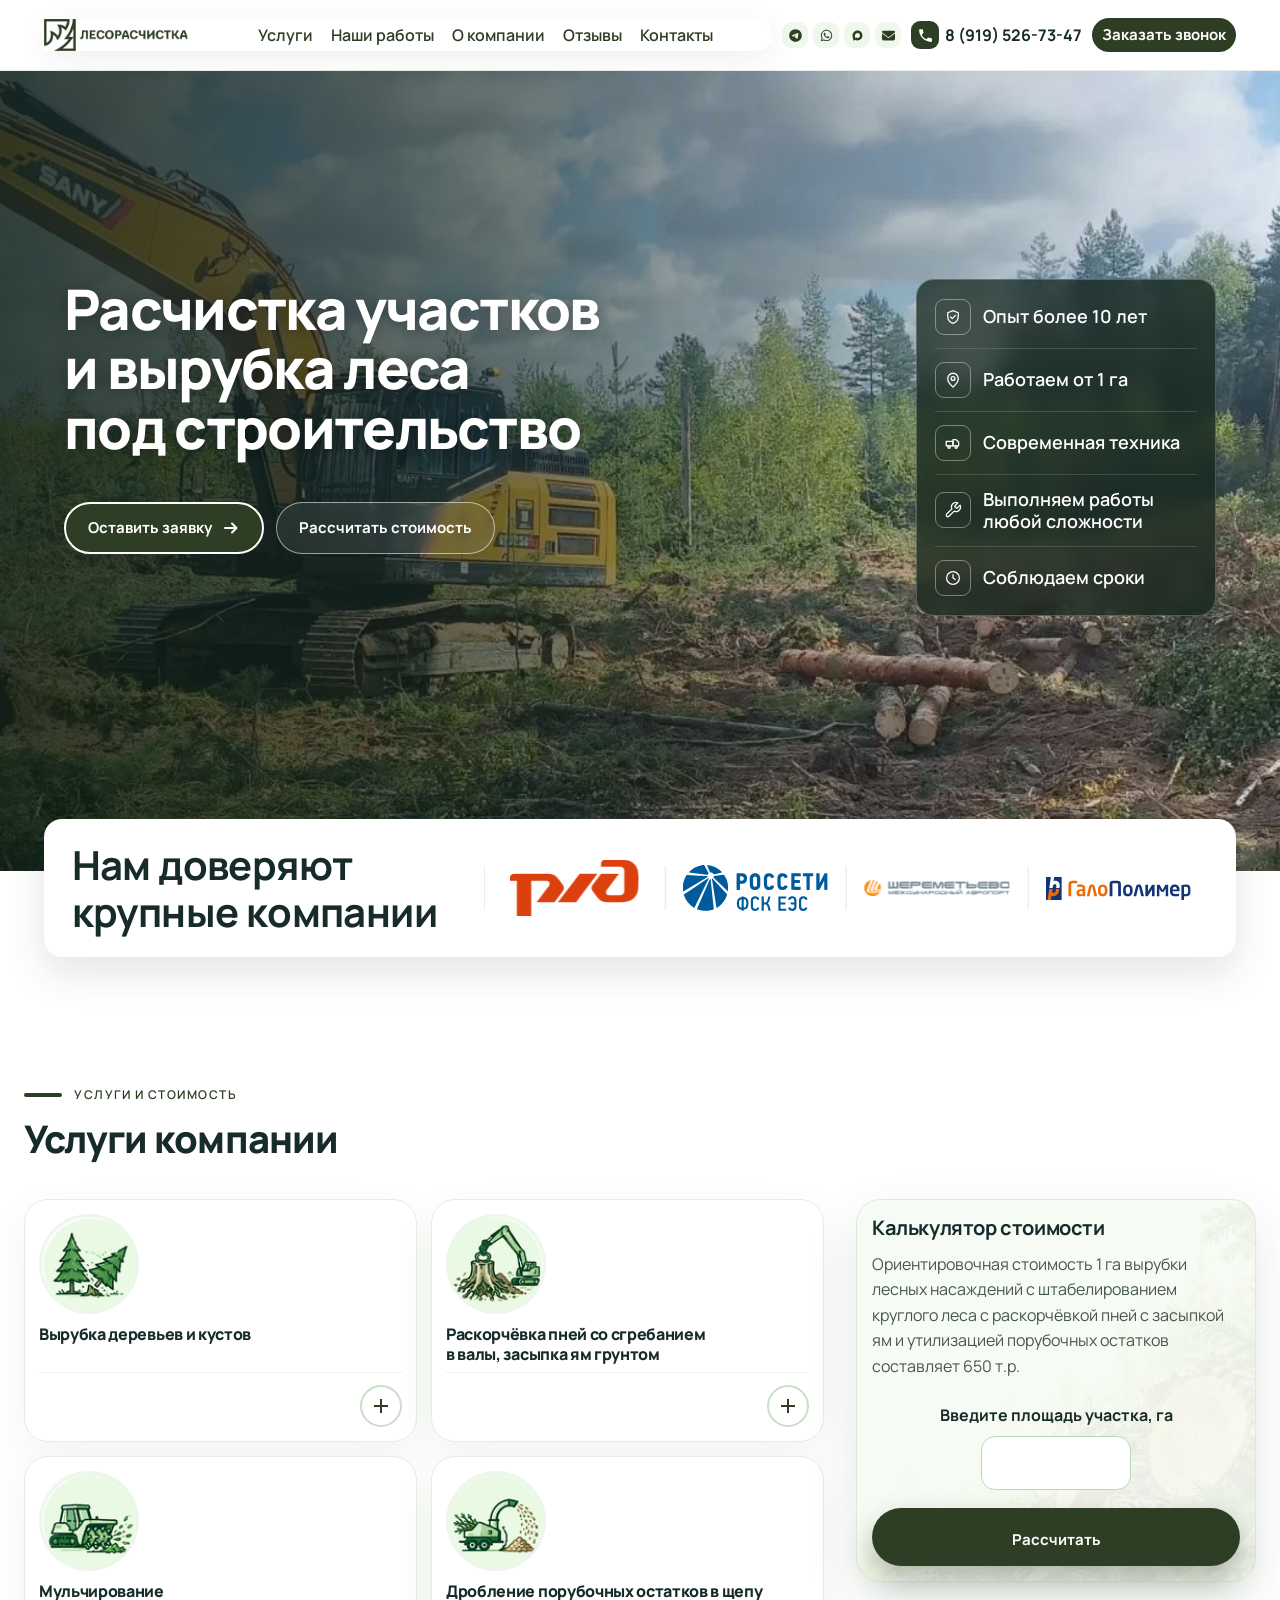
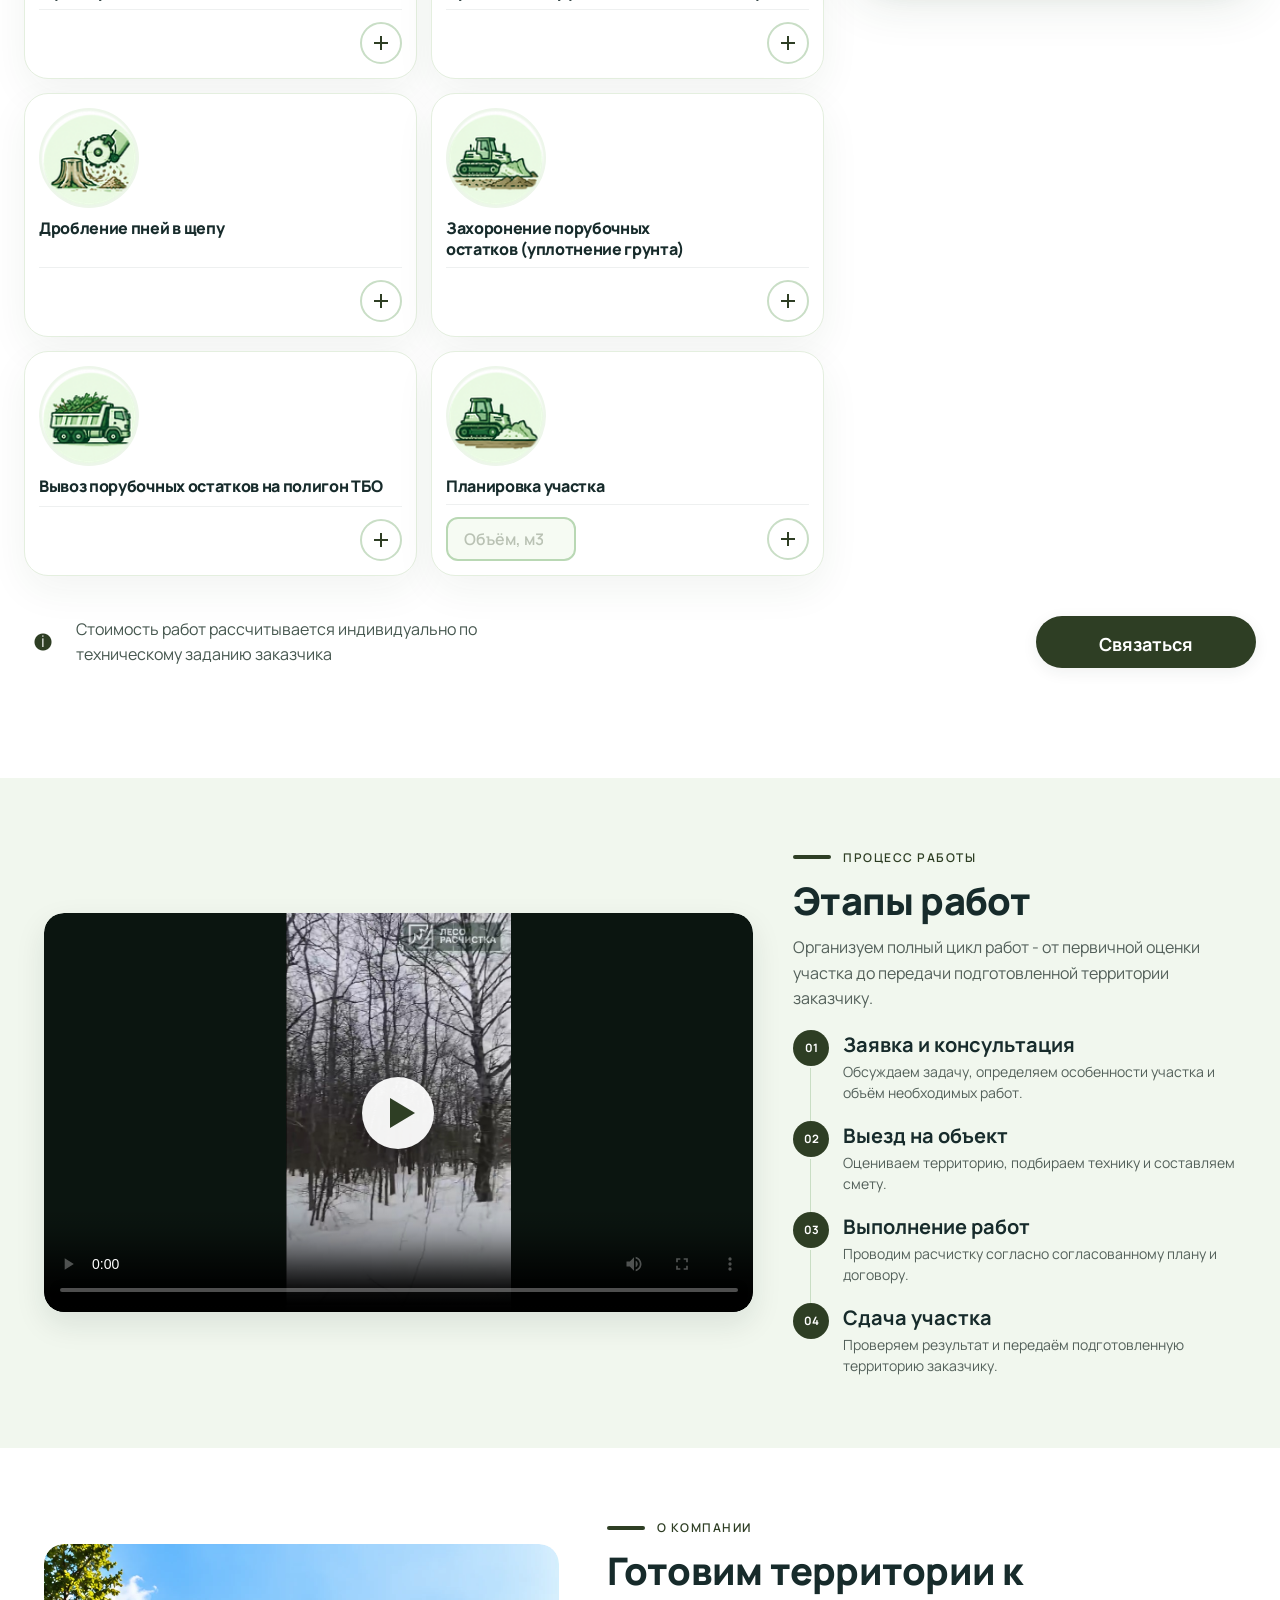
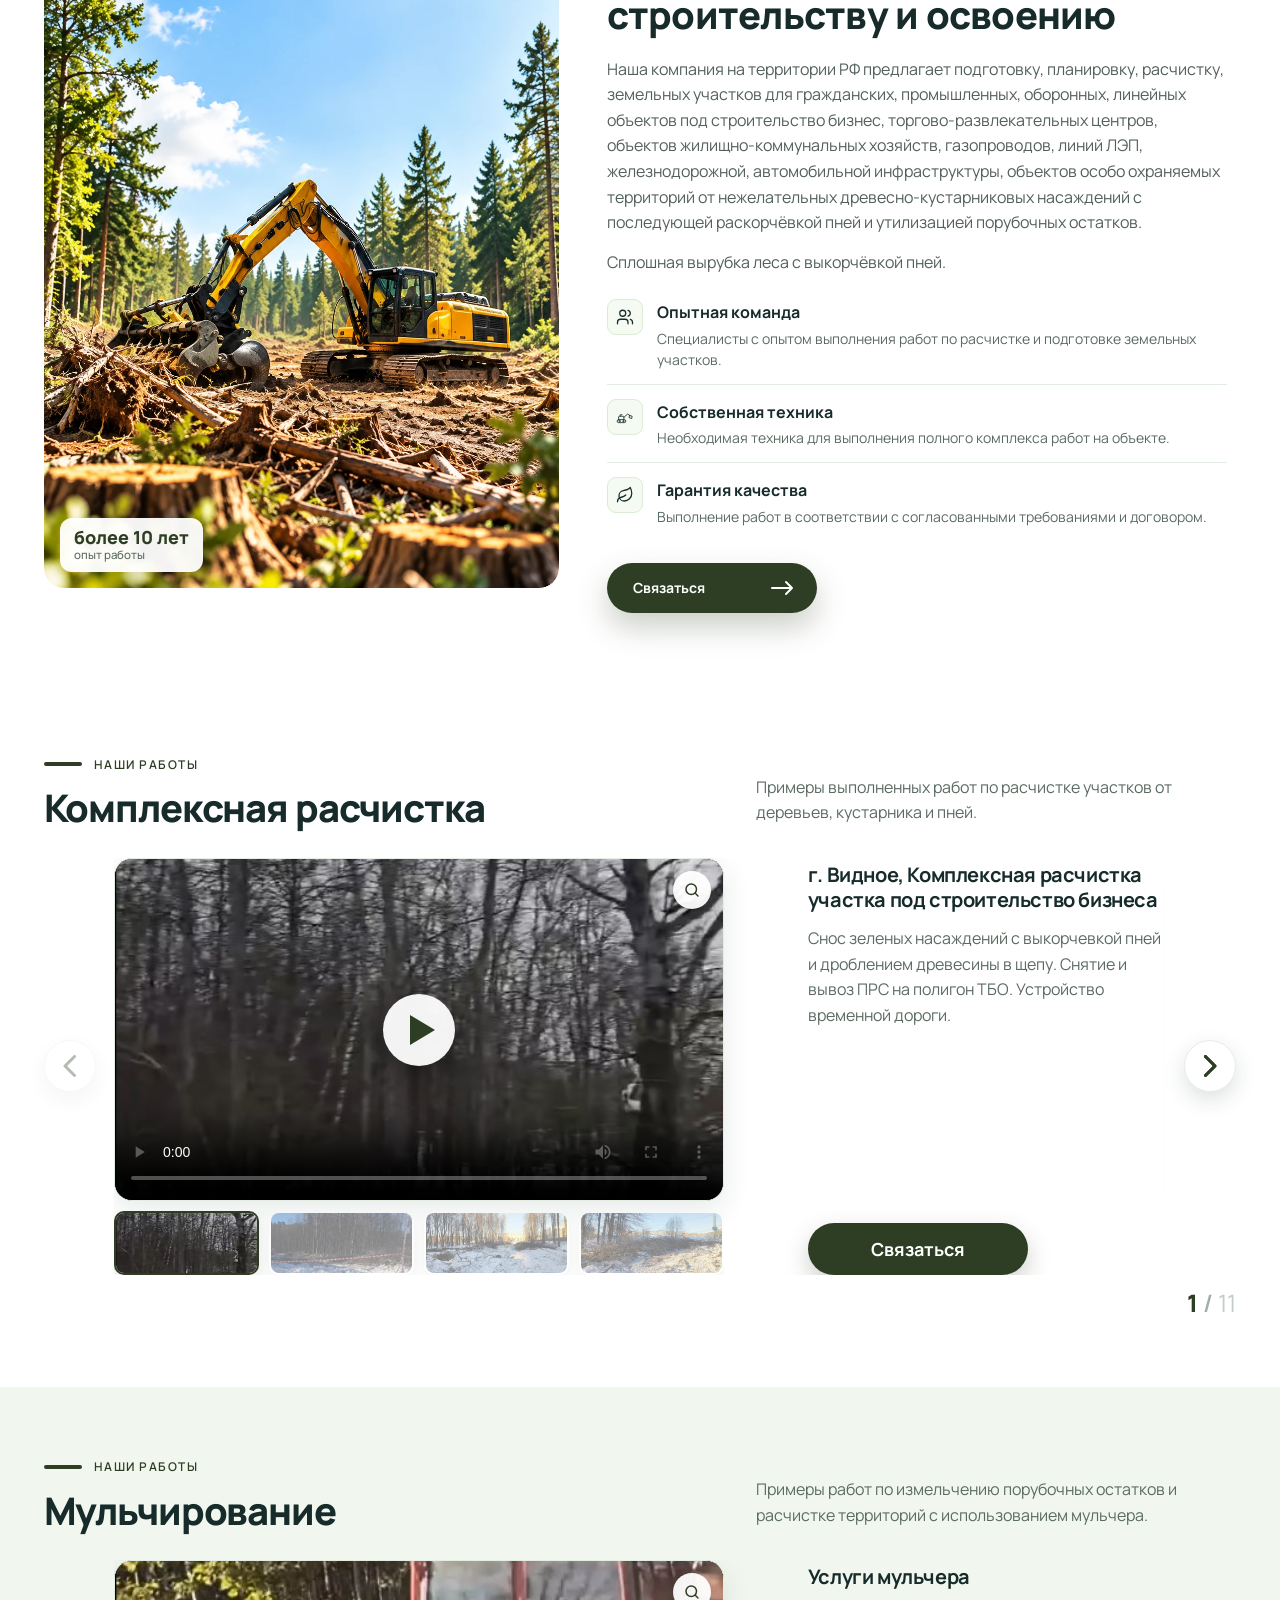
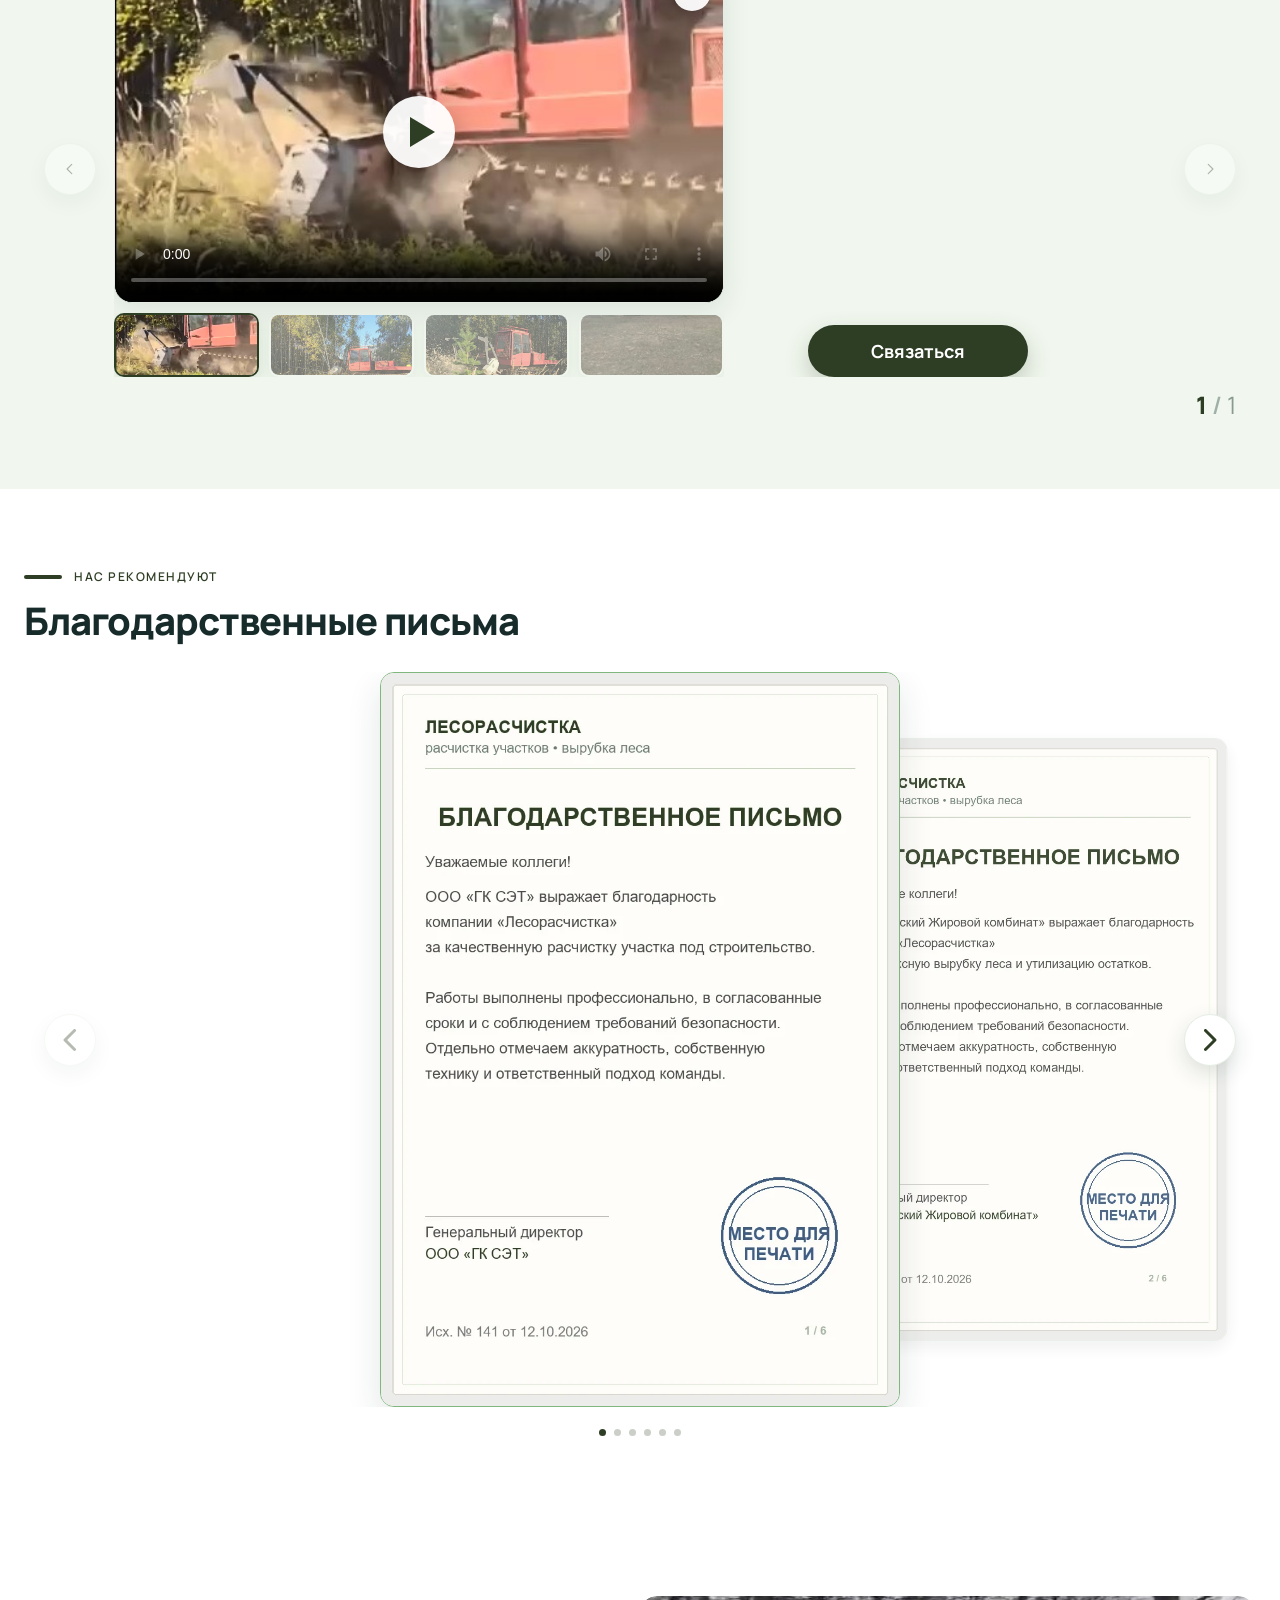
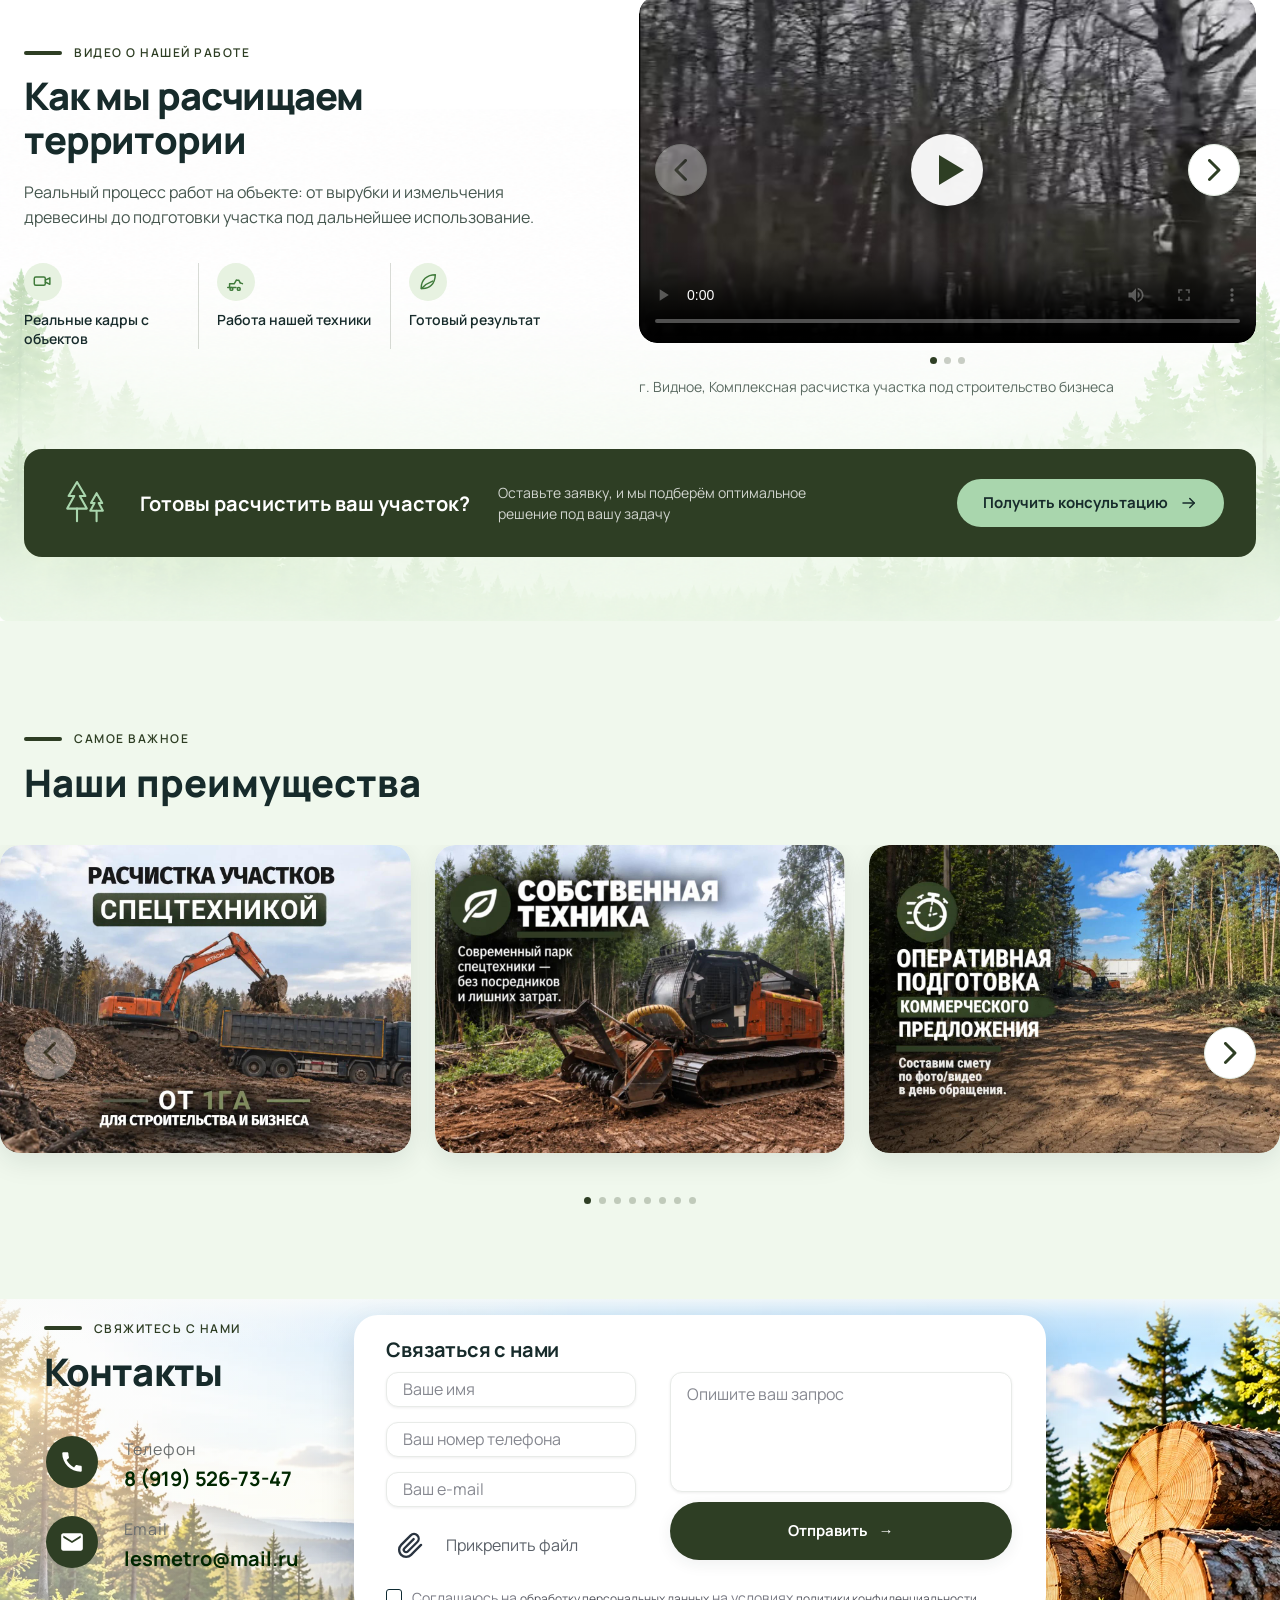
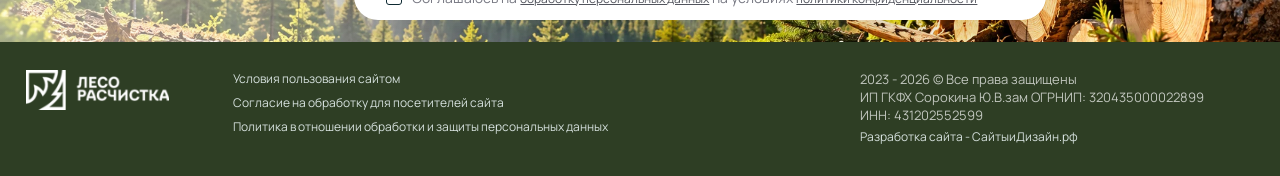
==== commit f2997a8e: "Подвал и прелоадер: тёмно-зелёный цвет как у кнопок" ====
--- a/index.html
+++ b/index.html
@@ -2799,7 +2799,7 @@
 
 		/* legal footer */
 		.b-footer__bottom {
-			background: #132827 !important;
+			background: #2E3E24 !important;
 			background-image: none !important;
 			color: #D5E0DD;
 			padding: 28px 0 30px;
@@ -6487,6 +6487,10 @@
 				width: 56px !important;
 				height: 56px !important;
 			}
+		}
+
+		.preloader {
+			background: #2E3E24;
 		}
 	</style>
 
